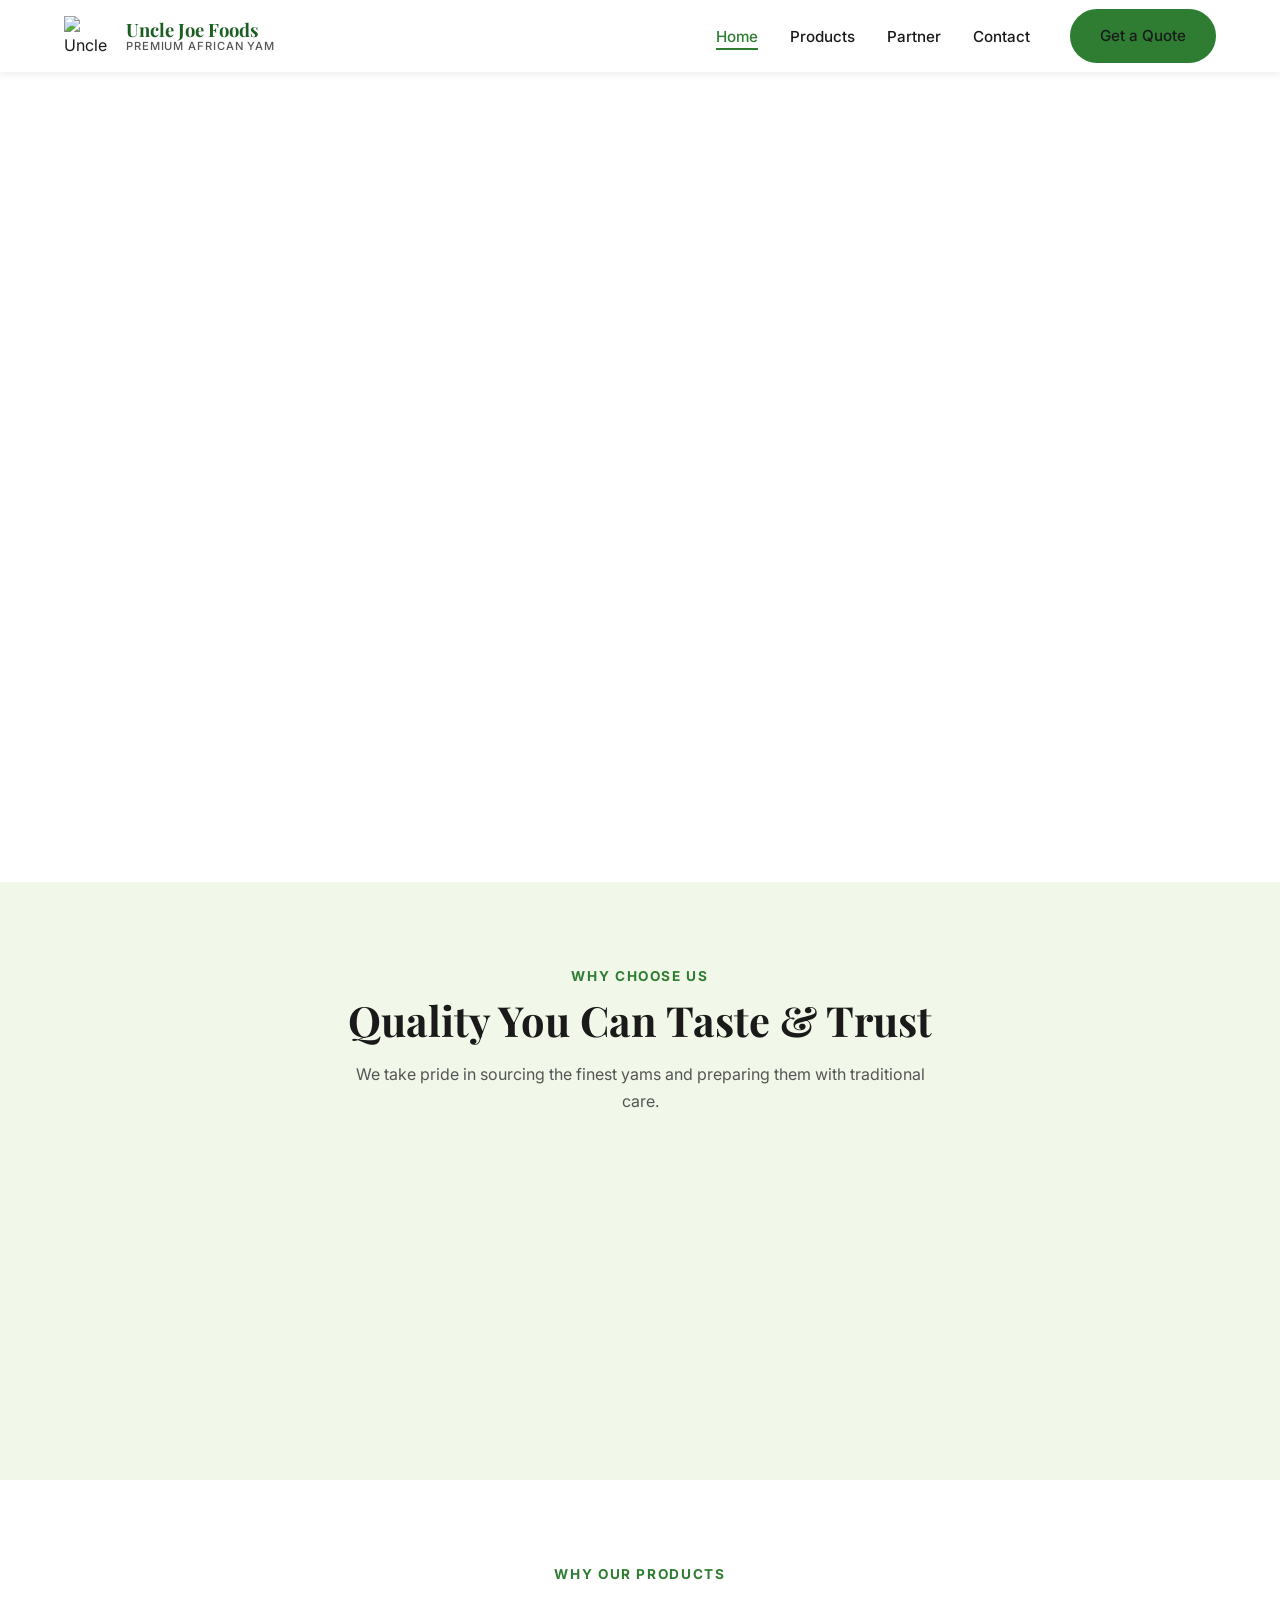
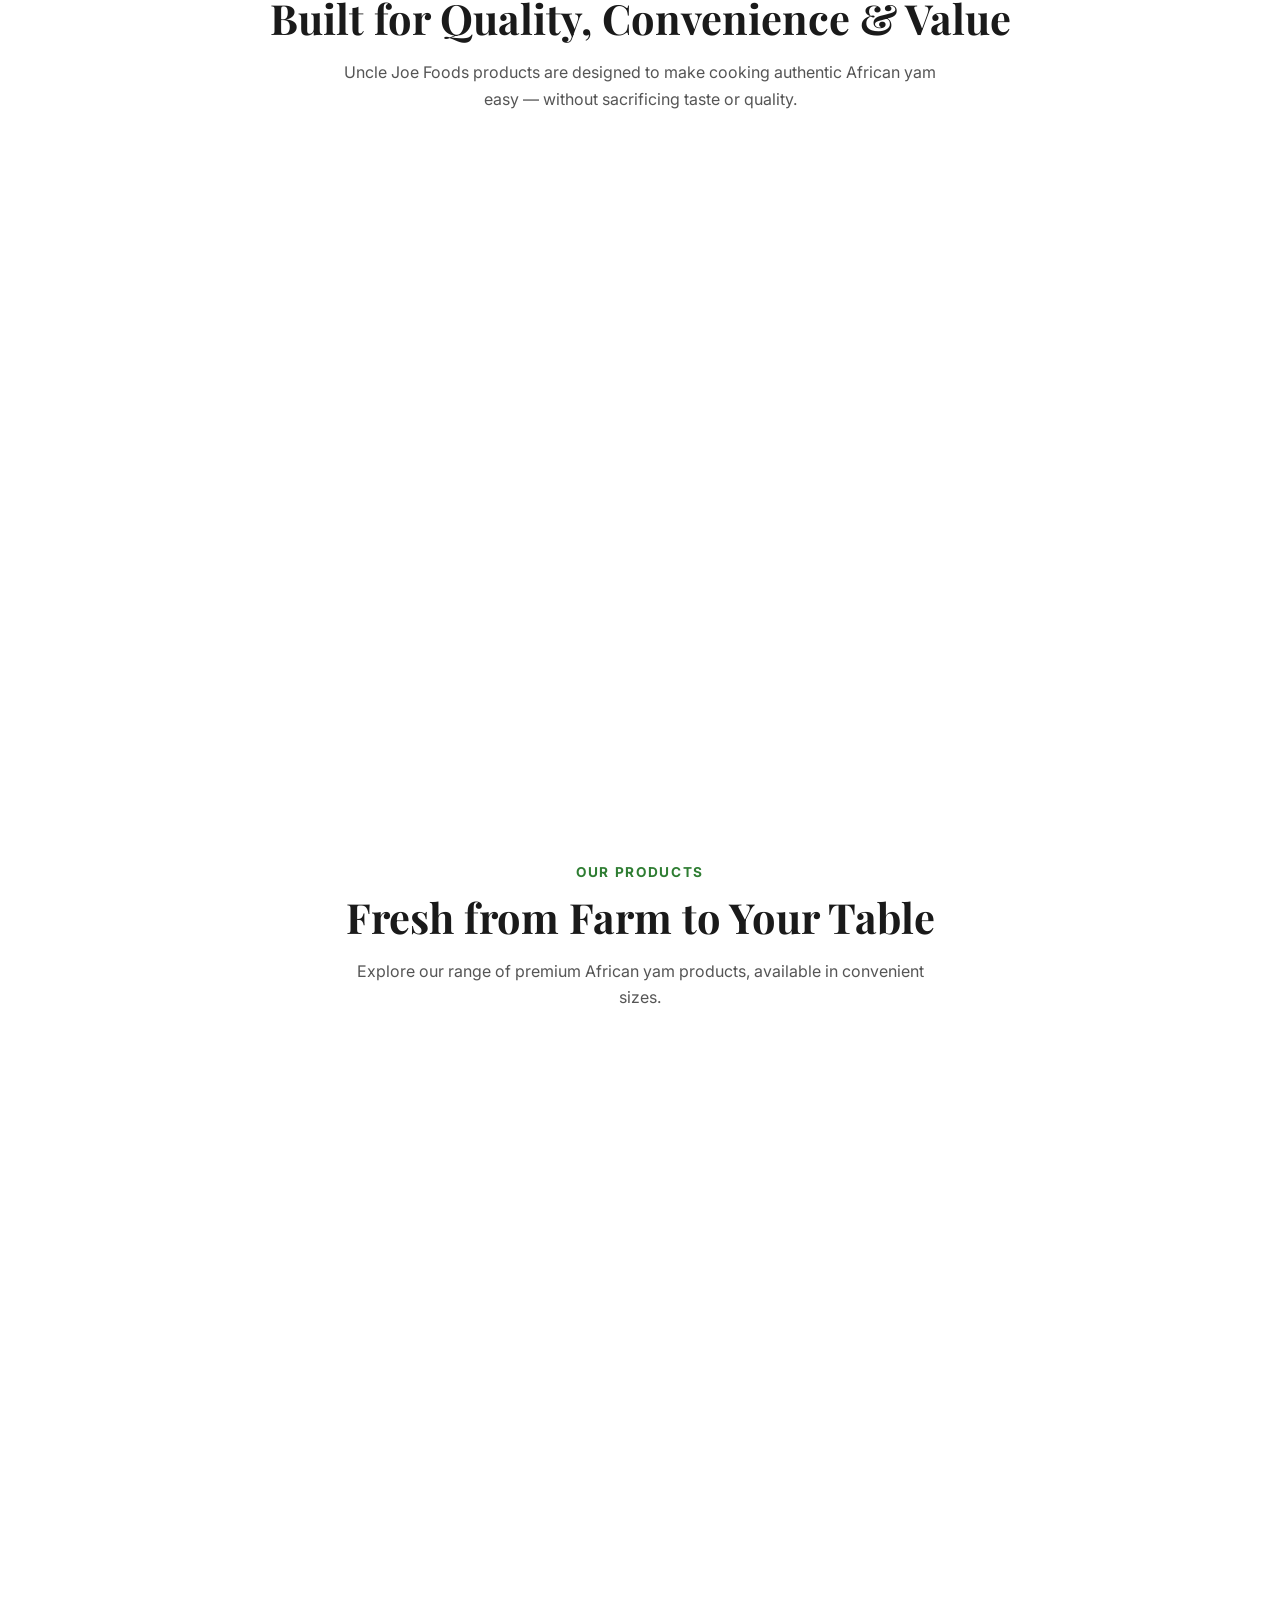
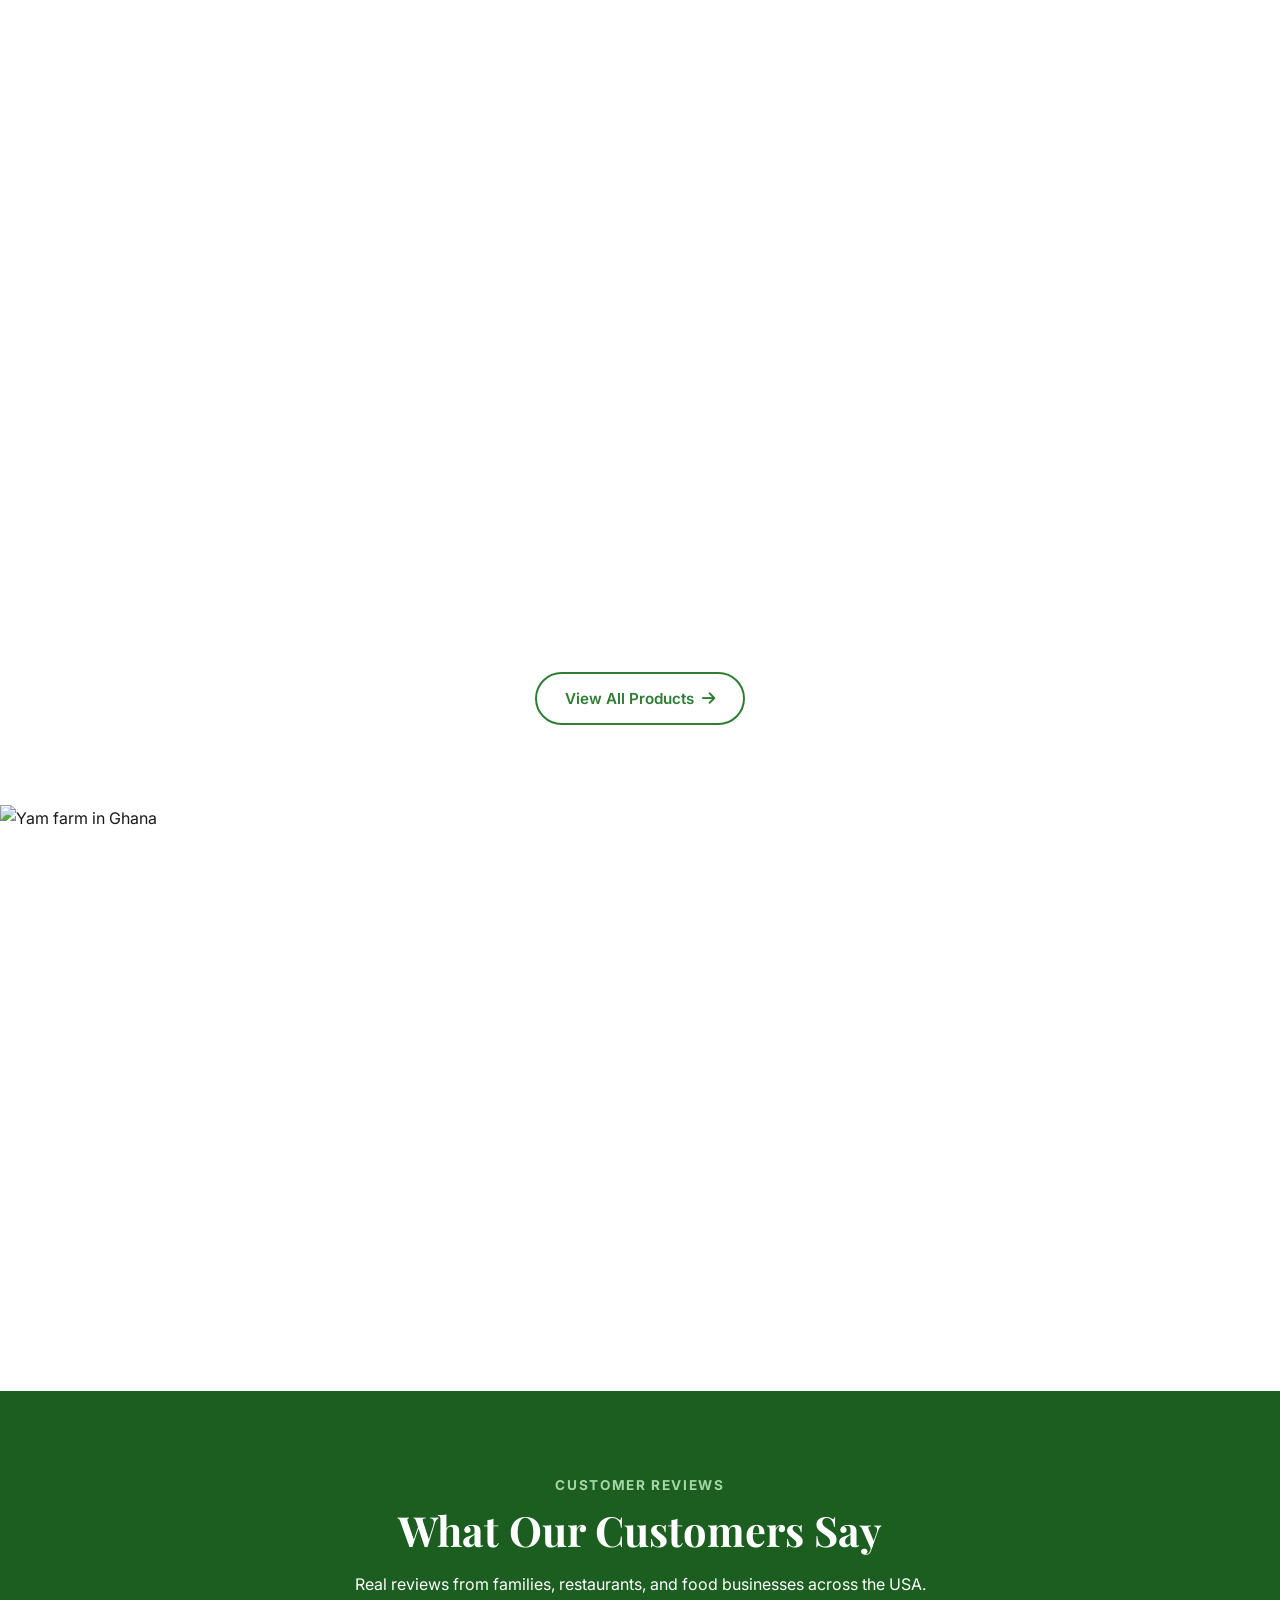
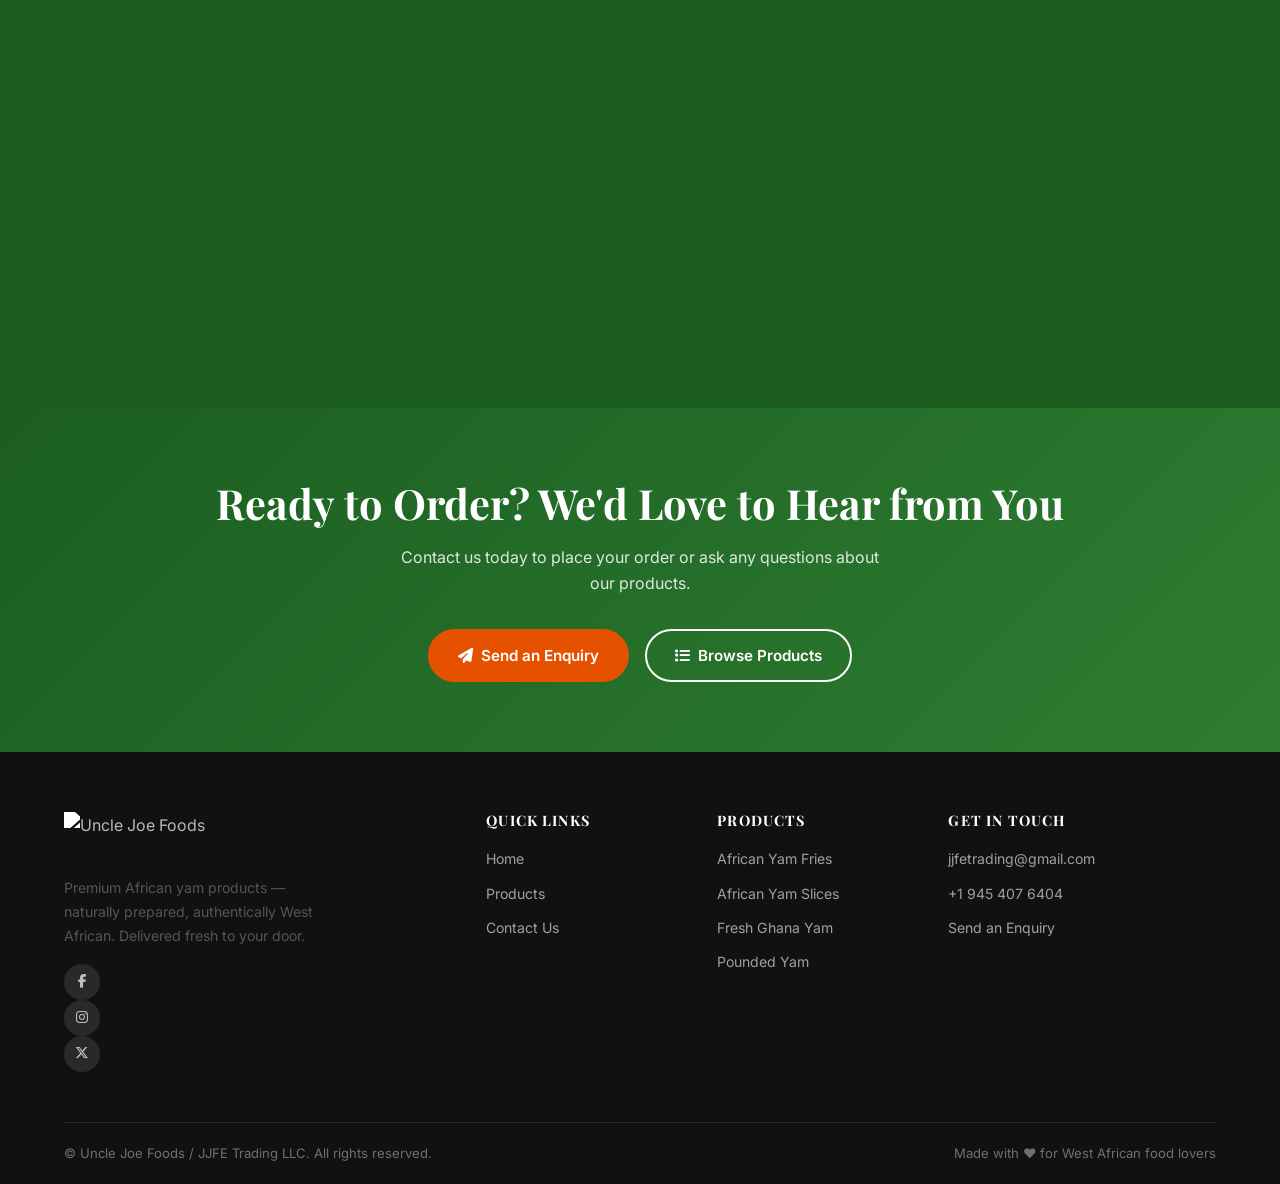
==== index.html @ cf3fa521 "Fix: crop YAM CHIPS from logo using object-fit cover; cache-bust CSS" ====
<!DOCTYPE html>
<html lang="en">
<head>
  <meta charset="UTF-8" />
  <meta name="viewport" content="width=device-width, initial-scale=1.0" />
  <title>Uncle Joe Foods — Premium African Yam Products</title>
  <meta name="description" content="Uncle Joe Foods delivers premium African yam products — African Yam Fries, Yam Slices, Fresh Ghana Yam and Pounded Yam — straight to your door." />

  <!-- Google Fonts -->
  <link rel="preconnect" href="https://fonts.googleapis.com" />
  <link rel="preconnect" href="https://fonts.gstatic.com" crossorigin />
  <link href="https://fonts.googleapis.com/css2?family=Inter:wght@400;500;600;700&family=Playfair+Display:wght@600;700&display=swap" rel="stylesheet" />

  <!-- Font Awesome (icons) -->
  <link rel="stylesheet" href="https://cdnjs.cloudflare.com/ajax/libs/font-awesome/6.5.0/css/all.min.css" />

  <link rel="stylesheet" href="css/style.css?v=2" />
</head>
<body>

  <!-- ════════════════════ HEADER ════════════════════ -->
  <header class="site-header">
    <div class="container nav-inner">

      <a href="index.html" class="nav-logo" aria-label="Uncle Joe Foods Home">
        <img src="images/logo.jpg" alt="Uncle Joe Foods Logo" />
        <span class="nav-logo-text">Uncle Joe Foods<span>Premium African Yam</span></span>
      </a>

      <nav aria-label="Main navigation">
        <ul class="nav-links" id="navLinks">
          <li><a href="index.html" class="active">Home</a></li>
          <li><a href="products.html">Products</a></li>
          <li><a href="partner.html">Partner</a></li>
          <li><a href="contact.html">Contact</a></li>
          <li><a href="contact.html" class="btn btn-primary">Get a Quote</a></li>
        </ul>
      </nav>

      <button class="nav-toggle" id="navToggle" aria-label="Toggle navigation" aria-expanded="false">
        <span></span><span></span><span></span>
      </button>

    </div>
  </header>


  <!-- ════════════════════ HERO SLIDER ════════════════════ -->
  <section class="hero" id="hero" aria-label="Hero banner">

    <div class="hero-bg" id="heroBg"
         style="background-image: url('images/banner-hero.jpg');"
         role="img" aria-label="Fresh African yam products"></div>

    <div class="container">
      <div class="hero-content reveal">
        <span class="eyebrow">✦ 100% Natural &amp; Authentic</span>
        <h1>Premium African Yam Products Delivered Fresh</h1>
        <p>
          From the heart of West Africa to your table — Uncle Joe Foods brings you
          authentically prepared yam fries, slices, and more, packed with flavour and
          goodness.
        </p>
        <div class="hero-actions">
          <a href="products.html" class="btn btn-primary">
            <i class="fas fa-shopping-basket"></i> Shop Now
          </a>
          <a href="contact.html" class="btn btn-outline-white">
            <i class="fas fa-envelope"></i> Get in Touch
          </a>
        </div>
      </div>
    </div>

    <!-- Slide indicators -->
    <div class="hero-dots" role="group" aria-label="Hero slides">
      <button class="active" data-slide="0" aria-label="Slide 1"></button>
      <button data-slide="1" aria-label="Slide 2"></button>
    </div>

  </section>


  <!-- ════════════════════ FEATURES ════════════════════ -->
  <section class="section section--light" aria-labelledby="features-heading">
    <div class="container">

      <div class="section-header">
        <span class="eyebrow">Why Choose Us</span>
        <h2 id="features-heading">Quality You Can Taste &amp; Trust</h2>
        <p>We take pride in sourcing the finest yams and preparing them with traditional care.</p>
      </div>

      <div class="features-grid">

        <div class="feature-card reveal">
          <div class="feature-card__icon">🌿</div>
          <h3>100% Natural</h3>
          <p>No artificial preservatives. Just pure, wholesome African yam as nature intended.</p>
        </div>

        <div class="feature-card reveal">
          <div class="feature-card__icon">🚚</div>
          <h3>Fast Delivery</h3>
          <p>Frozen and packed to preserve freshness, delivered quickly to your door.</p>
        </div>

        <div class="feature-card reveal">
          <div class="feature-card__icon">🌍</div>
          <h3>Authentic West African</h3>
          <p>Sourced directly from Ghana — real yams with real flavour, every time.</p>
        </div>

        <div class="feature-card reveal">
          <div class="feature-card__icon">🏆</div>
          <h3>Premium Quality</h3>
          <p>Every batch is carefully inspected and prepared to the highest food-safety standards.</p>
        </div>

      </div>
    </div>
  </section>


  <!-- ════════════════════ PRODUCT OFFERINGS & BENEFITS ════════════════════ -->
  <section class="section" aria-labelledby="benefits-heading">
    <div class="container">

      <div class="section-header">
        <span class="eyebrow">Why Our Products</span>
        <h2 id="benefits-heading">Built for Quality, Convenience &amp; Value</h2>
        <p>Uncle Joe Foods products are designed to make cooking authentic African yam easy — without sacrificing taste or quality.</p>
      </div>

      <div class="benefits-grid">

        <div class="benefit-card reveal">
          <div class="benefit-card__icon">🍟</div>
          <h3>Product Offerings</h3>
          <p>Yam Fries &amp; Yam Slices — two of West Africa's most loved yam preparations, perfectly processed and ready for your kitchen.</p>
        </div>

        <div class="benefit-card reveal">
          <div class="benefit-card__icon">📦</div>
          <h3>Reliable Supply</h3>
          <p>Consistent availability across all seasons. Our cold-chain supply ensures you always have premium African yam in stock, year-round.</p>
        </div>

        <div class="benefit-card reveal">
          <div class="benefit-card__icon">✅</div>
          <h3>Consistency</h3>
          <p>More dependable quality with every order — portion control means no waste and predictable yields for your kitchen or business.</p>
        </div>

        <div class="benefit-card reveal">
          <div class="benefit-card__icon">⏱️</div>
          <h3>Less Prep Time</h3>
          <p>Pre-peeled, pre-cut, and quickly frozen at source. Skip the hours of prep — our products go straight from freezer to cooker.</p>
        </div>

        <div class="benefit-card reveal">
          <div class="benefit-card__icon">❄️</div>
          <h3>Long Shelf Life</h3>
          <p>Frozen packaging extends shelf life significantly, reducing spoilage, cutting food costs, and giving you flexibility with your inventory.</p>
        </div>

      </div>
    </div>
  </section>


  <!-- ════════════════════ FEATURED PRODUCTS ════════════════════ -->
  <section class="section" aria-labelledby="products-heading">
    <div class="container">

      <div class="section-header">
        <span class="eyebrow">Our Products</span>
        <h2 id="products-heading">Fresh from Farm to Your Table</h2>
        <p>Explore our range of premium African yam products, available in convenient sizes.</p>
      </div>

      <div class="products-grid">

        <!-- Product 1 -->
        <article class="product-card reveal">
          <div class="product-card__img">
            <img src="images/yam-fries-styled.jpg" alt="African Yam Fries 1kg" loading="lazy" />
            <span class="product-card__badge">Bestseller</span>
          </div>
          <div class="product-card__body">
            <p class="product-card__category">Yam Fries</p>
            <h3 class="product-card__name">African Yam Fries</h3>
            <p class="product-card__desc">Crispy, golden yam fries made from premium Ghana yam — the perfect side dish or snack.</p>
            <div class="product-card__footer">
              <span class="product-card__weight">1kg &amp; 2.5kg</span>
              <a href="contact.html" class="product-card__inquiry">Enquire →</a>
            </div>
          </div>
        </article>

        <!-- Product 2 -->
        <article class="product-card reveal">
          <div class="product-card__img">
            <img src="images/yam-slices-styled.jpg" alt="African Yam Slices 1kg" loading="lazy" />
            <span class="product-card__badge">Popular</span>
          </div>
          <div class="product-card__body">
            <p class="product-card__category">Yam Slices</p>
            <h3 class="product-card__name">African Yam Slices</h3>
            <p class="product-card__desc">Premium sliced African yam, ready to cook in your favourite style — fried, boiled or roasted.</p>
            <div class="product-card__footer">
              <span class="product-card__weight">1kg &amp; 2.5kg</span>
              <a href="contact.html" class="product-card__inquiry">Enquire →</a>
            </div>
          </div>
        </article>

        <!-- Product 3 -->
        <article class="product-card reveal">
          <div class="product-card__img">
            <img src="images/fresh-ghana-yam.jpg" alt="Fresh Ghana Yam" loading="lazy" />
          </div>
          <div class="product-card__body">
            <p class="product-card__category">Fresh Yam</p>
            <h3 class="product-card__name">Fresh Ghana Yam</h3>
            <p class="product-card__desc">Whole fresh Ghana yam imported directly — full of nutrients and authentic West African flavour.</p>
            <div class="product-card__footer">
              <span class="product-card__weight">Varies</span>
              <a href="contact.html" class="product-card__inquiry">Enquire →</a>
            </div>
          </div>
        </article>

        <!-- Product 4 -->
        <article class="product-card reveal">
          <div class="product-card__img">
            <img src="images/pounded-yam.jpg" alt="Pounded Yam" loading="lazy" />
          </div>
          <div class="product-card__body">
            <p class="product-card__category">Pounded Yam</p>
            <h3 class="product-card__name">Pounded Yam</h3>
            <p class="product-card__desc">Smooth, fluffy pounded yam — a West African staple, made easy. Just heat and serve with your favourite soup.</p>
            <div class="product-card__footer">
              <span class="product-card__weight">Various sizes</span>
              <a href="contact.html" class="product-card__inquiry">Enquire →</a>
            </div>
          </div>
        </article>

      </div>

      <div style="text-align:center; margin-top: 40px;">
        <a href="products.html" class="btn btn-outline">
          View All Products <i class="fas fa-arrow-right"></i>
        </a>
      </div>

    </div>
  </section>


  <!-- ════════════════════ ABOUT STRIP ════════════════════ -->
  <div class="about-strip" aria-label="About Uncle Joe Foods">

    <div class="about-strip__img">
      <img src="images/farm-photo-1.jpg" alt="Yam farm in Ghana" loading="lazy" />
    </div>

    <div class="about-strip__content reveal">
      <p style="color:#a5d6a7; font-size:.85rem; font-weight:700; text-transform:uppercase; letter-spacing:.1em;">Our Story</p>
      <h2>Bringing West Africa's Best to Your Kitchen</h2>
      <p>
        Uncle Joe Foods was founded with a simple mission — to make authentic West African
        yam products accessible to everyone. We work directly with trusted farmers in Ghana
        to source the finest yams, then prepare and pack them with care.
      </p>
      <p>
        Whether you are missing a taste of home or discovering African cuisine for the first
        time, Uncle Joe Foods is here for you.
      </p>
      <a href="contact.html" class="btn btn-outline-white" style="margin-top:.5rem;">
        Contact Us <i class="fas fa-arrow-right"></i>
      </a>
    </div>

  </div>


  <!-- ════════════════════ CUSTOMER REVIEWS ════════════════════ -->
  <section class="section section--dark" aria-labelledby="reviews-heading">
    <div class="container">

      <div class="section-header">
        <span class="eyebrow">Customer Reviews</span>
        <h2 id="reviews-heading">What Our Customers Say</h2>
        <p>Real reviews from families, restaurants, and food businesses across the USA.</p>
      </div>

      <div class="reviews-grid">

        <div class="review-card reveal" style="background:rgba(255,255,255,.08); border-color:rgba(255,255,255,.12);">
          <div class="review-card__header">
            <span class="review-card__product" style="background:rgba(255,255,255,.15); color:#a5d6a7;">Yam Fries 1kg</span>
            <span class="review-card__stars">★★★★★</span>
          </div>
          <p class="review-card__text">"The yam fries taste just like home — crispy on the outside, soft inside. My whole family loves them. Will be ordering every month!"</p>
          <div class="review-card__author">
            <div class="review-card__avatar" style="background:rgba(255,255,255,.15); color:#fff;">A</div>
            <div>
              <p class="review-card__name" style="color:#fff;">Abena K.</p>
              <p class="review-card__verified" style="color:#a5d6a7;">✓ Verified Customer — Dallas, TX</p>
            </div>
          </div>
        </div>

        <div class="review-card reveal" style="background:rgba(255,255,255,.08); border-color:rgba(255,255,255,.12);">
          <div class="review-card__header">
            <span class="review-card__product" style="background:rgba(255,255,255,.15); color:#a5d6a7;">Yam Slices 2.5kg</span>
            <span class="review-card__stars">★★★★★</span>
          </div>
          <p class="review-card__text">"Finally found a supplier that delivers real Ghanaian yam consistently. The quality is excellent and delivery was fast. Highly recommend for restaurants!"</p>
          <div class="review-card__author">
            <div class="review-card__avatar" style="background:rgba(255,255,255,.15); color:#fff;">K</div>
            <div>
              <p class="review-card__name" style="color:#fff;">Kwame O.</p>
              <p class="review-card__verified" style="color:#a5d6a7;">✓ Verified Customer — Houston, TX</p>
            </div>
          </div>
        </div>

        <div class="review-card reveal" style="background:rgba(255,255,255,.08); border-color:rgba(255,255,255,.12);">
          <div class="review-card__header">
            <span class="review-card__product" style="background:rgba(255,255,255,.15); color:#a5d6a7;">Pounded Yam</span>
            <span class="review-card__stars">★★★★★</span>
          </div>
          <p class="review-card__text">"The pounded yam is smooth and authentic. It saves so much time — no pounding required! Uncle Joe Foods is now my go-to for all African food staples."</p>
          <div class="review-card__author">
            <div class="review-card__avatar" style="background:rgba(255,255,255,.15); color:#fff;">F</div>
            <div>
              <p class="review-card__name" style="color:#fff;">Fatima D.</p>
              <p class="review-card__verified" style="color:#a5d6a7;">✓ Verified Customer — Atlanta, GA</p>
            </div>
          </div>
        </div>

      </div>
    </div>
  </section>


  <!-- ════════════════════ CTA BANNER ════════════════════ -->
  <section class="cta-banner" aria-label="Call to action">
    <div class="container">
      <h2>Ready to Order? We'd Love to Hear from You</h2>
      <p>Contact us today to place your order or ask any questions about our products.</p>
      <div class="cta-banner__actions">
        <a href="contact.html" class="btn btn-accent">
          <i class="fas fa-paper-plane"></i> Send an Enquiry
        </a>
        <a href="products.html" class="btn btn-outline-white">
          <i class="fas fa-list"></i> Browse Products
        </a>
      </div>
    </div>
  </section>


  <!-- ════════════════════ FOOTER ════════════════════ -->
  <footer class="site-footer" aria-label="Site footer">
    <div class="container">
      <div class="footer-grid">

        <!-- Brand -->
        <div class="footer-brand">
          <img src="images/logo.jpg" alt="Uncle Joe Foods" />
          <p>Premium African yam products — naturally prepared, authentically West African. Delivered fresh to your door.</p>
          <div class="social-links" style="margin-top:16px;">
            <a href="#" class="social-link" aria-label="Facebook"><i class="fab fa-facebook-f"></i></a>
            <a href="#" class="social-link" aria-label="Instagram"><i class="fab fa-instagram"></i></a>
            <a href="#" class="social-link" aria-label="Twitter"><i class="fab fa-x-twitter"></i></a>
          </div>
        </div>

        <!-- Quick Links -->
        <div class="footer-col">
          <h4>Quick Links</h4>
          <ul>
            <li><a href="index.html">Home</a></li>
            <li><a href="products.html">Products</a></li>
            <li><a href="contact.html">Contact Us</a></li>
          </ul>
        </div>

        <!-- Products -->
        <div class="footer-col">
          <h4>Products</h4>
          <ul>
            <li><a href="products.html">African Yam Fries</a></li>
            <li><a href="products.html">African Yam Slices</a></li>
            <li><a href="products.html">Fresh Ghana Yam</a></li>
            <li><a href="products.html">Pounded Yam</a></li>
          </ul>
        </div>

        <!-- Contact -->
        <div class="footer-col">
          <h4>Get in Touch</h4>
          <ul>
            <li><a href="mailto:jjfetrading@gmail.com">jjfetrading@gmail.com</a></li>
            <li><a href="tel:+19454076404">+1 945 407 6404</a></li>
            <li><a href="contact.html">Send an Enquiry</a></li>
          </ul>
        </div>

      </div>

      <div class="footer-bottom">
        <span>© <span id="year"></span> Uncle Joe Foods / JJFE Trading LLC. All rights reserved.</span>
        <span>Made with ♥ for West African food lovers</span>
      </div>
    </div>
  </footer>

  <script src="js/main.js"></script>
</body>
</html>
---- css/style.css ----
/* ============================================================
   Uncle Joe Foods — Global Stylesheet
   ============================================================ */

/* ── Custom Properties ───────────────────────────────────── */
:root {
  --clr-primary:    #2e7d32;   /* forest green  */
  --clr-primary-dk: #1b5e20;   /* dark green    */
  --clr-primary-lt: #4caf50;   /* light green   */
  --clr-accent:     #e65100;   /* burnt orange  */
  --clr-accent-lt:  #ff6d00;
  --clr-text:       #1a1a1a;
  --clr-text-muted: #555;
  --clr-bg:         #ffffff;
  --clr-bg-light:   #f1f8e9;
  --clr-bg-dark:    #1b5e20;
  --clr-border:     #dcedc8;

  --font-heading: 'Playfair Display', Georgia, serif;
  --font-body:    'Inter', 'Segoe UI', Arial, sans-serif;

  --shadow-sm: 0 2px 8px rgba(0,0,0,.08);
  --shadow-md: 0 6px 24px rgba(0,0,0,.12);
  --shadow-lg: 0 12px 40px rgba(0,0,0,.16);

  --radius:    8px;
  --radius-lg: 16px;
  --max-w:     1200px;
  --transition: .25s ease;
}

/* ── Reset / Base ────────────────────────────────────────── */
*, *::before, *::after { box-sizing: border-box; margin: 0; padding: 0; }

html { scroll-behavior: smooth; }

body {
  font-family: var(--font-body);
  color: var(--clr-text);
  background: var(--clr-bg);
  line-height: 1.65;
  font-size: 16px;
}

img { max-width: 100%; height: auto; display: block; }
a  { color: inherit; text-decoration: none; }
ul { list-style: none; }

/* ── Typography ──────────────────────────────────────────── */
h1, h2, h3, h4 {
  font-family: var(--font-heading);
  line-height: 1.2;
  color: var(--clr-text);
}
h1 { font-size: clamp(2rem, 5vw, 3.5rem); }
h2 { font-size: clamp(1.6rem, 3.5vw, 2.6rem); }
h3 { font-size: clamp(1.2rem, 2.5vw, 1.8rem); }
h4 { font-size: 1.1rem; }

p { margin-bottom: 1rem; color: var(--clr-text-muted); }
p:last-child { margin-bottom: 0; }

/* ── Utility ─────────────────────────────────────────────── */
.container {
  width: 90%;
  max-width: var(--max-w);
  margin-inline: auto;
}

.section { padding: 80px 0; }
.section--dark {
  background: var(--clr-bg-dark);
  color: #fff;
}
.section--dark h2,
.section--dark h3,
.section--dark p { color: #fff; }
.section--light { background: var(--clr-bg-light); }

.section-header {
  text-align: center;
  margin-bottom: 50px;
}
.section-header .eyebrow {
  display: inline-block;
  font-size: .85rem;
  font-weight: 700;
  letter-spacing: .12em;
  text-transform: uppercase;
  color: var(--clr-primary);
  margin-bottom: .5rem;
}
.section--dark .section-header .eyebrow { color: #a5d6a7; }

.section-header h2 { margin-bottom: 1rem; }
.section-header p  { max-width: 600px; margin-inline: auto; }

/* ── Buttons ─────────────────────────────────────────────── */
.btn {
  display: inline-flex;
  align-items: center;
  gap: .5rem;
  padding: .75rem 1.75rem;
  border-radius: 50px;
  font-weight: 600;
  font-size: .95rem;
  cursor: pointer;
  border: 2px solid transparent;
  transition: background var(--transition), color var(--transition),
              border-color var(--transition), transform var(--transition);
}
.btn:hover  { transform: translateY(-2px); }
.btn-primary {
  background: var(--clr-primary);
  color: #fff;
  border-color: var(--clr-primary);
}
.btn-primary:hover {
  background: var(--clr-primary-dk);
  border-color: var(--clr-primary-dk);
}
.btn-outline {
  background: transparent;
  color: var(--clr-primary);
  border-color: var(--clr-primary);
}
.btn-outline:hover {
  background: var(--clr-primary);
  color: #fff;
}
.btn-outline-white {
  background: transparent;
  color: #fff;
  border-color: #fff;
}
.btn-outline-white:hover {
  background: #fff;
  color: var(--clr-primary-dk);
}
.btn-accent {
  background: var(--clr-accent);
  color: #fff;
  border-color: var(--clr-accent);
}
.btn-accent:hover {
  background: var(--clr-accent-lt);
  border-color: var(--clr-accent-lt);
}

/* ── Header / Nav ────────────────────────────────────────── */
.site-header {
  position: sticky;
  top: 0;
  z-index: 999;
  background: #fff;
  box-shadow: var(--shadow-sm);
}

.nav-inner {
  display: flex;
  align-items: center;
  justify-content: space-between;
  height: 72px;
}

.nav-logo img {
  /* Force a wider-than-natural aspect ratio so object-fit:cover
     crops from the bottom, hiding the baked-in "YAM CHIPS" text.
     Original image is ~252×300 (0.84 ratio). At 52×40 container
     (ratio 1.3) the image scales to 52×61.9px, showing only the
     top 40px (≈65%) — character + "UNCLE JOE" visible, "YAM CHIPS"
     at 78–100% of image height is fully outside the container. */
  width: 52px;
  height: 40px;
  object-fit: cover;
  object-position: top center;
  flex-shrink: 0;
}

.nav-links {
  display: flex;
  align-items: center;
  gap: 2rem;
}
.nav-links a {
  font-weight: 500;
  font-size: .95rem;
  color: var(--clr-text);
  position: relative;
  transition: color var(--transition);
}
.nav-links a::after {
  content: '';
  position: absolute;
  bottom: -4px; left: 0;
  width: 0; height: 2px;
  background: var(--clr-primary);
  transition: width var(--transition);
}
.nav-links a:hover,
.nav-links a.active { color: var(--clr-primary); }
.nav-links a:hover::after,
.nav-links a.active::after { width: 100%; }
.nav-links .btn { margin-left: .5rem; }

.nav-toggle {
  display: none;
  flex-direction: column;
  gap: 5px;
  cursor: pointer;
  padding: 6px;
  border: none;
  background: none;
}
.nav-toggle span {
  display: block;
  width: 26px; height: 2px;
  background: var(--clr-text);
  transition: transform var(--transition), opacity var(--transition);
}
.nav-toggle.open span:nth-child(1) { transform: translateY(7px) rotate(45deg); }
.nav-toggle.open span:nth-child(2) { opacity: 0; }
.nav-toggle.open span:nth-child(3) { transform: translateY(-7px) rotate(-45deg); }

/* ── Hero ────────────────────────────────────────────────── */
.hero {
  position: relative;
  min-height: 90vh;
  display: flex;
  align-items: center;
  overflow: hidden;
}
.hero-bg {
  position: absolute;
  inset: 0;
  background-size: cover;
  background-position: center;
  filter: brightness(.55);
}
.hero-content {
  position: relative;
  z-index: 1;
  color: #fff;
  max-width: 680px;
}
.hero-content .eyebrow {
  display: inline-block;
  background: rgba(255,255,255,.15);
  border: 1px solid rgba(255,255,255,.35);
  color: #fff;
  font-size: .8rem;
  font-weight: 700;
  letter-spacing: .12em;
  text-transform: uppercase;
  padding: .3rem .9rem;
  border-radius: 50px;
  margin-bottom: 1.2rem;
}
.hero-content h1 { color: #fff; margin-bottom: 1.2rem; }
.hero-content p   { color: rgba(255,255,255,.88); font-size: 1.1rem; margin-bottom: 2rem; }
.hero-actions { display: flex; gap: 1rem; flex-wrap: wrap; }

/* Slider dots */
.hero-dots {
  position: absolute;
  bottom: 28px;
  left: 50%;
  transform: translateX(-50%);
  display: flex;
  gap: 8px;
  z-index: 2;
}
.hero-dots button {
  width: 10px; height: 10px;
  border-radius: 50%;
  border: 2px solid #fff;
  background: transparent;
  cursor: pointer;
  transition: background var(--transition);
}
.hero-dots button.active { background: #fff; }

/* ── Products Grid ───────────────────────────────────────── */
.products-grid {
  display: grid;
  grid-template-columns: repeat(auto-fill, minmax(280px, 1fr));
  gap: 28px;
}

.product-card {
  background: #fff;
  border-radius: var(--radius-lg);
  overflow: hidden;
  box-shadow: var(--shadow-sm);
  transition: box-shadow var(--transition), transform var(--transition);
  display: flex;
  flex-direction: column;
  border: 1px solid var(--clr-border);
}
.product-card:hover {
  box-shadow: var(--shadow-md);
  transform: translateY(-4px);
}
.product-card__img {
  position: relative;
  overflow: hidden;
  aspect-ratio: 1 / 1;
  background: #f5f5f5;
}
.product-card__img img {
  width: 100%;
  height: 100%;
  object-fit: cover;
  transition: transform .4s ease;
}
.product-card:hover .product-card__img img { transform: scale(1.06); }

.product-card__badge {
  position: absolute;
  top: 12px; left: 12px;
  background: var(--clr-primary);
  color: #fff;
  font-size: .72rem;
  font-weight: 700;
  letter-spacing: .06em;
  text-transform: uppercase;
  padding: .25rem .7rem;
  border-radius: 50px;
}

.product-card__body {
  padding: 20px 22px 24px;
  display: flex;
  flex-direction: column;
  flex: 1;
}
.product-card__category {
  font-size: .78rem;
  font-weight: 600;
  letter-spacing: .08em;
  text-transform: uppercase;
  color: var(--clr-primary);
  margin-bottom: .4rem;
}
.product-card__name {
  font-family: var(--font-heading);
  font-size: 1.15rem;
  margin-bottom: .6rem;
  color: var(--clr-text);
}
.product-card__desc {
  font-size: .88rem;
  color: var(--clr-text-muted);
  margin-bottom: 1rem;
  flex: 1;
}
.product-card__footer {
  display: flex;
  align-items: center;
  justify-content: space-between;
  gap: .5rem;
}
.product-card__weight {
  font-size: .82rem;
  background: var(--clr-bg-light);
  color: var(--clr-primary-dk);
  padding: .25rem .75rem;
  border-radius: 50px;
  font-weight: 600;
}
.product-card__inquiry {
  font-size: .85rem;
  font-weight: 600;
  color: var(--clr-primary);
  text-decoration: underline;
  text-underline-offset: 3px;
  transition: color var(--transition);
}
.product-card__inquiry:hover { color: var(--clr-accent); }

/* ── Filter Tabs ─────────────────────────────────────────── */
.filter-tabs {
  display: flex;
  gap: 10px;
  flex-wrap: wrap;
  justify-content: center;
  margin-bottom: 40px;
}
.filter-tab {
  padding: .5rem 1.4rem;
  border-radius: 50px;
  border: 2px solid var(--clr-border);
  background: #fff;
  color: var(--clr-text-muted);
  font-size: .9rem;
  font-weight: 600;
  cursor: pointer;
  transition: border-color var(--transition), background var(--transition), color var(--transition);
}
.filter-tab.active,
.filter-tab:hover {
  border-color: var(--clr-primary);
  background: var(--clr-primary);
  color: #fff;
}

/* ── Why Choose Us / Features ────────────────────────────── */
.features-grid {
  display: grid;
  grid-template-columns: repeat(auto-fill, minmax(220px, 1fr));
  gap: 30px;
}
.feature-card {
  text-align: center;
  padding: 32px 24px;
  border-radius: var(--radius-lg);
  background: #fff;
  box-shadow: var(--shadow-sm);
  border: 1px solid var(--clr-border);
  transition: box-shadow var(--transition), transform var(--transition);
}
.feature-card:hover {
  box-shadow: var(--shadow-md);
  transform: translateY(-3px);
}
.feature-card__icon {
  width: 56px; height: 56px;
  border-radius: 50%;
  background: var(--clr-bg-light);
  display: flex;
  align-items: center;
  justify-content: center;
  margin: 0 auto 16px;
  font-size: 1.6rem;
}
.feature-card h3 { font-size: 1.05rem; margin-bottom: .5rem; color: var(--clr-text); }
.feature-card p  { font-size: .88rem; }

/* ── About Strip ─────────────────────────────────────────── */
.about-strip {
  display: grid;
  grid-template-columns: 1fr 1fr;
  gap: 0;
  min-height: 480px;
}
.about-strip__img {
  overflow: hidden;
}
.about-strip__img img {
  width: 100%;
  height: 100%;
  object-fit: cover;
}
.about-strip__content {
  background: var(--clr-bg-dark);
  color: #fff;
  padding: 60px 5%;
  display: flex;
  flex-direction: column;
  justify-content: center;
  gap: 1.2rem;
}
.about-strip__content h2 { color: #fff; }
.about-strip__content p  { color: rgba(255,255,255,.82); }

/* ── Testimonials ────────────────────────────────────────── */
.testimonials-grid {
  display: grid;
  grid-template-columns: repeat(auto-fill, minmax(280px, 1fr));
  gap: 24px;
}
.testimonial-card {
  background: rgba(255,255,255,.08);
  border: 1px solid rgba(255,255,255,.15);
  border-radius: var(--radius-lg);
  padding: 28px 24px;
}
.testimonial-card__stars { color: #fdd835; font-size: 1rem; margin-bottom: 12px; }
.testimonial-card__text  { font-size: .95rem; color: rgba(255,255,255,.88); margin-bottom: 16px; font-style: italic; }
.testimonial-card__author { display: flex; align-items: center; gap: 10px; }
.testimonial-card__avatar {
  width: 40px; height: 40px;
  border-radius: 50%;
  background: rgba(255,255,255,.2);
  display: flex; align-items: center; justify-content: center;
  font-weight: 700; color: #fff; font-size: .9rem;
}
.testimonial-card__name   { font-weight: 700; color: #fff; font-size: .9rem; }
.testimonial-card__loc    { font-size: .8rem; color: rgba(255,255,255,.6); }

/* ── CTA Banner ──────────────────────────────────────────── */
.cta-banner {
  background: linear-gradient(135deg, var(--clr-primary-dk) 0%, var(--clr-primary) 100%);
  padding: 70px 0;
  text-align: center;
  color: #fff;
}
.cta-banner h2 { color: #fff; margin-bottom: 1rem; }
.cta-banner p  { color: rgba(255,255,255,.85); max-width: 500px; margin-inline: auto; margin-bottom: 2rem; }
.cta-banner__actions { display: flex; gap: 1rem; justify-content: center; flex-wrap: wrap; }

/* ── Page Hero (inner pages) ─────────────────────────────── */
.page-hero {
  background: linear-gradient(160deg, var(--clr-primary-dk) 0%, var(--clr-primary) 100%);
  padding: 80px 0 70px;
  text-align: center;
  color: #fff;
}
.page-hero h1 { color: #fff; margin-bottom: .8rem; }
.page-hero p  { color: rgba(255,255,255,.82); font-size: 1.1rem; }
.breadcrumb {
  display: flex;
  align-items: center;
  justify-content: center;
  gap: .5rem;
  font-size: .85rem;
  color: rgba(255,255,255,.65);
  margin-bottom: 1rem;
}
.breadcrumb a { color: rgba(255,255,255,.75); }
.breadcrumb a:hover { color: #fff; }
.breadcrumb .sep { opacity: .5; }

/* ── Contact Page ────────────────────────────────────────── */
.contact-grid {
  display: grid;
  grid-template-columns: 1fr 1.4fr;
  gap: 50px;
  align-items: start;
}
.contact-info h3 { margin-bottom: 1.2rem; }
.contact-item {
  display: flex;
  gap: 14px;
  margin-bottom: 1.6rem;
}
.contact-item__icon {
  flex-shrink: 0;
  width: 44px; height: 44px;
  border-radius: 50%;
  background: var(--clr-bg-light);
  display: flex; align-items: center; justify-content: center;
  font-size: 1.1rem;
  color: var(--clr-primary);
}
.contact-item__label { font-size: .78rem; font-weight: 700; text-transform: uppercase; letter-spacing: .06em; color: var(--clr-primary); margin-bottom: 2px; }
.contact-item__value { font-size: .95rem; color: var(--clr-text-muted); }

.contact-form {
  background: #fff;
  border-radius: var(--radius-lg);
  padding: 40px;
  box-shadow: var(--shadow-md);
  border: 1px solid var(--clr-border);
}
.form-group { margin-bottom: 20px; }
.form-group label {
  display: block;
  font-size: .88rem;
  font-weight: 600;
  margin-bottom: 6px;
  color: var(--clr-text);
}
.form-group input,
.form-group select,
.form-group textarea {
  width: 100%;
  padding: .75rem 1rem;
  border: 1.5px solid var(--clr-border);
  border-radius: var(--radius);
  font-family: var(--font-body);
  font-size: .95rem;
  color: var(--clr-text);
  background: #fafafa;
  transition: border-color var(--transition);
  outline: none;
}
.form-group input:focus,
.form-group select:focus,
.form-group textarea:focus { border-color: var(--clr-primary); background: #fff; }
.form-group textarea { resize: vertical; min-height: 120px; }
.form-row { display: grid; grid-template-columns: 1fr 1fr; gap: 16px; }

/* ── Footer ──────────────────────────────────────────────── */
.site-footer {
  background: #111;
  color: rgba(255,255,255,.7);
  padding: 60px 0 0;
}
.footer-grid {
  display: grid;
  grid-template-columns: 2fr 1fr 1fr 1.4fr;
  gap: 40px;
  padding-bottom: 50px;
  border-bottom: 1px solid rgba(255,255,255,.1);
}
.footer-brand img { height: 48px; margin-bottom: 16px; filter: brightness(0) invert(1); }
.footer-brand p   { font-size: .88rem; line-height: 1.7; max-width: 280px; }
.footer-col h4    { color: #fff; font-size: .9rem; font-weight: 700; text-transform: uppercase; letter-spacing: .08em; margin-bottom: 16px; }
.footer-col ul    { display: flex; flex-direction: column; gap: 8px; }
.footer-col ul a  { font-size: .88rem; color: rgba(255,255,255,.6); transition: color var(--transition); }
.footer-col ul a:hover { color: #fff; }
.footer-col .social-links { display: flex; gap: 10px; margin-top: 4px; }
.social-link {
  width: 36px; height: 36px;
  border-radius: 50%;
  background: rgba(255,255,255,.1);
  display: flex; align-items: center; justify-content: center;
  font-size: .85rem;
  color: rgba(255,255,255,.7);
  transition: background var(--transition), color var(--transition);
}
.social-link:hover { background: var(--clr-primary); color: #fff; }

.footer-bottom {
  padding: 20px 0;
  display: flex;
  align-items: center;
  justify-content: space-between;
  font-size: .82rem;
  color: rgba(255,255,255,.4);
  flex-wrap: wrap;
  gap: 8px;
}

/* ── Nav logo text label ─────────────────────────────────── */
.nav-logo {
  display: flex;
  align-items: center;
  gap: 10px;
  text-decoration: none;
}

.nav-logo-text {
  font-family: var(--font-heading);
  font-size: 1.15rem;
  font-weight: 700;
  color: var(--clr-primary-dk);
  line-height: 1.15;
  white-space: nowrap;
}
.nav-logo-text span {
  display: block;
  font-size: .7rem;
  font-weight: 500;
  letter-spacing: .08em;
  text-transform: uppercase;
  color: var(--clr-text-muted);
  font-family: var(--font-body);
}

/* ── Benefits / Offerings Grid ───────────────────────────── */
.benefits-grid {
  display: grid;
  grid-template-columns: repeat(auto-fill, minmax(220px, 1fr));
  gap: 24px;
}
.benefit-card {
  border-radius: var(--radius-lg);
  padding: 28px 24px;
  background: #fff;
  border-left: 4px solid var(--clr-primary);
  box-shadow: var(--shadow-sm);
  transition: box-shadow var(--transition), transform var(--transition);
}
.benefit-card:hover {
  box-shadow: var(--shadow-md);
  transform: translateY(-3px);
}
.benefit-card__icon { font-size: 1.7rem; margin-bottom: 12px; }
.benefit-card h3 { font-size: 1rem; margin-bottom: .5rem; color: var(--clr-primary-dk); }
.benefit-card p  { font-size: .88rem; margin-bottom: 0; }

/* ── Review cards ────────────────────────────────────────── */
.reviews-grid {
  display: grid;
  grid-template-columns: repeat(auto-fill, minmax(280px, 1fr));
  gap: 24px;
}
.review-card {
  background: #fff;
  border-radius: var(--radius-lg);
  padding: 26px 24px;
  box-shadow: var(--shadow-sm);
  border: 1px solid var(--clr-border);
  transition: box-shadow var(--transition), transform var(--transition);
  display: flex;
  flex-direction: column;
  gap: 14px;
}
.review-card:hover { box-shadow: var(--shadow-md); transform: translateY(-3px); }
.review-card__header { display: flex; justify-content: space-between; align-items: flex-start; gap: 10px; }
.review-card__product { font-size: .78rem; font-weight: 700; text-transform: uppercase; letter-spacing: .07em; color: var(--clr-primary); background: var(--clr-bg-light); padding: .2rem .7rem; border-radius: 50px; }
.review-card__stars { color: #f9a825; font-size: .95rem; white-space: nowrap; }
.review-card__text { font-size: .92rem; color: var(--clr-text-muted); font-style: italic; line-height: 1.65; }
.review-card__author { display: flex; align-items: center; gap: 10px; margin-top: auto; }
.review-card__avatar { width: 38px; height: 38px; border-radius: 50%; background: var(--clr-bg-light); display: flex; align-items: center; justify-content: center; font-weight: 700; font-size: .85rem; color: var(--clr-primary-dk); flex-shrink: 0; }
.review-card__name { font-weight: 700; font-size: .88rem; color: var(--clr-text); }
.review-card__verified { font-size: .75rem; color: var(--clr-primary); }

/* ── Partner page ────────────────────────────────────────── */
.partner-types-grid {
  display: grid;
  grid-template-columns: repeat(auto-fill, minmax(260px, 1fr));
  gap: 24px;
}
.partner-type-card {
  background: #fff;
  border-radius: var(--radius-lg);
  padding: 32px 28px;
  box-shadow: var(--shadow-sm);
  border: 1px solid var(--clr-border);
  text-align: center;
  transition: box-shadow var(--transition), transform var(--transition);
}
.partner-type-card:hover { box-shadow: var(--shadow-md); transform: translateY(-3px); }
.partner-type-card__icon { font-size: 2.5rem; margin-bottom: 14px; }
.partner-type-card h3 { margin-bottom: .6rem; }
.partner-type-card p  { font-size: .9rem; }
.partner-type-card .btn { margin-top: 1.2rem; }

.steps-grid {
  display: grid;
  grid-template-columns: repeat(3, 1fr);
  gap: 0;
  position: relative;
}
.steps-grid::before {
  content: '';
  position: absolute;
  top: 28px;
  left: calc(16.66% + 20px);
  right: calc(16.66% + 20px);
  height: 2px;
  background: var(--clr-border);
  z-index: 0;
}
.step-card {
  text-align: center;
  padding: 0 20px;
  position: relative;
  z-index: 1;
}
.step-card__number {
  width: 56px; height: 56px;
  border-radius: 50%;
  background: var(--clr-primary);
  color: #fff;
  font-size: 1.2rem;
  font-weight: 700;
  display: flex;
  align-items: center;
  justify-content: center;
  margin: 0 auto 16px;
  box-shadow: 0 4px 14px rgba(46,125,50,.35);
}
.step-card h3 { font-size: 1.05rem; margin-bottom: .5rem; }
.step-card p  { font-size: .88rem; }

@media (max-width: 640px) {
  .steps-grid { grid-template-columns: 1fr; gap: 24px; }
  .steps-grid::before { display: none; }
}

/* ── Scroll-reveal fade ──────────────────────────────────── */
.reveal {
  opacity: 0;
  transform: translateY(28px);
  transition: opacity .6s ease, transform .6s ease;
}
.reveal.visible { opacity: 1; transform: none; }

/* ── Responsive ──────────────────────────────────────────── */
@media (max-width: 1024px) {
  .footer-grid { grid-template-columns: 1fr 1fr; }
  .about-strip { grid-template-columns: 1fr; }
  .about-strip__img { height: 320px; }
  .contact-grid { grid-template-columns: 1fr; }
}

@media (max-width: 768px) {
  .section { padding: 56px 0; }
  .nav-links { display: none; flex-direction: column; gap: 0; position: absolute; top: 72px; left: 0; right: 0; background: #fff; box-shadow: var(--shadow-md); padding: 1rem 0; }
  .nav-links.open { display: flex; }
  .nav-links a { padding: .75rem 5%; border-bottom: 1px solid #f0f0f0; }
  .nav-links a::after { display: none; }
  .nav-links .btn { margin: 1rem 5%; display: inline-flex; }
  .nav-toggle { display: flex; }
  .footer-grid { grid-template-columns: 1fr 1fr; }
  .hero { min-height: 70vh; }
  .products-grid { grid-template-columns: repeat(auto-fill, minmax(240px, 1fr)); gap: 20px; }
  .contact-form { padding: 28px 20px; }
  .form-row { grid-template-columns: 1fr; }
}

@media (max-width: 480px) {
  .footer-grid { grid-template-columns: 1fr; }
  .hero-actions { flex-direction: column; align-items: flex-start; }
  .about-strip__content { padding: 40px 5%; }
}
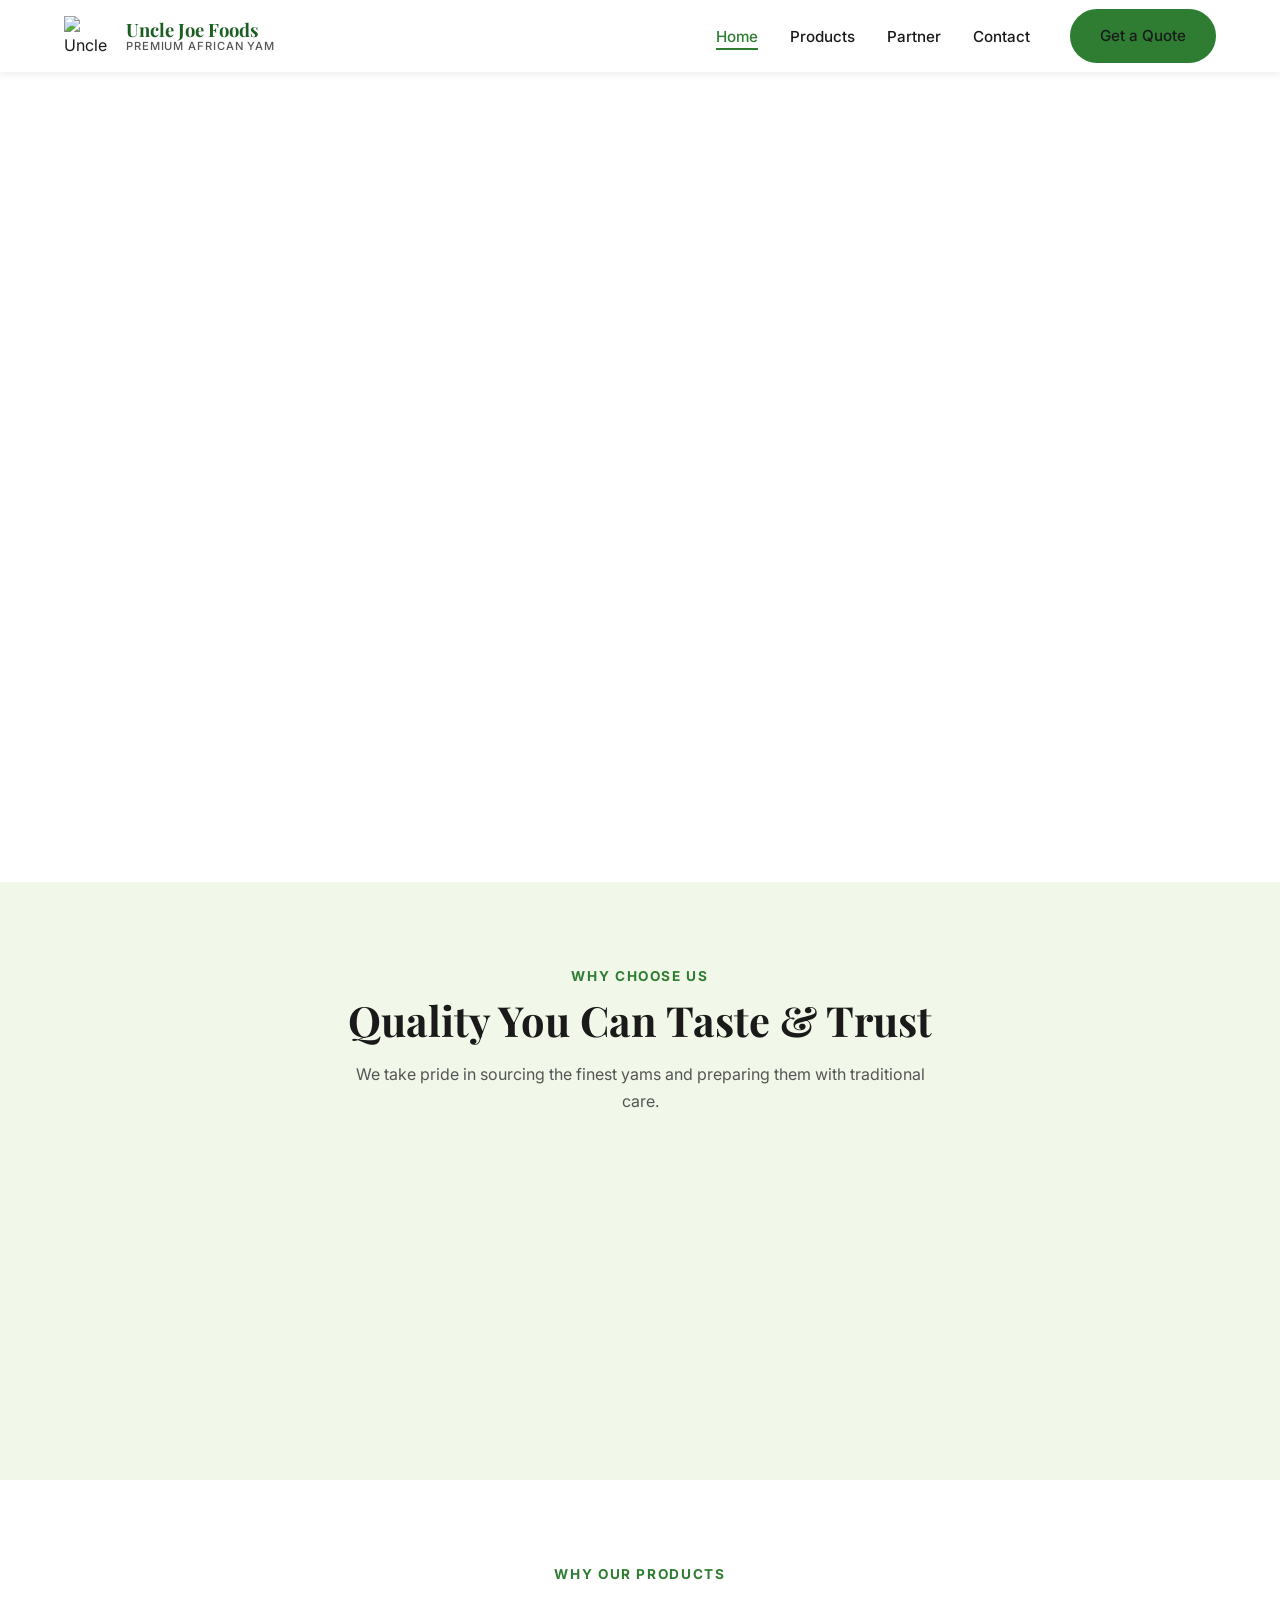
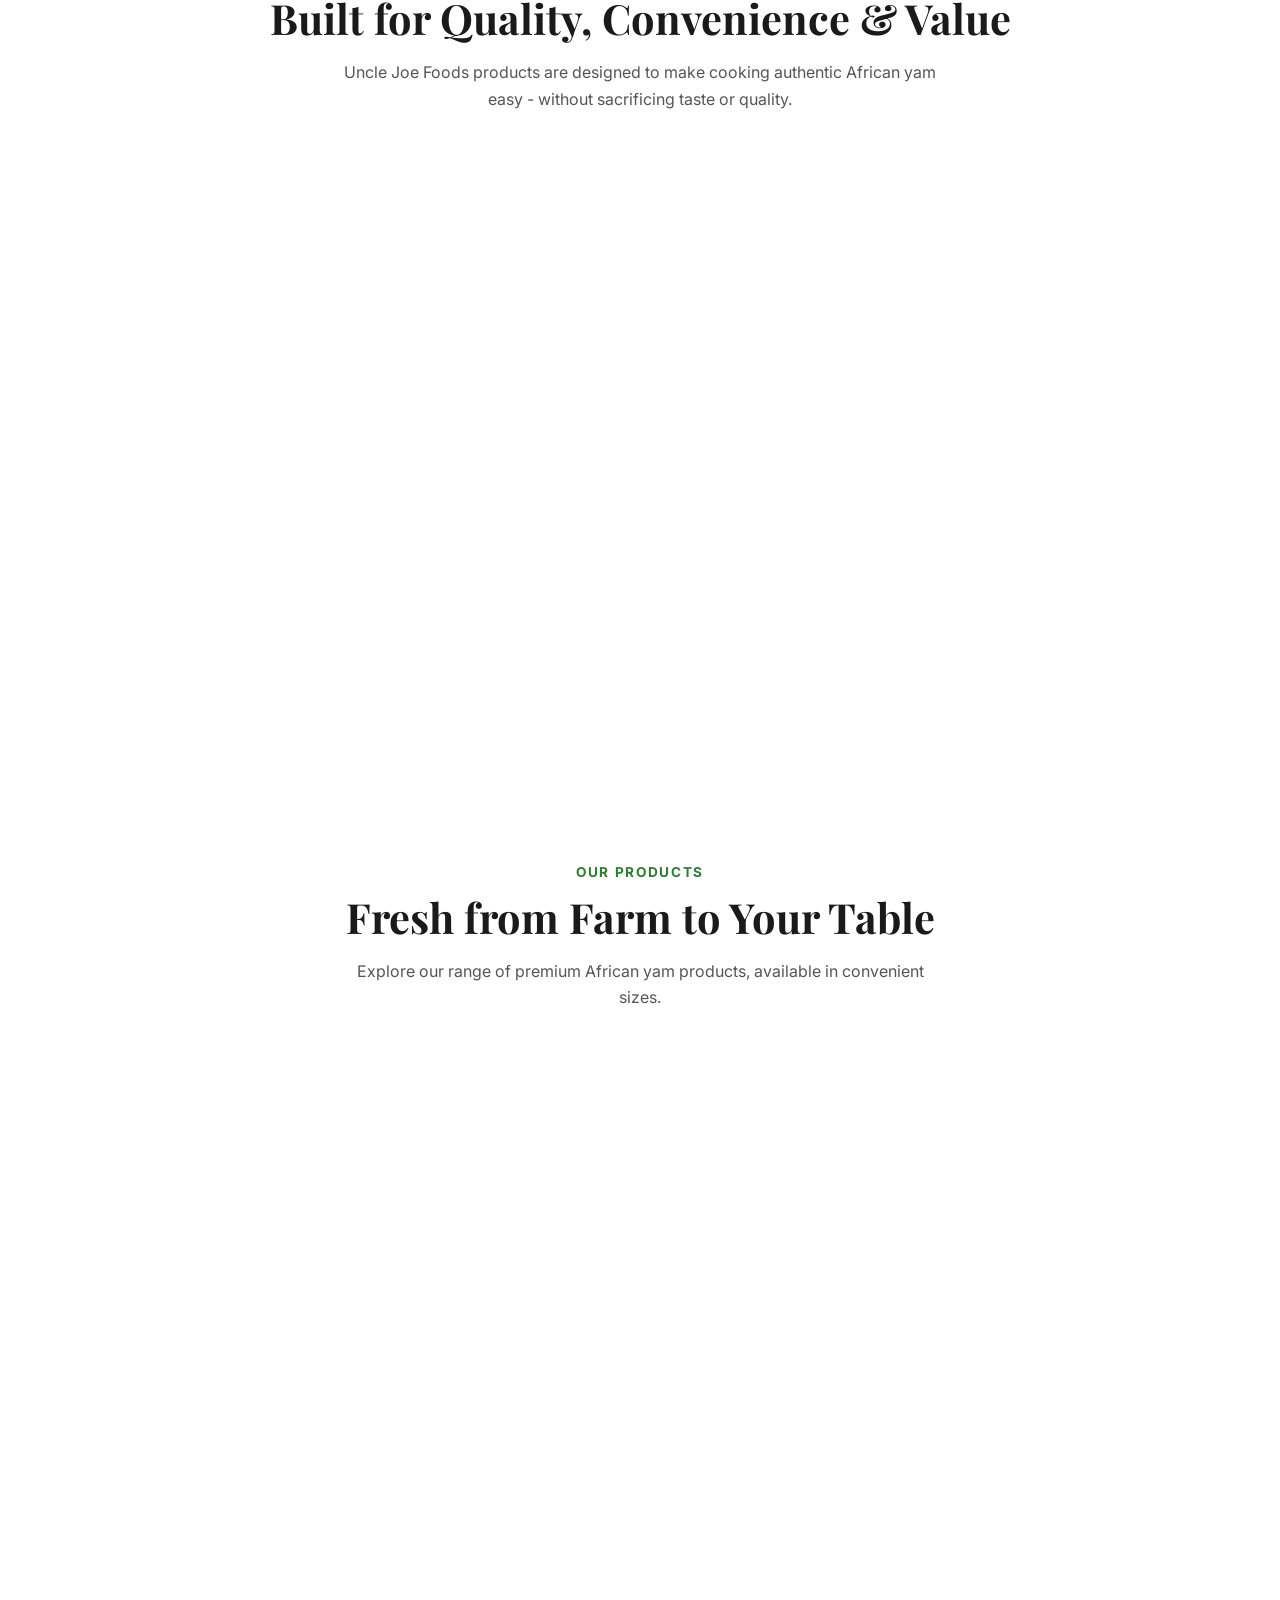
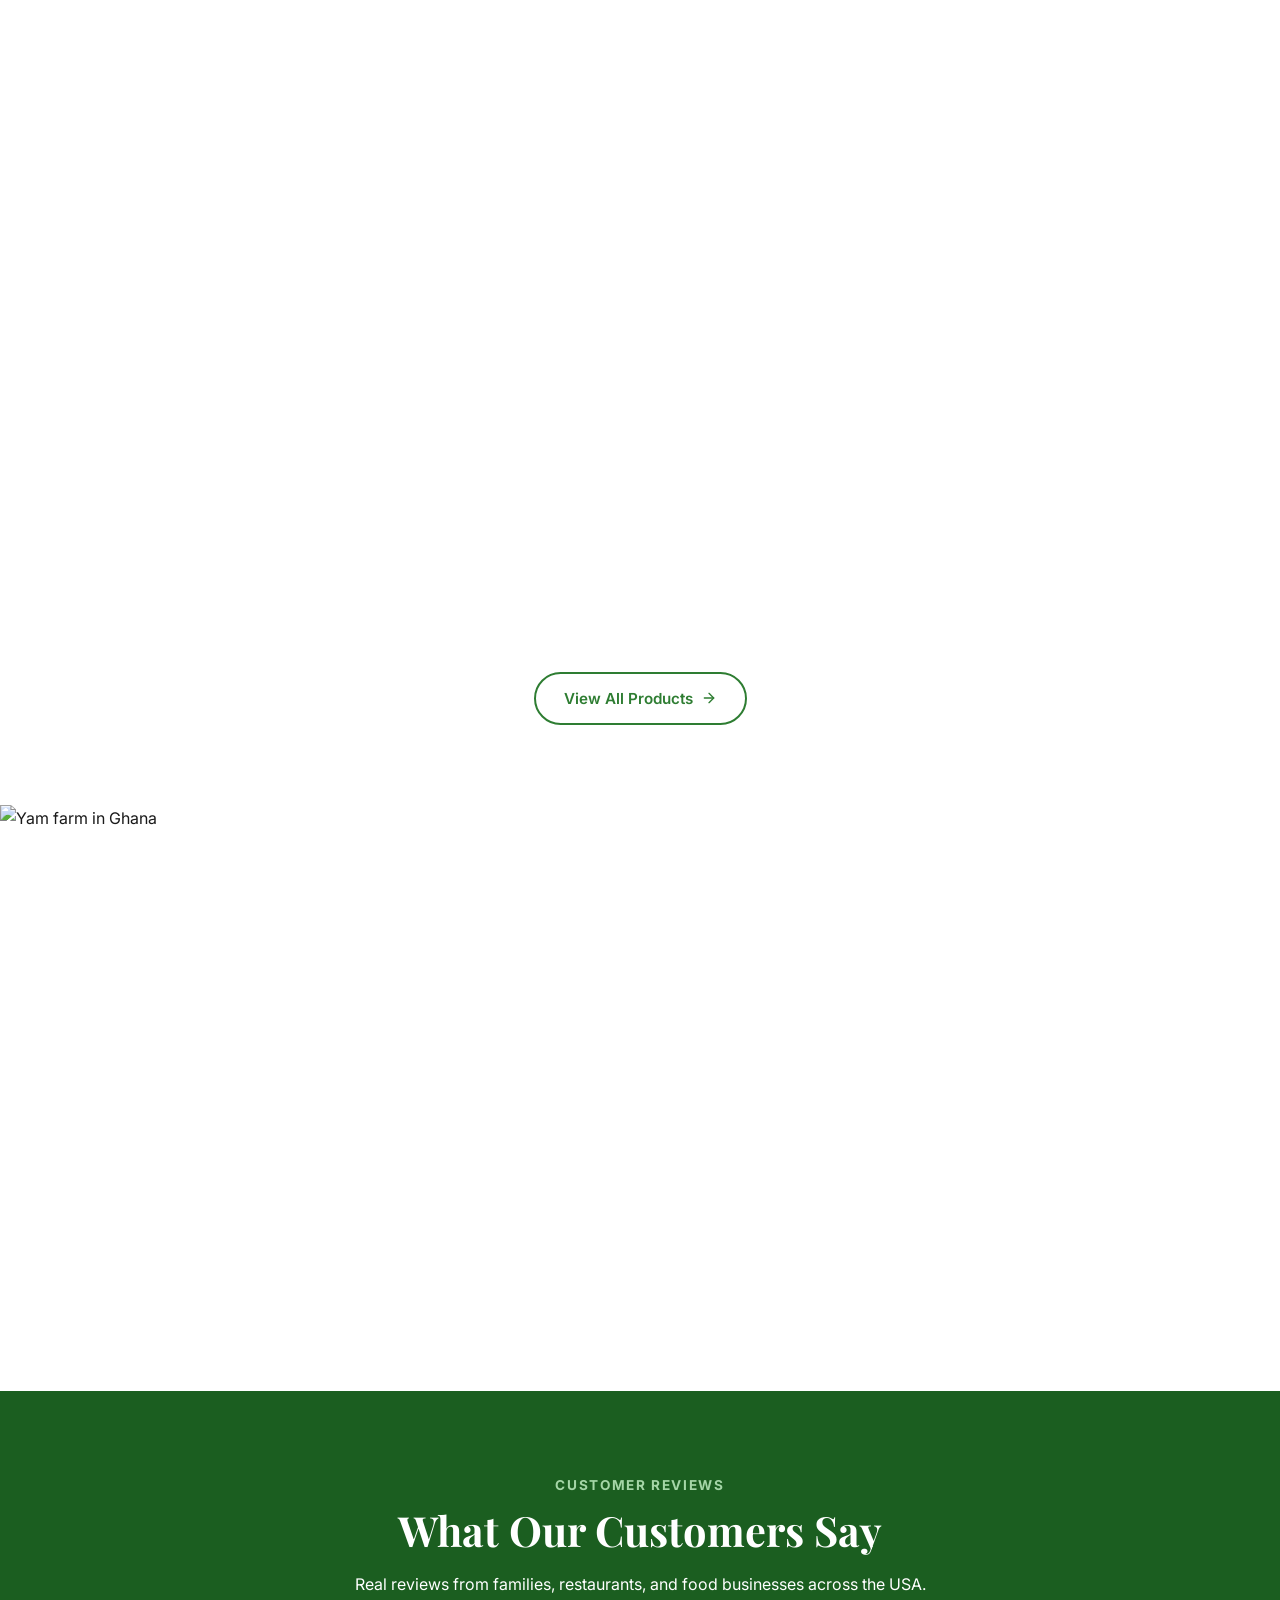
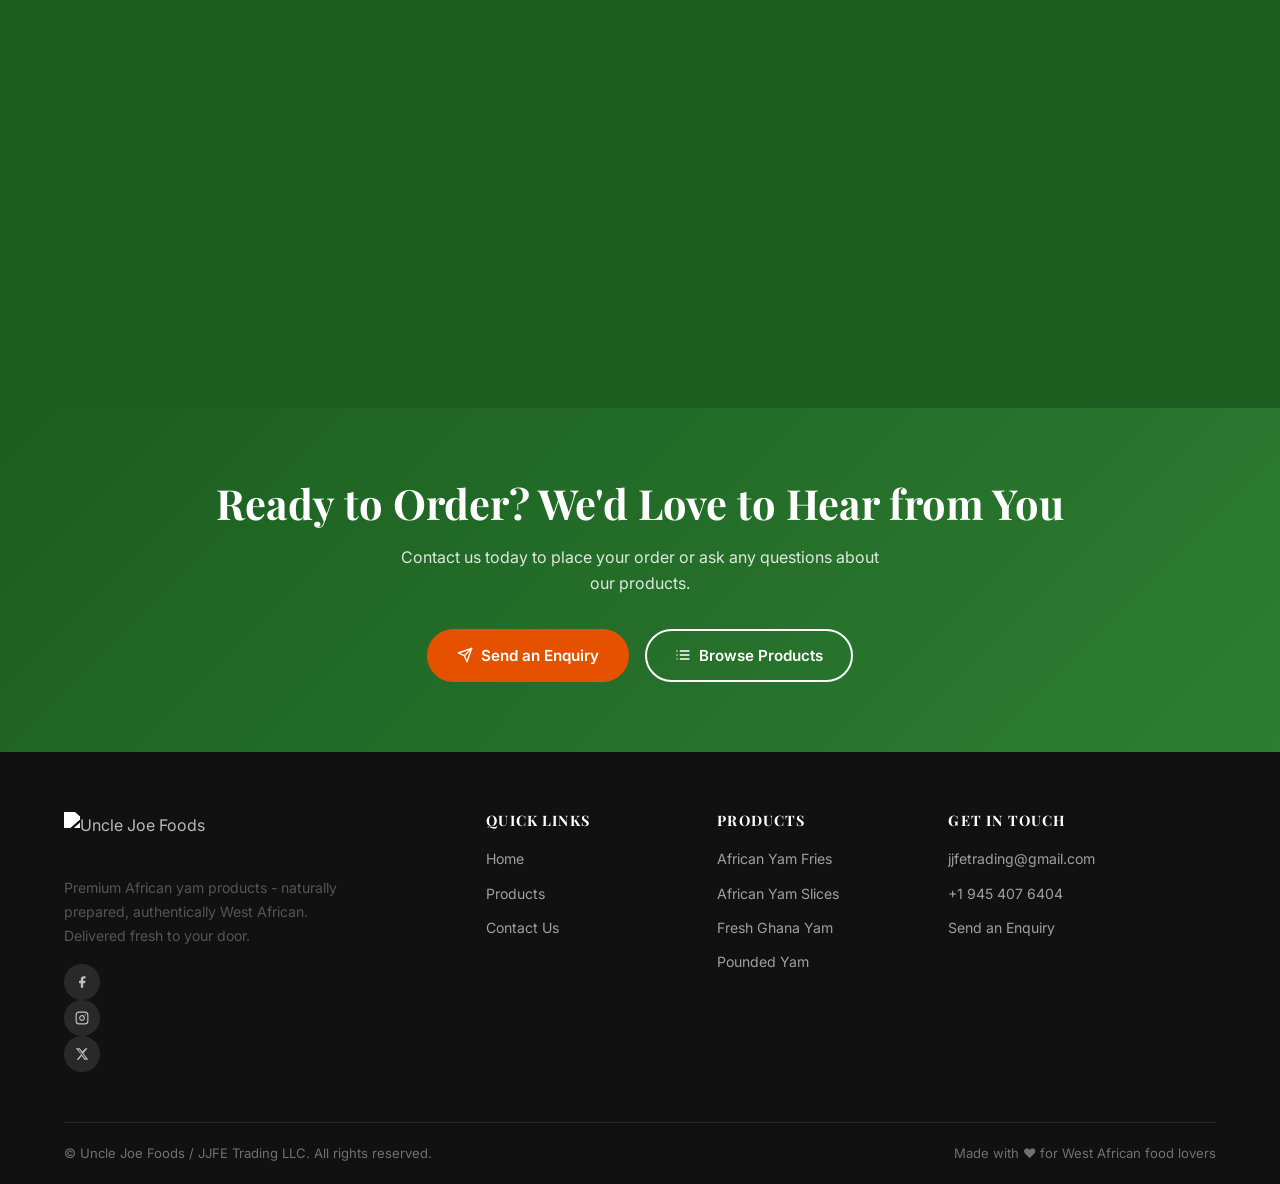
==== commit 22a7a7d1: "Replace em dashes and Font Awesome icons with inline SVGs" ====
--- a/index.html
+++ b/index.html
@@ -1,10 +1,10 @@
-<!DOCTYPE html>
+﻿<!DOCTYPE html>
 <html lang="en">
 <head>
   <meta charset="UTF-8" />
   <meta name="viewport" content="width=device-width, initial-scale=1.0" />
-  <title>Uncle Joe Foods — Premium African Yam Products</title>
-  <meta name="description" content="Uncle Joe Foods delivers premium African yam products — African Yam Fries, Yam Slices, Fresh Ghana Yam and Pounded Yam — straight to your door." />
+  <title>Uncle Joe Foods  |  Premium African Yam Products</title>
+  <meta name="description" content="Uncle Joe Foods delivers premium African yam products  -  African Yam Fries, Yam Slices, Fresh Ghana Yam and Pounded Yam  -  straight to your door." />
 
   <!-- Google Fonts -->
   <link rel="preconnect" href="https://fonts.googleapis.com" />
@@ -12,7 +12,7 @@
   <link href="https://fonts.googleapis.com/css2?family=Inter:wght@400;500;600;700&family=Playfair+Display:wght@600;700&display=swap" rel="stylesheet" />
 
   <!-- Font Awesome (icons) -->
-  <link rel="stylesheet" href="https://cdnjs.cloudflare.com/ajax/libs/font-awesome/6.5.0/css/all.min.css" />
+
 
   <link rel="stylesheet" href="css/style.css?v=2" />
 </head>
@@ -57,16 +57,16 @@
         <span class="eyebrow">✦ 100% Natural &amp; Authentic</span>
         <h1>Premium African Yam Products Delivered Fresh</h1>
         <p>
-          From the heart of West Africa to your table — Uncle Joe Foods brings you
+          From the heart of West Africa to your table  -  Uncle Joe Foods brings you
           authentically prepared yam fries, slices, and more, packed with flavour and
           goodness.
         </p>
         <div class="hero-actions">
           <a href="products.html" class="btn btn-primary">
-            <i class="fas fa-shopping-basket"></i> Shop Now
+            <svg xmlns="http://www.w3.org/2000/svg" width="16" height="16" viewBox="0 0 24 24" fill="none" stroke="currentColor" stroke-width="2" stroke-linecap="round" stroke-linejoin="round" aria-hidden="true"><circle cx="8" cy="21" r="1"/><circle cx="19" cy="21" r="1"/><path d="M2.05 2.05h2l2.66 12.42a2 2 0 0 0 2 1.58h9.78a2 2 0 0 0 1.95-1.57l1.65-7.43H5.12"/></svg> Shop Now
           </a>
           <a href="contact.html" class="btn btn-outline-white">
-            <i class="fas fa-envelope"></i> Get in Touch
+            <svg xmlns="http://www.w3.org/2000/svg" width="16" height="16" viewBox="0 0 24 24" fill="none" stroke="currentColor" stroke-width="2" stroke-linecap="round" stroke-linejoin="round" aria-hidden="true"><rect width="20" height="16" x="2" y="4" rx="2"/><path d="m22 7-8.97 5.7a1.94 1.94 0 0 1-2.06 0L2 7"/></svg> Get in Touch
           </a>
         </div>
       </div>
@@ -108,7 +108,7 @@
         <div class="feature-card reveal">
           <div class="feature-card__icon">🌍</div>
           <h3>Authentic West African</h3>
-          <p>Sourced directly from Ghana — real yams with real flavour, every time.</p>
+          <p>Sourced directly from Ghana  -  real yams with real flavour, every time.</p>
         </div>
 
         <div class="feature-card reveal">
@@ -129,7 +129,7 @@
       <div class="section-header">
         <span class="eyebrow">Why Our Products</span>
         <h2 id="benefits-heading">Built for Quality, Convenience &amp; Value</h2>
-        <p>Uncle Joe Foods products are designed to make cooking authentic African yam easy — without sacrificing taste or quality.</p>
+        <p>Uncle Joe Foods products are designed to make cooking authentic African yam easy  -  without sacrificing taste or quality.</p>
       </div>
 
       <div class="benefits-grid">
@@ -137,7 +137,7 @@
         <div class="benefit-card reveal">
           <div class="benefit-card__icon">🍟</div>
           <h3>Product Offerings</h3>
-          <p>Yam Fries &amp; Yam Slices — two of West Africa's most loved yam preparations, perfectly processed and ready for your kitchen.</p>
+          <p>Yam Fries &amp; Yam Slices  -  two of West Africa's most loved yam preparations, perfectly processed and ready for your kitchen.</p>
         </div>
 
         <div class="benefit-card reveal">
@@ -149,13 +149,13 @@
         <div class="benefit-card reveal">
           <div class="benefit-card__icon">✅</div>
           <h3>Consistency</h3>
-          <p>More dependable quality with every order — portion control means no waste and predictable yields for your kitchen or business.</p>
+          <p>More dependable quality with every order  -  portion control means no waste and predictable yields for your kitchen or business.</p>
         </div>
 
         <div class="benefit-card reveal">
           <div class="benefit-card__icon">⏱️</div>
           <h3>Less Prep Time</h3>
-          <p>Pre-peeled, pre-cut, and quickly frozen at source. Skip the hours of prep — our products go straight from freezer to cooker.</p>
+          <p>Pre-peeled, pre-cut, and quickly frozen at source. Skip the hours of prep  -  our products go straight from freezer to cooker.</p>
         </div>
 
         <div class="benefit-card reveal">
@@ -190,7 +190,7 @@
           <div class="product-card__body">
             <p class="product-card__category">Yam Fries</p>
             <h3 class="product-card__name">African Yam Fries</h3>
-            <p class="product-card__desc">Crispy, golden yam fries made from premium Ghana yam — the perfect side dish or snack.</p>
+            <p class="product-card__desc">Crispy, golden yam fries made from premium Ghana yam  -  the perfect side dish or snack.</p>
             <div class="product-card__footer">
               <span class="product-card__weight">1kg &amp; 2.5kg</span>
               <a href="contact.html" class="product-card__inquiry">Enquire →</a>
@@ -207,7 +207,7 @@
           <div class="product-card__body">
             <p class="product-card__category">Yam Slices</p>
             <h3 class="product-card__name">African Yam Slices</h3>
-            <p class="product-card__desc">Premium sliced African yam, ready to cook in your favourite style — fried, boiled or roasted.</p>
+            <p class="product-card__desc">Premium sliced African yam, ready to cook in your favourite style  -  fried, boiled or roasted.</p>
             <div class="product-card__footer">
               <span class="product-card__weight">1kg &amp; 2.5kg</span>
               <a href="contact.html" class="product-card__inquiry">Enquire →</a>
@@ -223,7 +223,7 @@
           <div class="product-card__body">
             <p class="product-card__category">Fresh Yam</p>
             <h3 class="product-card__name">Fresh Ghana Yam</h3>
-            <p class="product-card__desc">Whole fresh Ghana yam imported directly — full of nutrients and authentic West African flavour.</p>
+            <p class="product-card__desc">Whole fresh Ghana yam imported directly  -  full of nutrients and authentic West African flavour.</p>
             <div class="product-card__footer">
               <span class="product-card__weight">Varies</span>
               <a href="contact.html" class="product-card__inquiry">Enquire →</a>
@@ -239,7 +239,7 @@
           <div class="product-card__body">
             <p class="product-card__category">Pounded Yam</p>
             <h3 class="product-card__name">Pounded Yam</h3>
-            <p class="product-card__desc">Smooth, fluffy pounded yam — a West African staple, made easy. Just heat and serve with your favourite soup.</p>
+            <p class="product-card__desc">Smooth, fluffy pounded yam  -  a West African staple, made easy. Just heat and serve with your favourite soup.</p>
             <div class="product-card__footer">
               <span class="product-card__weight">Various sizes</span>
               <a href="contact.html" class="product-card__inquiry">Enquire →</a>
@@ -251,7 +251,7 @@
 
       <div style="text-align:center; margin-top: 40px;">
         <a href="products.html" class="btn btn-outline">
-          View All Products <i class="fas fa-arrow-right"></i>
+          View All Products <svg xmlns="http://www.w3.org/2000/svg" width="16" height="16" viewBox="0 0 24 24" fill="none" stroke="currentColor" stroke-width="2" stroke-linecap="round" stroke-linejoin="round" aria-hidden="true"><path d="M5 12h14"/><path d="m12 5 7 7-7 7"/></svg>
         </a>
       </div>
 
@@ -270,7 +270,7 @@
       <p style="color:#a5d6a7; font-size:.85rem; font-weight:700; text-transform:uppercase; letter-spacing:.1em;">Our Story</p>
       <h2>Bringing West Africa's Best to Your Kitchen</h2>
       <p>
-        Uncle Joe Foods was founded with a simple mission — to make authentic West African
+        Uncle Joe Foods was founded with a simple mission  -  to make authentic West African
         yam products accessible to everyone. We work directly with trusted farmers in Ghana
         to source the finest yams, then prepare and pack them with care.
       </p>
@@ -279,7 +279,7 @@
         time, Uncle Joe Foods is here for you.
       </p>
       <a href="contact.html" class="btn btn-outline-white" style="margin-top:.5rem;">
-        Contact Us <i class="fas fa-arrow-right"></i>
+        Contact Us <svg xmlns="http://www.w3.org/2000/svg" width="16" height="16" viewBox="0 0 24 24" fill="none" stroke="currentColor" stroke-width="2" stroke-linecap="round" stroke-linejoin="round" aria-hidden="true"><path d="M5 12h14"/><path d="m12 5 7 7-7 7"/></svg>
       </a>
     </div>
 
@@ -303,12 +303,12 @@
             <span class="review-card__product" style="background:rgba(255,255,255,.15); color:#a5d6a7;">Yam Fries 1kg</span>
             <span class="review-card__stars">★★★★★</span>
           </div>
-          <p class="review-card__text">"The yam fries taste just like home — crispy on the outside, soft inside. My whole family loves them. Will be ordering every month!"</p>
+          <p class="review-card__text">"The yam fries taste just like home  -  crispy on the outside, soft inside. My whole family loves them. Will be ordering every month!"</p>
           <div class="review-card__author">
             <div class="review-card__avatar" style="background:rgba(255,255,255,.15); color:#fff;">A</div>
             <div>
               <p class="review-card__name" style="color:#fff;">Abena K.</p>
-              <p class="review-card__verified" style="color:#a5d6a7;">✓ Verified Customer — Dallas, TX</p>
+              <p class="review-card__verified" style="color:#a5d6a7;">✓ Verified Customer, Dallas, TX</p>
             </div>
           </div>
         </div>
@@ -323,7 +323,7 @@
             <div class="review-card__avatar" style="background:rgba(255,255,255,.15); color:#fff;">K</div>
             <div>
               <p class="review-card__name" style="color:#fff;">Kwame O.</p>
-              <p class="review-card__verified" style="color:#a5d6a7;">✓ Verified Customer — Houston, TX</p>
+              <p class="review-card__verified" style="color:#a5d6a7;">✓ Verified Customer, Houston, TX</p>
             </div>
           </div>
         </div>
@@ -333,12 +333,12 @@
             <span class="review-card__product" style="background:rgba(255,255,255,.15); color:#a5d6a7;">Pounded Yam</span>
             <span class="review-card__stars">★★★★★</span>
           </div>
-          <p class="review-card__text">"The pounded yam is smooth and authentic. It saves so much time — no pounding required! Uncle Joe Foods is now my go-to for all African food staples."</p>
+          <p class="review-card__text">"The pounded yam is smooth and authentic. It saves so much time  -  no pounding required! Uncle Joe Foods is now my go-to for all African food staples."</p>
           <div class="review-card__author">
             <div class="review-card__avatar" style="background:rgba(255,255,255,.15); color:#fff;">F</div>
             <div>
               <p class="review-card__name" style="color:#fff;">Fatima D.</p>
-              <p class="review-card__verified" style="color:#a5d6a7;">✓ Verified Customer — Atlanta, GA</p>
+              <p class="review-card__verified" style="color:#a5d6a7;">✓ Verified Customer, Atlanta, GA</p>
             </div>
           </div>
         </div>
@@ -355,10 +355,10 @@
       <p>Contact us today to place your order or ask any questions about our products.</p>
       <div class="cta-banner__actions">
         <a href="contact.html" class="btn btn-accent">
-          <i class="fas fa-paper-plane"></i> Send an Enquiry
+          <svg xmlns="http://www.w3.org/2000/svg" width="16" height="16" viewBox="0 0 24 24" fill="none" stroke="currentColor" stroke-width="2" stroke-linecap="round" stroke-linejoin="round" aria-hidden="true"><path d="m22 2-7 20-4-9-9-4Z"/><path d="M22 2 11 13"/></svg> Send an Enquiry
         </a>
         <a href="products.html" class="btn btn-outline-white">
-          <i class="fas fa-list"></i> Browse Products
+          <svg xmlns="http://www.w3.org/2000/svg" width="16" height="16" viewBox="0 0 24 24" fill="none" stroke="currentColor" stroke-width="2" stroke-linecap="round" stroke-linejoin="round" aria-hidden="true"><line x1="8" x2="21" y1="6" y2="6"/><line x1="8" x2="21" y1="12" y2="12"/><line x1="8" x2="21" y1="18" y2="18"/><line x1="3" x2="3.01" y1="6" y2="6"/><line x1="3" x2="3.01" y1="12" y2="12"/><line x1="3" x2="3.01" y1="18" y2="18"/></svg> Browse Products
         </a>
       </div>
     </div>
@@ -373,11 +373,11 @@
         <!-- Brand -->
         <div class="footer-brand">
           <img src="images/logo.jpg" alt="Uncle Joe Foods" />
-          <p>Premium African yam products — naturally prepared, authentically West African. Delivered fresh to your door.</p>
+          <p>Premium African yam products  -  naturally prepared, authentically West African. Delivered fresh to your door.</p>
           <div class="social-links" style="margin-top:16px;">
-            <a href="#" class="social-link" aria-label="Facebook"><i class="fab fa-facebook-f"></i></a>
-            <a href="#" class="social-link" aria-label="Instagram"><i class="fab fa-instagram"></i></a>
-            <a href="#" class="social-link" aria-label="Twitter"><i class="fab fa-x-twitter"></i></a>
+            <a href="#" class="social-link" aria-label="Facebook"><svg xmlns="http://www.w3.org/2000/svg" width="14" height="14" viewBox="0 0 24 24" fill="currentColor" aria-hidden="true"><path d="M18 2h-3a5 5 0 0 0-5 5v3H7v4h3v8h4v-8h3l1-4h-4V7a1 1 0 0 1 1-1h3z"/></svg></a>
+            <a href="#" class="social-link" aria-label="Instagram"><svg xmlns="http://www.w3.org/2000/svg" width="14" height="14" viewBox="0 0 24 24" fill="none" stroke="currentColor" stroke-width="2" stroke-linecap="round" stroke-linejoin="round" aria-hidden="true"><rect width="20" height="20" x="2" y="2" rx="5" ry="5"/><path d="M16 11.37A4 4 0 1 1 12.63 8 4 4 0 0 1 16 11.37z"/><line x1="17.5" x2="17.51" y1="6.5" y2="6.5"/></svg></a>
+            <a href="#" class="social-link" aria-label="Twitter"><svg xmlns="http://www.w3.org/2000/svg" width="14" height="14" viewBox="0 0 24 24" fill="currentColor" aria-hidden="true"><path d="M18.244 2.25h3.308l-7.227 8.26 8.502 11.24H16.17l-4.714-6.231-5.401 6.231H2.746l7.73-8.835L1.254 2.25H8.08l4.258 5.63 5.906-5.63Zm-1.161 17.52h1.833L7.084 4.126H5.117z"/></svg></a>
           </div>
         </div>
 
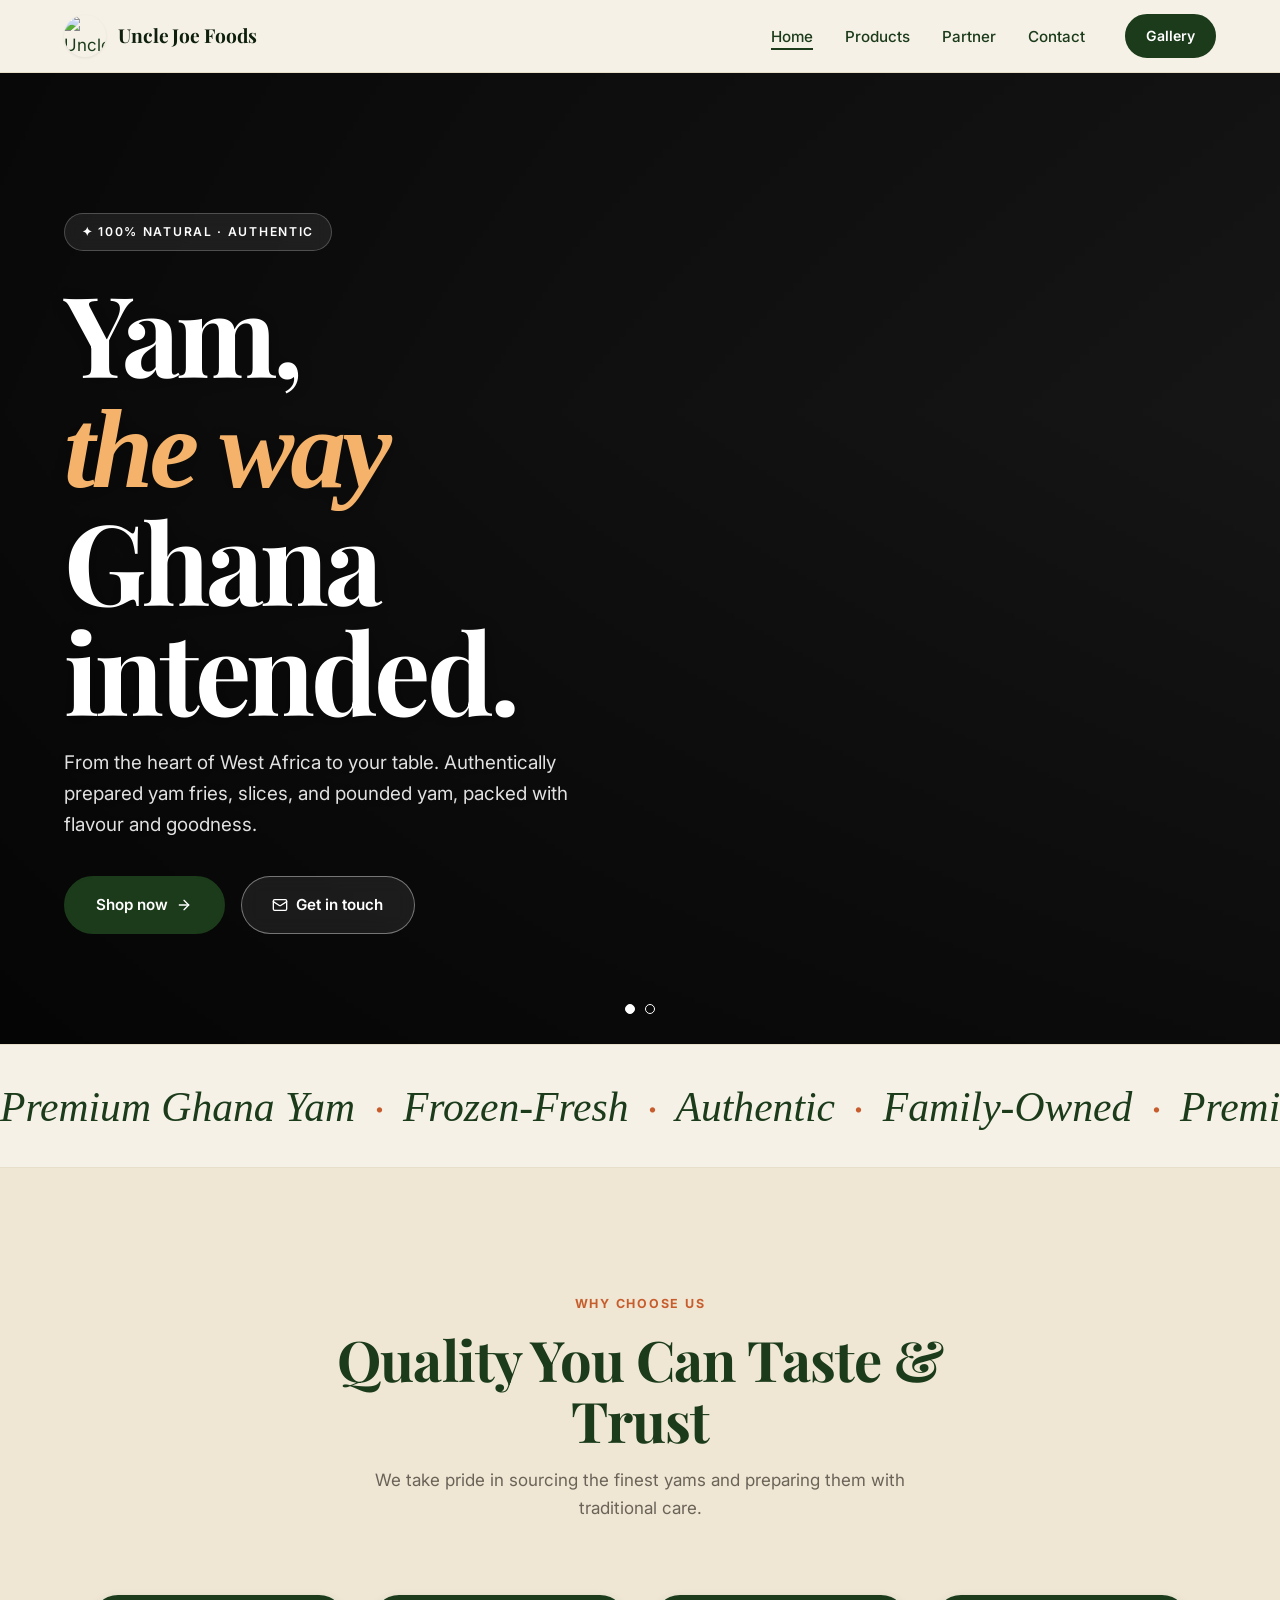
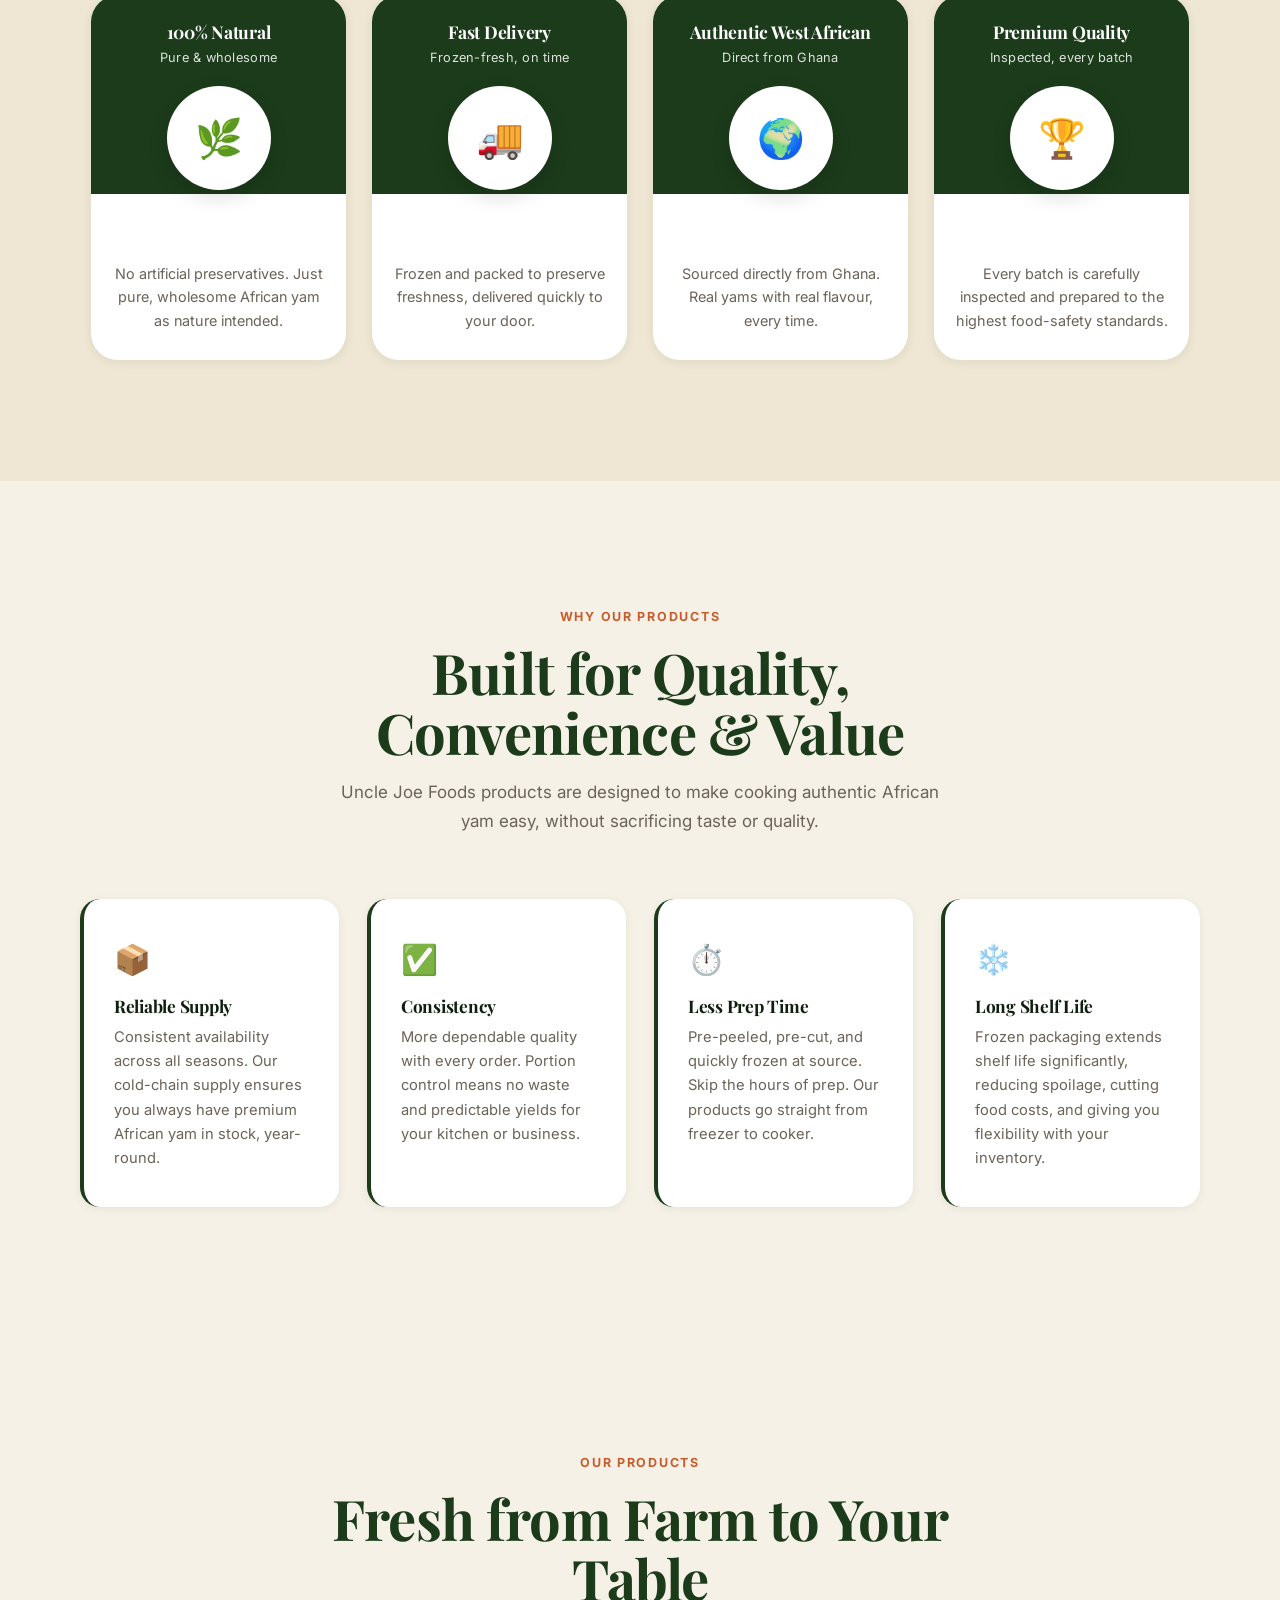
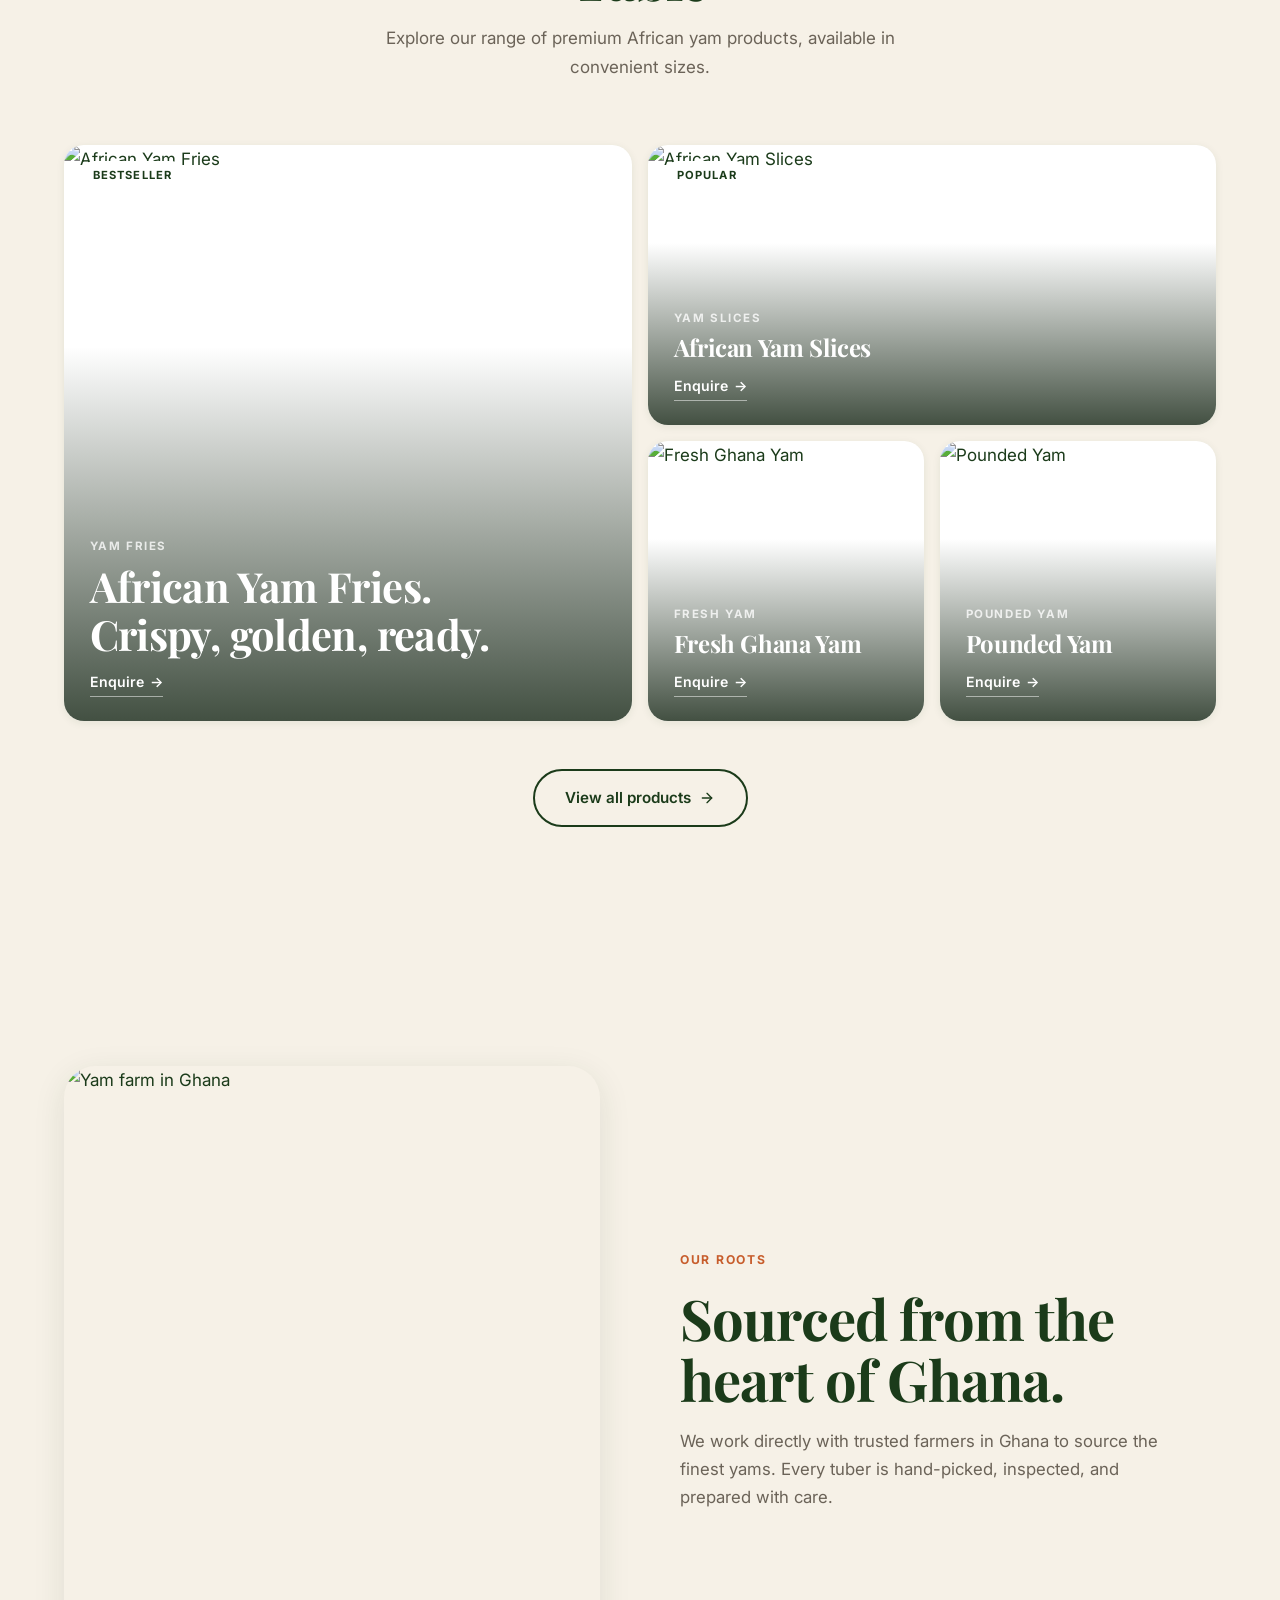
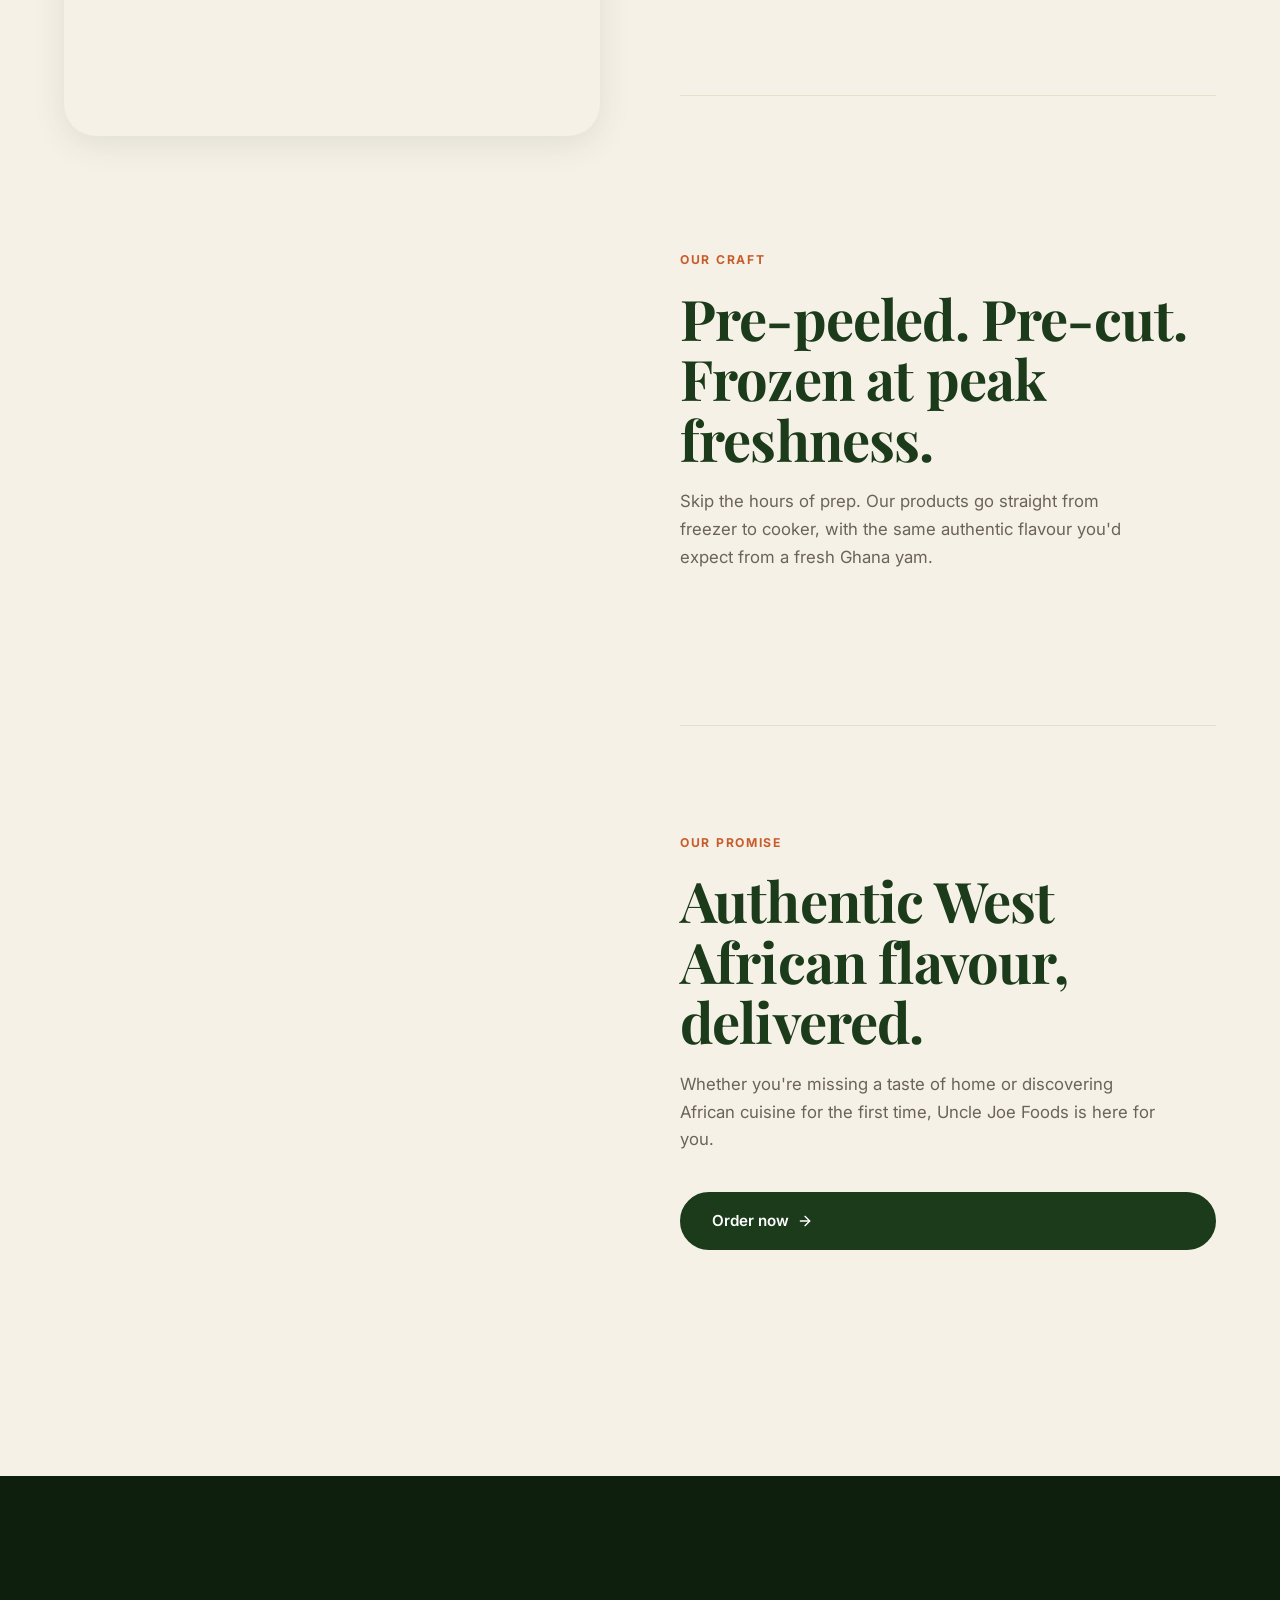
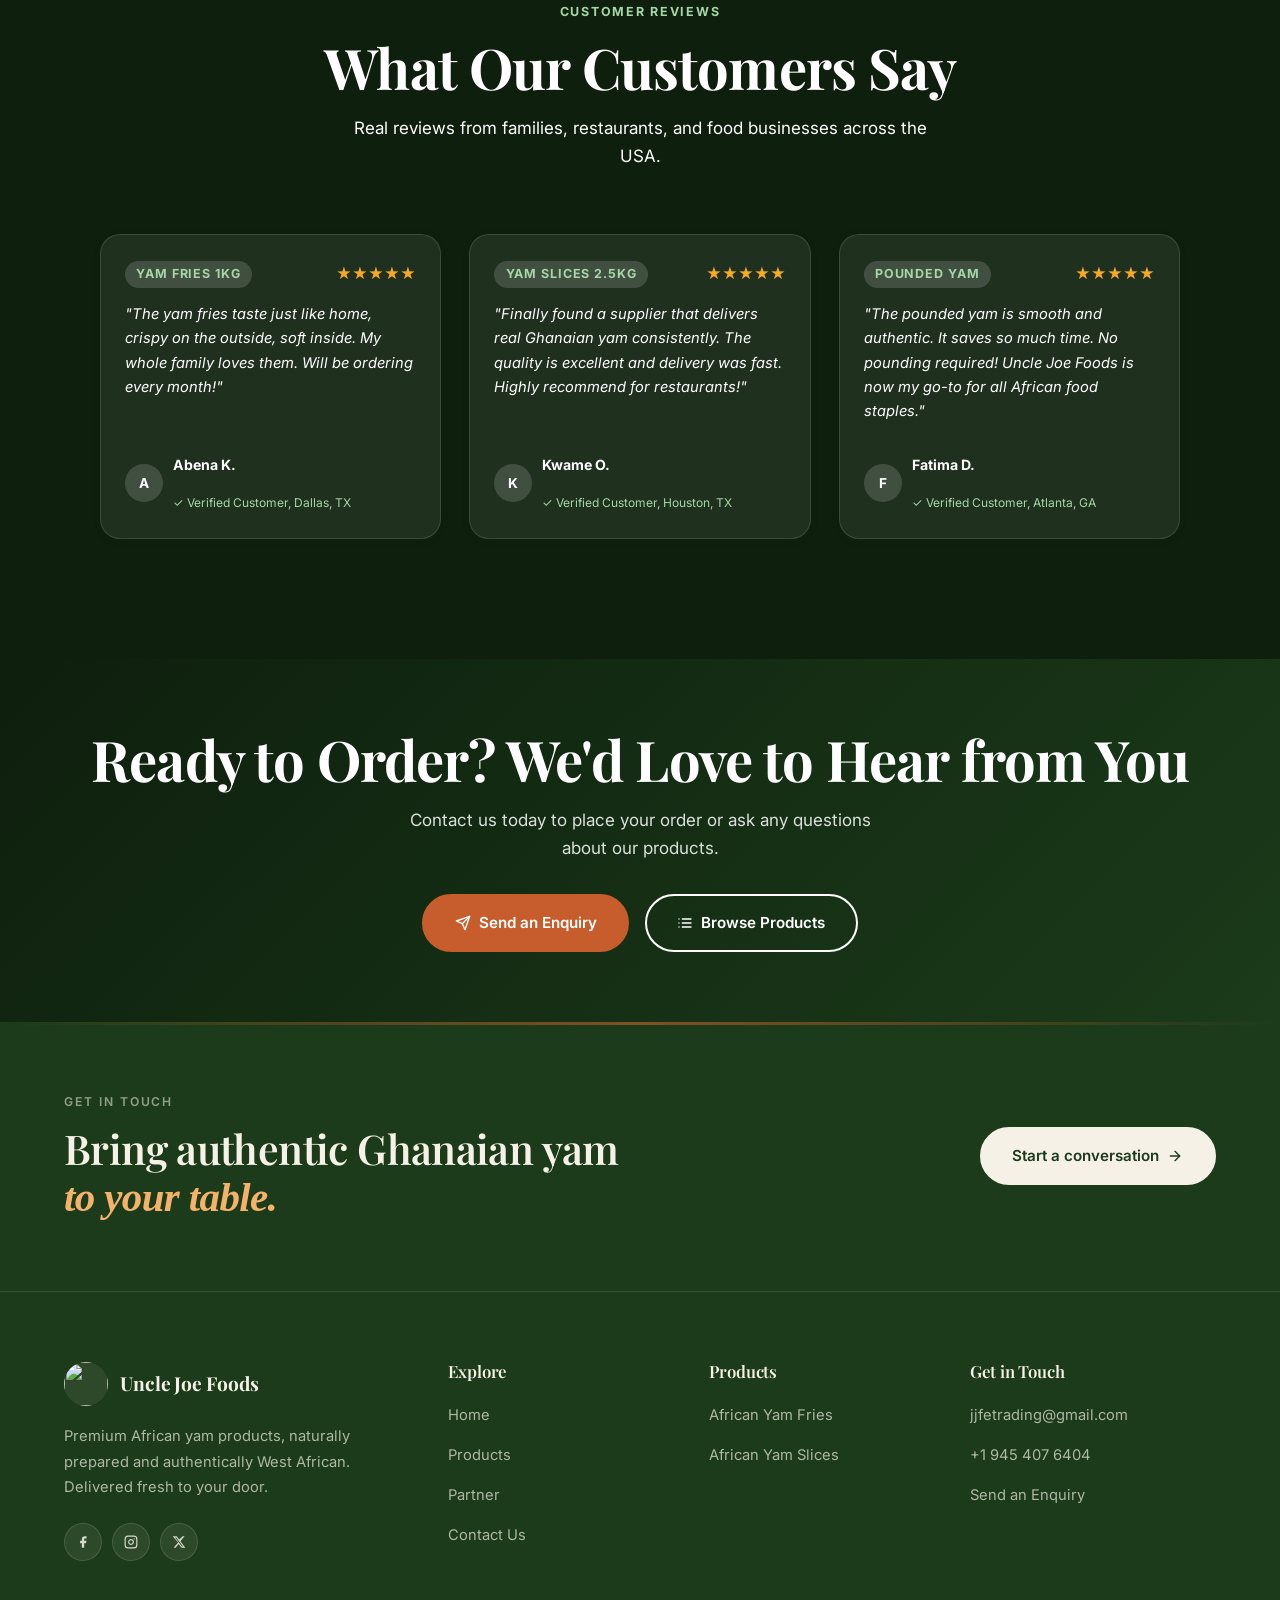
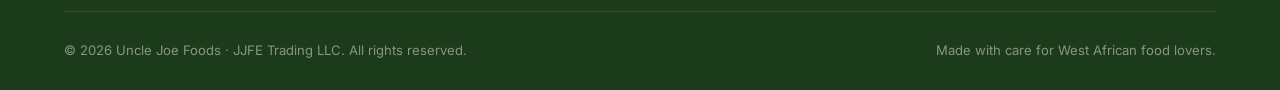
==== commit 5aa803ec: "Restore original hero design: full-bleed background with carousel - Reverted split-layout design bac" ====
--- a/index.html
+++ b/index.html
@@ -4,7 +4,23 @@
   <meta charset="UTF-8" />
   <meta name="viewport" content="width=device-width, initial-scale=1.0" />
   <title>Uncle Joe Foods  |  Premium African Yam Products</title>
-  <meta name="description" content="Uncle Joe Foods delivers premium African yam products  -  African Yam Fries, Yam Slices, Fresh Ghana Yam and Pounded Yam  -  straight to your door." />
+  <meta name="description" content="Uncle Joe Foods delivers premium African yam products (African Yam Fries and Yam Slices) straight to your door." />
+
+  <!-- Favicon -->
+  <link rel="icon" type="image/webp" href="images/logo-nav.webp" />
+  <link rel="alternate icon" type="image/jpeg" href="images/logo-nav.jpg" />
+  <link rel="apple-touch-icon" href="images/logo.jpg" />
+
+  <!-- Preload hero image (above-the-fold) -->
+  <link rel="preload" as="image" href="images/banner-hero.webp" type="image/webp" fetchpriority="high" />
+
+  <!-- Open Graph / social sharing -->
+  <meta property="og:type" content="website" />
+  <meta property="og:title" content="Uncle Joe Foods | Premium African Yam Products" />
+  <meta property="og:description" content="Premium African yam products delivered fresh. Yam Fries and Yam Slices." />
+  <meta property="og:image" content="images/banner-hero.jpg" />
+  <meta name="twitter:card" content="summary_large_image" />
+  <meta name="theme-color" content="#2e7d32" />
 
   <!-- Google Fonts -->
   <link rel="preconnect" href="https://fonts.googleapis.com" />
@@ -23,8 +39,11 @@
     <div class="container nav-inner">
 
       <a href="index.html" class="nav-logo" aria-label="Uncle Joe Foods Home">
-        <img src="images/logo.jpg" alt="Uncle Joe Foods Logo" />
-        <span class="nav-logo-text">Uncle Joe Foods<span>Premium African Yam</span></span>
+        <picture>
+          <source srcset="images/logo-nav.webp" type="image/webp" />
+          <img src="images/logo-nav.jpg" alt="Uncle Joe Foods Logo" width="80" height="96" decoding="async" />
+        </picture>
+        <span class="nav-logo-text">Uncle Joe Foods</span>
       </a>
 
       <nav aria-label="Main navigation">
@@ -33,7 +52,7 @@
           <li><a href="products.html">Products</a></li>
           <li><a href="partner.html">Partner</a></li>
           <li><a href="contact.html">Contact</a></li>
-          <li><a href="contact.html" class="btn btn-primary">Get a Quote</a></li>
+          <li><a href="gallery.html" class="btn btn-primary">Gallery</a></li>
         </ul>
       </nav>
 
@@ -45,40 +64,53 @@
   </header>
 
 
-  <!-- ════════════════════ HERO SLIDER ════════════════════ -->
+  <!-- ════════════════════ HERO (full-bleed editorial) ════════════════════ -->
   <section class="hero" id="hero" aria-label="Hero banner">
 
-    <div class="hero-bg" id="heroBg"
-         style="background-image: url('images/banner-hero.jpg');"
-         role="img" aria-label="Fresh African yam products"></div>
-
-    <div class="container">
-      <div class="hero-content reveal">
-        <span class="eyebrow">✦ 100% Natural &amp; Authentic</span>
-        <h1>Premium African Yam Products Delivered Fresh</h1>
+    <div class="hero-bg-stack" id="heroVisual" aria-hidden="true">
+      <div class="hero-bg hero-bg--a is-active"
+           style="background-image: url('images/banner-hero.jpg'); background-image: image-set(url('images/banner-hero.webp') type('image/webp'), url('images/banner-hero.jpg') type('image/jpeg'));"></div>
+      <div class="hero-bg hero-bg--b"
+           style="background-image: url('images/banner-hero-2.jpg'); background-image: image-set(url('images/banner-hero-2.webp') type('image/webp'), url('images/banner-hero-2.jpg') type('image/jpeg'));"></div>
+    </div>
+    <div class="hero-scrim" aria-hidden="true"></div>
+
+    <div class="container">
+      <div class="hero-content">
+        <span class="eyebrow">✦ 100% Natural · Authentic</span>
+        <h1 class="display-1">Yam,<br/><em>the way</em><br/>Ghana intended.</h1>
         <p>
-          From the heart of West Africa to your table  -  Uncle Joe Foods brings you
-          authentically prepared yam fries, slices, and more, packed with flavour and
-          goodness.
+          From the heart of West Africa to your table. Authentically prepared
+          yam fries, slices, and pounded yam, packed with flavour and goodness.
         </p>
         <div class="hero-actions">
-          <a href="products.html" class="btn btn-primary">
-            <svg xmlns="http://www.w3.org/2000/svg" width="16" height="16" viewBox="0 0 24 24" fill="none" stroke="currentColor" stroke-width="2" stroke-linecap="round" stroke-linejoin="round" aria-hidden="true"><circle cx="8" cy="21" r="1"/><circle cx="19" cy="21" r="1"/><path d="M2.05 2.05h2l2.66 12.42a2 2 0 0 0 2 1.58h9.78a2 2 0 0 0 1.95-1.57l1.65-7.43H5.12"/></svg> Shop Now
+          <a href="products.html" class="btn btn-primary btn-magnetic">
+            Shop now
+            <svg xmlns="http://www.w3.org/2000/svg" width="16" height="16" viewBox="0 0 24 24" fill="none" stroke="currentColor" stroke-width="2" stroke-linecap="round" stroke-linejoin="round" aria-hidden="true"><path d="M5 12h14"/><path d="m12 5 7 7-7 7"/></svg>
           </a>
-          <a href="contact.html" class="btn btn-outline-white">
-            <svg xmlns="http://www.w3.org/2000/svg" width="16" height="16" viewBox="0 0 24 24" fill="none" stroke="currentColor" stroke-width="2" stroke-linecap="round" stroke-linejoin="round" aria-hidden="true"><rect width="20" height="16" x="2" y="4" rx="2"/><path d="m22 7-8.97 5.7a1.94 1.94 0 0 1-2.06 0L2 7"/></svg> Get in Touch
+          <a href="contact.html" class="btn btn-ghost btn-magnetic">
+            <svg xmlns="http://www.w3.org/2000/svg" width="16" height="16" viewBox="0 0 24 24" fill="none" stroke="currentColor" stroke-width="2" stroke-linecap="round" stroke-linejoin="round" aria-hidden="true"><rect width="20" height="16" x="2" y="4" rx="2"/><path d="m22 7-8.97 5.7a1.94 1.94 0 0 1-2.06 0L2 7"/></svg>
+            Get in touch
           </a>
         </div>
       </div>
     </div>
 
-    <!-- Slide indicators -->
     <div class="hero-dots" role="group" aria-label="Hero slides">
       <button class="active" data-slide="0" aria-label="Slide 1"></button>
       <button data-slide="1" aria-label="Slide 2"></button>
     </div>
 
   </section>
+
+
+  <!-- ════════════════════ MARQUEE ════════════════════ -->
+  <div class="marquee" aria-hidden="true">
+    <div class="marquee__track">
+      <span>Premium Ghana Yam <span class="dot">·</span> Frozen-Fresh <span class="dot">·</span> Authentic <span class="dot">·</span> Family-Owned <span class="dot">·</span> Premium Ghana Yam <span class="dot">·</span> Frozen-Fresh <span class="dot">·</span> Authentic <span class="dot">·</span> Family-Owned <span class="dot">·</span>&nbsp;</span>
+      <span>Premium Ghana Yam <span class="dot">·</span> Frozen-Fresh <span class="dot">·</span> Authentic <span class="dot">·</span> Family-Owned <span class="dot">·</span> Premium Ghana Yam <span class="dot">·</span> Frozen-Fresh <span class="dot">·</span> Authentic <span class="dot">·</span> Family-Owned <span class="dot">·</span>&nbsp;</span>
+    </div>
+  </div>
 
 
   <!-- ════════════════════ FEATURES ════════════════════ -->
@@ -93,29 +125,49 @@
 
       <div class="features-grid">
 
-        <div class="feature-card reveal">
-          <div class="feature-card__icon">🌿</div>
-          <h3>100% Natural</h3>
-          <p>No artificial preservatives. Just pure, wholesome African yam as nature intended.</p>
-        </div>
-
-        <div class="feature-card reveal">
-          <div class="feature-card__icon">🚚</div>
-          <h3>Fast Delivery</h3>
-          <p>Frozen and packed to preserve freshness, delivered quickly to your door.</p>
-        </div>
-
-        <div class="feature-card reveal">
-          <div class="feature-card__icon">🌍</div>
-          <h3>Authentic West African</h3>
-          <p>Sourced directly from Ghana  -  real yams with real flavour, every time.</p>
-        </div>
-
-        <div class="feature-card reveal">
-          <div class="feature-card__icon">🏆</div>
-          <h3>Premium Quality</h3>
-          <p>Every batch is carefully inspected and prepared to the highest food-safety standards.</p>
-        </div>
+        <article class="feature-card feature-card--green reveal">
+          <div class="feature-card__top">
+            <h3>100% Natural</h3>
+            <span class="feature-card__sub">Pure &amp; wholesome</span>
+            <div class="feature-card__icon"><span aria-hidden="true">🌿</span></div>
+          </div>
+          <div class="feature-card__body">
+            <p>No artificial preservatives. Just pure, wholesome African yam as nature intended.</p>
+          </div>
+        </article>
+
+        <article class="feature-card feature-card--terra reveal">
+          <div class="feature-card__top">
+            <h3>Fast Delivery</h3>
+            <span class="feature-card__sub">Frozen-fresh, on time</span>
+            <div class="feature-card__icon"><span aria-hidden="true">🚚</span></div>
+          </div>
+          <div class="feature-card__body">
+            <p>Frozen and packed to preserve freshness, delivered quickly to your door.</p>
+          </div>
+        </article>
+
+        <article class="feature-card feature-card--gold reveal">
+          <div class="feature-card__top">
+            <h3>Authentic West African</h3>
+            <span class="feature-card__sub">Direct from Ghana</span>
+            <div class="feature-card__icon"><span aria-hidden="true">🌍</span></div>
+          </div>
+          <div class="feature-card__body">
+            <p>Sourced directly from Ghana. Real yams with real flavour, every time.</p>
+          </div>
+        </article>
+
+        <article class="feature-card feature-card--forest reveal">
+          <div class="feature-card__top">
+            <h3>Premium Quality</h3>
+            <span class="feature-card__sub">Inspected, every batch</span>
+            <div class="feature-card__icon"><span aria-hidden="true">🏆</span></div>
+          </div>
+          <div class="feature-card__body">
+            <p>Every batch is carefully inspected and prepared to the highest food-safety standards.</p>
+          </div>
+        </article>
 
       </div>
     </div>
@@ -129,16 +181,10 @@
       <div class="section-header">
         <span class="eyebrow">Why Our Products</span>
         <h2 id="benefits-heading">Built for Quality, Convenience &amp; Value</h2>
-        <p>Uncle Joe Foods products are designed to make cooking authentic African yam easy  -  without sacrificing taste or quality.</p>
+        <p>Uncle Joe Foods products are designed to make cooking authentic African yam easy, without sacrificing taste or quality.</p>
       </div>
 
       <div class="benefits-grid">
-
-        <div class="benefit-card reveal">
-          <div class="benefit-card__icon">🍟</div>
-          <h3>Product Offerings</h3>
-          <p>Yam Fries &amp; Yam Slices  -  two of West Africa's most loved yam preparations, perfectly processed and ready for your kitchen.</p>
-        </div>
 
         <div class="benefit-card reveal">
           <div class="benefit-card__icon">📦</div>
@@ -149,13 +195,13 @@
         <div class="benefit-card reveal">
           <div class="benefit-card__icon">✅</div>
           <h3>Consistency</h3>
-          <p>More dependable quality with every order  -  portion control means no waste and predictable yields for your kitchen or business.</p>
+          <p>More dependable quality with every order. Portion control means no waste and predictable yields for your kitchen or business.</p>
         </div>
 
         <div class="benefit-card reveal">
           <div class="benefit-card__icon">⏱️</div>
           <h3>Less Prep Time</h3>
-          <p>Pre-peeled, pre-cut, and quickly frozen at source. Skip the hours of prep  -  our products go straight from freezer to cooker.</p>
+          <p>Pre-peeled, pre-cut, and quickly frozen at source. Skip the hours of prep. Our products go straight from freezer to cooker.</p>
         </div>
 
         <div class="benefit-card reveal">
@@ -179,111 +225,115 @@
         <p>Explore our range of premium African yam products, available in convenient sizes.</p>
       </div>
 
-      <div class="products-grid">
-
-        <!-- Product 1 -->
-        <article class="product-card reveal">
-          <div class="product-card__img">
-            <img src="images/yam-fries-styled.jpg" alt="African Yam Fries 1kg" loading="lazy" />
-            <span class="product-card__badge">Bestseller</span>
-          </div>
-          <div class="product-card__body">
-            <p class="product-card__category">Yam Fries</p>
-            <h3 class="product-card__name">African Yam Fries</h3>
-            <p class="product-card__desc">Crispy, golden yam fries made from premium Ghana yam  -  the perfect side dish or snack.</p>
-            <div class="product-card__footer">
-              <span class="product-card__weight">1kg &amp; 2.5kg</span>
-              <a href="contact.html" class="product-card__inquiry">Enquire →</a>
-            </div>
-          </div>
-        </article>
-
-        <!-- Product 2 -->
-        <article class="product-card reveal">
-          <div class="product-card__img">
-            <img src="images/yam-slices-styled.jpg" alt="African Yam Slices 1kg" loading="lazy" />
-            <span class="product-card__badge">Popular</span>
-          </div>
-          <div class="product-card__body">
-            <p class="product-card__category">Yam Slices</p>
-            <h3 class="product-card__name">African Yam Slices</h3>
-            <p class="product-card__desc">Premium sliced African yam, ready to cook in your favourite style  -  fried, boiled or roasted.</p>
-            <div class="product-card__footer">
-              <span class="product-card__weight">1kg &amp; 2.5kg</span>
-              <a href="contact.html" class="product-card__inquiry">Enquire →</a>
-            </div>
-          </div>
-        </article>
-
-        <!-- Product 3 -->
-        <article class="product-card reveal">
-          <div class="product-card__img">
-            <img src="images/fresh-ghana-yam.jpg" alt="Fresh Ghana Yam" loading="lazy" />
-          </div>
-          <div class="product-card__body">
-            <p class="product-card__category">Fresh Yam</p>
-            <h3 class="product-card__name">Fresh Ghana Yam</h3>
-            <p class="product-card__desc">Whole fresh Ghana yam imported directly  -  full of nutrients and authentic West African flavour.</p>
-            <div class="product-card__footer">
-              <span class="product-card__weight">Varies</span>
-              <a href="contact.html" class="product-card__inquiry">Enquire →</a>
-            </div>
-          </div>
-        </article>
-
-        <!-- Product 4 -->
-        <article class="product-card reveal">
-          <div class="product-card__img">
-            <img src="images/pounded-yam.jpg" alt="Pounded Yam" loading="lazy" />
-          </div>
-          <div class="product-card__body">
-            <p class="product-card__category">Pounded Yam</p>
-            <h3 class="product-card__name">Pounded Yam</h3>
-            <p class="product-card__desc">Smooth, fluffy pounded yam  -  a West African staple, made easy. Just heat and serve with your favourite soup.</p>
-            <div class="product-card__footer">
-              <span class="product-card__weight">Various sizes</span>
-              <a href="contact.html" class="product-card__inquiry">Enquire →</a>
-            </div>
-          </div>
-        </article>
-
-      </div>
-
-      <div style="text-align:center; margin-top: 40px;">
-        <a href="products.html" class="btn btn-outline">
-          View All Products <svg xmlns="http://www.w3.org/2000/svg" width="16" height="16" viewBox="0 0 24 24" fill="none" stroke="currentColor" stroke-width="2" stroke-linecap="round" stroke-linejoin="round" aria-hidden="true"><path d="M5 12h14"/><path d="m12 5 7 7-7 7"/></svg>
-        </a>
-      </div>
-
-    </div>
-  </section>
-
-
-  <!-- ════════════════════ ABOUT STRIP ════════════════════ -->
-  <div class="about-strip" aria-label="About Uncle Joe Foods">
-
-    <div class="about-strip__img">
-      <img src="images/farm-photo-1.jpg" alt="Yam farm in Ghana" loading="lazy" />
-    </div>
-
-    <div class="about-strip__content reveal">
-      <p style="color:#a5d6a7; font-size:.85rem; font-weight:700; text-transform:uppercase; letter-spacing:.1em;">Our Story</p>
-      <h2>Bringing West Africa's Best to Your Kitchen</h2>
-      <p>
-        Uncle Joe Foods was founded with a simple mission  -  to make authentic West African
-        yam products accessible to everyone. We work directly with trusted farmers in Ghana
-        to source the finest yams, then prepare and pack them with care.
-      </p>
-      <p>
-        Whether you are missing a taste of home or discovering African cuisine for the first
-        time, Uncle Joe Foods is here for you.
-      </p>
-      <a href="contact.html" class="btn btn-outline-white" style="margin-top:.5rem;">
-        Contact Us <svg xmlns="http://www.w3.org/2000/svg" width="16" height="16" viewBox="0 0 24 24" fill="none" stroke="currentColor" stroke-width="2" stroke-linecap="round" stroke-linejoin="round" aria-hidden="true"><path d="M5 12h14"/><path d="m12 5 7 7-7 7"/></svg>
-      </a>
-    </div>
-
-  </div>
+      <div class="bento-grid">
+
+        <!-- Bento 1 (large) -->
+        <a href="contact.html" class="bento-card bento-card--lg reveal">
+          <picture>
+            <source srcset="images/yam-fries-styled.webp" type="image/webp" />
+            <img src="images/yam-fries-styled.jpg" alt="African Yam Fries" width="1600" height="1077" loading="lazy" decoding="async" />
+          </picture>
+          <span class="bento-card__badge">Bestseller</span>
+          <div class="bento-card__body">
+            <p class="bento-card__category">Yam Fries</p>
+            <h3>African Yam Fries.<br/>Crispy, golden, ready.</h3>
+            <span class="bento-card__cta">Enquire <span aria-hidden="true">→</span></span>
+          </div>
+        </a>
+
+        <!-- Bento 2 (wide) -->
+        <a href="contact.html" class="bento-card reveal">
+          <picture>
+            <source srcset="images/yam-slices-styled.webp" type="image/webp" />
+            <img src="images/yam-slices-styled.jpg" alt="African Yam Slices" width="1600" height="1046" loading="lazy" decoding="async" />
+          </picture>
+          <span class="bento-card__badge">Popular</span>
+          <div class="bento-card__body">
+            <p class="bento-card__category">Yam Slices</p>
+            <h3>African Yam Slices</h3>
+            <span class="bento-card__cta">Enquire <span aria-hidden="true">→</span></span>
+          </div>
+        </a>
+
+        <!-- Bento 3 -->
+        <a href="contact.html" class="bento-card reveal">
+          <picture>
+            <source srcset="images/fresh-ghana-yam.webp" type="image/webp" />
+            <img src="images/fresh-ghana-yam.jpg" alt="Fresh Ghana Yam" width="1200" height="675" loading="lazy" decoding="async" />
+          </picture>
+          <div class="bento-card__body">
+            <p class="bento-card__category">Fresh Yam</p>
+            <h3>Fresh Ghana Yam</h3>
+            <span class="bento-card__cta">Enquire <span aria-hidden="true">→</span></span>
+          </div>
+        </a>
+
+        <!-- Bento 4 -->
+        <a href="contact.html" class="bento-card reveal">
+          <picture>
+            <source srcset="images/pounded-yam.webp" type="image/webp" />
+            <img src="images/pounded-yam.jpg" alt="Pounded Yam" width="800" height="800" loading="lazy" decoding="async" />
+          </picture>
+          <div class="bento-card__body">
+            <p class="bento-card__category">Pounded Yam</p>
+            <h3>Pounded Yam</h3>
+            <span class="bento-card__cta">Enquire <span aria-hidden="true">→</span></span>
+          </div>
+        </a>
+
+      </div>
+
+      <div style="text-align:center; margin-top: 48px;">
+        <a href="products.html" class="btn btn-outline btn-magnetic">
+          View all products <svg xmlns="http://www.w3.org/2000/svg" width="16" height="16" viewBox="0 0 24 24" fill="none" stroke="currentColor" stroke-width="2" stroke-linecap="round" stroke-linejoin="round" aria-hidden="true"><path d="M5 12h14"/><path d="m12 5 7 7-7 7"/></svg>
+        </a>
+      </div>
+
+    </div>
+  </section>
+
+
+  <!-- ════════════════════ STICKY STORY ════════════════════ -->
+  <section class="section sticky-story" aria-labelledby="story-heading">
+    <div class="container">
+      <div class="sticky-story__grid">
+
+        <div class="sticky-story__visual">
+          <picture>
+            <source srcset="images/farm-photo-1.webp" type="image/webp" />
+            <img src="images/farm-photo-1.jpg" alt="Yam farm in Ghana" width="1400" height="1050" loading="lazy" decoding="async" />
+          </picture>
+        </div>
+
+        <div class="sticky-story__text">
+
+          <article class="reveal">
+            <span class="eyebrow">Our roots</span>
+            <h2 id="story-heading">Sourced from the heart of Ghana.</h2>
+            <p>We work directly with trusted farmers in Ghana to source the finest yams. Every tuber is hand-picked, inspected, and prepared with care.</p>
+          </article>
+
+          <article class="reveal">
+            <span class="eyebrow">Our craft</span>
+            <h2>Pre-peeled. Pre-cut. Frozen at peak freshness.</h2>
+            <p>Skip the hours of prep. Our products go straight from freezer to cooker, with the same authentic flavour you'd expect from a fresh Ghana yam.</p>
+          </article>
+
+          <article class="reveal">
+            <span class="eyebrow">Our promise</span>
+            <h2>Authentic West African flavour, delivered.</h2>
+            <p>Whether you're missing a taste of home or discovering African cuisine for the first time, Uncle Joe Foods is here for you.</p>
+            <a href="contact.html" class="btn btn-primary btn-magnetic" style="margin-top:1.4rem;">
+              Order now
+              <svg xmlns="http://www.w3.org/2000/svg" width="16" height="16" viewBox="0 0 24 24" fill="none" stroke="currentColor" stroke-width="2" stroke-linecap="round" stroke-linejoin="round" aria-hidden="true"><path d="M5 12h14"/><path d="m12 5 7 7-7 7"/></svg>
+            </a>
+          </article>
+
+        </div>
+
+      </div>
+    </div>
+  </section>
 
 
   <!-- ════════════════════ CUSTOMER REVIEWS ════════════════════ -->
@@ -303,7 +353,7 @@
             <span class="review-card__product" style="background:rgba(255,255,255,.15); color:#a5d6a7;">Yam Fries 1kg</span>
             <span class="review-card__stars">★★★★★</span>
           </div>
-          <p class="review-card__text">"The yam fries taste just like home  -  crispy on the outside, soft inside. My whole family loves them. Will be ordering every month!"</p>
+          <p class="review-card__text">"The yam fries taste just like home, crispy on the outside, soft inside. My whole family loves them. Will be ordering every month!"</p>
           <div class="review-card__author">
             <div class="review-card__avatar" style="background:rgba(255,255,255,.15); color:#fff;">A</div>
             <div>
@@ -333,7 +383,7 @@
             <span class="review-card__product" style="background:rgba(255,255,255,.15); color:#a5d6a7;">Pounded Yam</span>
             <span class="review-card__stars">★★★★★</span>
           </div>
-          <p class="review-card__text">"The pounded yam is smooth and authentic. It saves so much time  -  no pounding required! Uncle Joe Foods is now my go-to for all African food staples."</p>
+          <p class="review-card__text">"The pounded yam is smooth and authentic. It saves so much time. No pounding required! Uncle Joe Foods is now my go-to for all African food staples."</p>
           <div class="review-card__author">
             <div class="review-card__avatar" style="background:rgba(255,255,255,.15); color:#fff;">F</div>
             <div>
@@ -367,14 +417,35 @@
 
   <!-- ════════════════════ FOOTER ════════════════════ -->
   <footer class="site-footer" aria-label="Site footer">
+
+    <!-- CTA strip -->
+    <div class="footer-cta">
+      <div class="container footer-cta__inner">
+        <div>
+          <p class="footer-cta__eyebrow">Get in touch</p>
+          <h2 class="footer-cta__title">Bring authentic Ghanaian yam<br/><em>to your table.</em></h2>
+        </div>
+        <a href="contact.html" class="btn btn-primary btn-magnetic">
+          Start a conversation
+          <svg xmlns="http://www.w3.org/2000/svg" width="16" height="16" viewBox="0 0 24 24" fill="none" stroke="currentColor" stroke-width="2" stroke-linecap="round" stroke-linejoin="round" aria-hidden="true"><path d="M5 12h14"/><path d="m12 5 7 7-7 7"/></svg>
+        </a>
+      </div>
+    </div>
+
     <div class="container">
       <div class="footer-grid">
 
         <!-- Brand -->
         <div class="footer-brand">
-          <img src="images/logo.jpg" alt="Uncle Joe Foods" />
-          <p>Premium African yam products  -  naturally prepared, authentically West African. Delivered fresh to your door.</p>
-          <div class="social-links" style="margin-top:16px;">
+          <a href="index.html" class="footer-logo" aria-label="Uncle Joe Foods Home">
+            <picture>
+              <source srcset="images/logo-nav.webp" type="image/webp" />
+              <img src="images/logo-nav.jpg" alt="" width="80" height="96" loading="lazy" decoding="async" />
+            </picture>
+            <span>Uncle Joe Foods</span>
+          </a>
+          <p>Premium African yam products, naturally prepared and authentically West African. Delivered fresh to your door.</p>
+          <div class="social-links">
             <a href="#" class="social-link" aria-label="Facebook"><svg xmlns="http://www.w3.org/2000/svg" width="14" height="14" viewBox="0 0 24 24" fill="currentColor" aria-hidden="true"><path d="M18 2h-3a5 5 0 0 0-5 5v3H7v4h3v8h4v-8h3l1-4h-4V7a1 1 0 0 1 1-1h3z"/></svg></a>
             <a href="#" class="social-link" aria-label="Instagram"><svg xmlns="http://www.w3.org/2000/svg" width="14" height="14" viewBox="0 0 24 24" fill="none" stroke="currentColor" stroke-width="2" stroke-linecap="round" stroke-linejoin="round" aria-hidden="true"><rect width="20" height="20" x="2" y="2" rx="5" ry="5"/><path d="M16 11.37A4 4 0 1 1 12.63 8 4 4 0 0 1 16 11.37z"/><line x1="17.5" x2="17.51" y1="6.5" y2="6.5"/></svg></a>
             <a href="#" class="social-link" aria-label="Twitter"><svg xmlns="http://www.w3.org/2000/svg" width="14" height="14" viewBox="0 0 24 24" fill="currentColor" aria-hidden="true"><path d="M18.244 2.25h3.308l-7.227 8.26 8.502 11.24H16.17l-4.714-6.231-5.401 6.231H2.746l7.73-8.835L1.254 2.25H8.08l4.258 5.63 5.906-5.63Zm-1.161 17.52h1.833L7.084 4.126H5.117z"/></svg></a>
@@ -383,10 +454,11 @@
 
         <!-- Quick Links -->
         <div class="footer-col">
-          <h4>Quick Links</h4>
+          <h4>Explore</h4>
           <ul>
             <li><a href="index.html">Home</a></li>
             <li><a href="products.html">Products</a></li>
+            <li><a href="partner.html">Partner</a></li>
             <li><a href="contact.html">Contact Us</a></li>
           </ul>
         </div>
@@ -397,8 +469,6 @@
           <ul>
             <li><a href="products.html">African Yam Fries</a></li>
             <li><a href="products.html">African Yam Slices</a></li>
-            <li><a href="products.html">Fresh Ghana Yam</a></li>
-            <li><a href="products.html">Pounded Yam</a></li>
           </ul>
         </div>
 
@@ -415,12 +485,12 @@
       </div>
 
       <div class="footer-bottom">
-        <span>© <span id="year"></span> Uncle Joe Foods / JJFE Trading LLC. All rights reserved.</span>
-        <span>Made with ♥ for West African food lovers</span>
+        <span>© <span id="year"></span> Uncle Joe Foods · JJFE Trading LLC. All rights reserved.</span>
+        <span>Made with care for West African food lovers.</span>
       </div>
     </div>
   </footer>
 
-  <script src="js/main.js"></script>
+  <script src="js/main.js" defer></script>
 </body>
 </html>
--- a/css/style.css
+++ b/css/style.css
@@ -4,29 +4,58 @@
 
 /* ── Custom Properties ───────────────────────────────────── */
 :root {
-  --clr-primary:    #2e7d32;   /* forest green  */
-  --clr-primary-dk: #1b5e20;   /* dark green    */
-  --clr-primary-lt: #4caf50;   /* light green   */
-  --clr-accent:     #e65100;   /* burnt orange  */
-  --clr-accent-lt:  #ff6d00;
-  --clr-text:       #1a1a1a;
-  --clr-text-muted: #555;
-  --clr-bg:         #ffffff;
-  --clr-bg-light:   #f1f8e9;
-  --clr-bg-dark:    #1b5e20;
-  --clr-border:     #dcedc8;
+  /* Editorial palette: cream + deep forest + terracotta */
+  --clr-cream:        #F6F1E7;
+  --clr-cream-dk:     #EFE7D4;
+  --clr-paper:        #FFFFFF;
+  --clr-forest:       #1B3B1A;
+  --clr-forest-dk:    #0E1F0D;
+  --clr-forest-lt:    #2E7D32;
+  --clr-terracotta:   #C75D2C;
+  --clr-terracotta-lt:#E37A47;
+
+  --clr-primary:    var(--clr-forest);
+  --clr-primary-dk: var(--clr-forest-dk);
+  --clr-primary-lt: var(--clr-forest-lt);
+  --clr-accent:     var(--clr-terracotta);
+  --clr-accent-lt:  var(--clr-terracotta-lt);
+
+  --clr-text:       var(--clr-forest);
+  --clr-text-muted: #6B6358;
+  --clr-bg:         var(--clr-cream);
+  --clr-bg-light:   var(--clr-cream-dk);
+  --clr-bg-dark:    var(--clr-forest-dk);
+  --clr-border:     #E8DFCB;
 
   --font-heading: 'Playfair Display', Georgia, serif;
   --font-body:    'Inter', 'Segoe UI', Arial, sans-serif;
 
-  --shadow-sm: 0 2px 8px rgba(0,0,0,.08);
-  --shadow-md: 0 6px 24px rgba(0,0,0,.12);
-  --shadow-lg: 0 12px 40px rgba(0,0,0,.16);
-
-  --radius:    8px;
-  --radius-lg: 16px;
-  --max-w:     1200px;
-  --transition: .25s ease;
+  --shadow-sm: 0 2px 8px rgba(27,59,26,.08);
+  --shadow-md: 0 8px 32px rgba(27,59,26,.10);
+  --shadow-lg: 0 20px 60px rgba(27,59,26,.16);
+
+  --radius:    10px;
+  --radius-lg: 20px;
+  --radius-xl: 32px;
+  --max-w:     1240px;
+
+  --ease-out-expo: cubic-bezier(0.16, 1, 0.3, 1);
+  --ease-apple:    cubic-bezier(0.25, 0.1, 0.25, 1);
+  --transition: .35s var(--ease-apple);
+}
+
+/* ── View Transitions API (cross-page fades, Chromium) ──── */
+@view-transition { navigation: auto; }
+::view-transition-old(root),
+::view-transition-new(root) {
+  animation-duration: .35s;
+  animation-timing-function: cubic-bezier(0.25, 0.1, 0.25, 1);
+}
+
+/* ── Initial page-load fade ─────────────────────────────── */
+@keyframes ujfPageFadeIn {
+  from { opacity: 0; }
+  to   { opacity: 1; }
 }
 
 /* ── Reset / Base ────────────────────────────────────────── */
@@ -39,23 +68,43 @@
   color: var(--clr-text);
   background: var(--clr-bg);
   line-height: 1.65;
-  font-size: 16px;
+  font-size: 17px;
+  -webkit-font-smoothing: antialiased;
+  -moz-osx-font-smoothing: grayscale;
+  animation: ujfPageFadeIn .5s var(--ease-out-expo) both;
 }
 
 img { max-width: 100%; height: auto; display: block; }
 a  { color: inherit; text-decoration: none; }
 ul { list-style: none; }
 
+::selection { background: var(--clr-accent); color: #fff; }
+
 /* ── Typography ──────────────────────────────────────────── */
 h1, h2, h3, h4 {
   font-family: var(--font-heading);
-  line-height: 1.2;
+  line-height: 1.08;
   color: var(--clr-text);
-}
-h1 { font-size: clamp(2rem, 5vw, 3.5rem); }
-h2 { font-size: clamp(1.6rem, 3.5vw, 2.6rem); }
-h3 { font-size: clamp(1.2rem, 2.5vw, 1.8rem); }
-h4 { font-size: 1.1rem; }
+  letter-spacing: -.015em;
+}
+h1 { font-size: clamp(2.5rem, 7vw, 5.25rem); letter-spacing: -.025em; }
+h2 { font-size: clamp(1.85rem, 4.5vw, 3.5rem); }
+h3 { font-size: clamp(1.2rem, 2.4vw, 1.7rem); }
+h4 { font-size: 1.05rem; }
+
+.display-1 {
+  font-family: var(--font-heading);
+  font-size: clamp(3rem, 9.5vw, 7rem);
+  line-height: .98;
+  letter-spacing: -.035em;
+  font-weight: 700;
+  color: var(--clr-text);
+}
+.display-1 em {
+  font-style: italic;
+  color: var(--clr-accent);
+  font-weight: 600;
+}
 
 p { margin-bottom: 1rem; color: var(--clr-text-muted); }
 p:last-child { margin-bottom: 0; }
@@ -67,7 +116,7 @@
   margin-inline: auto;
 }
 
-.section { padding: 80px 0; }
+.section { padding: 120px 0; }
 .section--dark {
   background: var(--clr-bg-dark);
   color: #fff;
@@ -79,16 +128,18 @@
 
 .section-header {
   text-align: center;
-  margin-bottom: 50px;
+  margin-bottom: 64px;
+  max-width: 720px;
+  margin-inline: auto;
 }
 .section-header .eyebrow {
   display: inline-block;
-  font-size: .85rem;
+  font-size: .78rem;
   font-weight: 700;
-  letter-spacing: .12em;
+  letter-spacing: .14em;
   text-transform: uppercase;
-  color: var(--clr-primary);
-  margin-bottom: .5rem;
+  color: var(--clr-accent);
+  margin-bottom: .9rem;
 }
 .section--dark .section-header .eyebrow { color: #a5d6a7; }
 
@@ -152,8 +203,10 @@
   position: sticky;
   top: 0;
   z-index: 999;
-  background: #fff;
-  box-shadow: var(--shadow-sm);
+  background: rgba(246, 241, 231, .85);
+  backdrop-filter: saturate(180%) blur(14px);
+  -webkit-backdrop-filter: saturate(180%) blur(14px);
+  border-bottom: 1px solid var(--clr-border);
 }
 
 .nav-inner {
@@ -164,17 +217,15 @@
 }
 
 .nav-logo img {
-  /* Force a wider-than-natural aspect ratio so object-fit:cover
-     crops from the bottom, hiding the baked-in "YAM CHIPS" text.
-     Original image is ~252×300 (0.84 ratio). At 52×40 container
-     (ratio 1.3) the image scales to 52×61.9px, showing only the
-     top 40px (≈65%) — character + "UNCLE JOE" visible, "YAM CHIPS"
-     at 78–100% of image height is fully outside the container. */
-  width: 52px;
-  height: 40px;
+  /* Round badge icon — crop to top portion to show character art,
+     hiding "YAM CHIPS" baked-in text from the lower part of the source. */
+  width: 42px;
+  height: 42px;
+  border-radius: 50%;
   object-fit: cover;
-  object-position: top center;
+  object-position: center 30%;
   flex-shrink: 0;
+  box-shadow: 0 1px 3px rgba(0,0,0,.08);
 }
 
 .nav-links {
@@ -182,14 +233,14 @@
   align-items: center;
   gap: 2rem;
 }
-.nav-links a {
+.nav-links a:not(.btn) {
   font-weight: 500;
   font-size: .95rem;
   color: var(--clr-text);
   position: relative;
   transition: color var(--transition);
 }
-.nav-links a::after {
+.nav-links a:not(.btn)::after {
   content: '';
   position: absolute;
   bottom: -4px; left: 0;
@@ -197,11 +248,15 @@
   background: var(--clr-primary);
   transition: width var(--transition);
 }
-.nav-links a:hover,
-.nav-links a.active { color: var(--clr-primary); }
-.nav-links a:hover::after,
-.nav-links a.active::after { width: 100%; }
-.nav-links .btn { margin-left: .5rem; }
+.nav-links a:not(.btn):hover,
+.nav-links a:not(.btn).active { color: var(--clr-primary); }
+.nav-links a:not(.btn):hover::after,
+.nav-links a:not(.btn).active::after { width: 100%; }
+.nav-links .btn {
+  margin-left: .5rem;
+  padding: .55rem 1.2rem;
+  font-size: .88rem;
+}
 
 .nav-toggle {
   display: none;
@@ -222,63 +277,135 @@
 .nav-toggle.open span:nth-child(2) { opacity: 0; }
 .nav-toggle.open span:nth-child(3) { transform: translateY(-7px) rotate(-45deg); }
 
-/* ── Hero ────────────────────────────────────────────────── */
+/* ── Hero (full-bleed editorial with text overlay) ───────── */
 .hero {
   position: relative;
-  min-height: 90vh;
+  background: #1a1a1a;
+  min-height: clamp(620px, 92vh, 880px);
+  padding: 140px 0 110px;
+  overflow: hidden;
+  isolation: isolate;
   display: flex;
   align-items: center;
-  overflow: hidden;
+}
+.hero-bg-stack {
+  position: absolute;
+  inset: 0;
+  z-index: 0;
+  will-change: transform;
 }
 .hero-bg {
   position: absolute;
   inset: 0;
   background-size: cover;
-  background-position: center;
-  filter: brightness(.55);
-}
+  background-position: center 60%;
+  background-repeat: no-repeat;
+  opacity: 0;
+  transition: opacity 1.2s ease-in-out;
+  will-change: opacity;
+}
+.hero-bg.is-active { opacity: 1; }
+
+/* Readability scrim — vertical + left-side darken */
+.hero-scrim {
+  position: absolute;
+  inset: 0;
+  z-index: 1;
+  background:
+    linear-gradient(90deg, rgba(0,0,0,.62) 0%, rgba(0,0,0,.38) 45%, rgba(0,0,0,.15) 100%),
+    linear-gradient(180deg, rgba(0,0,0,.15) 0%, rgba(0,0,0,0) 35%, rgba(0,0,0,.45) 100%);
+  pointer-events: none;
+}
+
 .hero-content {
   position: relative;
-  z-index: 1;
-  color: #fff;
-  max-width: 680px;
+  z-index: 2;
+  max-width: 720px;
+  color: #fff;
 }
 .hero-content .eyebrow {
-  display: inline-block;
-  background: rgba(255,255,255,.15);
-  border: 1px solid rgba(255,255,255,.35);
-  color: #fff;
-  font-size: .8rem;
-  font-weight: 700;
-  letter-spacing: .12em;
+  display: inline-flex;
+  align-items: center;
+  gap: .5rem;
+  background: rgba(255,255,255,.08);
+  backdrop-filter: blur(8px);
+  -webkit-backdrop-filter: blur(8px);
+  border: 1px solid rgba(255,255,255,.22);
+  color: #fff;
+  font-size: .76rem;
+  font-weight: 600;
+  letter-spacing: .14em;
   text-transform: uppercase;
-  padding: .3rem .9rem;
+  padding: .5rem 1.05rem;
   border-radius: 50px;
-  margin-bottom: 1.2rem;
-}
-.hero-content h1 { color: #fff; margin-bottom: 1.2rem; }
-.hero-content p   { color: rgba(255,255,255,.88); font-size: 1.1rem; margin-bottom: 2rem; }
+  margin-bottom: 1.6rem;
+}
+.hero-content h1,
+.hero-content .display-1 {
+  color: #fff;
+  margin-bottom: 1.4rem;
+  text-shadow: 0 2px 20px rgba(0,0,0,.35);
+}
+.hero-content .display-1 em {
+  color: #F4B26A; /* lighter terracotta-gold for legibility on photo */
+  font-style: italic;
+}
+.hero-content p {
+  color: rgba(255,255,255,.88);
+  font-size: 1.18rem;
+  max-width: 540px;
+  margin-bottom: 2.2rem;
+  text-shadow: 0 1px 12px rgba(0,0,0,.4);
+}
 .hero-actions { display: flex; gap: 1rem; flex-wrap: wrap; }
+
+/* Ghost button — for image overlays */
+.btn-ghost {
+  background: rgba(255,255,255,.08);
+  backdrop-filter: blur(10px);
+  -webkit-backdrop-filter: blur(10px);
+  border: 1px solid rgba(255,255,255,.4);
+  color: #fff;
+}
+.btn-ghost:hover {
+  background: rgba(255,255,255,.18);
+  border-color: rgba(255,255,255,.7);
+  color: #fff;
+}
+
+.visually-hidden {
+  position: absolute;
+  width: 1px; height: 1px;
+  padding: 0; margin: -1px;
+  overflow: hidden; clip: rect(0,0,0,0);
+  white-space: nowrap; border: 0;
+}
 
 /* Slider dots */
 .hero-dots {
   position: absolute;
-  bottom: 28px;
+  bottom: 30px;
   left: 50%;
   transform: translateX(-50%);
   display: flex;
-  gap: 8px;
-  z-index: 2;
+  gap: 10px;
+  z-index: 3;
 }
 .hero-dots button {
   width: 10px; height: 10px;
   border-radius: 50%;
-  border: 2px solid #fff;
+  border: 1.5px solid #fff;
   background: transparent;
   cursor: pointer;
-  transition: background var(--transition);
-}
+  transition: background var(--transition), transform var(--transition);
+}
+.hero-dots button:hover { transform: scale(1.2); }
 .hero-dots button.active { background: #fff; }
+
+@media (max-width: 900px) {
+  .hero { min-height: 78vh; padding: 110px 0 80px; }
+  .hero-content p { font-size: 1.05rem; }
+}
 
 /* ── Products Grid ───────────────────────────────────────── */
 .products-grid {
@@ -404,37 +531,91 @@
   color: #fff;
 }
 
-/* ── Why Choose Us / Features ────────────────────────────── */
+/* ── Why Choose Us / Features (color-block cards) ──────── */
 .features-grid {
   display: grid;
-  grid-template-columns: repeat(auto-fill, minmax(220px, 1fr));
-  gap: 30px;
+  grid-template-columns: repeat(4, minmax(0, 1fr));
+  gap: 24px;
+  max-width: 1100px;
+  margin-inline: auto;
+  padding-top: 8px;
 }
 .feature-card {
-  text-align: center;
-  padding: 32px 24px;
-  border-radius: var(--radius-lg);
   background: #fff;
+  border-radius: 28px;
+  overflow: hidden;
   box-shadow: var(--shadow-sm);
   border: 1px solid var(--clr-border);
+  display: flex;
+  flex-direction: column;
+  text-align: center;
   transition: box-shadow var(--transition), transform var(--transition);
 }
 .feature-card:hover {
   box-shadow: var(--shadow-md);
-  transform: translateY(-3px);
+  transform: translateY(-4px);
+}
+.feature-card__top {
+  position: relative;
+  padding: 26px 20px 56px;
+  color: #fff;
+}
+.feature-card__top h3 {
+  color: #fff;
+  font-size: 1.1rem;
+  line-height: 1.25;
+  margin: 0 0 4px;
+}
+.feature-card__sub {
+  display: block;
+  font-size: .8rem;
+  color: rgba(255, 255, 255, .85);
+  letter-spacing: .02em;
+  margin-bottom: 18px;
+  font-family: var(--font-body);
 }
 .feature-card__icon {
-  width: 56px; height: 56px;
+  width: 104px;
+  height: 104px;
   border-radius: 50%;
-  background: var(--clr-bg-light);
+  background: #fff;
+  margin: 0 auto -52px;
   display: flex;
   align-items: center;
   justify-content: center;
-  margin: 0 auto 16px;
-  font-size: 1.6rem;
-}
-.feature-card h3 { font-size: 1.05rem; margin-bottom: .5rem; color: var(--clr-text); }
-.feature-card p  { font-size: .88rem; }
+  font-size: 2.4rem;
+  border: 5px solid rgba(255, 255, 255, .55);
+  box-shadow: 0 8px 20px rgba(0, 0, 0, .12);
+}
+.feature-card__body {
+  padding: 68px 20px 28px;
+  color: var(--clr-text-muted);
+}
+.feature-card__body p {
+  font-size: .9rem;
+  line-height: 1.6;
+  margin: 0;
+}
+
+/* Color variants */
+.feature-card--green  .feature-card__top { background: var(--clr-primary); }
+.feature-card--terra  .feature-card__top { background: var(--clr-primary); }
+.feature-card--gold   .feature-card__top { background: var(--clr-primary); }
+.feature-card--forest .feature-card__top { background: var(--clr-primary); }
+
+@media (max-width: 900px) {
+  .features-grid {
+    grid-template-columns: repeat(2, minmax(0, 1fr));
+    max-width: 620px;
+    gap: 20px;
+  }
+}
+@media (max-width: 480px) {
+  .features-grid {
+    grid-template-columns: minmax(0, 320px);
+    justify-content: center;
+  }
+}
 
 /* ── About Strip ─────────────────────────────────────────── */
 .about-strip {
@@ -502,12 +683,12 @@
 /* ── Page Hero (inner pages) ─────────────────────────────── */
 .page-hero {
   background: linear-gradient(160deg, var(--clr-primary-dk) 0%, var(--clr-primary) 100%);
-  padding: 80px 0 70px;
+  padding: 120px 0 100px;
   text-align: center;
   color: #fff;
 }
 .page-hero h1 { color: #fff; margin-bottom: .8rem; }
-.page-hero p  { color: rgba(255,255,255,.82); font-size: 1.1rem; }
+.page-hero p  { color: rgba(255,255,255,.82); font-size: 1.15rem; max-width: 600px; margin-inline: auto; }
 .breadcrumb {
   display: flex;
   align-items: center;
@@ -583,81 +764,184 @@
 
 /* ── Footer ──────────────────────────────────────────────── */
 .site-footer {
-  background: #111;
-  color: rgba(255,255,255,.7);
-  padding: 60px 0 0;
-}
+  background: var(--clr-primary);   /* forest green — on-brand */
+  color: rgba(246, 241, 231, .72);  /* warm cream-tinted body */
+  position: relative;
+  overflow: hidden;
+}
+.site-footer::before {
+  /* subtle terracotta accent line at the very top */
+  content: '';
+  position: absolute;
+  top: 0; left: 0; right: 0;
+  height: 3px;
+  background: linear-gradient(90deg, transparent 0%, var(--clr-accent, #C75D2C) 50%, transparent 100%);
+  opacity: .6;
+}
+
+/* CTA strip */
+.footer-cta {
+  border-bottom: 1px solid rgba(246, 241, 231, .12);
+}
+.footer-cta__inner {
+  display: flex;
+  align-items: center;
+  justify-content: space-between;
+  gap: 2rem;
+  padding: 70px 0;
+  flex-wrap: wrap;
+}
+.footer-cta__eyebrow {
+  font-size: .76rem;
+  font-weight: 600;
+  letter-spacing: .16em;
+  text-transform: uppercase;
+  color: rgba(246, 241, 231, .55);
+  margin: 0 0 .9rem;
+}
+.footer-cta__title {
+  font-family: var(--font-heading);
+  font-size: clamp(1.8rem, 3.2vw, 2.6rem);
+  font-weight: 600;
+  line-height: 1.12;
+  letter-spacing: -.015em;
+  color: var(--clr-bg);
+  margin: 0;
+}
+.footer-cta__title em {
+  font-style: italic;
+  color: #F4B26A; /* warm gold accent */
+  font-weight: 600;
+}
+.footer-cta .btn-primary {
+  background: var(--clr-bg);
+  color: var(--clr-primary);
+  border-color: var(--clr-bg);
+}
+.footer-cta .btn-primary:hover {
+  background: #fff;
+  color: var(--clr-primary-dk);
+  border-color: #fff;
+}
+
 .footer-grid {
   display: grid;
-  grid-template-columns: 2fr 1fr 1fr 1.4fr;
-  gap: 40px;
-  padding-bottom: 50px;
-  border-bottom: 1px solid rgba(255,255,255,.1);
-}
-.footer-brand img { height: 48px; margin-bottom: 16px; filter: brightness(0) invert(1); }
-.footer-brand p   { font-size: .88rem; line-height: 1.7; max-width: 280px; }
-.footer-col h4    { color: #fff; font-size: .9rem; font-weight: 700; text-transform: uppercase; letter-spacing: .08em; margin-bottom: 16px; }
-.footer-col ul    { display: flex; flex-direction: column; gap: 8px; }
-.footer-col ul a  { font-size: .88rem; color: rgba(255,255,255,.6); transition: color var(--transition); }
-.footer-col ul a:hover { color: #fff; }
-.footer-col .social-links { display: flex; gap: 10px; margin-top: 4px; }
+  grid-template-columns: 1.6fr 1fr 1fr 1.2fr;
+  gap: 56px;
+  padding: 70px 0 50px;
+  border-bottom: 1px solid rgba(246, 241, 231, .12);
+}
+
+/* Footer brand: round badge + wordmark, matching nav */
+.footer-logo {
+  display: inline-flex;
+  align-items: center;
+  gap: 12px;
+  text-decoration: none;
+  margin-bottom: 18px;
+}
+.footer-logo img {
+  width: 44px;
+  height: 44px;
+  border-radius: 50%;
+  object-fit: cover;
+  object-position: center 30%;
+  background: rgba(246, 241, 231, .08);
+}
+.footer-logo span {
+  font-family: var(--font-heading);
+  font-size: 1.2rem;
+  font-weight: 700;
+  color: var(--clr-bg);
+  white-space: nowrap;
+  letter-spacing: -.005em;
+}
+
+.footer-brand p {
+  font-size: .92rem;
+  line-height: 1.75;
+  max-width: 320px;
+  color: rgba(246, 241, 231, .68);
+}
+
+.footer-col h4 {
+  color: var(--clr-bg);
+  font-family: var(--font-heading);
+  font-size: 1.05rem;
+  font-weight: 600;
+  letter-spacing: -.005em;
+  text-transform: none;
+  margin-bottom: 20px;
+}
+.footer-col ul    { display: flex; flex-direction: column; gap: 12px; }
+.footer-col ul a  {
+  font-size: .92rem;
+  color: rgba(246, 241, 231, .68);
+  transition: color var(--transition), padding-left var(--transition);
+  position: relative;
+}
+.footer-col ul a:hover {
+  color: var(--clr-bg);
+  padding-left: 6px;
+}
+
+.social-links { display: flex; gap: 10px; margin-top: 22px; }
 .social-link {
-  width: 36px; height: 36px;
+  width: 38px; height: 38px;
   border-radius: 50%;
-  background: rgba(255,255,255,.1);
-  display: flex; align-items: center; justify-content: center;
-  font-size: .85rem;
-  color: rgba(255,255,255,.7);
-  transition: background var(--transition), color var(--transition);
-}
-.social-link:hover { background: var(--clr-primary); color: #fff; }
+  background: rgba(246, 241, 231, .08);
+  border: 1px solid rgba(246, 241, 231, .14);
+  display: inline-flex; align-items: center; justify-content: center;
+  color: rgba(246, 241, 231, .85);
+  transition: background var(--transition), color var(--transition), border-color var(--transition), transform var(--transition);
+}
+.social-link:hover {
+  background: var(--clr-bg);
+  color: var(--clr-primary);
+  border-color: var(--clr-bg);
+  transform: translateY(-2px);
+}
 
 .footer-bottom {
-  padding: 20px 0;
+  padding: 28px 0;
   display: flex;
   align-items: center;
   justify-content: space-between;
   font-size: .82rem;
-  color: rgba(255,255,255,.4);
+  color: rgba(246, 241, 231, .5);
   flex-wrap: wrap;
   gap: 8px;
 }
 
-/* ── Nav logo text label ─────────────────────────────────── */
+/* ── Nav logo wordmark ───────────────────────────────────── */
 .nav-logo {
-  display: flex;
+  display: inline-flex;
   align-items: center;
-  gap: 10px;
+  gap: 12px;
   text-decoration: none;
 }
 
 .nav-logo-text {
   font-family: var(--font-heading);
-  font-size: 1.15rem;
+  font-size: 1.2rem;
   font-weight: 700;
   color: var(--clr-primary-dk);
-  line-height: 1.15;
+  line-height: 1;
+  letter-spacing: -.005em;
   white-space: nowrap;
 }
-.nav-logo-text span {
-  display: block;
-  font-size: .7rem;
-  font-weight: 500;
-  letter-spacing: .08em;
-  text-transform: uppercase;
-  color: var(--clr-text-muted);
-  font-family: var(--font-body);
-}
-
-/* ── Benefits / Offerings Grid ───────────────────────────── */
+
+/* ── Benefits / Offerings Grid (4-up, centered) ──────────── */
 .benefits-grid {
   display: grid;
-  grid-template-columns: repeat(auto-fill, minmax(220px, 1fr));
-  gap: 24px;
+  grid-template-columns: repeat(4, minmax(0, 1fr));
+  gap: 28px;
+  max-width: 1120px;
+  margin-inline: auto;
 }
 .benefit-card {
   border-radius: var(--radius-lg);
-  padding: 28px 24px;
+  padding: 36px 30px;
   background: #fff;
   border-left: 4px solid var(--clr-primary);
   box-shadow: var(--shadow-sm);
@@ -667,15 +951,29 @@
   box-shadow: var(--shadow-md);
   transform: translateY(-3px);
 }
-.benefit-card__icon { font-size: 1.7rem; margin-bottom: 12px; }
-.benefit-card h3 { font-size: 1rem; margin-bottom: .5rem; color: var(--clr-primary-dk); }
-.benefit-card p  { font-size: .88rem; margin-bottom: 0; }
-
-/* ── Review cards ────────────────────────────────────────── */
+.benefit-card__icon { font-size: 1.85rem; margin-bottom: 14px; }
+.benefit-card h3 { font-size: 1.08rem; margin-bottom: .55rem; color: var(--clr-primary-dk); }
+.benefit-card p  { font-size: .92rem; line-height: 1.65; margin-bottom: 0; }
+@media (max-width: 1100px) {
+  .benefits-grid { grid-template-columns: repeat(2, minmax(0, 1fr)); max-width: 720px; }
+}
+@media (max-width: 600px) {
+  .benefits-grid { grid-template-columns: minmax(0, 1fr); max-width: 420px; }
+}
+
+/* ── Review cards (centered 3-up) ────────────────────────── */
 .reviews-grid {
   display: grid;
-  grid-template-columns: repeat(auto-fill, minmax(280px, 1fr));
-  gap: 24px;
+  grid-template-columns: repeat(3, minmax(0, 1fr));
+  gap: 28px;
+  max-width: 1080px;
+  margin-inline: auto;
+}
+@media (max-width: 1000px) {
+  .reviews-grid { grid-template-columns: repeat(2, minmax(0, 1fr)); max-width: 720px; }
+}
+@media (max-width: 640px) {
+  .reviews-grid { grid-template-columns: minmax(0, 1fr); max-width: 420px; }
 }
 .review-card {
   background: #fff;
@@ -701,8 +999,9 @@
 /* ── Partner page ────────────────────────────────────────── */
 .partner-types-grid {
   display: grid;
-  grid-template-columns: repeat(auto-fill, minmax(260px, 1fr));
+  grid-template-columns: repeat(auto-fit, minmax(260px, 340px));
   gap: 24px;
+  justify-content: center;
 }
 .partner-type-card {
   background: #fff;
@@ -725,12 +1024,17 @@
   gap: 0;
   position: relative;
 }
+/* Connector line aligned to the centres of the 3 step circles.
+   Each card occupies 33.33% of the grid; centre of the first card
+   sits at 16.66%, centre of the last sits at 83.33%. The line
+   stretches from one centre to the other, sitting behind the
+   step circles (z-index 0 vs the circles' implicit z-index 1). */
 .steps-grid::before {
   content: '';
   position: absolute;
-  top: 28px;
-  left: calc(16.66% + 20px);
-  right: calc(16.66% + 20px);
+  top: 28px;            /* aligns with vertical centre of 56px step circle */
+  left: 16.66%;
+  right: 16.66%;
   height: 2px;
   background: var(--clr-border);
   z-index: 0;
@@ -766,9 +1070,211 @@
 .reveal {
   opacity: 0;
   transform: translateY(28px);
-  transition: opacity .6s ease, transform .6s ease;
+  transition: opacity .8s var(--ease-out-expo), transform .8s var(--ease-out-expo);
 }
 .reveal.visible { opacity: 1; transform: none; }
+
+/* ── Marquee ────────────────────────────────────────────── */
+.marquee {
+  background: var(--clr-bg);
+  overflow: hidden;
+  border-top: 1px solid var(--clr-border);
+  border-bottom: 1px solid var(--clr-border);
+  padding: 1.6rem 0;
+}
+.marquee__track {
+  display: flex;
+  width: max-content;
+  animation: ujfMarquee 40s linear infinite;
+  font-family: var(--font-heading);
+  font-size: clamp(1.4rem, 3.5vw, 2.6rem);
+  color: var(--clr-primary);
+  white-space: nowrap;
+  font-style: italic;
+}
+.marquee__track > span { padding-right: 2rem; }
+.marquee__track > span > span.dot {
+  color: var(--clr-accent);
+  margin: 0 .5rem;
+  font-style: normal;
+}
+@keyframes ujfMarquee {
+  from { transform: translateX(0); }
+  to   { transform: translateX(-50%); }
+}
+
+/* ── Bento product grid (home) ──────────────────────────── */
+.bento-grid {
+  display: grid;
+  grid-template-columns: repeat(4, 1fr);
+  grid-auto-rows: 280px;
+  gap: 1rem;
+}
+.bento-grid > .bento-card:nth-child(1) { grid-column: span 2; grid-row: span 2; }
+.bento-grid > .bento-card:nth-child(2) { grid-column: span 2; grid-row: span 1; }
+.bento-grid > .bento-card:nth-child(3) { grid-column: span 1; grid-row: span 1; }
+.bento-grid > .bento-card:nth-child(4) { grid-column: span 1; grid-row: span 1; }
+
+.bento-card {
+  position: relative;
+  border-radius: var(--radius-lg);
+  overflow: hidden;
+  background: var(--clr-paper);
+  box-shadow: var(--shadow-sm);
+  transition: box-shadow var(--transition), transform var(--transition);
+  isolation: isolate;
+  display: block;
+}
+.bento-card:hover { box-shadow: var(--shadow-lg); transform: translateY(-4px); }
+.bento-card > img {
+  position: absolute; inset: 0;
+  width: 100%; height: 100%;
+  object-fit: cover;
+  transition: transform 1s var(--ease-out-expo);
+  z-index: -2;
+}
+.bento-card:hover > img { transform: scale(1.05); }
+.bento-card::after {
+  content: '';
+  position: absolute; inset: 0;
+  background: linear-gradient(180deg, rgba(0,0,0,0) 35%, rgba(14,31,13,.78) 100%);
+  z-index: -1;
+}
+.bento-card__badge {
+  position: absolute; top: 16px; left: 16px;
+  background: var(--clr-paper);
+  color: var(--clr-primary);
+  font-size: .7rem;
+  font-weight: 700;
+  letter-spacing: .1em;
+  text-transform: uppercase;
+  padding: .35rem .8rem;
+  border-radius: 50px;
+  z-index: 1;
+}
+.bento-card__body {
+  position: absolute;
+  inset: auto 0 0 0;
+  padding: 1.6rem 1.6rem 1.5rem;
+  color: #fff;
+}
+.bento-card__category {
+  font-size: .72rem;
+  font-weight: 700;
+  letter-spacing: .14em;
+  text-transform: uppercase;
+  color: rgba(255,255,255,.78);
+  margin-bottom: .4rem;
+}
+.bento-card h3 {
+  font-family: var(--font-heading);
+  font-size: clamp(1.1rem, 2vw, 1.5rem);
+  color: #fff;
+  margin-bottom: .6rem;
+  line-height: 1.15;
+}
+.bento-card--lg h3 { font-size: clamp(1.7rem, 3.5vw, 2.6rem); }
+.bento-card__cta {
+  display: inline-flex;
+  align-items: center;
+  gap: .4rem;
+  color: #fff;
+  font-weight: 600;
+  font-size: .88rem;
+  border-bottom: 1px solid rgba(255,255,255,.5);
+  padding-bottom: 2px;
+  transition: gap var(--transition), border-color var(--transition);
+}
+.bento-card__cta:hover { gap: .7rem; border-color: #fff; }
+
+@media (max-width: 900px) {
+  .bento-grid { grid-template-columns: repeat(2, 1fr); grid-auto-rows: 240px; }
+  .bento-grid > .bento-card:nth-child(1) { grid-column: span 2; grid-row: span 1; }
+  .bento-grid > .bento-card:nth-child(2) { grid-column: span 2; }
+  .bento-grid > .bento-card:nth-child(3) { grid-column: span 1; }
+  .bento-grid > .bento-card:nth-child(4) { grid-column: span 1; }
+}
+@media (max-width: 560px) {
+  .bento-grid { grid-template-columns: 1fr; grid-auto-rows: 220px; }
+  .bento-grid > .bento-card { grid-column: span 1 !important; grid-row: span 1 !important; }
+}
+
+/* ── Sticky-scroll storytelling ─────────────────────────── */
+.sticky-story__grid {
+  display: grid;
+  grid-template-columns: 1fr 1fr;
+  gap: 5rem;
+  align-items: start;
+}
+.sticky-story__visual {
+  position: sticky;
+  top: 100px;
+  aspect-ratio: 4 / 5;
+  border-radius: var(--radius-xl);
+  overflow: hidden;
+  box-shadow: var(--shadow-md);
+}
+.sticky-story__visual img {
+  width: 100%; height: 100%;
+  object-fit: cover;
+}
+.sticky-story__text > article {
+  min-height: 70vh;
+  padding: 3rem 0;
+  display: flex;
+  flex-direction: column;
+  justify-content: center;
+  border-bottom: 1px solid var(--clr-border);
+}
+.sticky-story__text > article:last-child { border-bottom: none; }
+.sticky-story__text h2 { margin-bottom: 1.2rem; }
+.sticky-story__text p { font-size: 1.05rem; max-width: 480px; }
+.sticky-story__text .eyebrow {
+  display: inline-block;
+  font-size: .76rem;
+  font-weight: 700;
+  letter-spacing: .14em;
+  text-transform: uppercase;
+  color: var(--clr-accent);
+  margin-bottom: 1.1rem;
+}
+@media (max-width: 900px) {
+  .sticky-story__grid { grid-template-columns: 1fr; gap: 2.5rem; }
+  .sticky-story__visual { position: relative; top: 0; aspect-ratio: 1 / 1; }
+  .sticky-story__text > article { min-height: auto; padding: 2rem 0; }
+}
+
+/* ── Magnetic CTA ───────────────────────────────────────── */
+.btn-magnetic {
+  will-change: transform;
+  transition: transform .35s var(--ease-out-expo),
+              background var(--transition),
+              border-color var(--transition),
+              color var(--transition);
+}
+.btn-magnetic:hover { transform: none; }
+
+/* Buttons: refine for new palette */
+.btn { padding: .9rem 1.9rem; font-size: .95rem; }
+.btn-outline { background: transparent; color: var(--clr-primary); border-color: var(--clr-primary); }
+.btn-outline:hover { background: var(--clr-primary); color: var(--clr-bg); }
+
+/* ── Reduced-motion ─────────────────────────────────────── */
+@media (prefers-reduced-motion: reduce) {
+  *,
+  *::before,
+  *::after {
+    animation-duration: .001ms !important;
+    animation-iteration-count: 1 !important;
+    transition-duration: .001ms !important;
+    scroll-behavior: auto !important;
+  }
+  html { scroll-behavior: auto; }
+  .reveal { opacity: 1; transform: none; }
+  .hero-bg { transition: none; }
+  .marquee__track { animation: none; }
+  body { animation: none; }
+}
 
 /* ── Responsive ──────────────────────────────────────────── */
 @media (max-width: 1024px) {
@@ -779,15 +1285,15 @@
 }
 
 @media (max-width: 768px) {
-  .section { padding: 56px 0; }
-  .nav-links { display: none; flex-direction: column; gap: 0; position: absolute; top: 72px; left: 0; right: 0; background: #fff; box-shadow: var(--shadow-md); padding: 1rem 0; }
+  .section { padding: 72px 0; }
+  .nav-links { display: none; flex-direction: column; gap: 0; position: absolute; top: 72px; left: 0; right: 0; background: var(--clr-bg); backdrop-filter: saturate(180%) blur(14px); -webkit-backdrop-filter: saturate(180%) blur(14px); box-shadow: var(--shadow-md); padding: 1rem 0; border-bottom: 1px solid var(--clr-border); }
   .nav-links.open { display: flex; }
-  .nav-links a { padding: .75rem 5%; border-bottom: 1px solid #f0f0f0; }
+  .nav-links a { padding: .75rem 5%; border-bottom: 1px solid var(--clr-border); }
   .nav-links a::after { display: none; }
   .nav-links .btn { margin: 1rem 5%; display: inline-flex; }
   .nav-toggle { display: flex; }
   .footer-grid { grid-template-columns: 1fr 1fr; }
-  .hero { min-height: 70vh; }
+  .hero { min-height: auto; }
   .products-grid { grid-template-columns: repeat(auto-fill, minmax(240px, 1fr)); gap: 20px; }
   .contact-form { padding: 28px 20px; }
   .form-row { grid-template-columns: 1fr; }
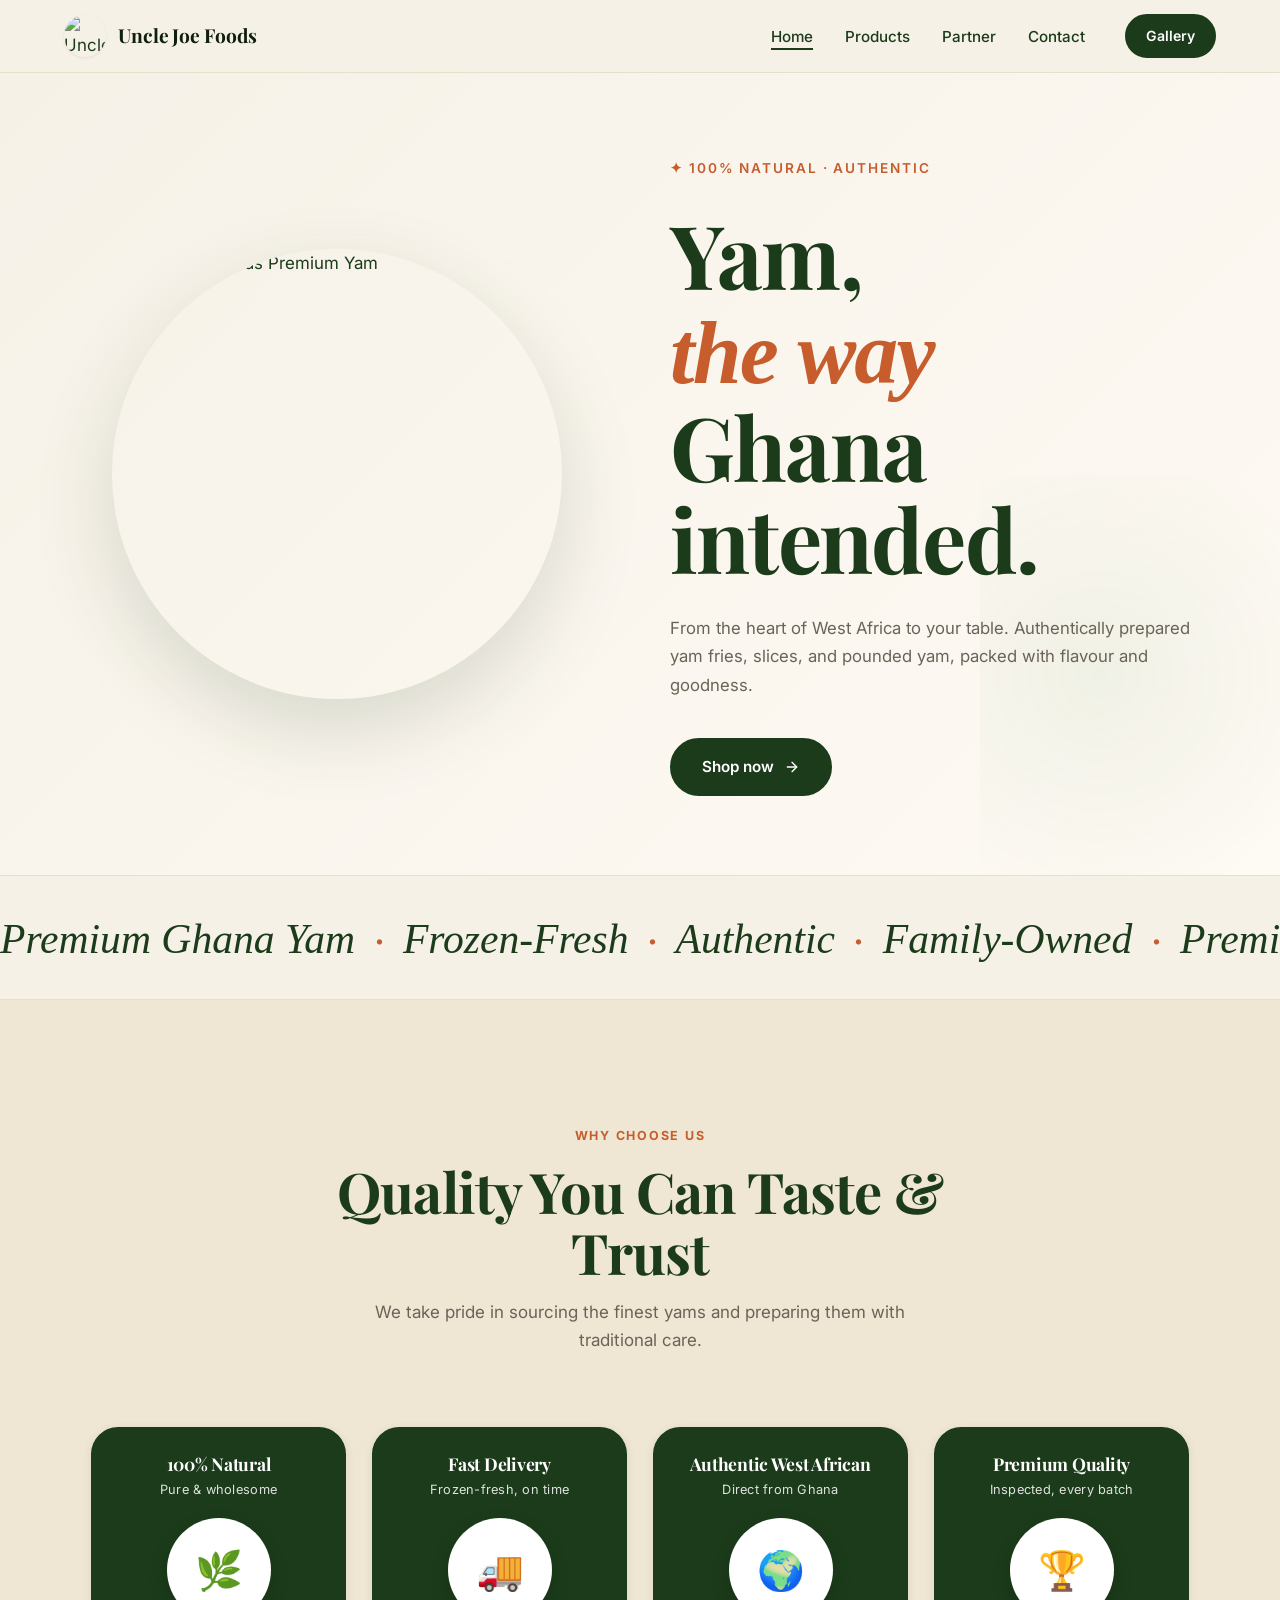
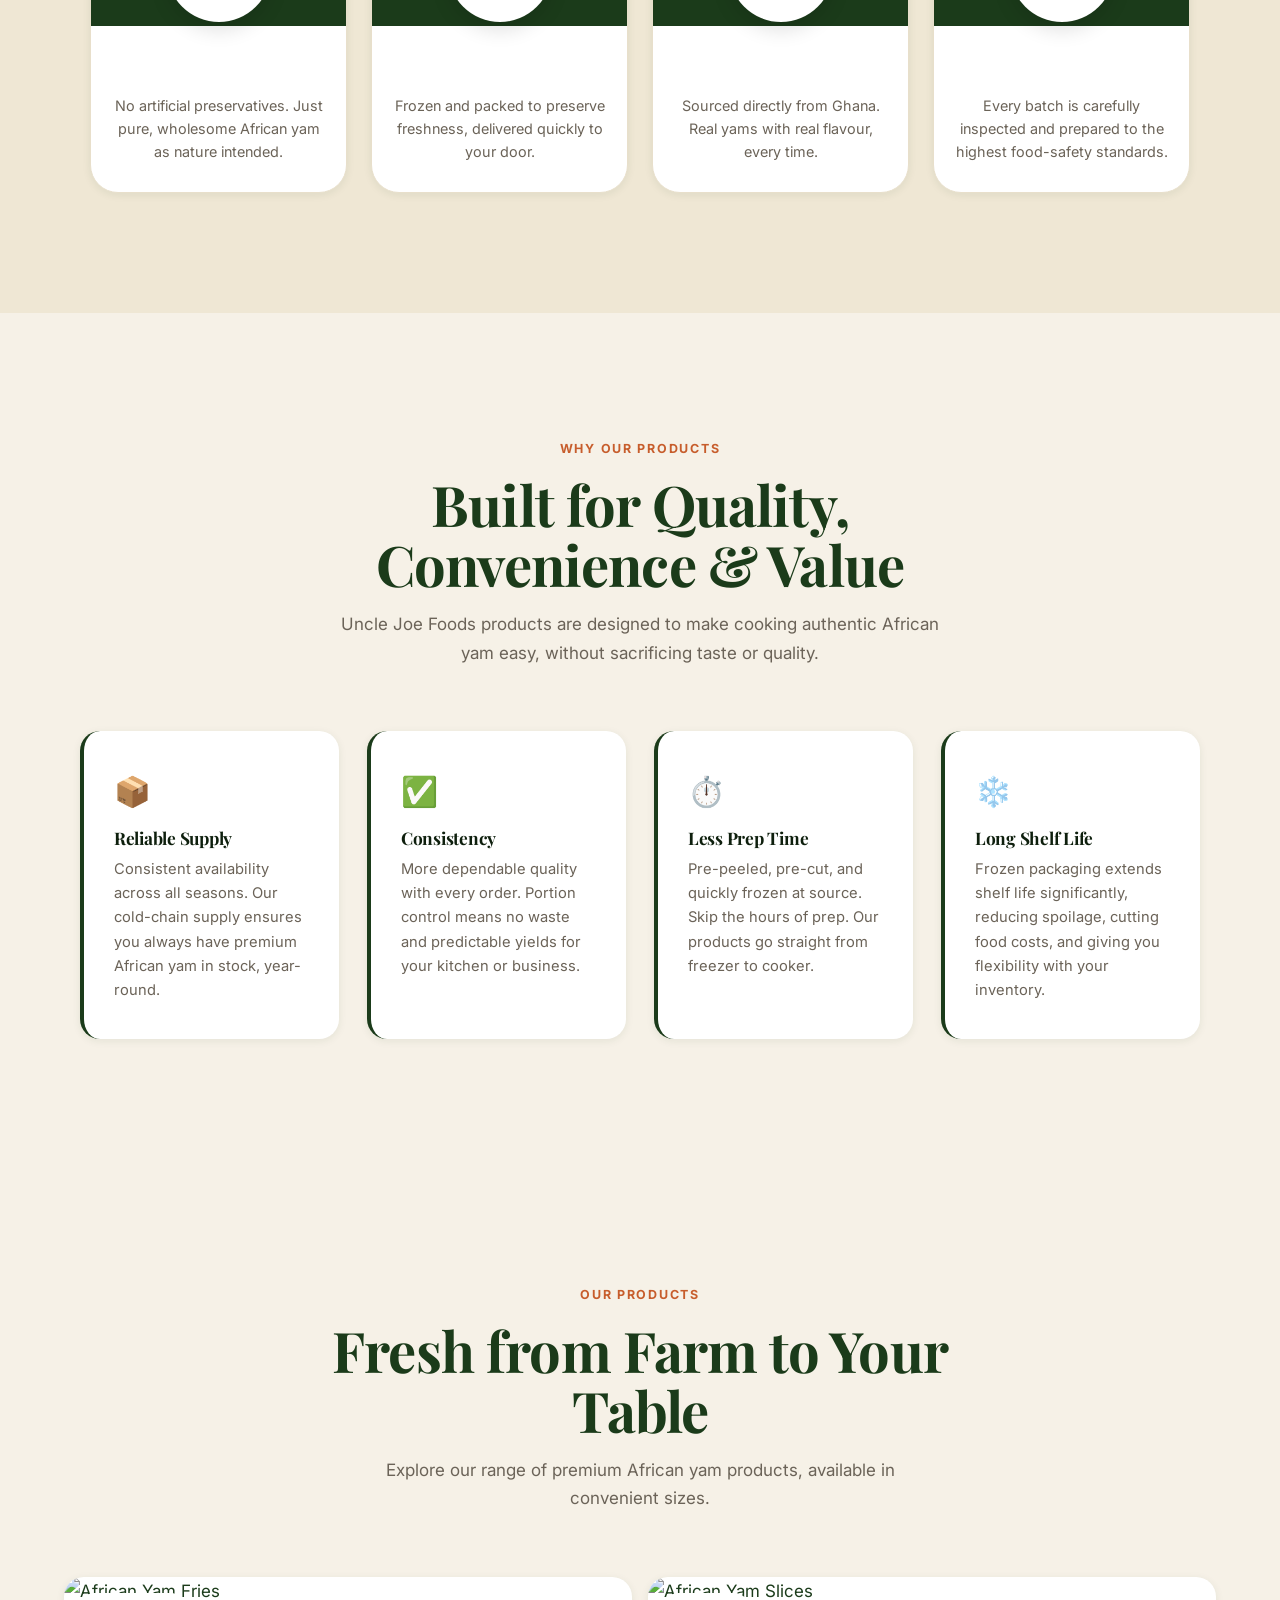
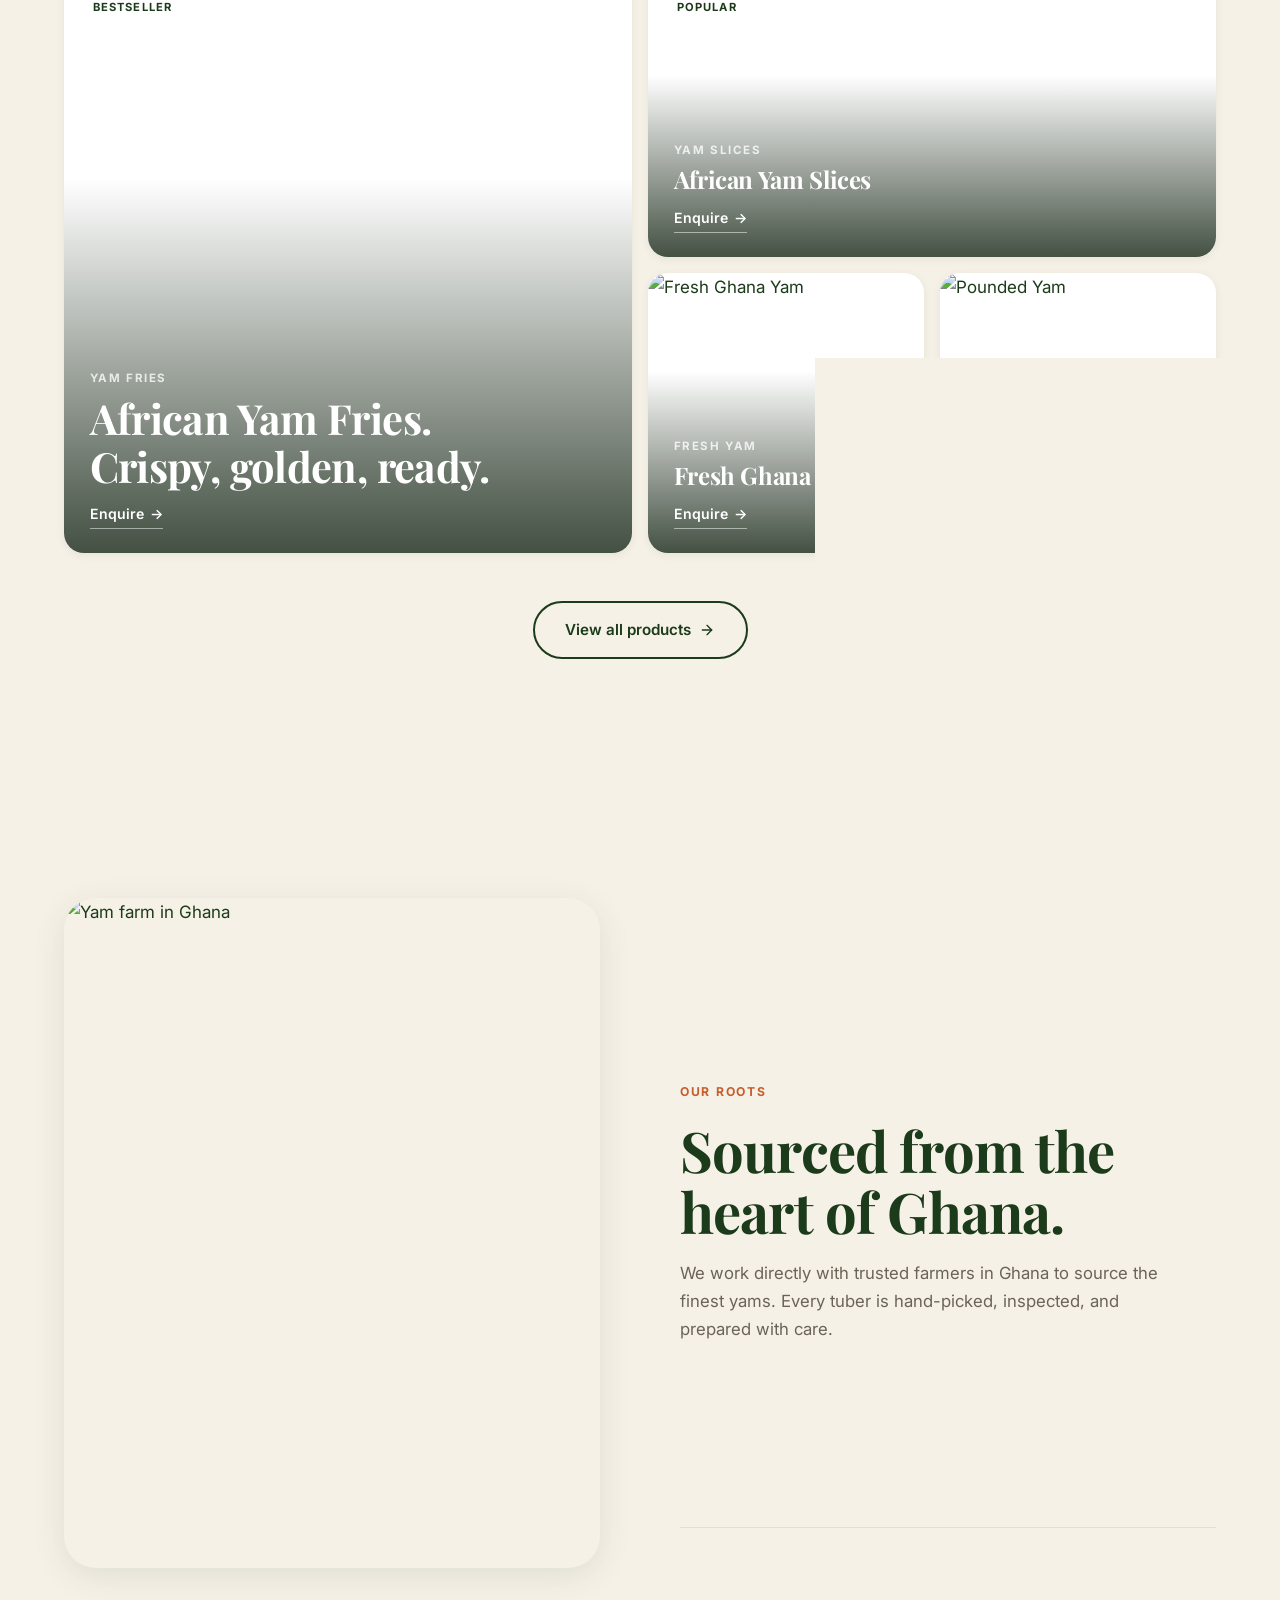
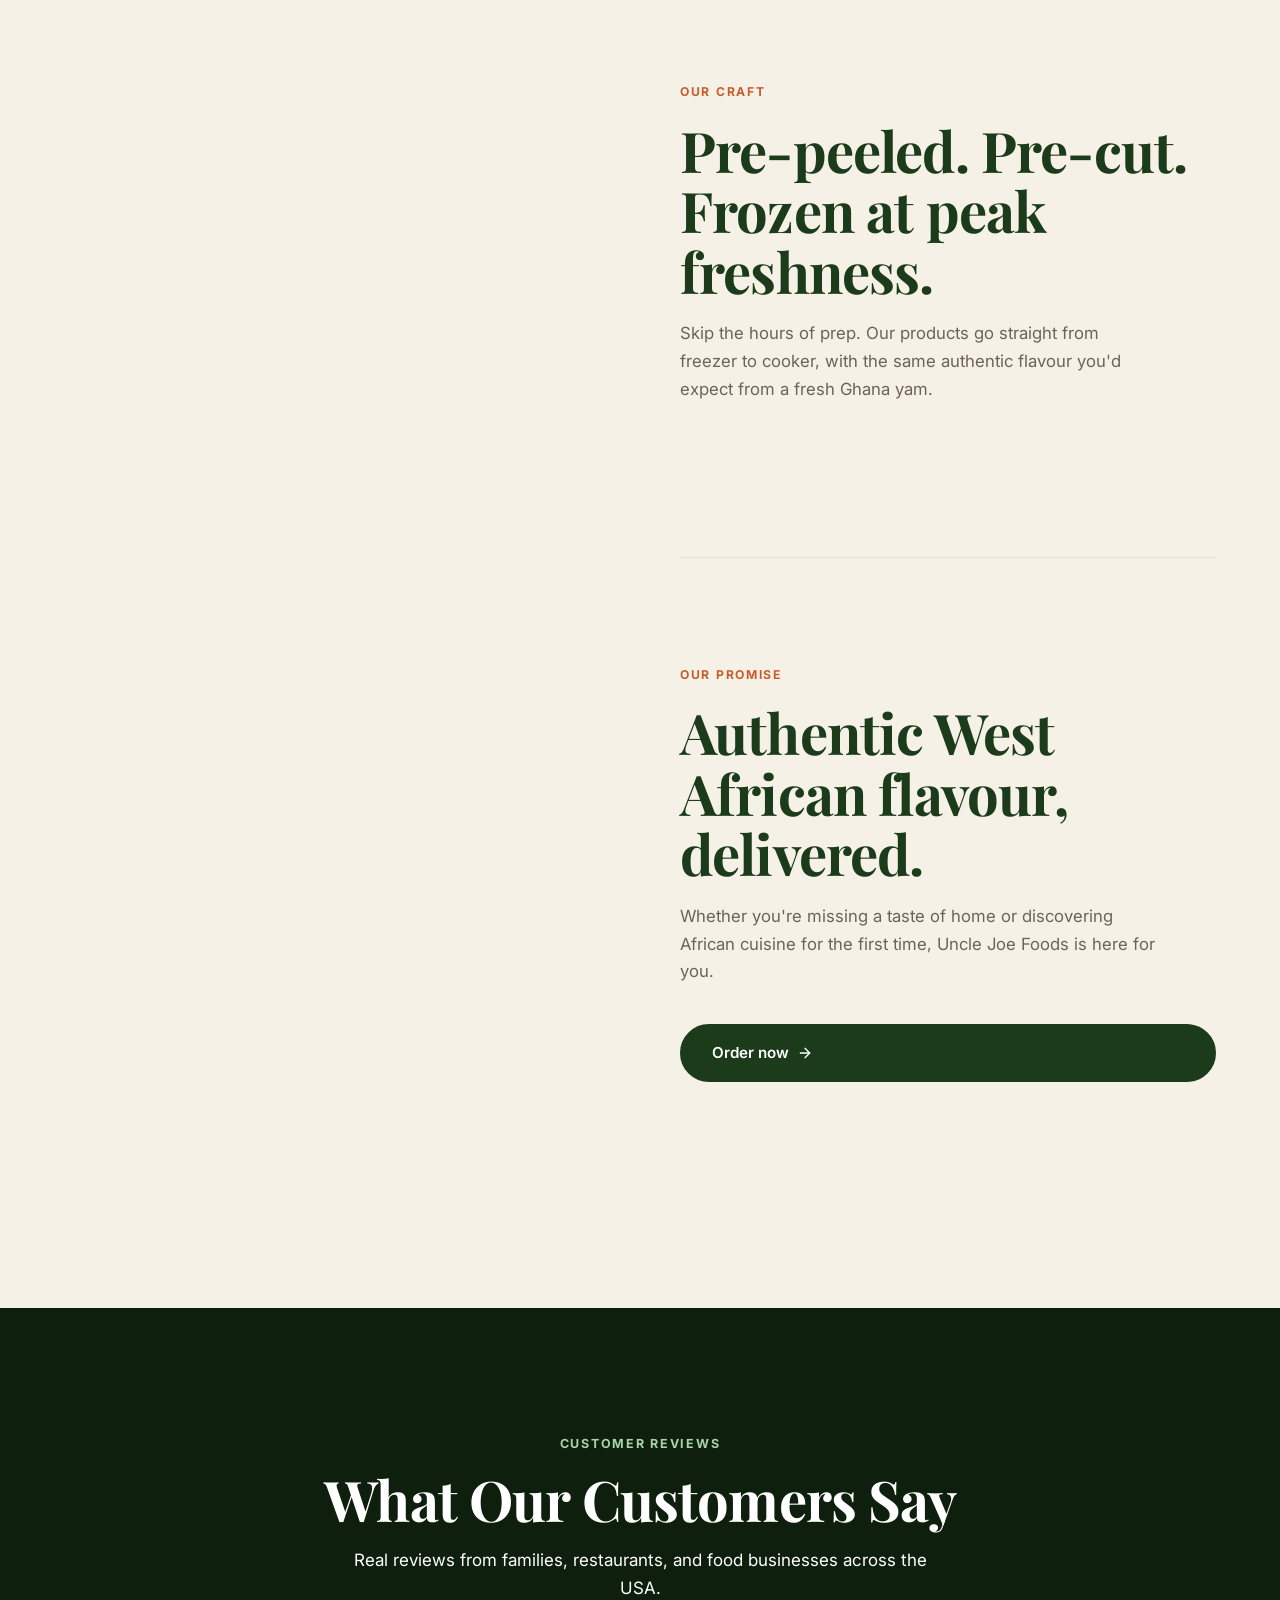
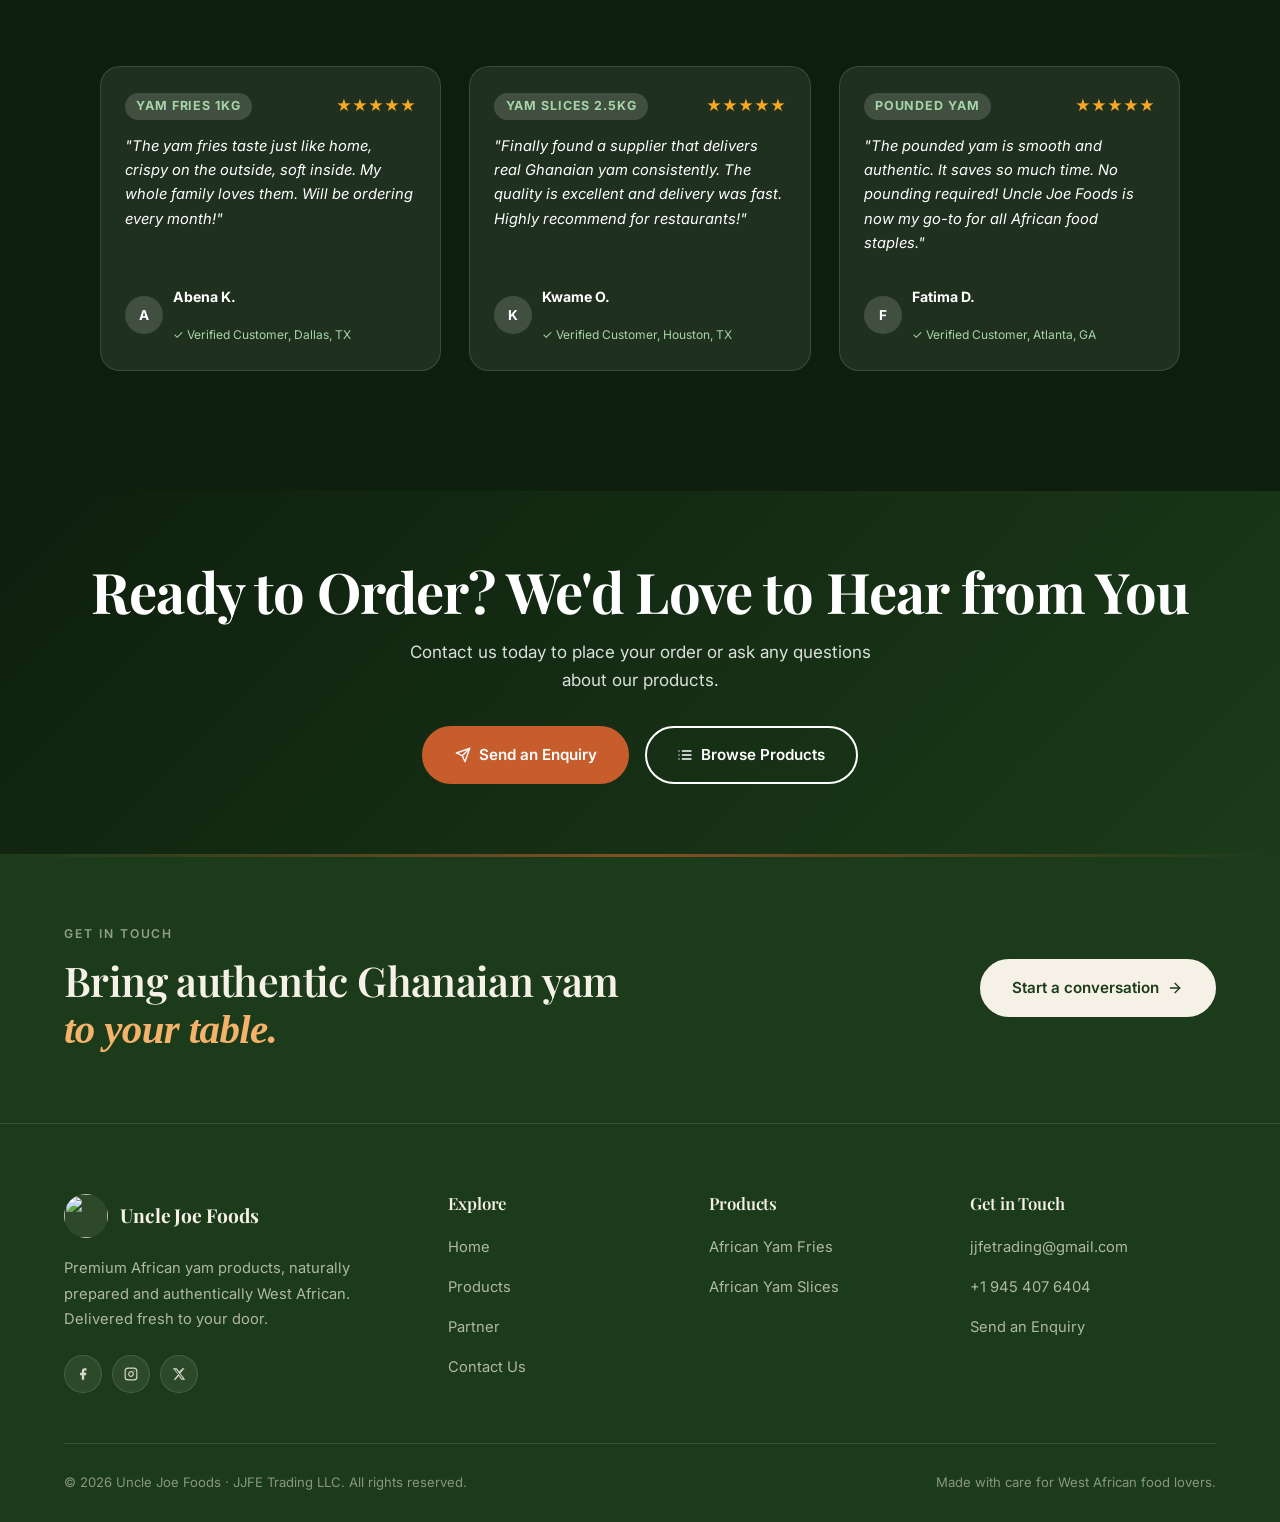
==== commit dc3b95ae: "Redesign hero: split layout with large bold headline and original text - Created modern split-layout" ====
--- a/index.html
+++ b/index.html
@@ -64,43 +64,36 @@
   </header>
 
 
-  <!-- ════════════════════ HERO (full-bleed editorial) ════════════════════ -->
+  <!-- ════════════════════ HERO (split layout with bold headline) ════════════════════ -->
   <section class="hero" id="hero" aria-label="Hero banner">
-
-    <div class="hero-bg-stack" id="heroVisual" aria-hidden="true">
-      <div class="hero-bg hero-bg--a is-active"
-           style="background-image: url('images/banner-hero.jpg'); background-image: image-set(url('images/banner-hero.webp') type('image/webp'), url('images/banner-hero.jpg') type('image/jpeg'));"></div>
-      <div class="hero-bg hero-bg--b"
-           style="background-image: url('images/banner-hero-2.jpg'); background-image: image-set(url('images/banner-hero-2.webp') type('image/webp'), url('images/banner-hero-2.jpg') type('image/jpeg'));"></div>
-    </div>
-    <div class="hero-scrim" aria-hidden="true"></div>
-
-    <div class="container">
+    <div class="container hero-grid">
+      
+      <!-- Left: Product Visual -->
+      <div class="hero-visual" id="heroVisual" aria-hidden="true">
+        <div class="hero-visual-inner">
+          <picture>
+            <source srcset="images/banner-hero.webp" type="image/webp" />
+            <img src="images/banner-hero.jpg" alt="Uncle Joe Foods Premium Yam" width="500" height="500" decoding="async" />
+          </picture>
+        </div>
+      </div>
+
+      <!-- Right: Content -->
       <div class="hero-content">
         <span class="eyebrow">✦ 100% Natural · Authentic</span>
-        <h1 class="display-1">Yam,<br/><em>the way</em><br/>Ghana intended.</h1>
-        <p>
-          From the heart of West Africa to your table. Authentically prepared
-          yam fries, slices, and pounded yam, packed with flavour and goodness.
+        <h1 class="hero-headline">Yam,<br/><em>the way</em><br/>Ghana<br/>intended.</h1>
+        <p class="hero-tagline">
+          From the heart of West Africa to your table. Authentically prepared yam fries, slices, and pounded yam, packed with flavour and goodness.
         </p>
         <div class="hero-actions">
           <a href="products.html" class="btn btn-primary btn-magnetic">
             Shop now
             <svg xmlns="http://www.w3.org/2000/svg" width="16" height="16" viewBox="0 0 24 24" fill="none" stroke="currentColor" stroke-width="2" stroke-linecap="round" stroke-linejoin="round" aria-hidden="true"><path d="M5 12h14"/><path d="m12 5 7 7-7 7"/></svg>
           </a>
-          <a href="contact.html" class="btn btn-ghost btn-magnetic">
-            <svg xmlns="http://www.w3.org/2000/svg" width="16" height="16" viewBox="0 0 24 24" fill="none" stroke="currentColor" stroke-width="2" stroke-linecap="round" stroke-linejoin="round" aria-hidden="true"><rect width="20" height="16" x="2" y="4" rx="2"/><path d="m22 7-8.97 5.7a1.94 1.94 0 0 1-2.06 0L2 7"/></svg>
-            Get in touch
-          </a>
-        </div>
-      </div>
-    </div>
-
-    <div class="hero-dots" role="group" aria-label="Hero slides">
-      <button class="active" data-slide="0" aria-label="Slide 1"></button>
-      <button data-slide="1" aria-label="Slide 2"></button>
-    </div>
-
+        </div>
+      </div>
+
+    </div>
   </section>
 
 
--- a/css/style.css
+++ b/css/style.css
@@ -277,87 +277,198 @@
 .nav-toggle.open span:nth-child(2) { opacity: 0; }
 .nav-toggle.open span:nth-child(3) { transform: translateY(-7px) rotate(-45deg); }
 
-/* ── Hero (full-bleed editorial with text overlay) ───────── */
+/* ── Hero (split layout: image left, content right) ───── */
 .hero {
   position: relative;
-  background: #1a1a1a;
-  min-height: clamp(620px, 92vh, 880px);
-  padding: 140px 0 110px;
+  background: linear-gradient(135deg, #F6F1E7 0%, #FEFAF4 100%);
+  min-height: 85vh;
+  padding: 80px 0;
   overflow: hidden;
-  isolation: isolate;
-  display: flex;
-  align-items: center;
-}
-.hero-bg-stack {
-  position: absolute;
-  inset: 0;
-  z-index: 0;
-  will-change: transform;
-}
-.hero-bg {
-  position: absolute;
-  inset: 0;
-  background-size: cover;
-  background-position: center 60%;
-  background-repeat: no-repeat;
-  opacity: 0;
-  transition: opacity 1.2s ease-in-out;
-  will-change: opacity;
-}
-.hero-bg.is-active { opacity: 1; }
-
-/* Readability scrim — vertical + left-side darken */
-.hero-scrim {
-  position: absolute;
-  inset: 0;
-  z-index: 1;
-  background:
-    linear-gradient(90deg, rgba(0,0,0,.62) 0%, rgba(0,0,0,.38) 45%, rgba(0,0,0,.15) 100%),
-    linear-gradient(180deg, rgba(0,0,0,.15) 0%, rgba(0,0,0,0) 35%, rgba(0,0,0,.45) 100%);
-  pointer-events: none;
-}
-
+  display: flex;
+  align-items: center;
+}
+
+.hero-grid {
+  display: grid;
+  grid-template-columns: 1fr 1fr;
+  gap: 60px;
+  align-items: center;
+}
+
+/* Left: Hero Visual */
+.hero-visual {
+  position: relative;
+  display: flex;
+  justify-content: center;
+  align-items: center;
+  order: -1;
+}
+
+.hero-visual-inner {
+  position: relative;
+  width: 100%;
+  max-width: 450px;
+  aspect-ratio: 1;
+  border-radius: 50%;
+  overflow: hidden;
+  box-shadow: 0 30px 80px rgba(27, 59, 26, 0.15);
+  animation: heroVisualFloat 4s ease-in-out infinite;
+}
+
+@keyframes heroVisualFloat {
+  0%, 100% { transform: translateY(0px); }
+  50% { transform: translateY(-15px); }
+}
+
+.hero-visual-inner img {
+  width: 100%;
+  height: 100%;
+  object-fit: cover;
+  object-position: center;
+}
+
+/* Right: Content */
 .hero-content {
   position: relative;
   z-index: 2;
-  max-width: 720px;
-  color: #fff;
-}
+  max-width: 600px;
+}
+
 .hero-content .eyebrow {
   display: inline-flex;
   align-items: center;
-  gap: .5rem;
-  background: rgba(255,255,255,.08);
-  backdrop-filter: blur(8px);
-  -webkit-backdrop-filter: blur(8px);
-  border: 1px solid rgba(255,255,255,.22);
-  color: #fff;
-  font-size: .76rem;
+  gap: 0.5rem;
+  font-size: 0.85rem;
   font-weight: 600;
-  letter-spacing: .14em;
+  letter-spacing: 0.14em;
   text-transform: uppercase;
-  padding: .5rem 1.05rem;
-  border-radius: 50px;
-  margin-bottom: 1.6rem;
-}
-.hero-content h1,
-.hero-content .display-1 {
-  color: #fff;
-  margin-bottom: 1.4rem;
-  text-shadow: 0 2px 20px rgba(0,0,0,.35);
-}
-.hero-content .display-1 em {
-  color: #F4B26A; /* lighter terracotta-gold for legibility on photo */
+  color: var(--clr-accent);
+  margin-bottom: 1.8rem;
+}
+
+.hero-headline {
+  font-family: var(--font-heading);
+  font-size: clamp(3.5rem, 8.5vw, 5.5rem);
+  line-height: 1.05;
+  margin-bottom: 1.8rem;
+  color: var(--clr-text);
+  letter-spacing: -0.02em;
+  font-weight: 700;
+}
+
+.hero-headline em {
   font-style: italic;
-}
-.hero-content p {
-  color: rgba(255,255,255,.88);
-  font-size: 1.18rem;
+  color: var(--clr-accent);
+  font-weight: 600;
+}
+
+.hero-tagline {
+  font-size: 1.05rem;
+  line-height: 1.7;
+  color: var(--clr-text-muted);
+  margin-bottom: 2.4rem;
   max-width: 540px;
-  margin-bottom: 2.2rem;
-  text-shadow: 0 1px 12px rgba(0,0,0,.4);
-}
-.hero-actions { display: flex; gap: 1rem; flex-wrap: wrap; }
+}
+
+.hero-actions {
+  display: flex;
+  gap: 1rem;
+  align-items: center;
+}
+
+.hero-actions .btn {
+  display: inline-flex;
+  align-items: center;
+  gap: 0.6rem;
+}
+
+/* Decorative flourish */
+.hero::after {
+  content: '';
+  position: absolute;
+  bottom: 0;
+  right: -100px;
+  width: 400px;
+  height: 400px;
+  background: radial-gradient(circle at 30% 50%, rgba(46, 125, 50, 0.06) 0%, transparent 70%);
+  pointer-events: none;
+  z-index: 1;
+}
+
+/* Responsive: stack vertically on tablet/mobile */
+@media (max-width: 900px) {
+  .hero {
+    min-height: auto;
+    padding: 80px 0;
+  }
+
+  .hero-grid {
+    grid-template-columns: 1fr;
+    gap: 40px;
+  }
+
+  .hero-visual {
+    order: -1;
+  }
+
+  .hero-visual-inner {
+    max-width: 350px;
+  }
+
+  .hero-headline {
+    font-size: clamp(2.5rem, 6vw, 3.5rem);
+  }
+
+  .hero-tagline {
+    font-size: 1rem;
+  }
+
+  .hero::after {
+    width: 250px;
+    height: 250px;
+    right: -80px;
+    bottom: -50px;
+  }
+}
+
+@media (max-width: 600px) {
+  .hero {
+    padding: 60px 0;
+  }
+
+  .hero-grid {
+    gap: 30px;
+  }
+
+  .hero-visual-inner {
+    max-width: 280px;
+  }
+
+  .hero-headline {
+    font-size: clamp(2rem, 5vw, 2.5rem);
+  }
+
+  .hero-content .eyebrow {
+    font-size: 0.75rem;
+  }
+
+  .hero-tagline {
+    font-size: 0.95rem;
+    margin-bottom: 1.8rem;
+  }
+
+  .hero::after {
+    display: none;
+  }
+}
+
+/* Remove old hero-related classes no longer used */
+.hero-bg-stack,
+.hero-bg,
+.hero-scrim,
+.hero-dots {
+  display: none !important;
+}
 
 /* Ghost button — for image overlays */
 .btn-ghost {
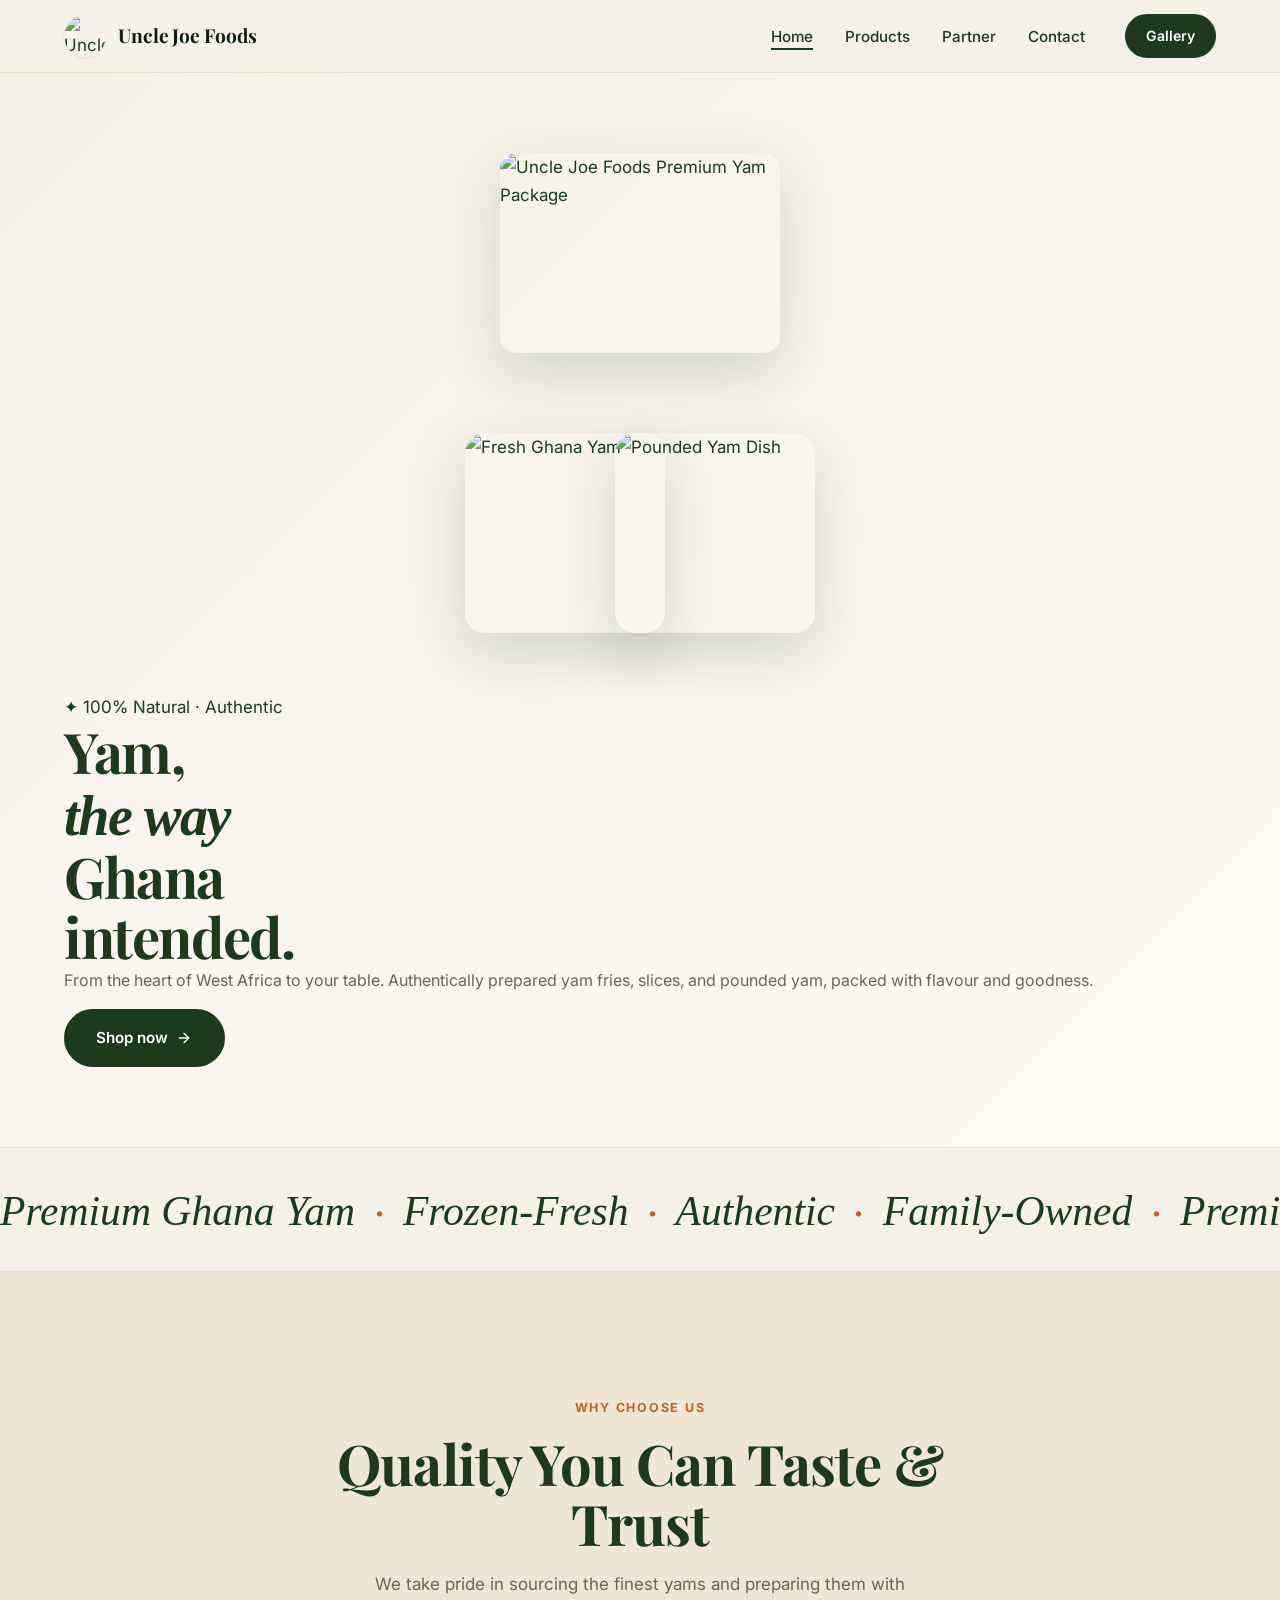
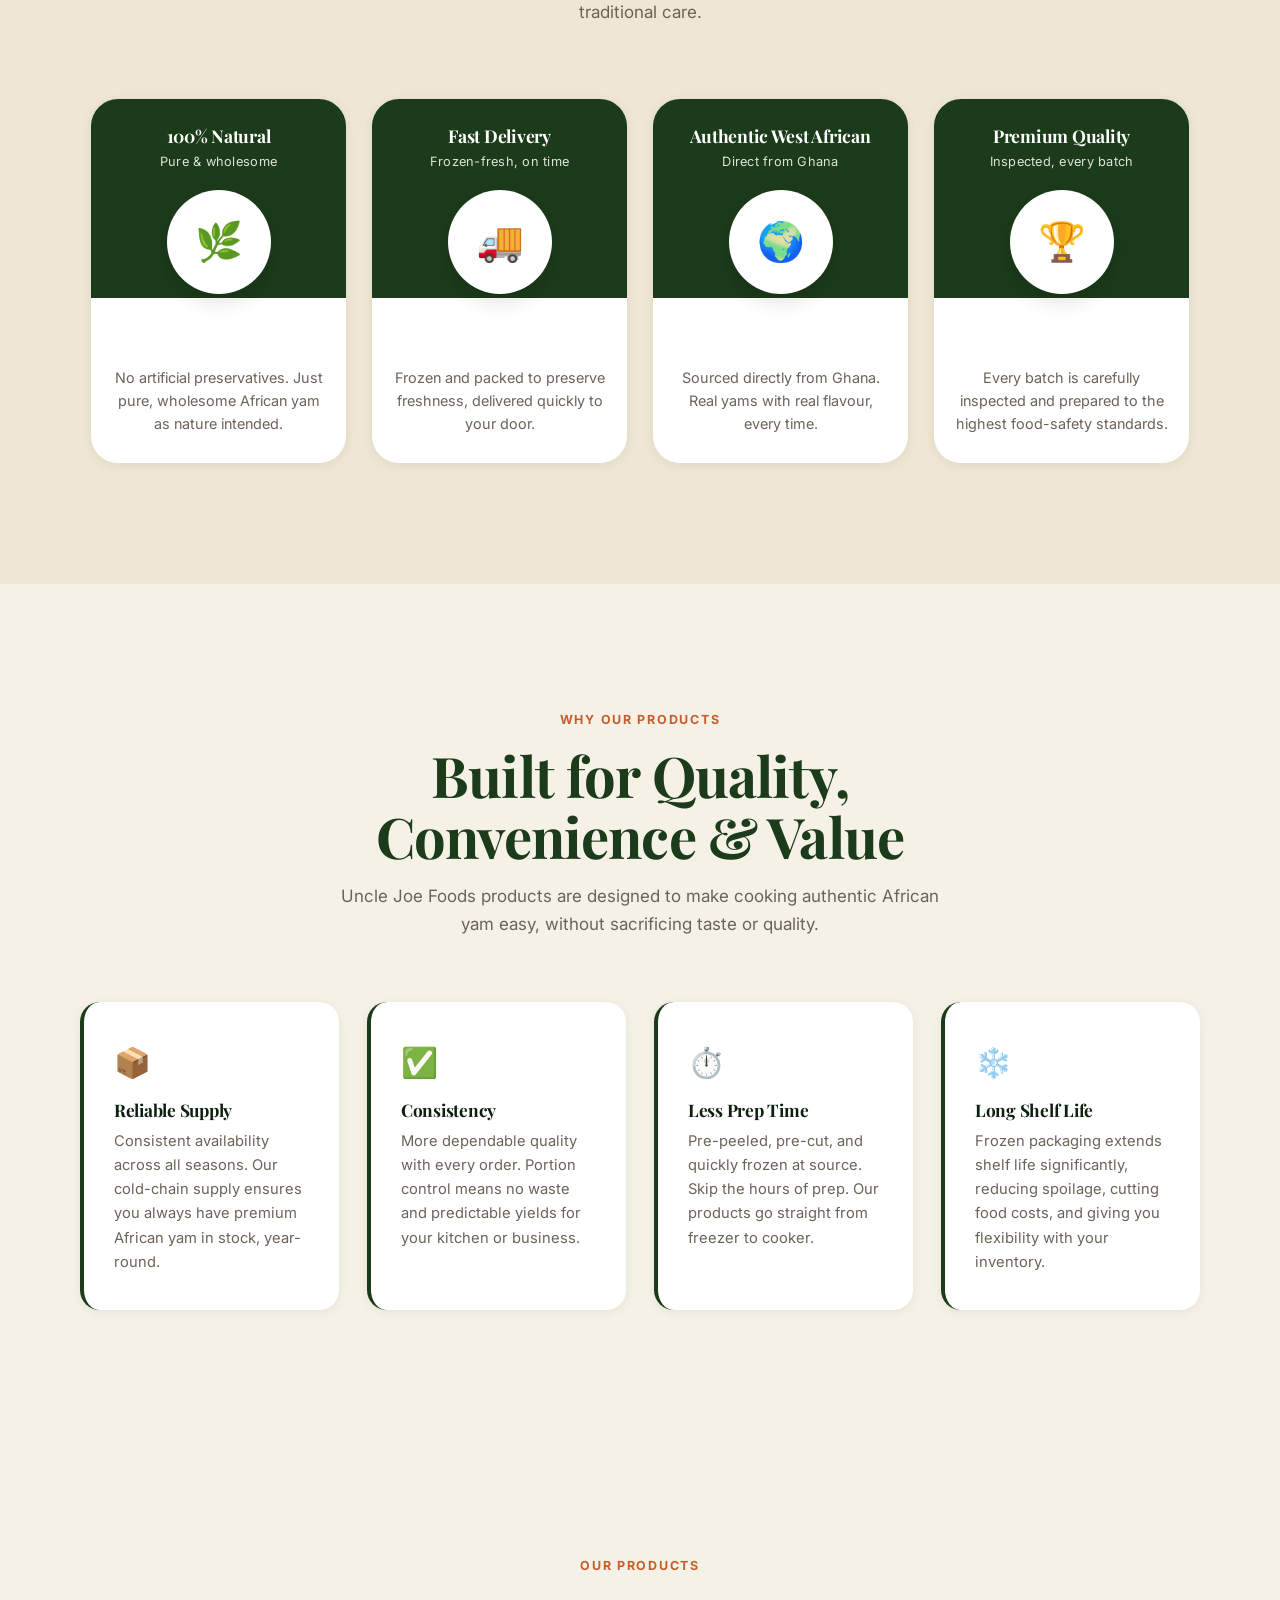
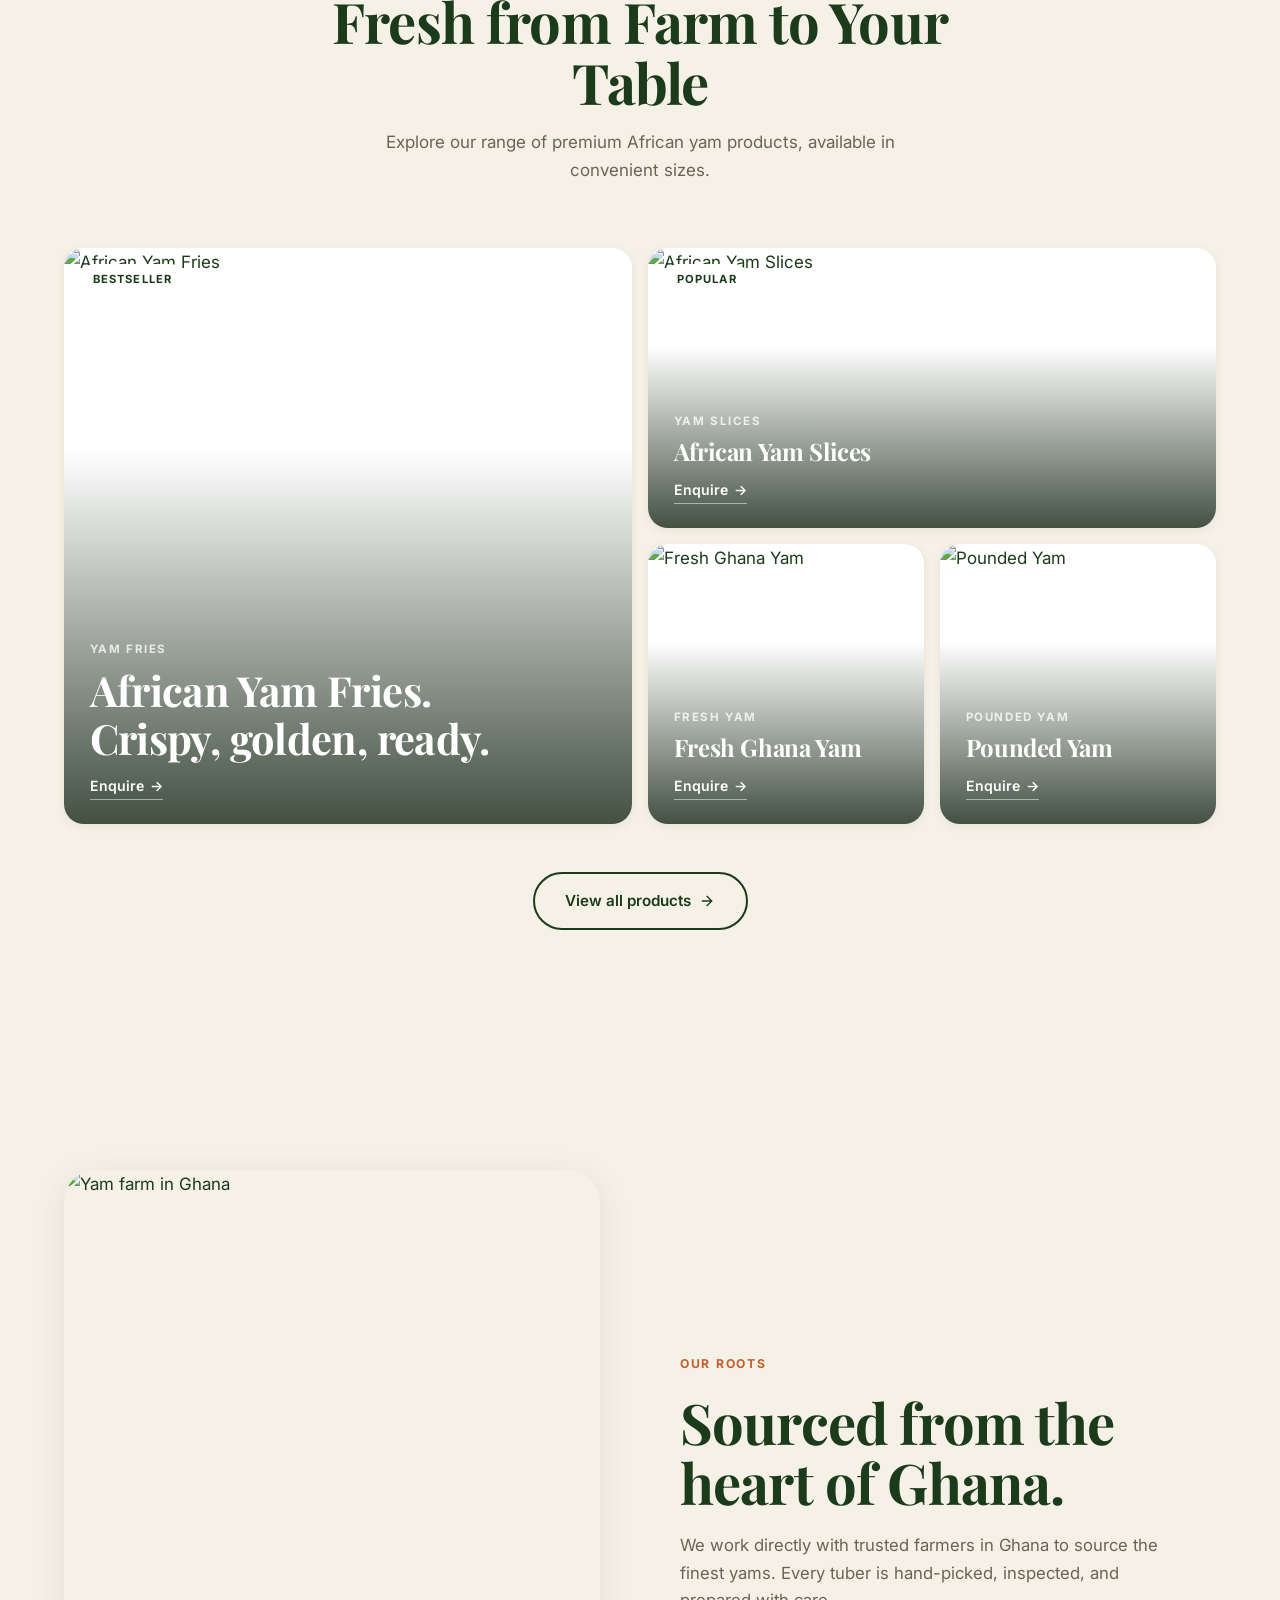
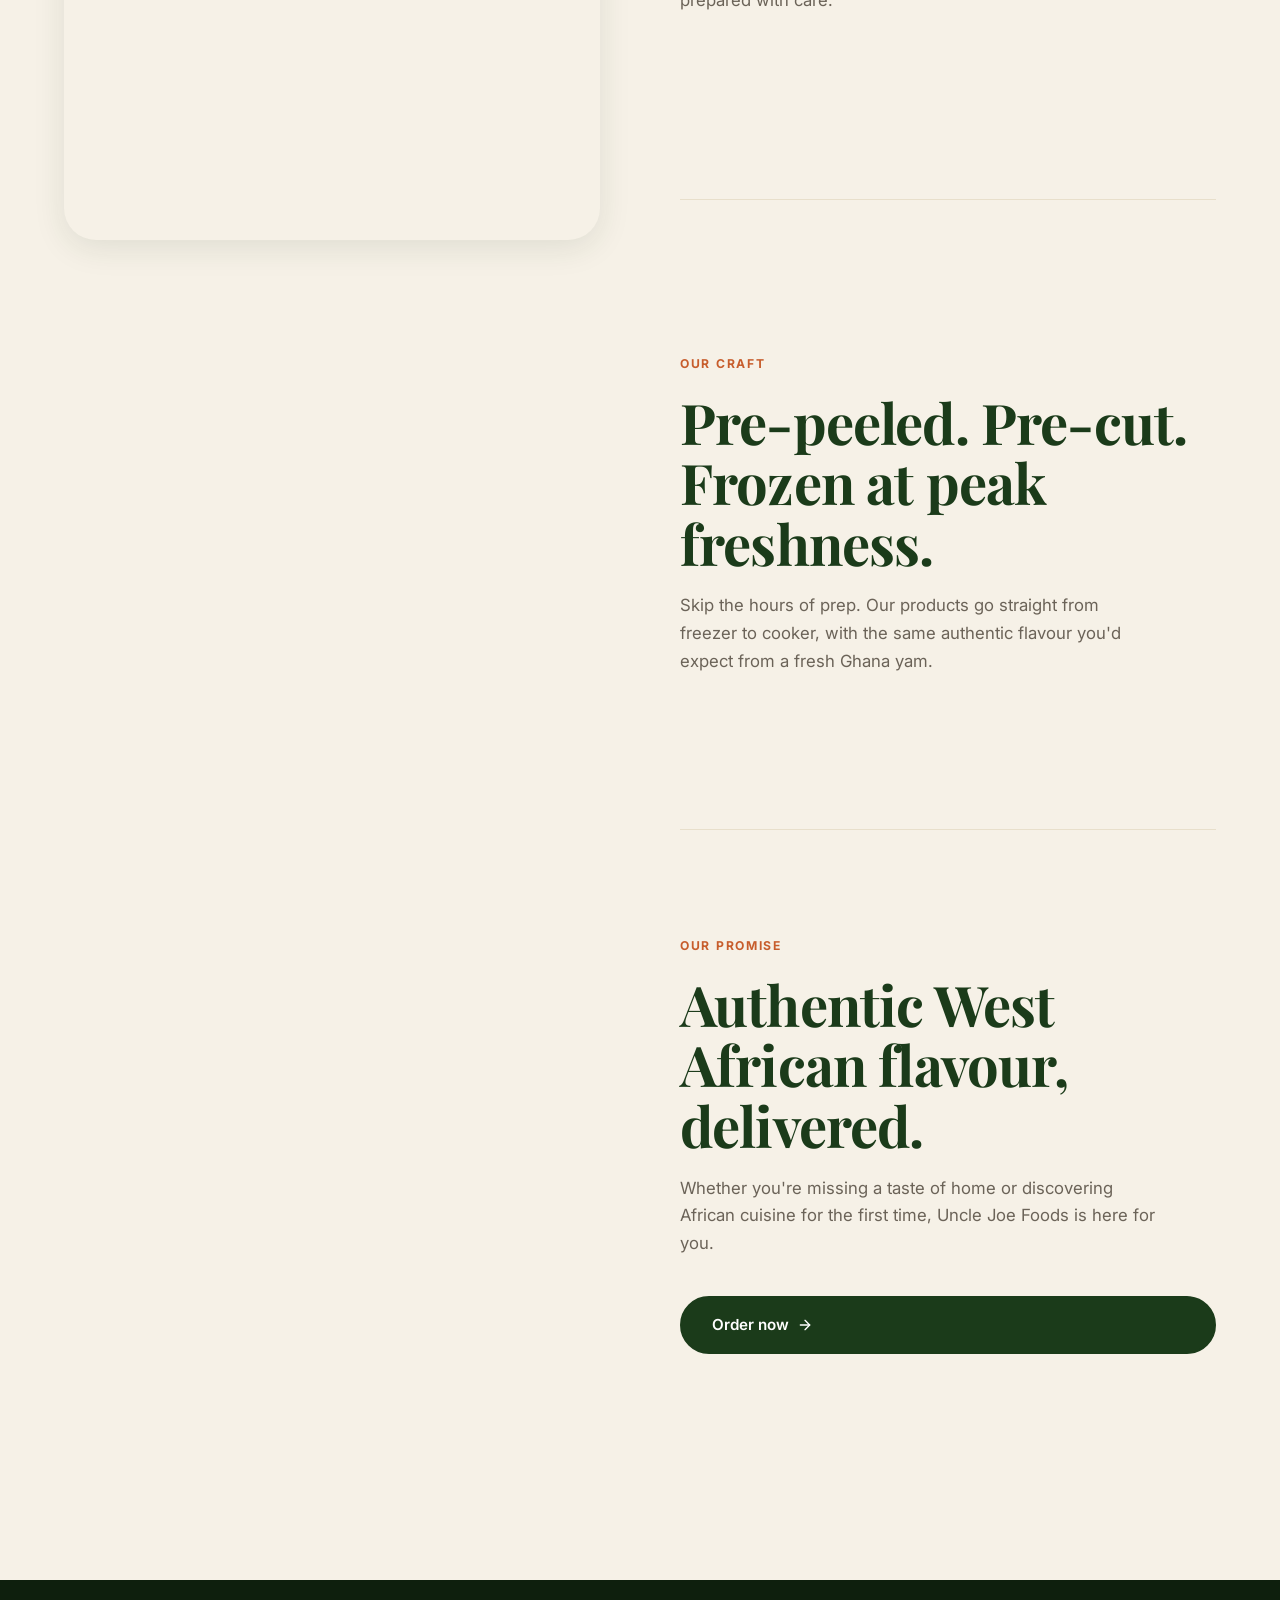
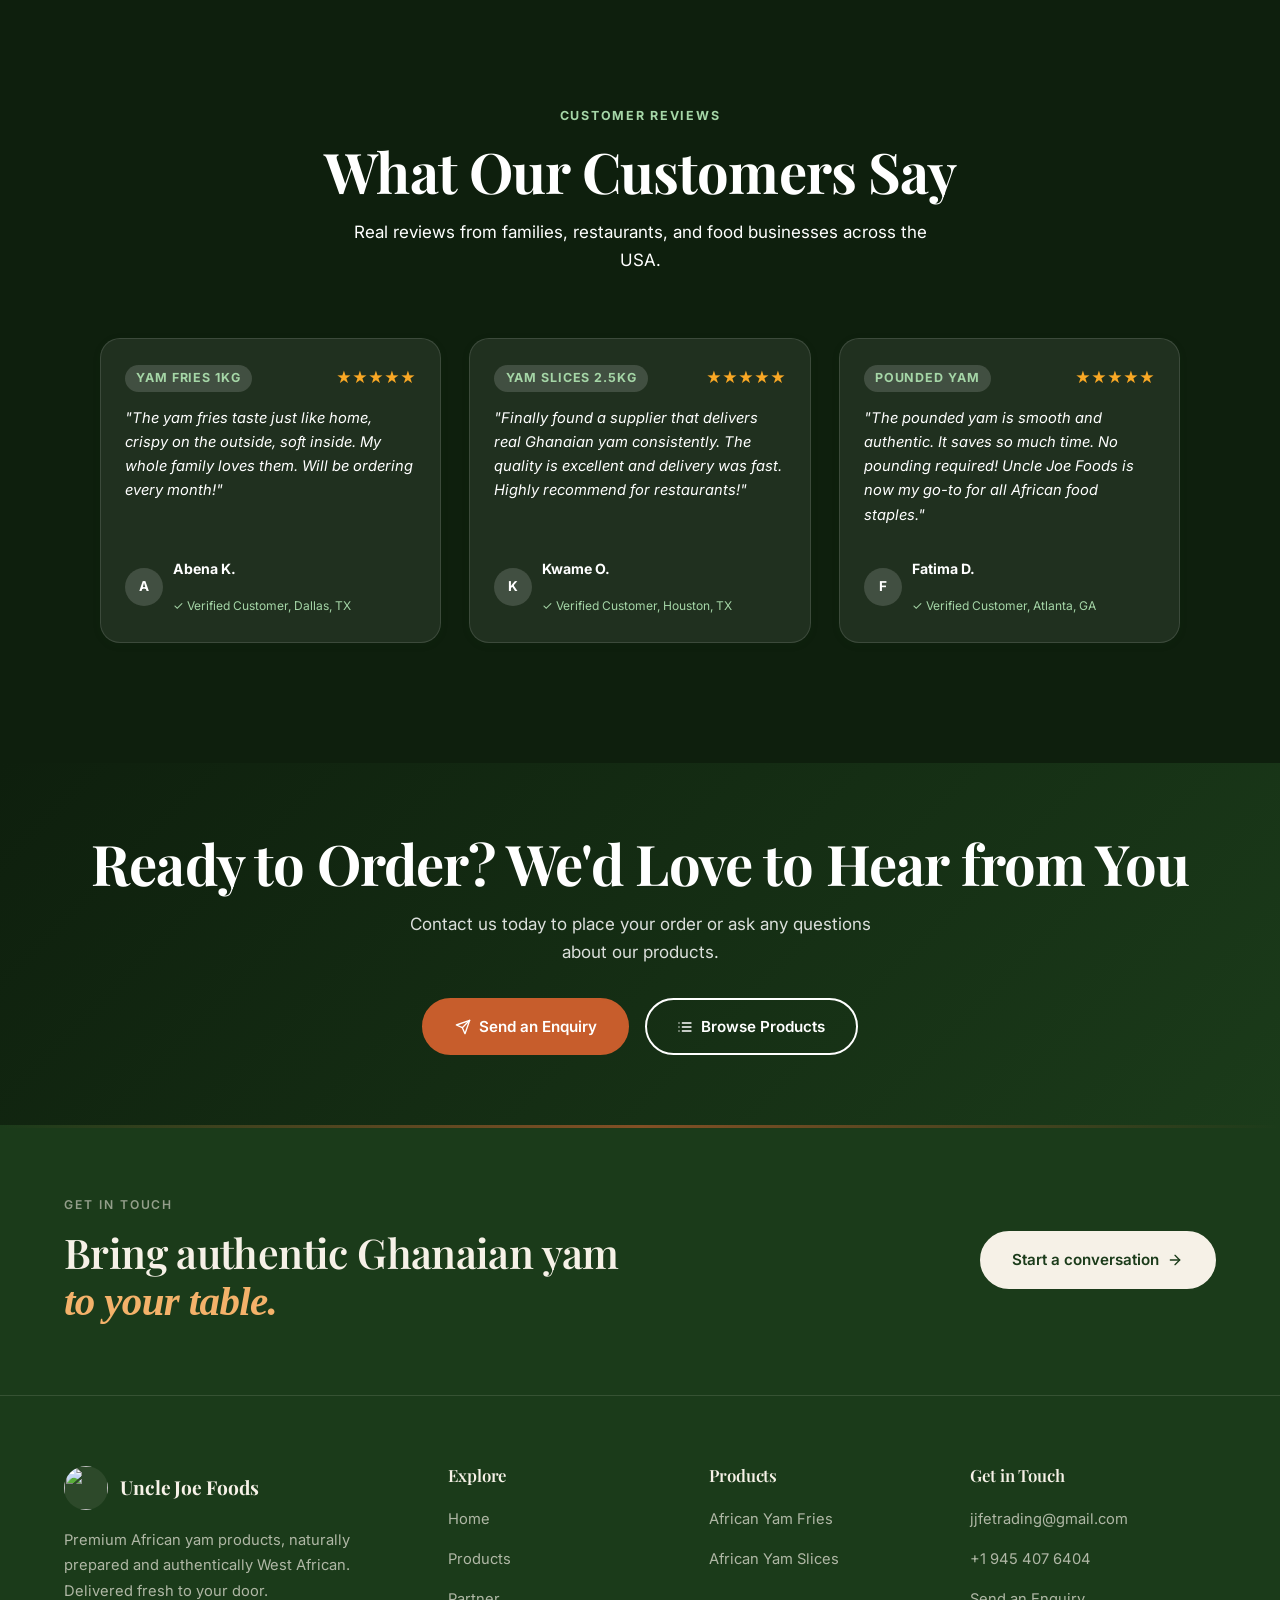
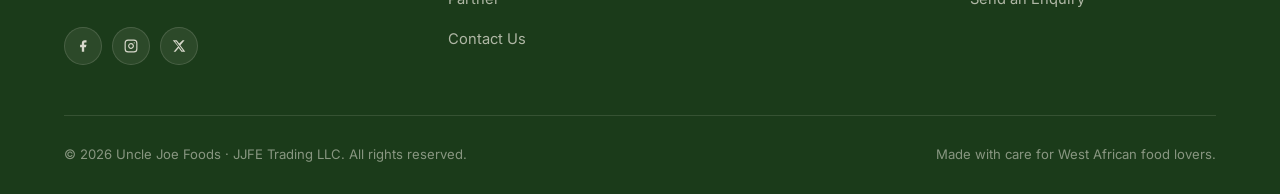
==== commit e61b8834: "Add overlapping product images to hero section - Added three layered product images creating interse" ====
--- a/index.html
+++ b/index.html
@@ -68,13 +68,32 @@
   <section class="hero" id="hero" aria-label="Hero banner">
     <div class="container hero-grid">
       
-      <!-- Left: Product Visual -->
+      <!-- Left: Product Visual with Overlapping Images -->
       <div class="hero-visual" id="heroVisual" aria-hidden="true">
         <div class="hero-visual-inner">
-          <picture>
-            <source srcset="images/banner-hero.webp" type="image/webp" />
-            <img src="images/banner-hero.jpg" alt="Uncle Joe Foods Premium Yam" width="500" height="500" decoding="async" />
-          </picture>
+          <!-- Top Center: Package -->
+          <div class="hero-visual-item hero-visual--package">
+            <picture>
+              <source srcset="images/banner-hero.webp" type="image/webp" />
+              <img src="images/banner-hero.jpg" alt="Uncle Joe Foods Premium Yam Package" width="450" height="300" decoding="async" />
+            </picture>
+          </div>
+          
+          <!-- Bottom Left: Fresh Yam -->
+          <div class="hero-visual-item hero-visual--fresh">
+            <picture>
+              <source srcset="images/fresh-ghana-yam.webp" type="image/webp" />
+              <img src="images/fresh-ghana-yam.jpg" alt="Fresh Ghana Yam" width="380" height="320" decoding="async" />
+            </picture>
+          </div>
+          
+          <!-- Bottom Right: Pounded Yam -->
+          <div class="hero-visual-item hero-visual--pounded">
+            <picture>
+              <source srcset="images/pounded-yam.webp" type="image/webp" />
+              <img src="images/pounded-yam.jpg" alt="Pounded Yam Dish" width="340" height="340" decoding="async" />
+            </picture>
+          </div>
         </div>
       </div>
 
--- a/css/style.css
+++ b/css/style.css
@@ -320,87 +320,146 @@
   50% { transform: translateY(-15px); }
 }
 
-.hero-visual-inner img {
+/* Overlapping product images */
+.hero-visual-item {
+  position: absolute;
+  border-radius: 12px;
+  overflow: hidden;
+  box-shadow: 0 20px 60px rgba(27, 59, 26, 0.18);
+}
+
+.hero-visual-item picture {
+  display: block;
+  width: 100%;
+  height: 100%;
+}
+
+.hero-visual-item img {
   width: 100%;
   height: 100%;
   object-fit: cover;
   object-position: center;
-}
-
-/* Right: Content */
-.hero-content {
+  display: block;
+}
+
+/* Package: Top Center */
+.hero-visual--package {
+  width: 280px;
+  height: 200px;
+  top: 0;
+  left: 50%;
+  transform: translateX(-50%);
+  z-index: 3;
+  border-radius: 16px;
+}
+
+/* Fresh Yam: Bottom Left */
+.hero-visual--fresh {
+  width: 200px;
+  height: 200px;
+  bottom: 20px;
+  left: 0;
+  z-index: 2;
+  border-radius: 20px;
+}
+
+/* Pounded Yam: Bottom Right */
+.hero-visual--pounded {
+  width: 200px;
+  height: 200px;
+  bottom: 20px;
+  right: 0;
+  z-index: 2;
+  border-radius: 20px;
+}
+
+.hero-visual-inner {
   position: relative;
+  width: 100%;
+  max-width: 500px;
+  height: 500px;
+  background: none;
+  border-radius: 0;
+  overflow: visible;
+  box-shadow: none;
+  animation: heroVisualContainerFloat 4s ease-in-out infinite;
+}
+
+@keyframes heroVisualContainerFloat {
+  0%, 100% { transform: translateY(0px); }
+  50% { transform: translateY(-15px); }
+}
+
+@keyframes heroVisualFloat {
+  0%, 100% { transform: translateY(0px); }
+  50% { transform: translateY(-15px); }
+}
+
+/* Overlapping product images */
+.hero-visual-item {
+  position: absolute;
+  border-radius: 12px;
+  overflow: hidden;
+  box-shadow: 0 20px 60px rgba(27, 59, 26, 0.18);
+}
+
+.hero-visual-item picture {
+  display: block;
+  width: 100%;
+  height: 100%;
+}
+
+.hero-visual-item img {
+  width: 100%;
+  height: 100%;
+  object-fit: cover;
+  object-position: center;
+  display: block;
+}
+
+/* Package: Top Center */
+.hero-visual--package {
+  width: 280px;
+  height: 200px;
+  top: 0;
+  left: 50%;
+  transform: translateX(-50%);
+  z-index: 3;
+  border-radius: 16px;
+}
+
+/* Fresh Yam: Bottom Left */
+.hero-visual--fresh {
+  width: 200px;
+  height: 200px;
+  bottom: 20px;
+  left: 0;
   z-index: 2;
-  max-width: 600px;
-}
-
-.hero-content .eyebrow {
-  display: inline-flex;
-  align-items: center;
-  gap: 0.5rem;
-  font-size: 0.85rem;
-  font-weight: 600;
-  letter-spacing: 0.14em;
-  text-transform: uppercase;
-  color: var(--clr-accent);
-  margin-bottom: 1.8rem;
-}
-
-.hero-headline {
-  font-family: var(--font-heading);
-  font-size: clamp(3.5rem, 8.5vw, 5.5rem);
-  line-height: 1.05;
-  margin-bottom: 1.8rem;
-  color: var(--clr-text);
-  letter-spacing: -0.02em;
-  font-weight: 700;
-}
-
-.hero-headline em {
-  font-style: italic;
-  color: var(--clr-accent);
-  font-weight: 600;
-}
-
-.hero-tagline {
-  font-size: 1.05rem;
-  line-height: 1.7;
-  color: var(--clr-text-muted);
-  margin-bottom: 2.4rem;
-  max-width: 540px;
-}
-
-.hero-actions {
-  display: flex;
-  gap: 1rem;
-  align-items: center;
-}
-
-.hero-actions .btn {
-  display: inline-flex;
-  align-items: center;
-  gap: 0.6rem;
-}
-
-/* Decorative flourish */
-.hero::after {
-  content: '';
-  position: absolute;
-  bottom: 0;
-  right: -100px;
-  width: 400px;
-  height: 400px;
-  background: radial-gradient(circle at 30% 50%, rgba(46, 125, 50, 0.06) 0%, transparent 70%);
-  pointer-events: none;
-  z-index: 1;
-}
-
-/* Responsive: stack vertically on tablet/mobile */
-@media (max-width: 900px) {
-  .hero {
-    min-height: auto;
-    padding: 80px 0;
-  }
+  border-radius: 20px;
+}
+
+/* Pounded Yam: Bottom Right */
+.hero-visual--pounded {
+  width: 200px;
+  height: 200px;
+  bottom: 20px;
+  right: 0;
+  z-index: 2;
+  border-radius: 20px;
+}
+
+/* Hero visual container for overlapping images */
+.hero-visual-inner {
+  position: relative;
+  width: 100%;
+  max-width: 500px;
+  height: 500px;
+  background: none;
+  border-radius: 0;
+  overflow: visible;
+  box-shadow: none;
+  animation: heroVisualFloat 4s ease-in-out infinite;
+}
 
   .hero-grid {
     grid-template-columns: 1fr;
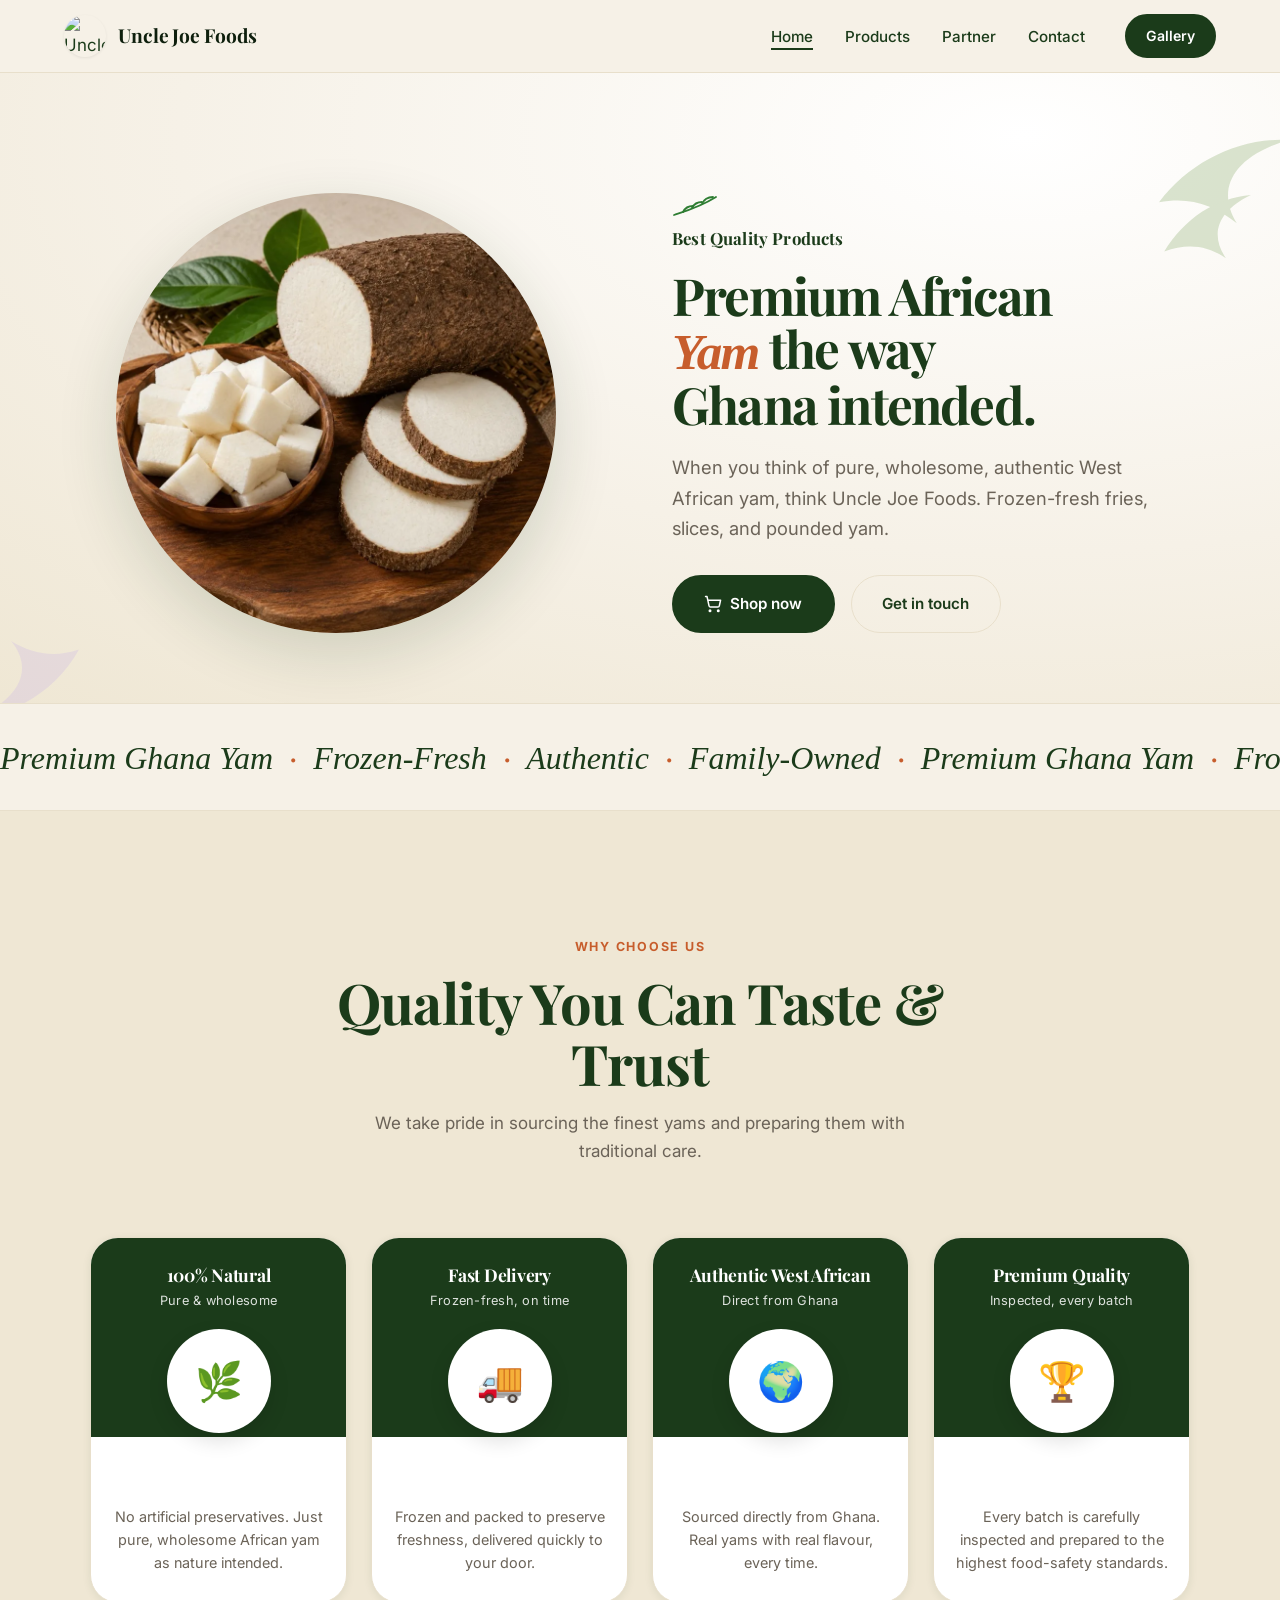
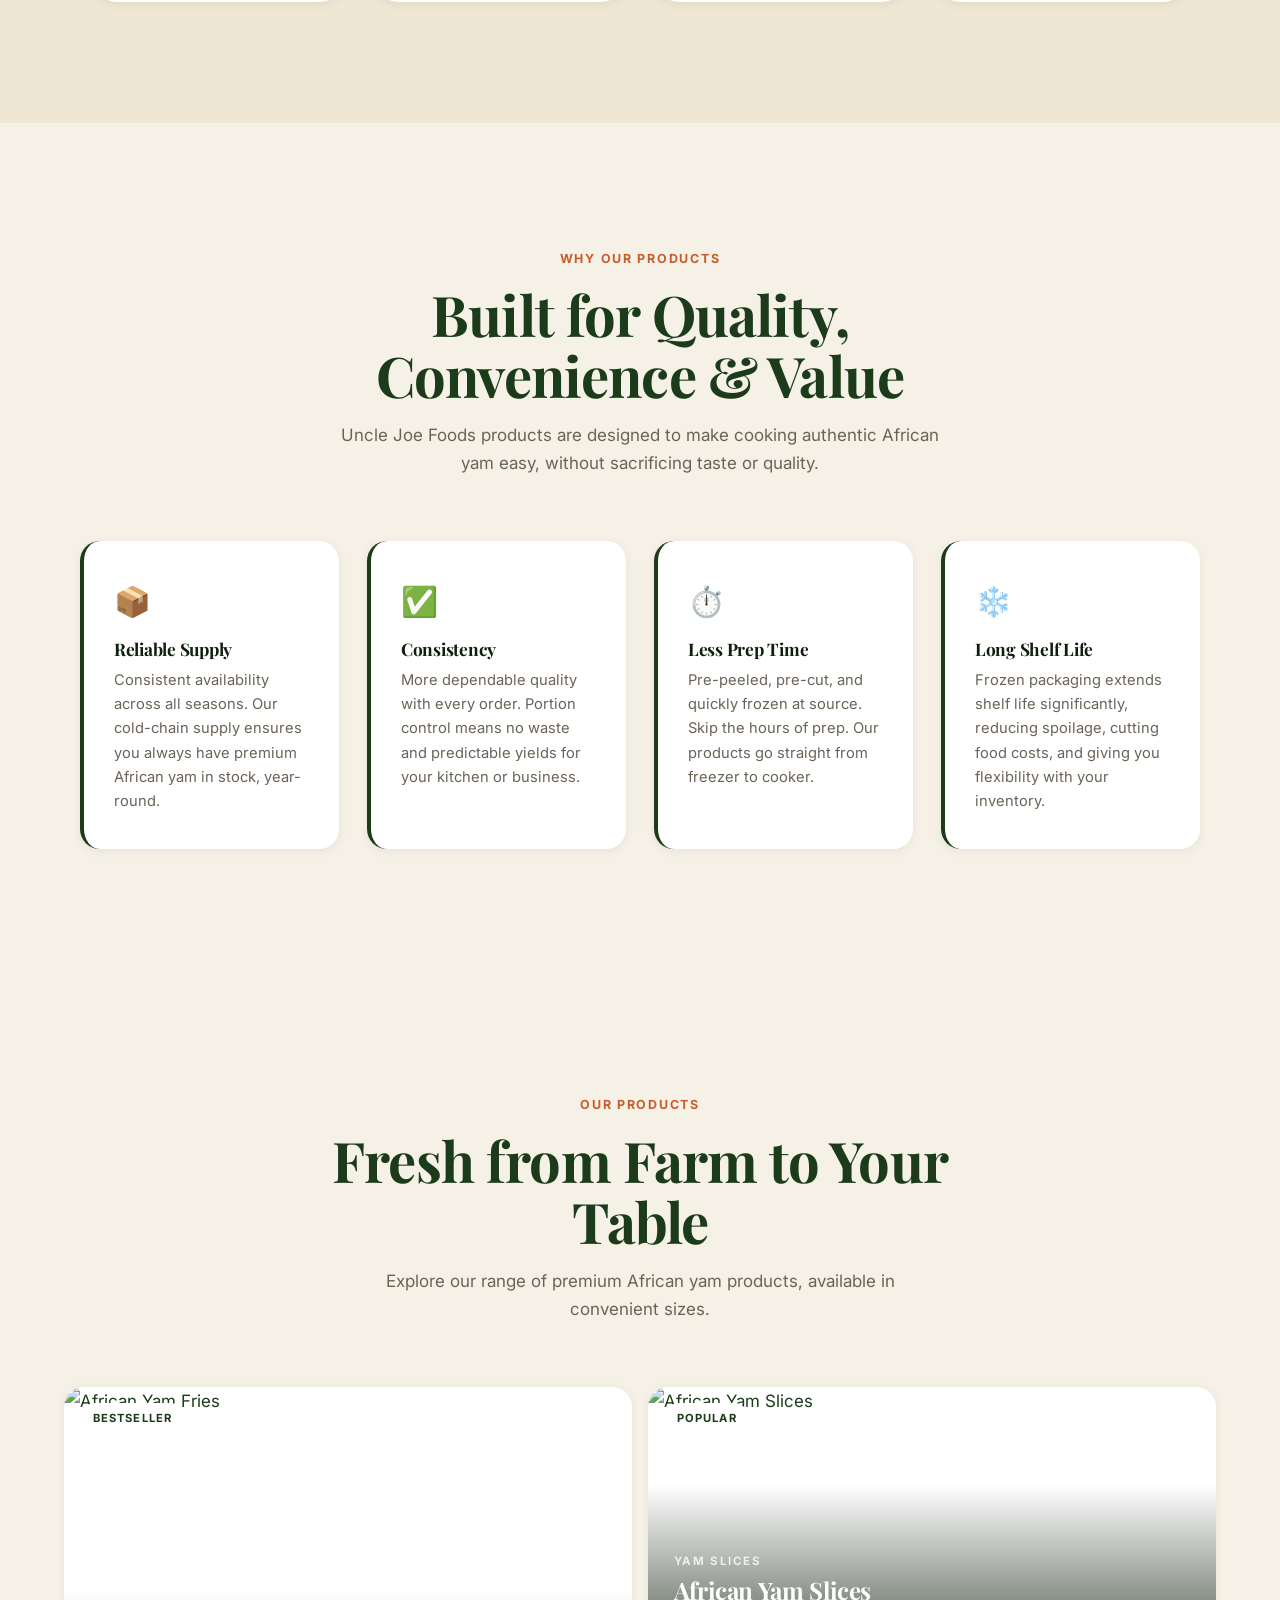
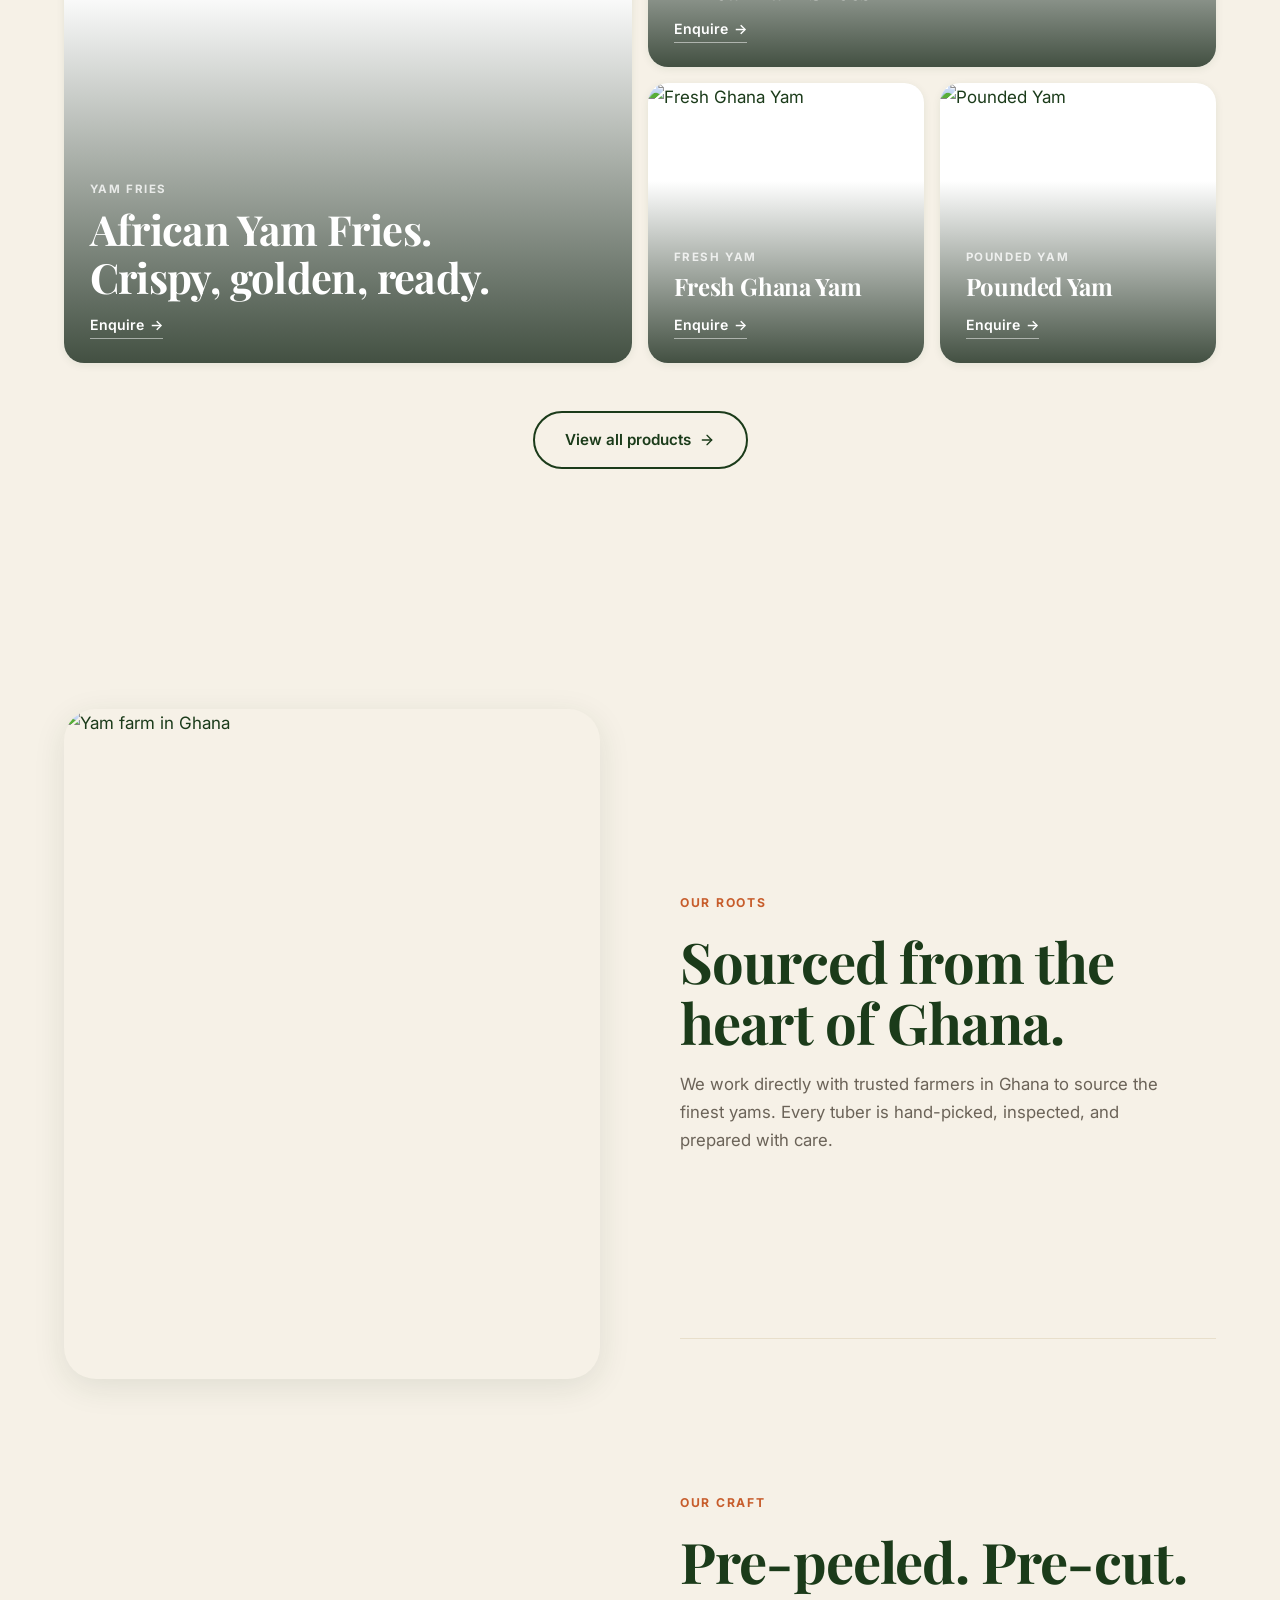
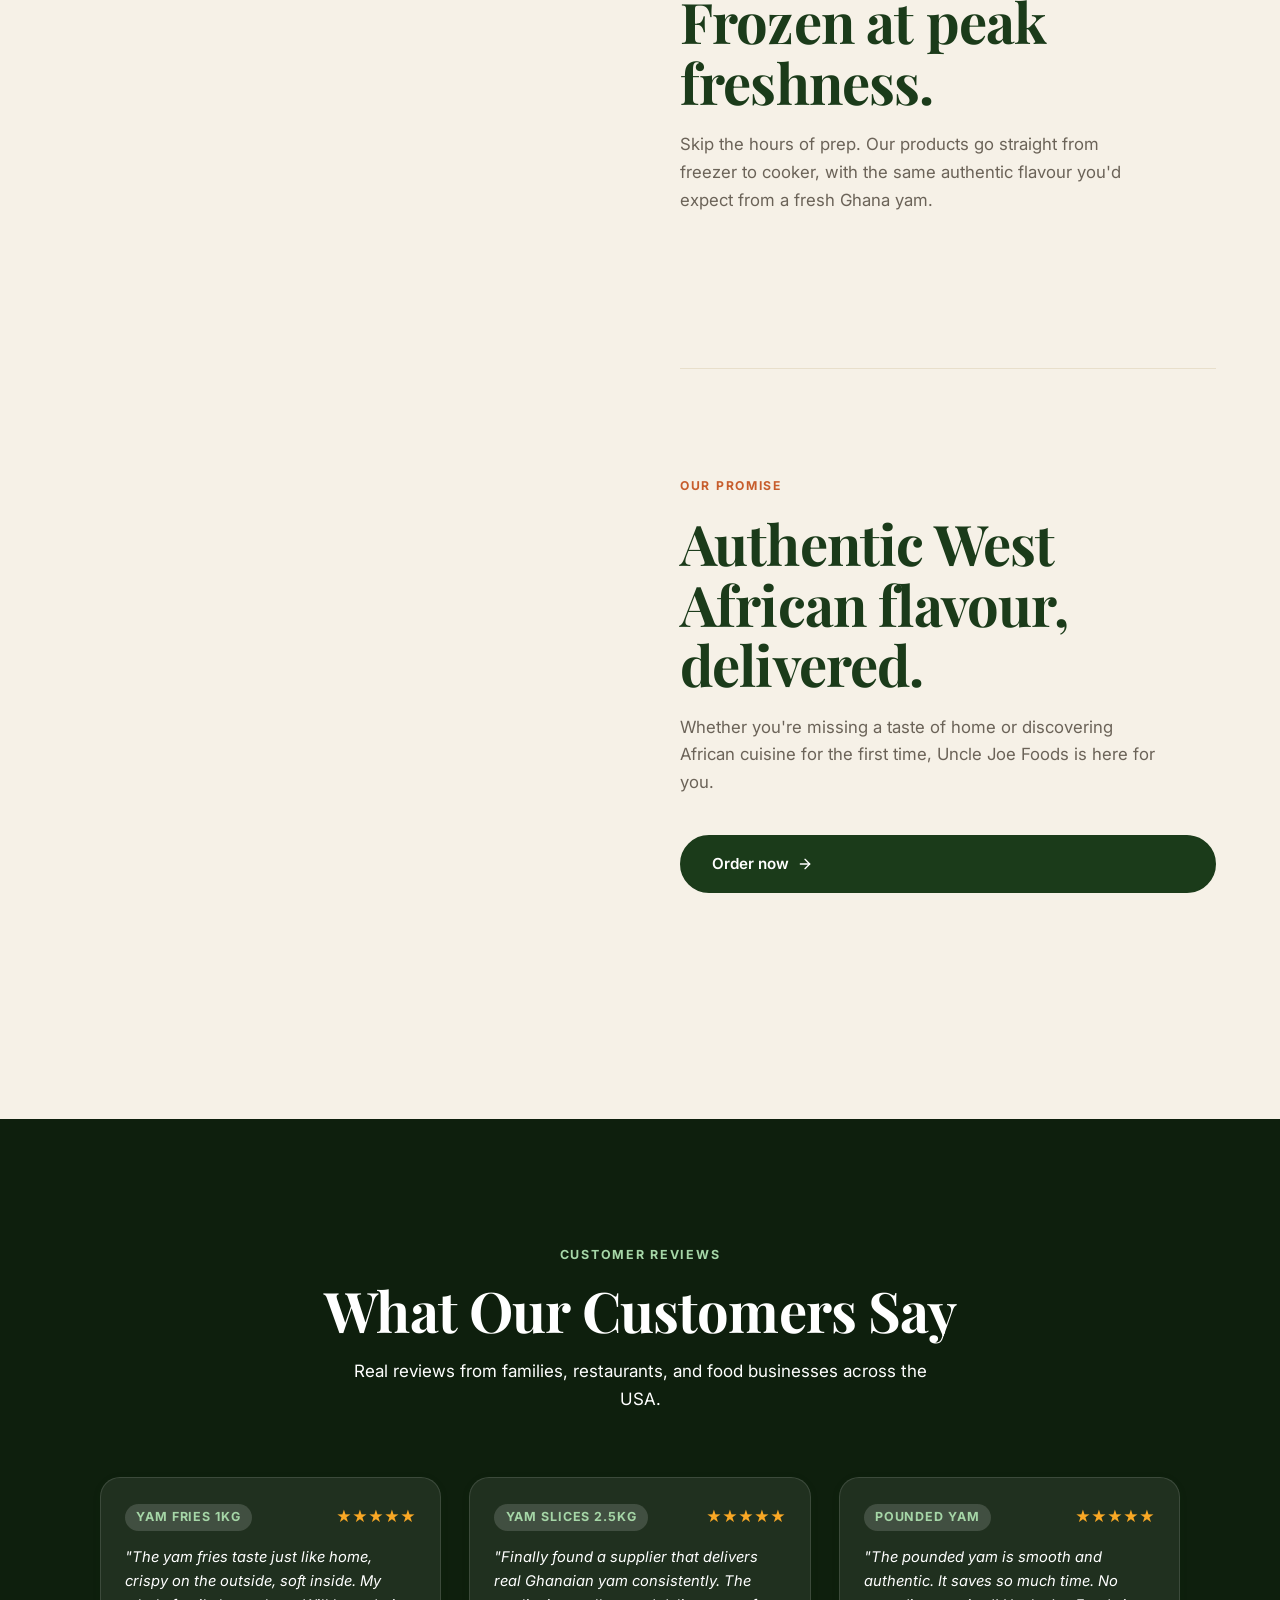
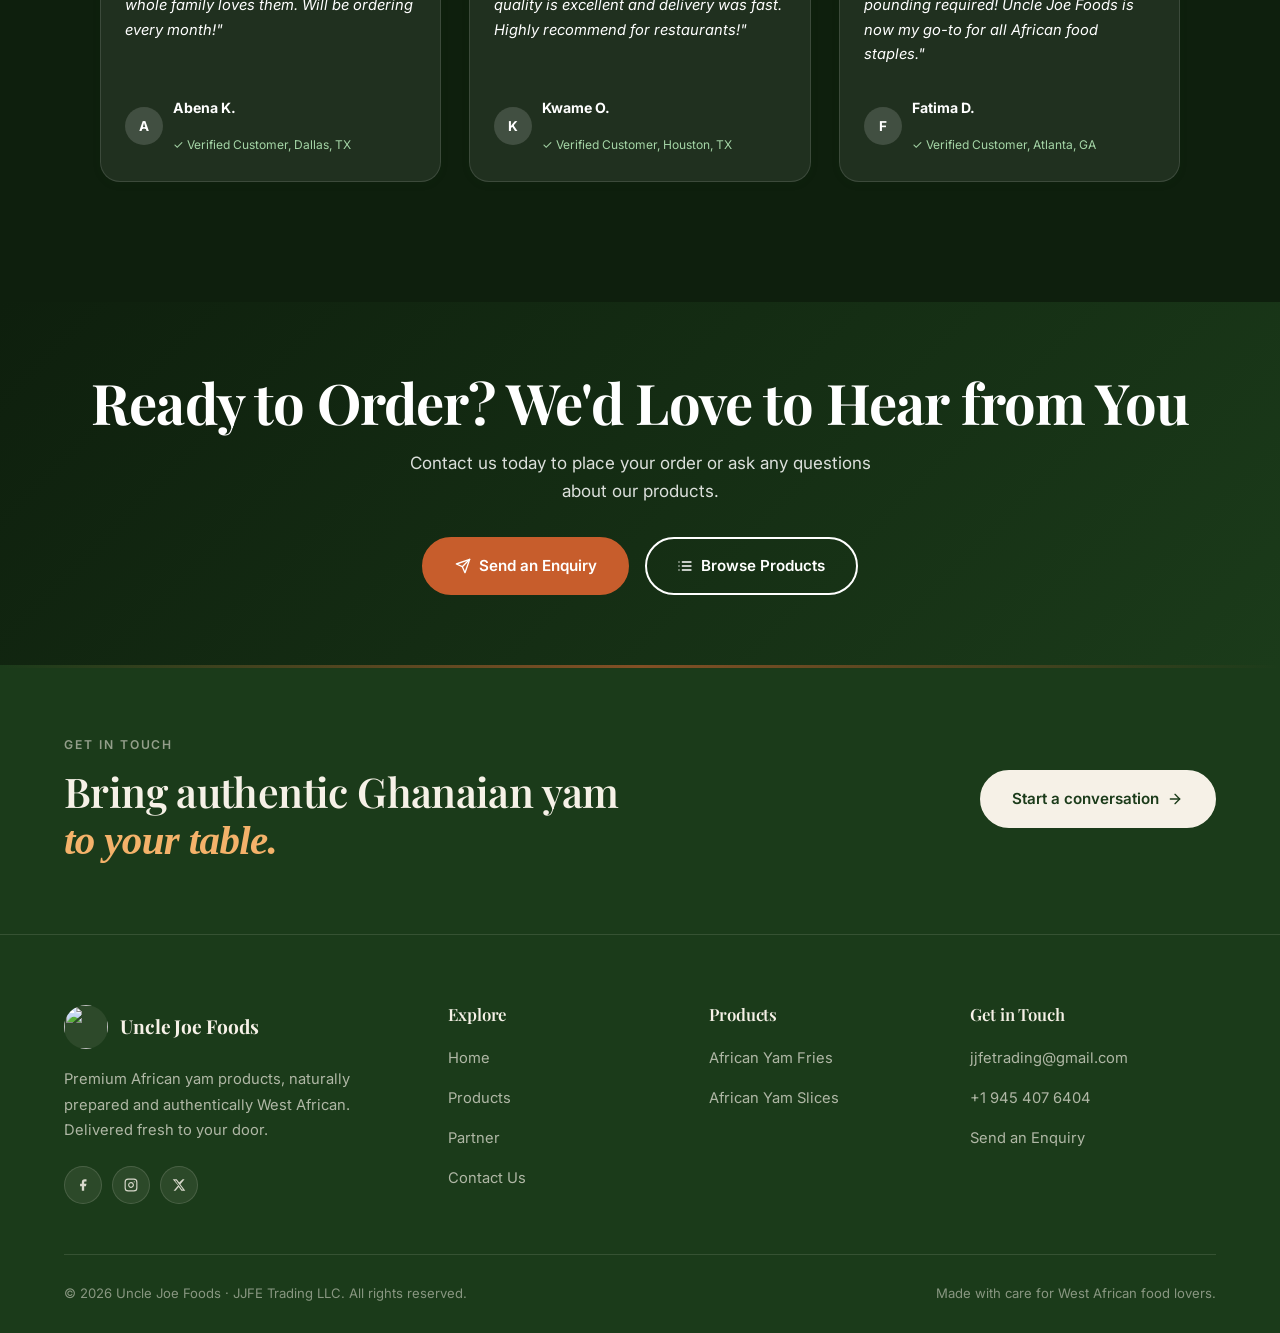
==== commit e288002e: "Redesign hero: split layout with floating yam image, larger headline, refined marquee" ====
--- a/index.html
+++ b/index.html
@@ -12,7 +12,7 @@
   <link rel="apple-touch-icon" href="images/logo.jpg" />
 
   <!-- Preload hero image (above-the-fold) -->
-  <link rel="preload" as="image" href="images/banner-hero.webp" type="image/webp" fetchpriority="high" />
+  <link rel="preload" as="image" href="images/hero-yam.webp" type="image/webp" fetchpriority="high" />
 
   <!-- Open Graph / social sharing -->
   <meta property="og:type" content="website" />
@@ -64,55 +64,54 @@
   </header>
 
 
-  <!-- ════════════════════ HERO (split layout with bold headline) ════════════════════ -->
+  <!-- ════════════════════ HERO (split — product + copy) ════════════════════ -->
   <section class="hero" id="hero" aria-label="Hero banner">
-    <div class="container hero-grid">
-      
-      <!-- Left: Product Visual with Overlapping Images -->
-      <div class="hero-visual" id="heroVisual" aria-hidden="true">
-        <div class="hero-visual-inner">
-          <!-- Top Center: Package -->
-          <div class="hero-visual-item hero-visual--package">
-            <picture>
-              <source srcset="images/banner-hero.webp" type="image/webp" />
-              <img src="images/banner-hero.jpg" alt="Uncle Joe Foods Premium Yam Package" width="450" height="300" decoding="async" />
-            </picture>
-          </div>
-          
-          <!-- Bottom Left: Fresh Yam -->
-          <div class="hero-visual-item hero-visual--fresh">
-            <picture>
-              <source srcset="images/fresh-ghana-yam.webp" type="image/webp" />
-              <img src="images/fresh-ghana-yam.jpg" alt="Fresh Ghana Yam" width="380" height="320" decoding="async" />
-            </picture>
-          </div>
-          
-          <!-- Bottom Right: Pounded Yam -->
-          <div class="hero-visual-item hero-visual--pounded">
-            <picture>
-              <source srcset="images/pounded-yam.webp" type="image/webp" />
-              <img src="images/pounded-yam.jpg" alt="Pounded Yam Dish" width="340" height="340" decoding="async" />
-            </picture>
-          </div>
-        </div>
-      </div>
-
-      <!-- Right: Content -->
-      <div class="hero-content">
-        <span class="eyebrow">✦ 100% Natural · Authentic</span>
-        <h1 class="hero-headline">Yam,<br/><em>the way</em><br/>Ghana<br/>intended.</h1>
-        <p class="hero-tagline">
-          From the heart of West Africa to your table. Authentically prepared yam fries, slices, and pounded yam, packed with flavour and goodness.
-        </p>
-        <div class="hero-actions">
-          <a href="products.html" class="btn btn-primary btn-magnetic">
-            Shop now
-            <svg xmlns="http://www.w3.org/2000/svg" width="16" height="16" viewBox="0 0 24 24" fill="none" stroke="currentColor" stroke-width="2" stroke-linecap="round" stroke-linejoin="round" aria-hidden="true"><path d="M5 12h14"/><path d="m12 5 7 7-7 7"/></svg>
-          </a>
-        </div>
-      </div>
-
-    </div>
+
+    <span class="hero-leaf hero-leaf--tr" aria-hidden="true"></span>
+    <span class="hero-leaf hero-leaf--bl" aria-hidden="true"></span>
+
+    <div class="container">
+      <div class="hero-grid">
+
+        <div class="hero-figure reveal" id="heroVisual">
+          <div class="hero-figure-ring" aria-hidden="true"></div>
+          <picture>
+            <source srcset="images/hero-yam.webp" type="image/webp" />
+            <img src="images/hero-yam.jpg"
+                 alt="Fresh Ghanaian yam — whole tuber, slices, and diced cubes on a wooden board"
+                 width="560" height="560" decoding="async" fetchpriority="high" />
+          </picture>
+        </div>
+
+        <div class="hero-content reveal">
+          <span class="hero-sprig" aria-hidden="true">
+            <svg xmlns="http://www.w3.org/2000/svg" width="48" height="24" viewBox="0 0 48 24" fill="none" stroke="currentColor" stroke-width="1.8" stroke-linecap="round" stroke-linejoin="round">
+              <path d="M2 22 C 14 18, 28 14, 44 4"/>
+              <path d="M30 11 q 3 -7 11 -7"/>
+              <path d="M20 15 q 3 -6 10 -6"/>
+              <path d="M11 19 q 3 -6 10 -6"/>
+            </svg>
+          </span>
+          <span class="eyebrow">Best Quality Products</span>
+          <h1 class="display-1">Premium African<br/><em>Yam</em>&nbsp;the way<br/>Ghana intended.</h1>
+          <p>
+            When you think of pure, wholesome, authentic West African yam,
+            think Uncle Joe Foods. Frozen-fresh fries, slices, and pounded yam.
+          </p>
+          <div class="hero-actions">
+            <a href="products.html" class="btn btn-primary btn-magnetic">
+              <svg xmlns="http://www.w3.org/2000/svg" width="18" height="18" viewBox="0 0 24 24" fill="none" stroke="currentColor" stroke-width="2" stroke-linecap="round" stroke-linejoin="round" aria-hidden="true"><circle cx="8" cy="21" r="1"/><circle cx="19" cy="21" r="1"/><path d="M2.05 2.05h2l2.66 12.42a2 2 0 0 0 2 1.58h9.78a2 2 0 0 0 1.95-1.57l1.65-7.43H5.12"/></svg>
+              Shop now
+            </a>
+            <a href="contact.html" class="btn btn-ghost btn-magnetic">
+              Get in touch
+            </a>
+          </div>
+        </div>
+
+      </div>
+    </div>
+
   </section>
 
 
--- a/css/style.css
+++ b/css/style.css
@@ -277,270 +277,134 @@
 .nav-toggle.open span:nth-child(2) { opacity: 0; }
 .nav-toggle.open span:nth-child(3) { transform: translateY(-7px) rotate(-45deg); }
 
-/* ── Hero (split layout: image left, content right) ───── */
+/* ── Hero (full-bleed editorial with text overlay) ───────── */
 .hero {
   position: relative;
-  background: linear-gradient(135deg, #F6F1E7 0%, #FEFAF4 100%);
-  min-height: 85vh;
-  padding: 80px 0;
+  background:
+    radial-gradient(120% 120% at 80% 10%, var(--clr-paper) 0%, var(--clr-cream) 55%, var(--clr-cream-dk) 100%);
+  padding: 120px 0 70px;
   overflow: hidden;
+  isolation: isolate;
   display: flex;
   align-items: center;
 }
 
+/* Decorative leaf accents in the corners */
+.hero-leaf {
+  position: absolute;
+  z-index: 0;
+  pointer-events: none;
+  background-repeat: no-repeat;
+  background-size: contain;
+  opacity: .5;
+}
+.hero-leaf--tr {
+  top: 4%;
+  right: -20px;
+  width: 200px;
+  height: 200px;
+  background-image: url("data:image/svg+xml,%3Csvg xmlns='http://www.w3.org/2000/svg' viewBox='0 0 200 200'%3E%3Cg fill='%23B7CBA3'%3E%3Cpath d='M180 30c-50 5-95 35-120 80 30-10 55-5 80 10-25-30-15-65 40-90z'/%3E%3Cpath d='M150 90c-35 8-62 32-78 68 22-12 42-12 62-2-20-22-14-46 16-66z'/%3E%3C/g%3E%3C/svg%3E");
+  transform: rotate(8deg);
+}
+.hero-leaf--bl {
+  bottom: -40px;
+  left: -40px;
+  width: 170px;
+  height: 170px;
+  background-image: url("data:image/svg+xml,%3Csvg xmlns='http://www.w3.org/2000/svg' viewBox='0 0 200 200'%3E%3Cg fill='%23CDB9E6'%3E%3Cpath d='M20 170c50-5 95-35 120-80-30 10-55 5-80-10 25 30 15 65-40 90z'/%3E%3C/g%3E%3C/svg%3E");
+  opacity: .3;
+}
+
 .hero-grid {
+  position: relative;
+  z-index: 2;
   display: grid;
   grid-template-columns: 1fr 1fr;
-  gap: 60px;
   align-items: center;
-}
-
-/* Left: Hero Visual */
-.hero-visual {
+  gap: clamp(2rem, 5vw, 5rem);
+}
+
+/* Circular product visual */
+.hero-figure {
   position: relative;
-  display: flex;
-  justify-content: center;
-  align-items: center;
-  order: -1;
-}
-
-.hero-visual-inner {
+  justify-self: center;
+  width: min(100%, 440px);
+  aspect-ratio: 1;
+  animation: heroFloat 5.5s ease-in-out infinite;
+  will-change: transform;
+}
+@keyframes heroFloat {
+  0%, 100% { transform: translateY(0); }
+  50%      { transform: translateY(-18px); }
+}
+.hero-figure-ring {
+  position: absolute;
+  inset: 0;
+  border-radius: 50%;
+  background:
+    radial-gradient(circle at 50% 45%, var(--clr-paper) 0%, var(--clr-cream) 70%, var(--clr-cream-dk) 100%);
+  box-shadow: var(--shadow-lg), inset 0 0 0 1px rgba(27,59,26,.04);
+}
+.hero-figure picture,
+.hero-figure img {
   position: relative;
-  width: 100%;
-  max-width: 450px;
-  aspect-ratio: 1;
-  border-radius: 50%;
-  overflow: hidden;
-  box-shadow: 0 30px 80px rgba(27, 59, 26, 0.15);
-  animation: heroVisualFloat 4s ease-in-out infinite;
-}
-
-@keyframes heroVisualFloat {
-  0%, 100% { transform: translateY(0px); }
-  50% { transform: translateY(-15px); }
-}
-
-/* Overlapping product images */
-.hero-visual-item {
-  position: absolute;
-  border-radius: 12px;
-  overflow: hidden;
-  box-shadow: 0 20px 60px rgba(27, 59, 26, 0.18);
-}
-
-.hero-visual-item picture {
-  display: block;
-  width: 100%;
-  height: 100%;
-}
-
-.hero-visual-item img {
+  z-index: 1;
   width: 100%;
   height: 100%;
   object-fit: cover;
-  object-position: center;
+  border-radius: 50%;
   display: block;
 }
 
-/* Package: Top Center */
-.hero-visual--package {
-  width: 280px;
-  height: 200px;
-  top: 0;
-  left: 50%;
-  transform: translateX(-50%);
-  z-index: 3;
-  border-radius: 16px;
-}
-
-/* Fresh Yam: Bottom Left */
-.hero-visual--fresh {
-  width: 200px;
-  height: 200px;
-  bottom: 20px;
-  left: 0;
+.hero-content {
+  position: relative;
   z-index: 2;
-  border-radius: 20px;
-}
-
-/* Pounded Yam: Bottom Right */
-.hero-visual--pounded {
-  width: 200px;
-  height: 200px;
-  bottom: 20px;
-  right: 0;
-  z-index: 2;
-  border-radius: 20px;
-}
-
-.hero-visual-inner {
-  position: relative;
-  width: 100%;
-  max-width: 500px;
-  height: 500px;
-  background: none;
-  border-radius: 0;
-  overflow: visible;
-  box-shadow: none;
-  animation: heroVisualContainerFloat 4s ease-in-out infinite;
-}
-
-@keyframes heroVisualContainerFloat {
-  0%, 100% { transform: translateY(0px); }
-  50% { transform: translateY(-15px); }
-}
-
-@keyframes heroVisualFloat {
-  0%, 100% { transform: translateY(0px); }
-  50% { transform: translateY(-15px); }
-}
-
-/* Overlapping product images */
-.hero-visual-item {
-  position: absolute;
-  border-radius: 12px;
-  overflow: hidden;
-  box-shadow: 0 20px 60px rgba(27, 59, 26, 0.18);
-}
-
-.hero-visual-item picture {
+  max-width: 560px;
+}
+.hero-sprig {
+  display: inline-flex;
+  color: var(--clr-forest-lt);
+  margin-bottom: .5rem;
+}
+.hero-content .eyebrow {
   display: block;
-  width: 100%;
-  height: 100%;
-}
-
-.hero-visual-item img {
-  width: 100%;
-  height: 100%;
-  object-fit: cover;
-  object-position: center;
-  display: block;
-}
-
-/* Package: Top Center */
-.hero-visual--package {
-  width: 280px;
-  height: 200px;
-  top: 0;
-  left: 50%;
-  transform: translateX(-50%);
-  z-index: 3;
-  border-radius: 16px;
-}
-
-/* Fresh Yam: Bottom Left */
-.hero-visual--fresh {
-  width: 200px;
-  height: 200px;
-  bottom: 20px;
-  left: 0;
-  z-index: 2;
-  border-radius: 20px;
-}
-
-/* Pounded Yam: Bottom Right */
-.hero-visual--pounded {
-  width: 200px;
-  height: 200px;
-  bottom: 20px;
-  right: 0;
-  z-index: 2;
-  border-radius: 20px;
-}
-
-/* Hero visual container for overlapping images */
-.hero-visual-inner {
-  position: relative;
-  width: 100%;
-  max-width: 500px;
-  height: 500px;
-  background: none;
-  border-radius: 0;
-  overflow: visible;
-  box-shadow: none;
-  animation: heroVisualFloat 4s ease-in-out infinite;
-}
-
-  .hero-grid {
-    grid-template-columns: 1fr;
-    gap: 40px;
-  }
-
-  .hero-visual {
-    order: -1;
-  }
-
-  .hero-visual-inner {
-    max-width: 350px;
-  }
-
-  .hero-headline {
-    font-size: clamp(2.5rem, 6vw, 3.5rem);
-  }
-
-  .hero-tagline {
-    font-size: 1rem;
-  }
-
-  .hero::after {
-    width: 250px;
-    height: 250px;
-    right: -80px;
-    bottom: -50px;
-  }
-}
-
-@media (max-width: 600px) {
-  .hero {
-    padding: 60px 0;
-  }
-
-  .hero-grid {
-    gap: 30px;
-  }
-
-  .hero-visual-inner {
-    max-width: 280px;
-  }
-
-  .hero-headline {
-    font-size: clamp(2rem, 5vw, 2.5rem);
-  }
-
-  .hero-content .eyebrow {
-    font-size: 0.75rem;
-  }
-
-  .hero-tagline {
-    font-size: 0.95rem;
-    margin-bottom: 1.8rem;
-  }
-
-  .hero::after {
-    display: none;
-  }
-}
-
-/* Remove old hero-related classes no longer used */
-.hero-bg-stack,
-.hero-bg,
-.hero-scrim,
-.hero-dots {
-  display: none !important;
-}
-
-/* Ghost button — for image overlays */
+  color: var(--clr-text);
+  font-family: var(--font-heading);
+  font-weight: 700;
+  font-size: 1.05rem;
+  letter-spacing: .01em;
+  margin-bottom: 1rem;
+}
+.hero-content h1,
+.hero-content .display-1 {
+  color: var(--clr-forest);
+  font-size: clamp(2.7rem, 4vw, 4rem);
+  line-height: 1.04;
+  white-space: nowrap;
+  margin-bottom: 1.3rem;
+}
+.hero-content .display-1 em {
+  color: var(--clr-terracotta);
+  font-style: italic;
+}
+.hero-content p {
+  color: var(--clr-text-muted);
+  font-size: 1.15rem;
+  max-width: 480px;
+  margin-bottom: 2rem;
+}
+.hero-actions { display: flex; gap: 1rem; flex-wrap: wrap; }
+
+/* Ghost button — on the light hero */
 .btn-ghost {
-  background: rgba(255,255,255,.08);
-  backdrop-filter: blur(10px);
-  -webkit-backdrop-filter: blur(10px);
-  border: 1px solid rgba(255,255,255,.4);
-  color: #fff;
+  background: transparent;
+  border: 1.5px solid var(--clr-border);
+  color: var(--clr-forest);
 }
 .btn-ghost:hover {
-  background: rgba(255,255,255,.18);
-  border-color: rgba(255,255,255,.7);
-  color: #fff;
+  background: var(--clr-cream-dk);
+  border-color: var(--clr-forest);
+  color: var(--clr-forest);
 }
 
 .visually-hidden {
@@ -551,30 +415,21 @@
   white-space: nowrap; border: 0;
 }
 
-/* Slider dots */
-.hero-dots {
-  position: absolute;
-  bottom: 30px;
-  left: 50%;
-  transform: translateX(-50%);
-  display: flex;
-  gap: 10px;
-  z-index: 3;
-}
-.hero-dots button {
-  width: 10px; height: 10px;
-  border-radius: 50%;
-  border: 1.5px solid #fff;
-  background: transparent;
-  cursor: pointer;
-  transition: background var(--transition), transform var(--transition);
-}
-.hero-dots button:hover { transform: scale(1.2); }
-.hero-dots button.active { background: #fff; }
-
 @media (max-width: 900px) {
-  .hero { min-height: 78vh; padding: 110px 0 80px; }
-  .hero-content p { font-size: 1.05rem; }
+  .hero { padding: 120px 0 70px; }
+  .hero-grid {
+    grid-template-columns: 1fr;
+    gap: 2.5rem;
+    text-align: center;
+  }
+  .hero-figure { width: min(78%, 380px); order: -1; }
+  .hero-content { max-width: 100%; margin-inline: auto; }
+  .hero-content .display-1 { white-space: normal; font-size: clamp(2.2rem, 8vw, 3rem); }
+  .hero-sprig { display: none; }
+  .hero-content p { font-size: 1.05rem; margin-inline: auto; }
+  .hero-actions { justify-content: center; }
+  .hero-leaf--tr { width: 180px; height: 180px; }
+  .hero-leaf--bl { display: none; }
 }
 
 /* ── Products Grid ───────────────────────────────────────── */
@@ -1257,7 +1112,7 @@
   width: max-content;
   animation: ujfMarquee 40s linear infinite;
   font-family: var(--font-heading);
-  font-size: clamp(1.4rem, 3.5vw, 2.6rem);
+  font-size: clamp(1.15rem, 2.8vw, 2rem);
   color: var(--clr-primary);
   white-space: nowrap;
   font-style: italic;
@@ -1471,6 +1326,6 @@
 
 @media (max-width: 480px) {
   .footer-grid { grid-template-columns: 1fr; }
-  .hero-actions { flex-direction: column; align-items: flex-start; }
+  .hero-actions { flex-direction: column; align-items: stretch; }
   .about-strip__content { padding: 40px 5%; }
 }
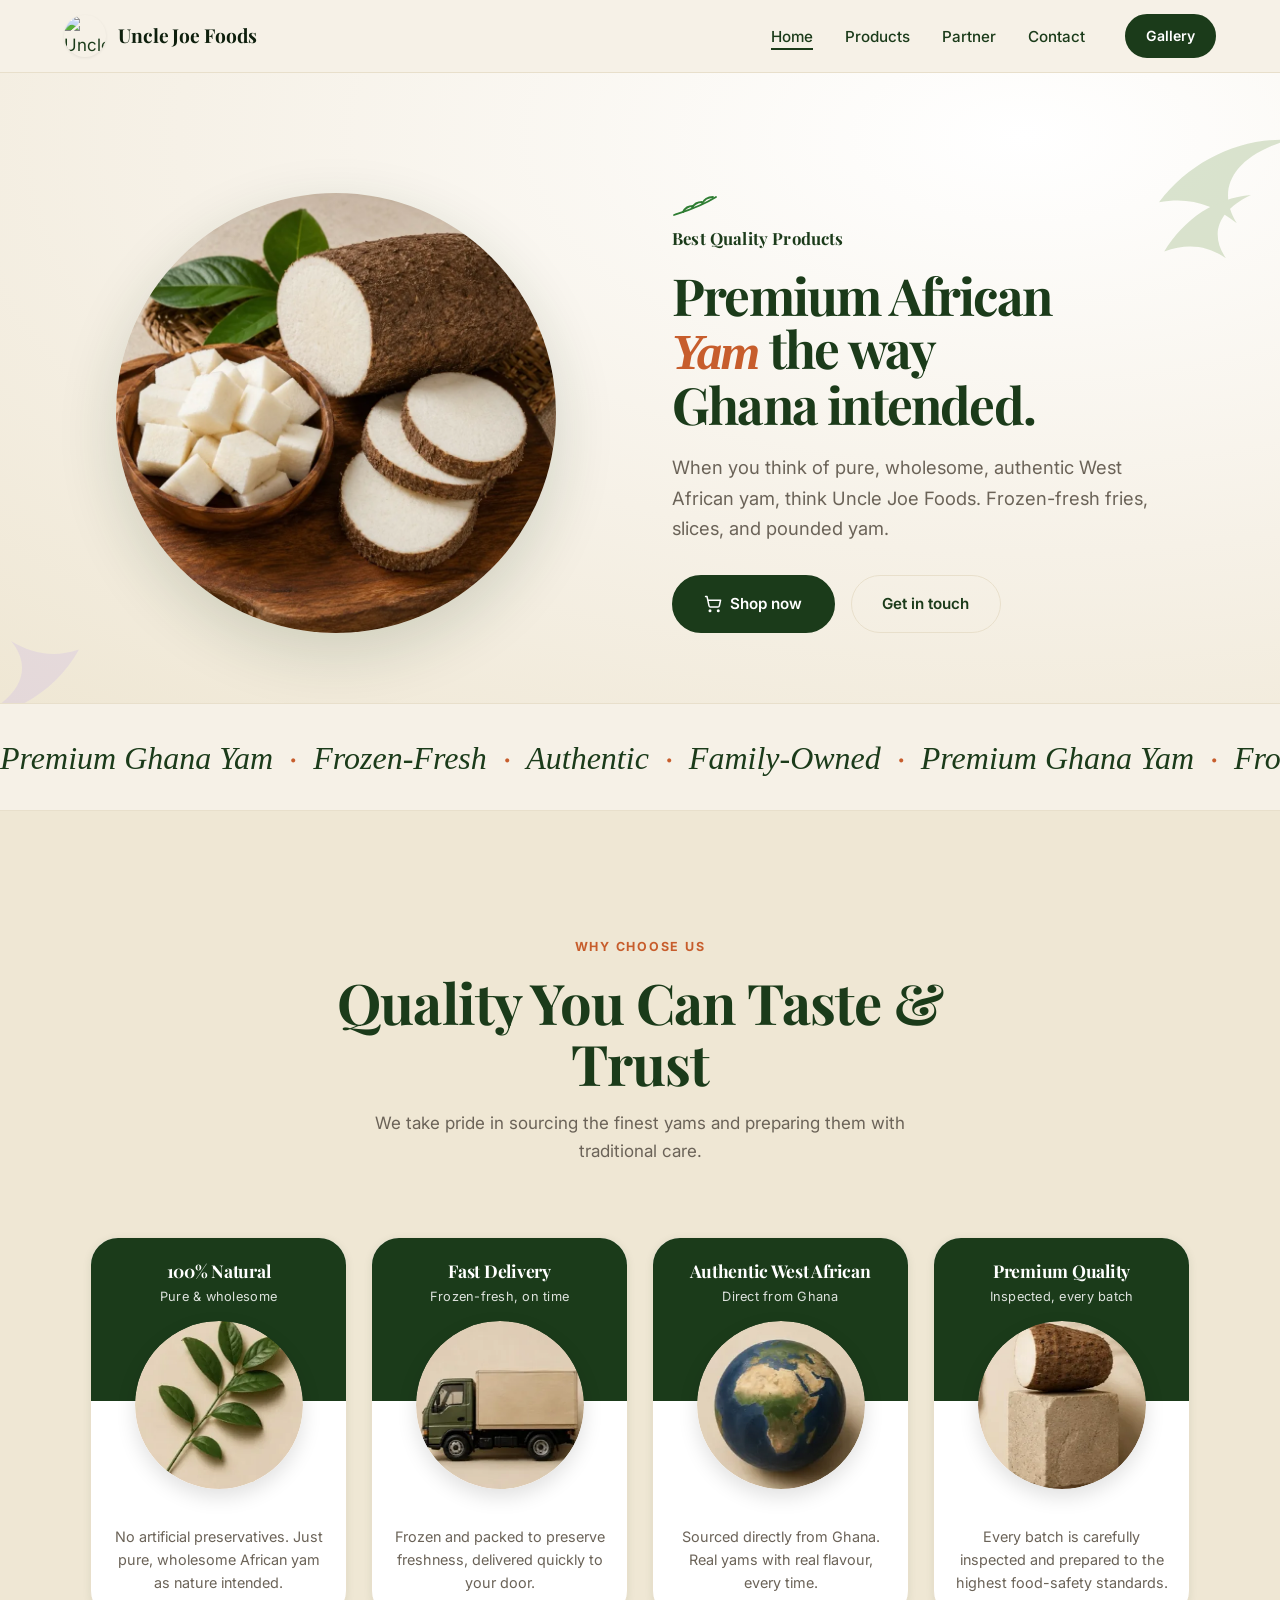
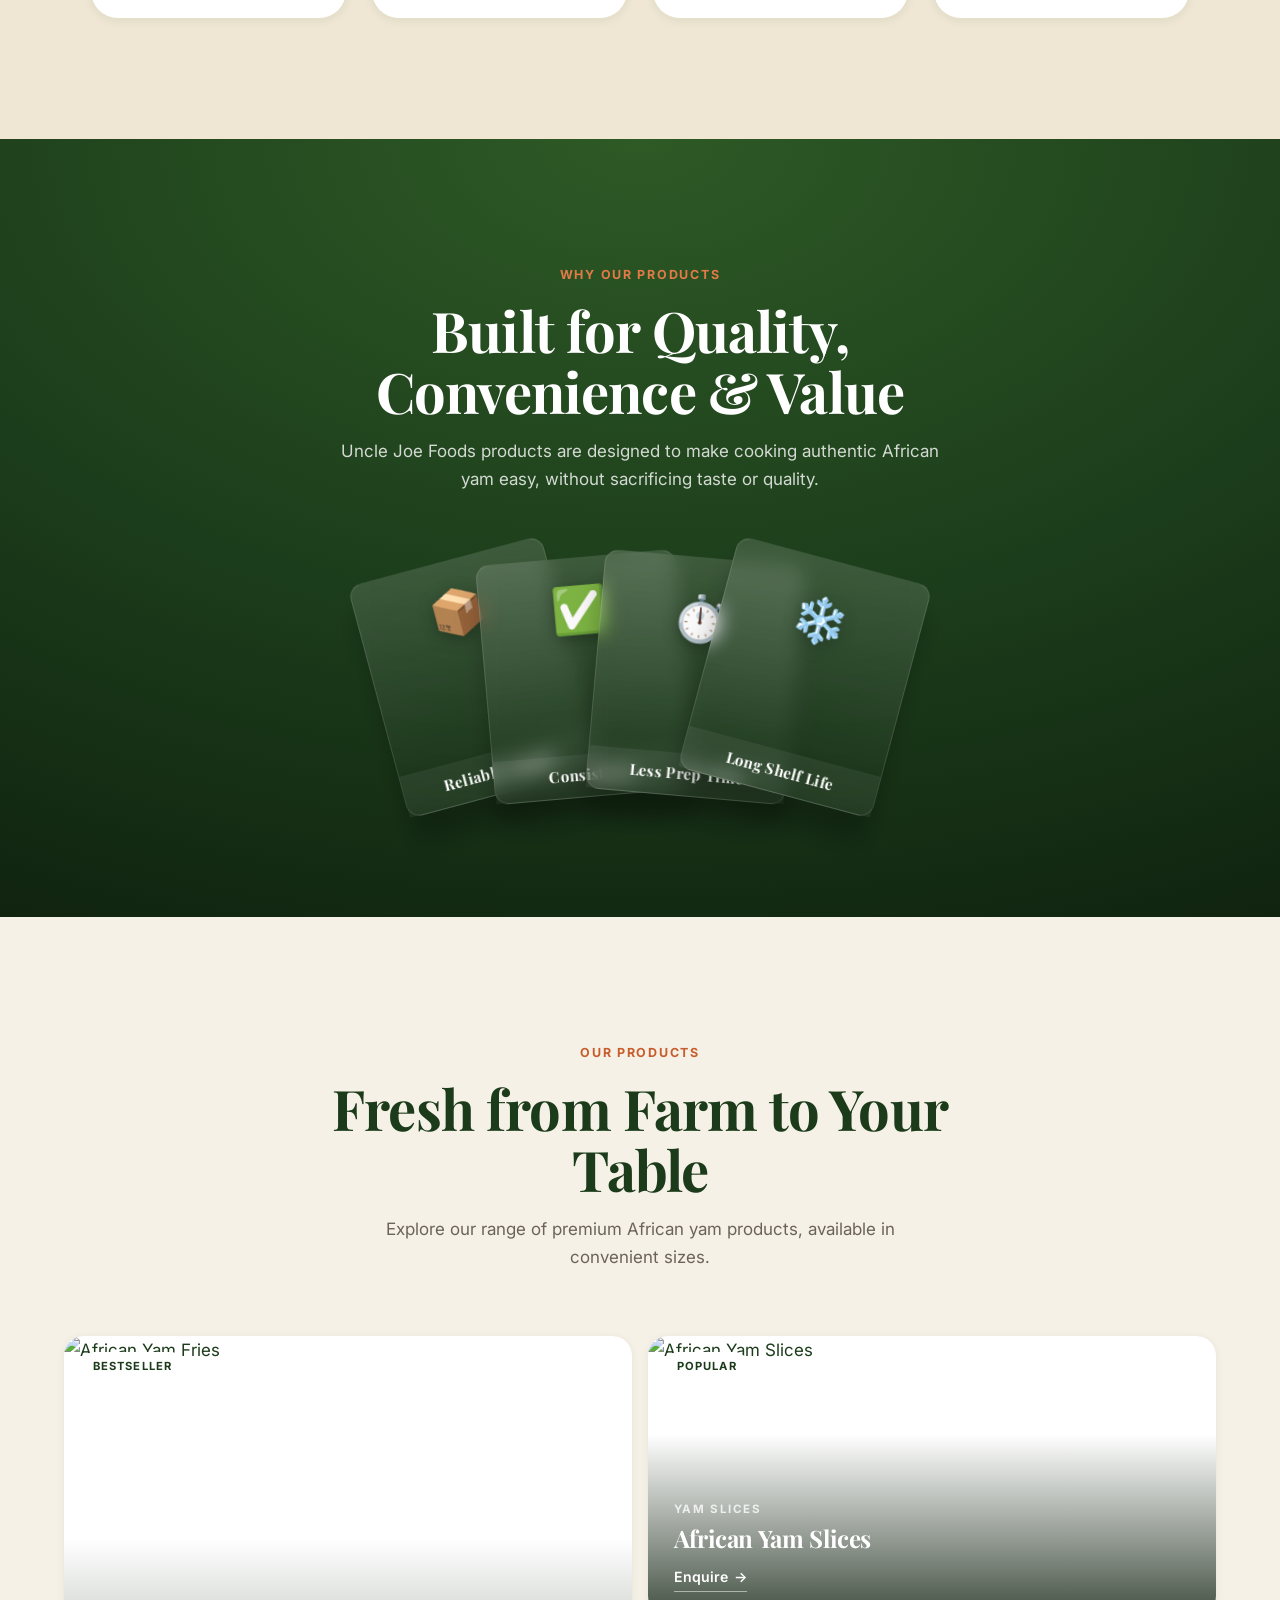
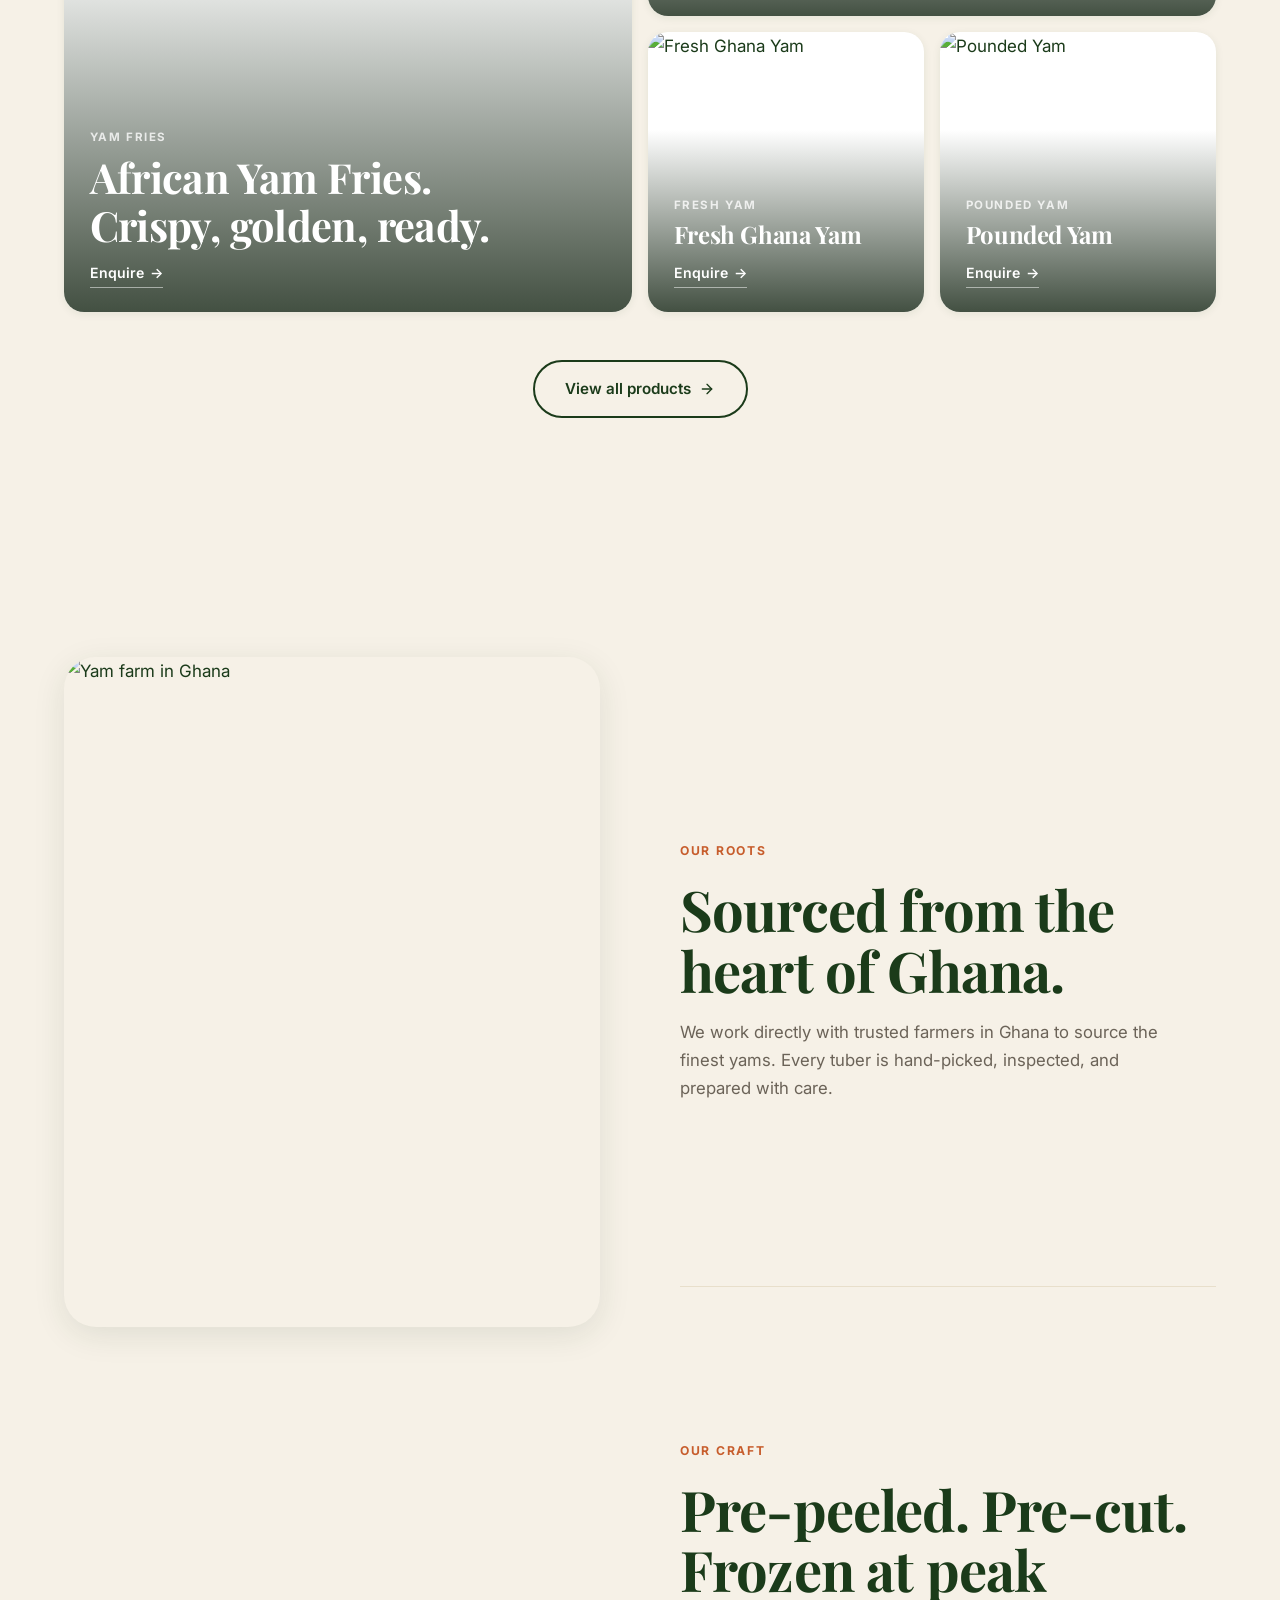
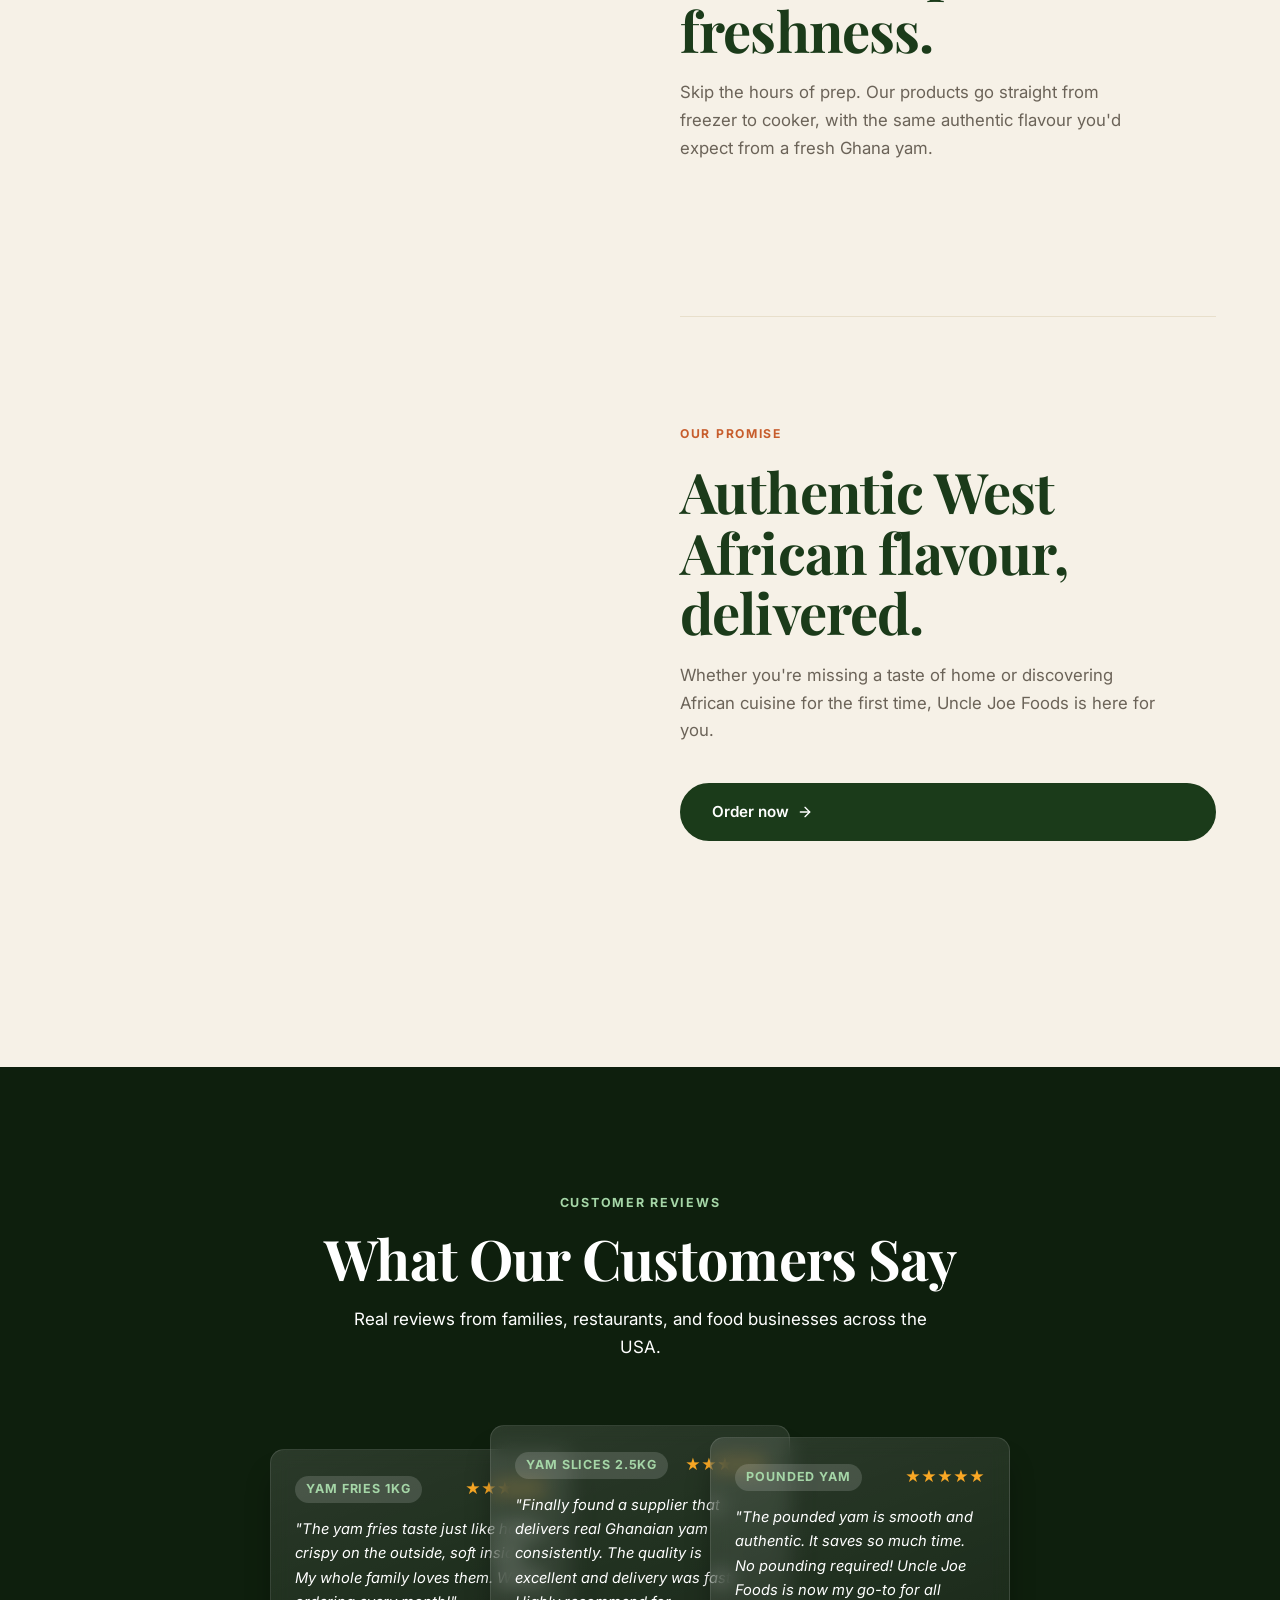
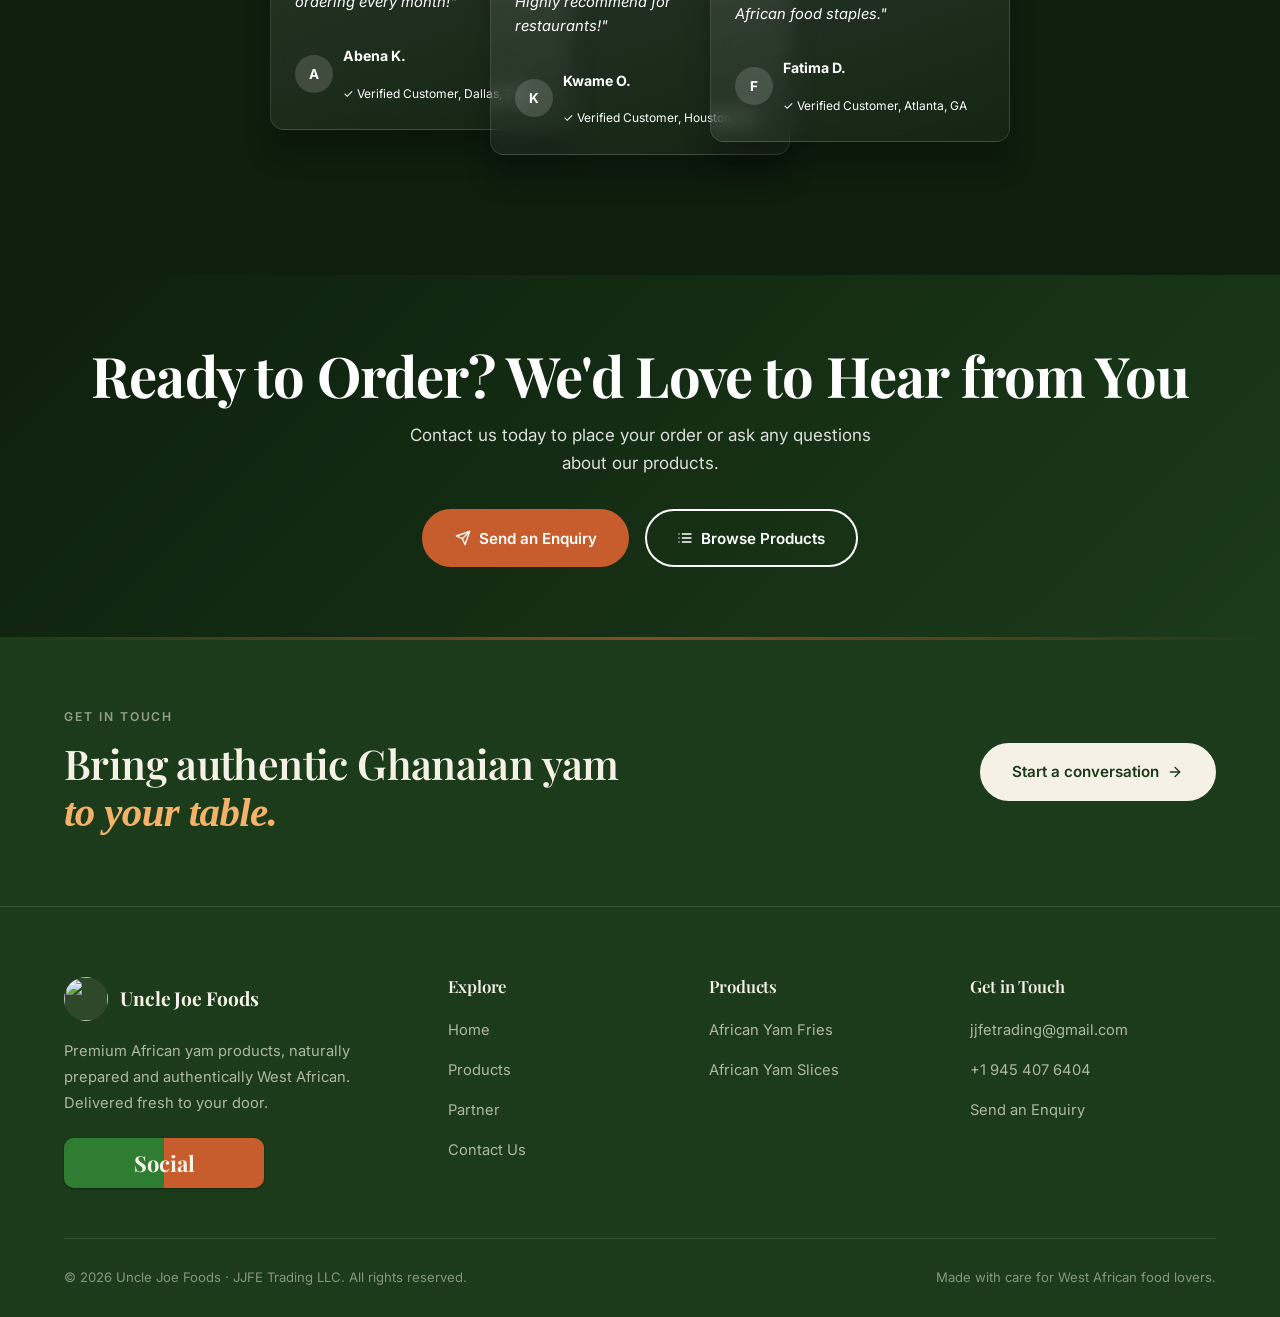
==== commit 5787e395: "Fix calculation bug in user checkoutcards" ====
--- a/index.html
+++ b/index.html
@@ -140,7 +140,12 @@
           <div class="feature-card__top">
             <h3>100% Natural</h3>
             <span class="feature-card__sub">Pure &amp; wholesome</span>
-            <div class="feature-card__icon"><span aria-hidden="true">🌿</span></div>
+            <div class="feature-card__icon">
+              <picture>
+                <source srcset="images/icon-natural.webp" type="image/webp" />
+                <img src="images/icon-natural.jpg" alt="Fresh green leaf" width="104" height="104" loading="lazy" decoding="async" />
+              </picture>
+            </div>
           </div>
           <div class="feature-card__body">
             <p>No artificial preservatives. Just pure, wholesome African yam as nature intended.</p>
@@ -151,7 +156,12 @@
           <div class="feature-card__top">
             <h3>Fast Delivery</h3>
             <span class="feature-card__sub">Frozen-fresh, on time</span>
-            <div class="feature-card__icon"><span aria-hidden="true">🚚</span></div>
+            <div class="feature-card__icon">
+              <picture>
+                <source srcset="images/icon-delivery.webp" type="image/webp" />
+                <img src="images/icon-delivery.jpg" alt="Delivery truck" width="104" height="104" loading="lazy" decoding="async" />
+              </picture>
+            </div>
           </div>
           <div class="feature-card__body">
             <p>Frozen and packed to preserve freshness, delivered quickly to your door.</p>
@@ -162,7 +172,12 @@
           <div class="feature-card__top">
             <h3>Authentic West African</h3>
             <span class="feature-card__sub">Direct from Ghana</span>
-            <div class="feature-card__icon"><span aria-hidden="true">🌍</span></div>
+            <div class="feature-card__icon">
+              <picture>
+                <source srcset="images/icon-authentic.webp" type="image/webp" />
+                <img src="images/icon-authentic.jpg" alt="Globe showing Africa" width="104" height="104" loading="lazy" decoding="async" />
+              </picture>
+            </div>
           </div>
           <div class="feature-card__body">
             <p>Sourced directly from Ghana. Real yams with real flavour, every time.</p>
@@ -173,7 +188,12 @@
           <div class="feature-card__top">
             <h3>Premium Quality</h3>
             <span class="feature-card__sub">Inspected, every batch</span>
-            <div class="feature-card__icon"><span aria-hidden="true">🏆</span></div>
+            <div class="feature-card__icon">
+              <picture>
+                <source srcset="images/icon-quality.webp" type="image/webp" />
+                <img src="images/icon-quality.jpg" alt="Premium yam on a stone pedestal" width="104" height="104" loading="lazy" decoding="async" />
+              </picture>
+            </div>
           </div>
           <div class="feature-card__body">
             <p>Every batch is carefully inspected and prepared to the highest food-safety standards.</p>
@@ -186,7 +206,7 @@
 
 
   <!-- ════════════════════ PRODUCT OFFERINGS & BENEFITS ════════════════════ -->
-  <section class="section" aria-labelledby="benefits-heading">
+  <section class="section section--benefits" aria-labelledby="benefits-heading">
     <div class="container">
 
       <div class="section-header">
@@ -195,30 +215,26 @@
         <p>Uncle Joe Foods products are designed to make cooking authentic African yam easy, without sacrificing taste or quality.</p>
       </div>
 
-      <div class="benefits-grid">
-
-        <div class="benefit-card reveal">
-          <div class="benefit-card__icon">📦</div>
-          <h3>Reliable Supply</h3>
-          <p>Consistent availability across all seasons. Our cold-chain supply ensures you always have premium African yam in stock, year-round.</p>
-        </div>
-
-        <div class="benefit-card reveal">
-          <div class="benefit-card__icon">✅</div>
-          <h3>Consistency</h3>
-          <p>More dependable quality with every order. Portion control means no waste and predictable yields for your kitchen or business.</p>
-        </div>
-
-        <div class="benefit-card reveal">
-          <div class="benefit-card__icon">⏱️</div>
-          <h3>Less Prep Time</h3>
-          <p>Pre-peeled, pre-cut, and quickly frozen at source. Skip the hours of prep. Our products go straight from freezer to cooker.</p>
-        </div>
-
-        <div class="benefit-card reveal">
-          <div class="benefit-card__icon">❄️</div>
-          <h3>Long Shelf Life</h3>
-          <p>Frozen packaging extends shelf life significantly, reducing spoilage, cutting food costs, and giving you flexibility with your inventory.</p>
+      <div class="glass-row">
+
+        <div class="glass" data-text="Reliable Supply" style="--r:-15;">
+          <span class="glass__emoji" aria-hidden="true">📦</span>
+          <p class="glass__desc">Consistent availability across all seasons. Cold-chain supply keeps premium yam in stock year-round.</p>
+        </div>
+
+        <div class="glass" data-text="Consistency" style="--r:-5;">
+          <span class="glass__emoji" aria-hidden="true">✅</span>
+          <p class="glass__desc">Dependable quality every order. Portion control means no waste and predictable yields.</p>
+        </div>
+
+        <div class="glass" data-text="Less Prep Time" style="--r:5;">
+          <span class="glass__emoji" aria-hidden="true">⏱️</span>
+          <p class="glass__desc">Pre-peeled, pre-cut, quickly frozen at source. Straight from freezer to cooker.</p>
+        </div>
+
+        <div class="glass" data-text="Long Shelf Life" style="--r:15;">
+          <span class="glass__emoji" aria-hidden="true">❄️</span>
+          <p class="glass__desc">Frozen packaging extends shelf life, reducing spoilage and cutting food costs.</p>
         </div>
 
       </div>
@@ -359,47 +375,47 @@
 
       <div class="reviews-grid">
 
-        <div class="review-card reveal" style="background:rgba(255,255,255,.08); border-color:rgba(255,255,255,.12);">
+        <div class="review-card reveal" style="--r:-8;">
           <div class="review-card__header">
-            <span class="review-card__product" style="background:rgba(255,255,255,.15); color:#a5d6a7;">Yam Fries 1kg</span>
+            <span class="review-card__product">Yam Fries 1kg</span>
             <span class="review-card__stars">★★★★★</span>
           </div>
           <p class="review-card__text">"The yam fries taste just like home, crispy on the outside, soft inside. My whole family loves them. Will be ordering every month!"</p>
           <div class="review-card__author">
-            <div class="review-card__avatar" style="background:rgba(255,255,255,.15); color:#fff;">A</div>
+            <div class="review-card__avatar">A</div>
             <div>
-              <p class="review-card__name" style="color:#fff;">Abena K.</p>
-              <p class="review-card__verified" style="color:#a5d6a7;">✓ Verified Customer, Dallas, TX</p>
-            </div>
-          </div>
-        </div>
-
-        <div class="review-card reveal" style="background:rgba(255,255,255,.08); border-color:rgba(255,255,255,.12);">
+              <p class="review-card__name">Abena K.</p>
+              <p class="review-card__verified">✓ Verified Customer, Dallas, TX</p>
+            </div>
+          </div>
+        </div>
+
+        <div class="review-card reveal" style="--r:0;">
           <div class="review-card__header">
-            <span class="review-card__product" style="background:rgba(255,255,255,.15); color:#a5d6a7;">Yam Slices 2.5kg</span>
+            <span class="review-card__product">Yam Slices 2.5kg</span>
             <span class="review-card__stars">★★★★★</span>
           </div>
           <p class="review-card__text">"Finally found a supplier that delivers real Ghanaian yam consistently. The quality is excellent and delivery was fast. Highly recommend for restaurants!"</p>
           <div class="review-card__author">
-            <div class="review-card__avatar" style="background:rgba(255,255,255,.15); color:#fff;">K</div>
+            <div class="review-card__avatar">K</div>
             <div>
-              <p class="review-card__name" style="color:#fff;">Kwame O.</p>
-              <p class="review-card__verified" style="color:#a5d6a7;">✓ Verified Customer, Houston, TX</p>
-            </div>
-          </div>
-        </div>
-
-        <div class="review-card reveal" style="background:rgba(255,255,255,.08); border-color:rgba(255,255,255,.12);">
+              <p class="review-card__name">Kwame O.</p>
+              <p class="review-card__verified">✓ Verified Customer, Houston, TX</p>
+            </div>
+          </div>
+        </div>
+
+        <div class="review-card reveal" style="--r:8;">
           <div class="review-card__header">
-            <span class="review-card__product" style="background:rgba(255,255,255,.15); color:#a5d6a7;">Pounded Yam</span>
+            <span class="review-card__product">Pounded Yam</span>
             <span class="review-card__stars">★★★★★</span>
           </div>
           <p class="review-card__text">"The pounded yam is smooth and authentic. It saves so much time. No pounding required! Uncle Joe Foods is now my go-to for all African food staples."</p>
           <div class="review-card__author">
-            <div class="review-card__avatar" style="background:rgba(255,255,255,.15); color:#fff;">F</div>
+            <div class="review-card__avatar">F</div>
             <div>
-              <p class="review-card__name" style="color:#fff;">Fatima D.</p>
-              <p class="review-card__verified" style="color:#a5d6a7;">✓ Verified Customer, Atlanta, GA</p>
+              <p class="review-card__name">Fatima D.</p>
+              <p class="review-card__verified">✓ Verified Customer, Atlanta, GA</p>
             </div>
           </div>
         </div>
@@ -456,11 +472,13 @@
             <span>Uncle Joe Foods</span>
           </a>
           <p>Premium African yam products, naturally prepared and authentically West African. Delivered fresh to your door.</p>
-          <div class="social-links">
+          <div class="social-card">
+            <span>Social</span>
             <a href="#" class="social-link" aria-label="Facebook"><svg xmlns="http://www.w3.org/2000/svg" width="14" height="14" viewBox="0 0 24 24" fill="currentColor" aria-hidden="true"><path d="M18 2h-3a5 5 0 0 0-5 5v3H7v4h3v8h4v-8h3l1-4h-4V7a1 1 0 0 1 1-1h3z"/></svg></a>
             <a href="#" class="social-link" aria-label="Instagram"><svg xmlns="http://www.w3.org/2000/svg" width="14" height="14" viewBox="0 0 24 24" fill="none" stroke="currentColor" stroke-width="2" stroke-linecap="round" stroke-linejoin="round" aria-hidden="true"><rect width="20" height="20" x="2" y="2" rx="5" ry="5"/><path d="M16 11.37A4 4 0 1 1 12.63 8 4 4 0 0 1 16 11.37z"/><line x1="17.5" x2="17.51" y1="6.5" y2="6.5"/></svg></a>
             <a href="#" class="social-link" aria-label="Twitter"><svg xmlns="http://www.w3.org/2000/svg" width="14" height="14" viewBox="0 0 24 24" fill="currentColor" aria-hidden="true"><path d="M18.244 2.25h3.308l-7.227 8.26 8.502 11.24H16.17l-4.714-6.231-5.401 6.231H2.746l7.73-8.835L1.254 2.25H8.08l4.258 5.63 5.906-5.63Zm-1.161 17.52h1.833L7.084 4.126H5.117z"/></svg></a>
           </div>
+
         </div>
 
         <!-- Quick Links -->
--- a/css/style.css
+++ b/css/style.css
@@ -539,20 +539,26 @@
   margin-bottom: 40px;
 }
 .filter-tab {
-  padding: .5rem 1.4rem;
+  padding: .55rem 1.5rem;
   border-radius: 50px;
-  border: 2px solid var(--clr-border);
-  background: #fff;
-  color: var(--clr-text-muted);
+  border: 1px solid rgba(27, 59, 26, .14);
+  background: linear-gradient(160deg, rgba(255,255,255,.7), rgba(255,255,255,.25));
+  box-shadow: 0 8px 18px rgba(27, 59, 26, .08);
+  backdrop-filter: blur(10px);
+  -webkit-backdrop-filter: blur(10px);
+  color: var(--clr-primary-dk);
   font-size: .9rem;
   font-weight: 600;
   cursor: pointer;
-  transition: border-color var(--transition), background var(--transition), color var(--transition);
-}
-.filter-tab.active,
+  transition: border-color var(--transition), background var(--transition), color var(--transition), box-shadow var(--transition);
+}
 .filter-tab:hover {
+  border-color: rgba(27, 59, 26, .3);
+  box-shadow: 0 10px 22px rgba(27, 59, 26, .14);
+}
+.filter-tab.active {
   border-color: var(--clr-primary);
-  background: var(--clr-primary);
+  background: linear-gradient(160deg, var(--clr-forest-lt), var(--clr-primary));
   color: #fff;
 }
 
@@ -582,7 +588,7 @@
 }
 .feature-card__top {
   position: relative;
-  padding: 26px 20px 56px;
+  padding: 22px 20px 22px;
   color: #fff;
 }
 .feature-card__top h3 {
@@ -596,24 +602,31 @@
   font-size: .8rem;
   color: rgba(255, 255, 255, .85);
   letter-spacing: .02em;
-  margin-bottom: 18px;
+  margin-bottom: 0;
   font-family: var(--font-body);
 }
 .feature-card__icon {
-  width: 104px;
-  height: 104px;
+  width: 168px;
+  height: 168px;
   border-radius: 50%;
-  background: #fff;
-  margin: 0 auto -52px;
+  margin: 14px auto -110px;
   display: flex;
   align-items: center;
   justify-content: center;
   font-size: 2.4rem;
-  border: 5px solid rgba(255, 255, 255, .55);
   box-shadow: 0 8px 20px rgba(0, 0, 0, .12);
+  overflow: hidden;
+}
+.feature-card__icon picture,
+.feature-card__icon img {
+  width: 100%;
+  height: 100%;
+  object-fit: cover;
+  border-radius: 50%;
+  display: block;
 }
 .feature-card__body {
-  padding: 68px 20px 28px;
+  padding: 124px 20px 24px;
   color: var(--clr-text-muted);
 }
 .feature-card__body p {
@@ -911,6 +924,105 @@
 }
 
 .social-links { display: flex; gap: 10px; margin-top: 22px; }
+
+/* ── Social card (Uiverse split-reveal) ─────────────────── */
+.social-card {
+  position: relative;
+  display: flex;
+  align-items: center;
+  justify-content: center;
+  margin-top: 22px;
+  background: rgba(246, 241, 231, .08);
+  box-shadow: 0 1px 3px rgba(0, 0, 0, .12), 0 1px 2px rgba(0, 0, 0, .24);
+  transition: all 0.3s cubic-bezier(0.25, 0.8, 0.25, 1);
+  overflow: hidden;
+  height: 50px;
+  width: 200px;
+  border-radius: 10px;
+}
+.social-card::before,
+.social-card::after {
+  content: "";
+  position: absolute;
+  display: flex;
+  align-items: center;
+  width: 50%;
+  height: 100%;
+  transition: 0.25s linear;
+  z-index: 1;
+}
+.social-card::before {
+  left: 0;
+  justify-content: flex-end;
+  background-color: var(--clr-forest-lt);
+}
+.social-card::after {
+  right: 0;
+  justify-content: flex-start;
+  background-color: var(--clr-terracotta);
+}
+.social-card:hover {
+  box-shadow: 0 14px 28px rgba(0, 0, 0, .25), 0 10px 10px rgba(0, 0, 0, .22);
+}
+.social-card:hover span {
+  opacity: 0;
+  z-index: -3;
+}
+.social-card:hover::before {
+  opacity: 0.5;
+  transform: translateY(-100%);
+}
+.social-card:hover::after {
+  opacity: 0.5;
+  transform: translateY(100%);
+}
+.social-card span {
+  position: absolute;
+  display: flex;
+  align-items: center;
+  justify-content: center;
+  width: 100%;
+  height: 100%;
+  color: var(--clr-bg);
+  font-family: var(--font-heading);
+  font-size: 22px;
+  font-weight: 700;
+  opacity: 1;
+  transition: opacity 0.25s;
+  z-index: 2;
+}
+.social-card .social-link {
+  position: relative;
+  display: flex;
+  align-items: center;
+  justify-content: center;
+  flex: 1;
+  height: 100%;
+  width: auto;
+  border: none;
+  border-radius: 0;
+  background: transparent;
+  color: whitesmoke;
+  text-decoration: none;
+  transition: 0.25s;
+}
+.social-card .social-link svg {
+  width: 18px;
+  height: 18px;
+  transform: scale(1);
+}
+.social-card .social-link:hover {
+  background-color: rgba(249, 244, 255, .25);
+  animation: socialBounce 0.4s linear;
+  transform: none;
+}
+@keyframes socialBounce {
+  40% { transform: scale(1.4); }
+  60% { transform: scale(0.8); }
+  80% { transform: scale(1.2); }
+  100% { transform: scale(1); }
+}
+
 .social-link {
   width: 38px; height: 38px;
   border-radius: 50%;
@@ -956,70 +1068,136 @@
   white-space: nowrap;
 }
 
-/* ── Benefits / Offerings Grid (4-up, centered) ──────────── */
-.benefits-grid {
-  display: grid;
-  grid-template-columns: repeat(4, minmax(0, 1fr));
-  gap: 28px;
-  max-width: 1120px;
-  margin-inline: auto;
-}
-.benefit-card {
-  border-radius: var(--radius-lg);
-  padding: 36px 30px;
-  background: #fff;
-  border-left: 4px solid var(--clr-primary);
-  box-shadow: var(--shadow-sm);
-  transition: box-shadow var(--transition), transform var(--transition);
-}
-.benefit-card:hover {
-  box-shadow: var(--shadow-md);
-  transform: translateY(-3px);
-}
-.benefit-card__icon { font-size: 1.85rem; margin-bottom: 14px; }
-.benefit-card h3 { font-size: 1.08rem; margin-bottom: .55rem; color: var(--clr-primary-dk); }
-.benefit-card p  { font-size: .92rem; line-height: 1.65; margin-bottom: 0; }
+/* ── Benefits / Offerings (glassmorphism fan) ───────────── */
+.section--benefits {
+  position: relative;
+  background:
+    radial-gradient(120% 120% at 50% 0%, #2E5A26 0%, var(--clr-forest) 55%, var(--clr-forest-dk) 100%);
+  overflow: hidden;
+}
+.section--benefits .section-header .eyebrow { color: var(--clr-accent-lt); }
+.section--benefits .section-header h2 { color: #fff; }
+.section--benefits .section-header p { color: rgba(255, 255, 255, .8); }
+
+.glass-row {
+  position: relative;
+  display: flex;
+  justify-content: center;
+  align-items: center;
+  flex-wrap: wrap;
+  margin-top: 48px;
+}
+.glass-row .glass {
+  position: relative;
+  width: 200px;
+  height: 240px;
+  background: linear-gradient(#ffffff22, transparent);
+  border: 1px solid rgba(255, 255, 255, 0.12);
+  box-shadow: 0 25px 25px rgba(0, 0, 0, 0.25);
+  display: flex;
+  flex-direction: column;
+  justify-content: center;
+  align-items: center;
+  gap: 14px;
+  padding: 0 18px 48px;
+  transition: 0.5s;
+  border-radius: 14px;
+  margin: 0 -45px;
+  backdrop-filter: blur(10px);
+  -webkit-backdrop-filter: blur(10px);
+  transform: rotate(calc(var(--r) * 1deg));
+}
+.glass-row:hover .glass {
+  transform: rotate(0deg);
+  margin: 0 12px;
+}
+.glass-row .glass::before {
+  content: attr(data-text);
+  position: absolute;
+  bottom: 0;
+  left: 0;
+  width: 100%;
+  height: 42px;
+  background: rgba(255, 255, 255, 0.06);
+  display: flex;
+  justify-content: center;
+  align-items: center;
+  font-family: var(--font-heading);
+  font-weight: 700;
+  font-size: .95rem;
+  letter-spacing: .02em;
+  color: #fff;
+  text-align: center;
+}
+.glass-row .glass__emoji {
+  font-size: 2.8rem;
+  filter: drop-shadow(0 4px 8px rgba(0, 0, 0, .3));
+}
+.glass-row .glass__desc {
+  font-size: .76rem;
+  line-height: 1.5;
+  text-align: center;
+  color: rgba(255, 255, 255, 0);
+  margin: 0;
+  transition: color 0.5s;
+}
+.glass-row:hover .glass__desc {
+  color: rgba(255, 255, 255, .82);
+}
+
 @media (max-width: 1100px) {
-  .benefits-grid { grid-template-columns: repeat(2, minmax(0, 1fr)); max-width: 720px; }
+  .glass-row { gap: 16px; }
+  .glass-row .glass { margin: 8px; transform: rotate(0deg); }
+  .glass-row:hover .glass { margin: 8px; }
+  .glass-row .glass__desc { color: rgba(255, 255, 255, .82); }
 }
 @media (max-width: 600px) {
-  .benefits-grid { grid-template-columns: minmax(0, 1fr); max-width: 420px; }
+  .glass-row .glass { width: 220px; height: 230px; }
 }
 
 /* ── Review cards (centered 3-up) ────────────────────────── */
 .reviews-grid {
-  display: grid;
-  grid-template-columns: repeat(3, minmax(0, 1fr));
-  gap: 28px;
-  max-width: 1080px;
+  position: relative;
+  display: flex;
+  justify-content: center;
+  align-items: center;
+  flex-wrap: nowrap;
   margin-inline: auto;
 }
-@media (max-width: 1000px) {
-  .reviews-grid { grid-template-columns: repeat(2, minmax(0, 1fr)); max-width: 720px; }
-}
-@media (max-width: 640px) {
-  .reviews-grid { grid-template-columns: minmax(0, 1fr); max-width: 420px; }
-}
 .review-card {
-  background: #fff;
-  border-radius: var(--radius-lg);
+  position: relative;
+  width: 300px;
+  background: linear-gradient(160deg, rgba(255,255,255,.12), rgba(255,255,255,.03));
+  border-radius: 14px;
   padding: 26px 24px;
-  box-shadow: var(--shadow-sm);
-  border: 1px solid var(--clr-border);
-  transition: box-shadow var(--transition), transform var(--transition);
+  box-shadow: 0 25px 25px rgba(0, 0, 0, 0.25);
+  border: 1px solid rgba(255, 255, 255, 0.12);
+  backdrop-filter: blur(10px);
+  -webkit-backdrop-filter: blur(10px);
+  transition: 0.5s;
   display: flex;
   flex-direction: column;
   gap: 14px;
-}
-.review-card:hover { box-shadow: var(--shadow-md); transform: translateY(-3px); }
+  margin: 0 -40px;
+  transform: rotate(calc(var(--r) * 1deg));
+}
+.reviews-grid:hover .review-card {
+  transform: rotate(0deg);
+  margin: 0 14px;
+}
+@media (max-width: 1000px) {
+  .reviews-grid { flex-wrap: wrap; gap: 18px; }
+  .review-card,
+  .reviews-grid:hover .review-card { margin: 9px; transform: rotate(0deg); }
+}
 .review-card__header { display: flex; justify-content: space-between; align-items: flex-start; gap: 10px; }
-.review-card__product { font-size: .78rem; font-weight: 700; text-transform: uppercase; letter-spacing: .07em; color: var(--clr-primary); background: var(--clr-bg-light); padding: .2rem .7rem; border-radius: 50px; }
+.review-card__product { font-size: .78rem; font-weight: 700; text-transform: uppercase; letter-spacing: .07em; color: #a5d6a7; background: rgba(255,255,255,.15); padding: .2rem .7rem; border-radius: 50px; }
 .review-card__stars { color: #f9a825; font-size: .95rem; white-space: nowrap; }
-.review-card__text { font-size: .92rem; color: var(--clr-text-muted); font-style: italic; line-height: 1.65; }
+.review-card__text { font-size: .92rem; color: rgba(255,255,255,.85); font-style: italic; line-height: 1.65; }
 .review-card__author { display: flex; align-items: center; gap: 10px; margin-top: auto; }
-.review-card__avatar { width: 38px; height: 38px; border-radius: 50%; background: var(--clr-bg-light); display: flex; align-items: center; justify-content: center; font-weight: 700; font-size: .85rem; color: var(--clr-primary-dk); flex-shrink: 0; }
-.review-card__name { font-weight: 700; font-size: .88rem; color: var(--clr-text); }
-.review-card__verified { font-size: .75rem; color: var(--clr-primary); }
+.review-card__avatar { width: 38px; height: 38px; border-radius: 50%; background: rgba(255,255,255,.15); display: flex; align-items: center; justify-content: center; font-weight: 700; font-size: .85rem; color: #fff; flex-shrink: 0; }
+.review-card__name { font-weight: 700; font-size: .88rem; color: #fff; }
+.review-card__verified { font-size: .75rem; color: #a5d6a7; }
 
 /* ── Partner page ────────────────────────────────────────── */
 .partner-types-grid {
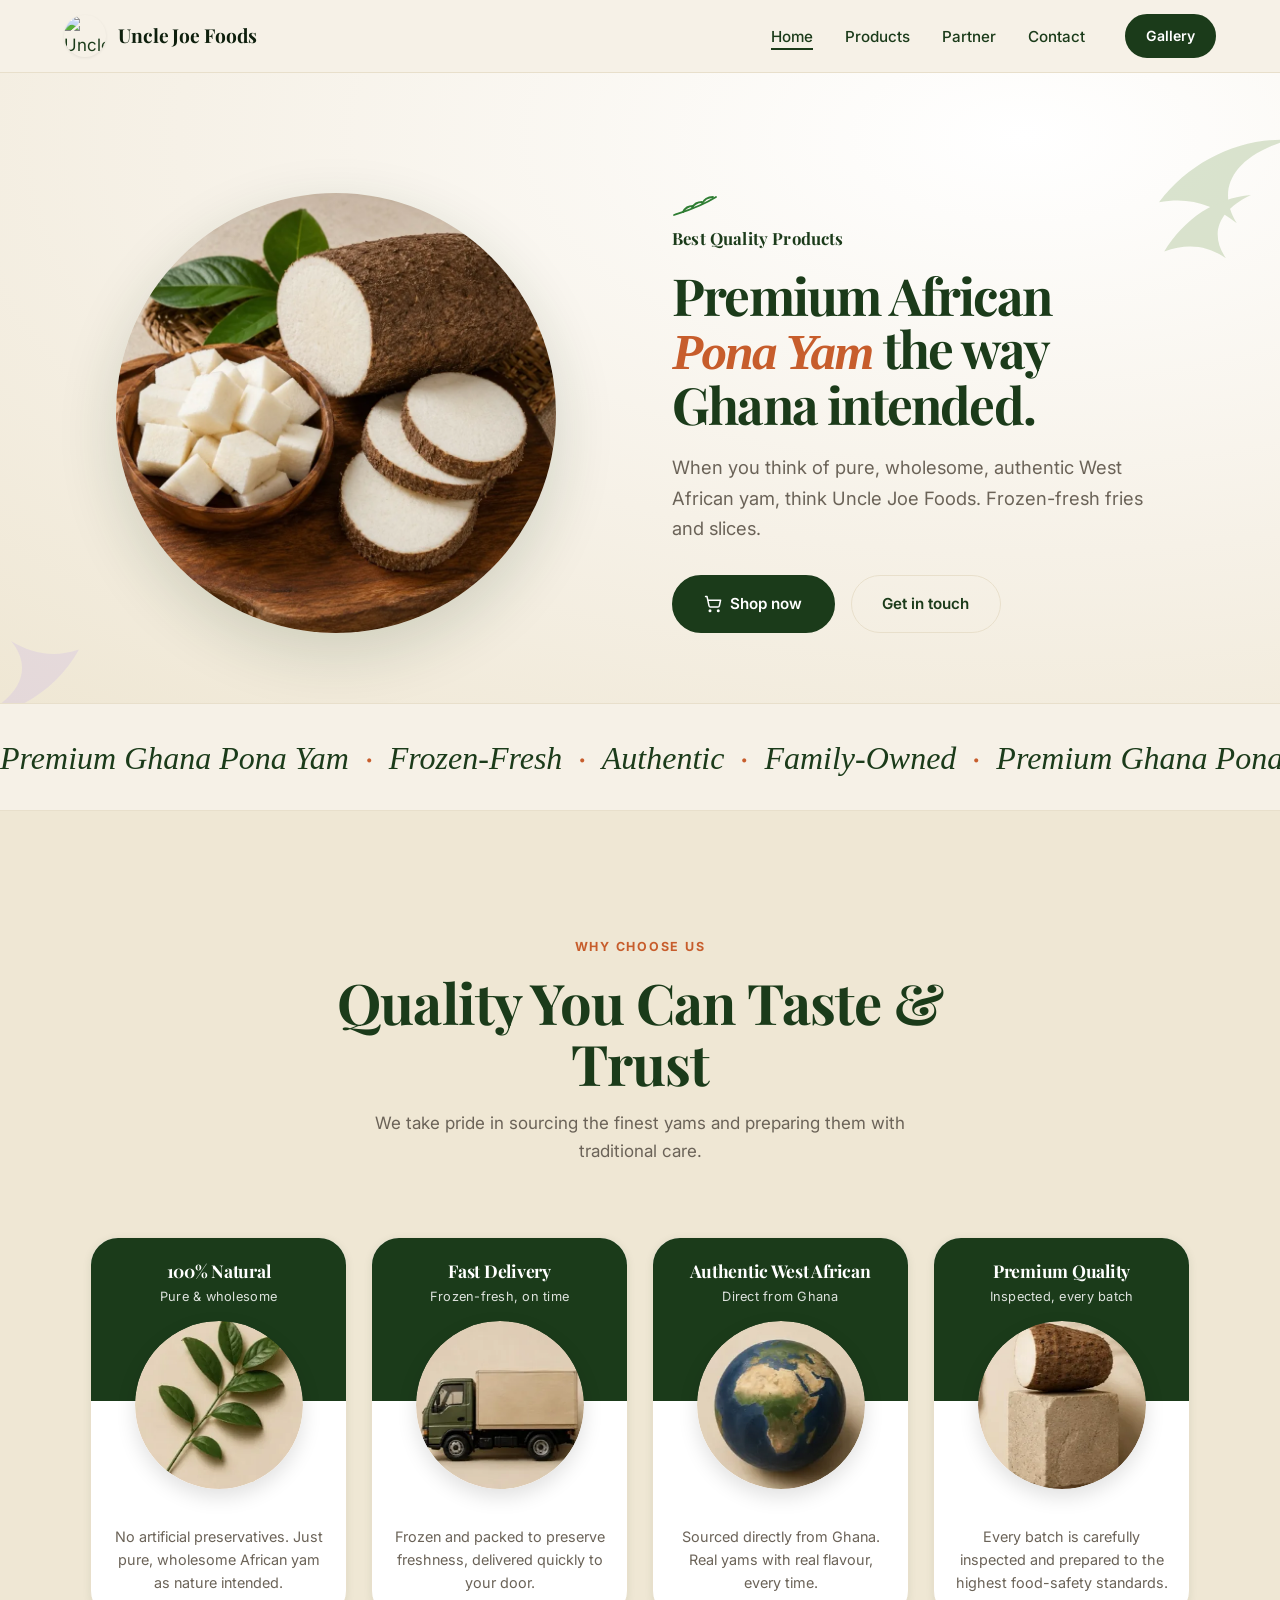
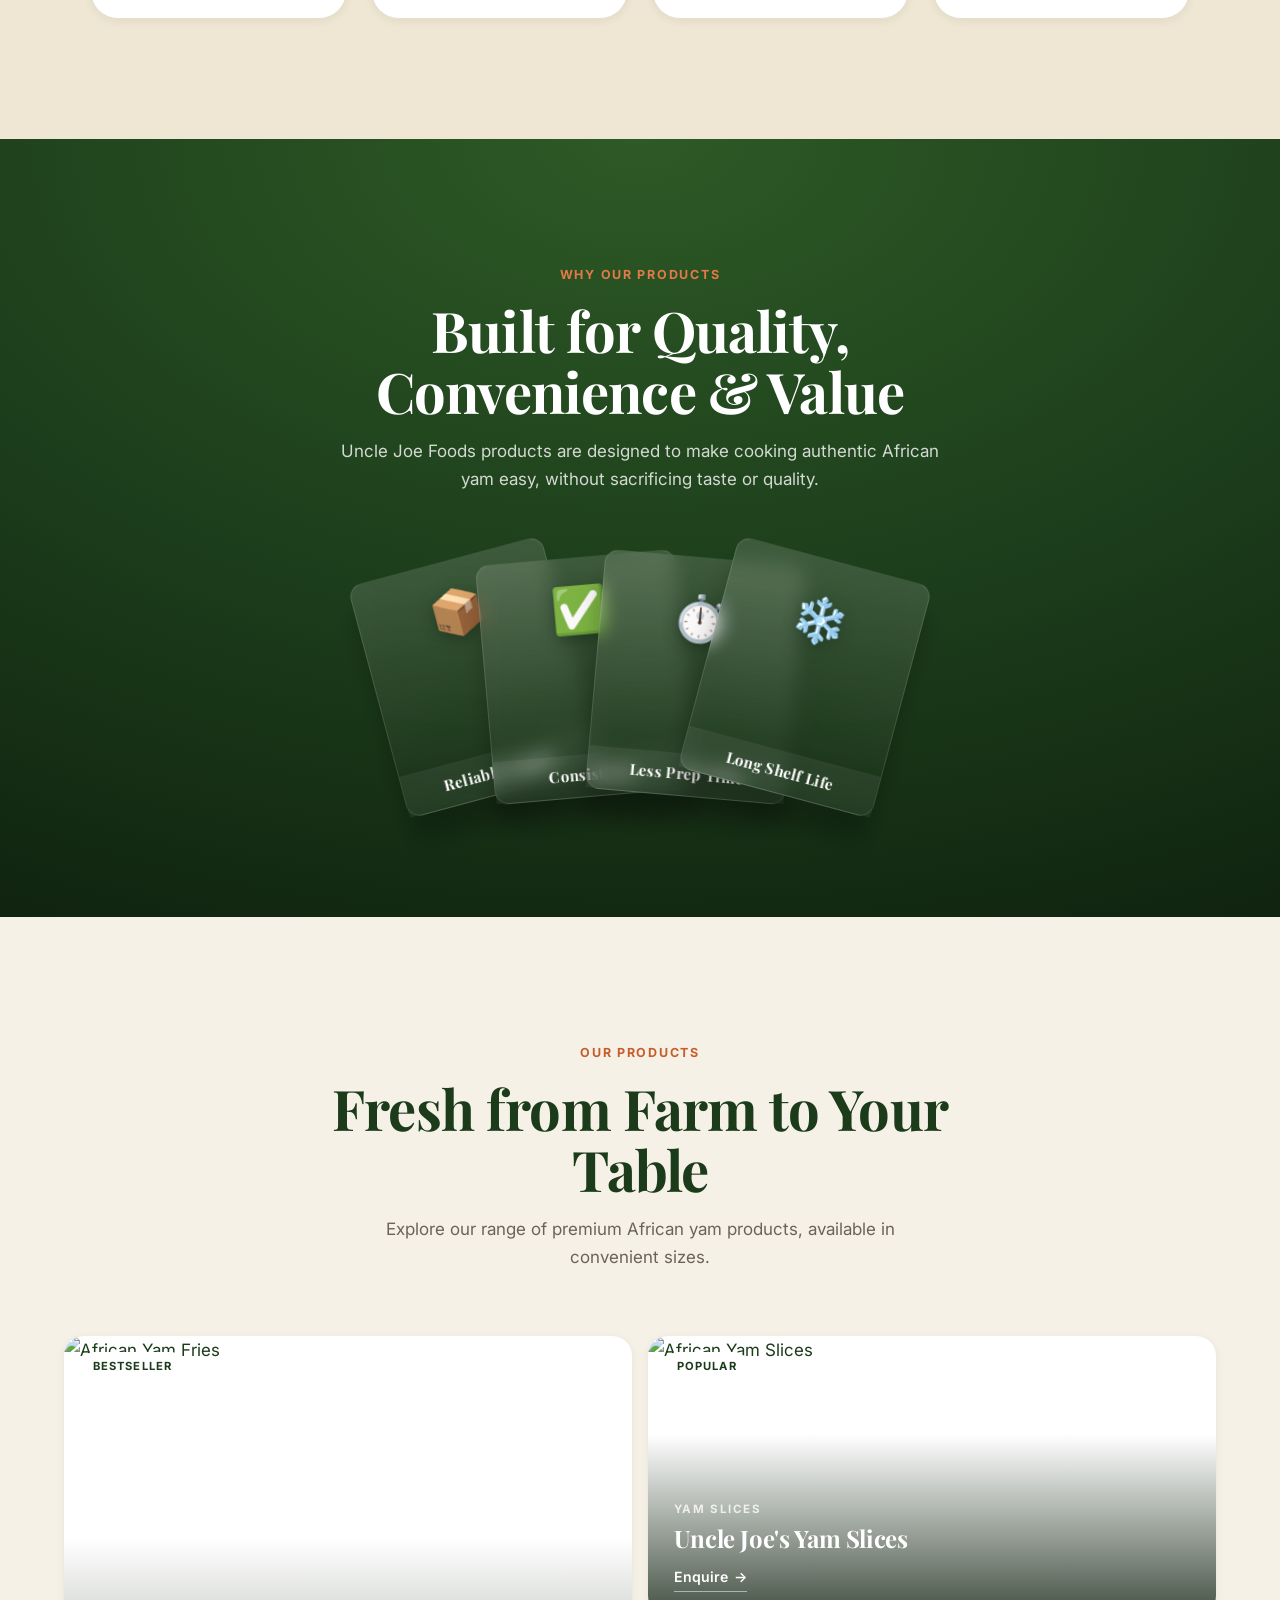
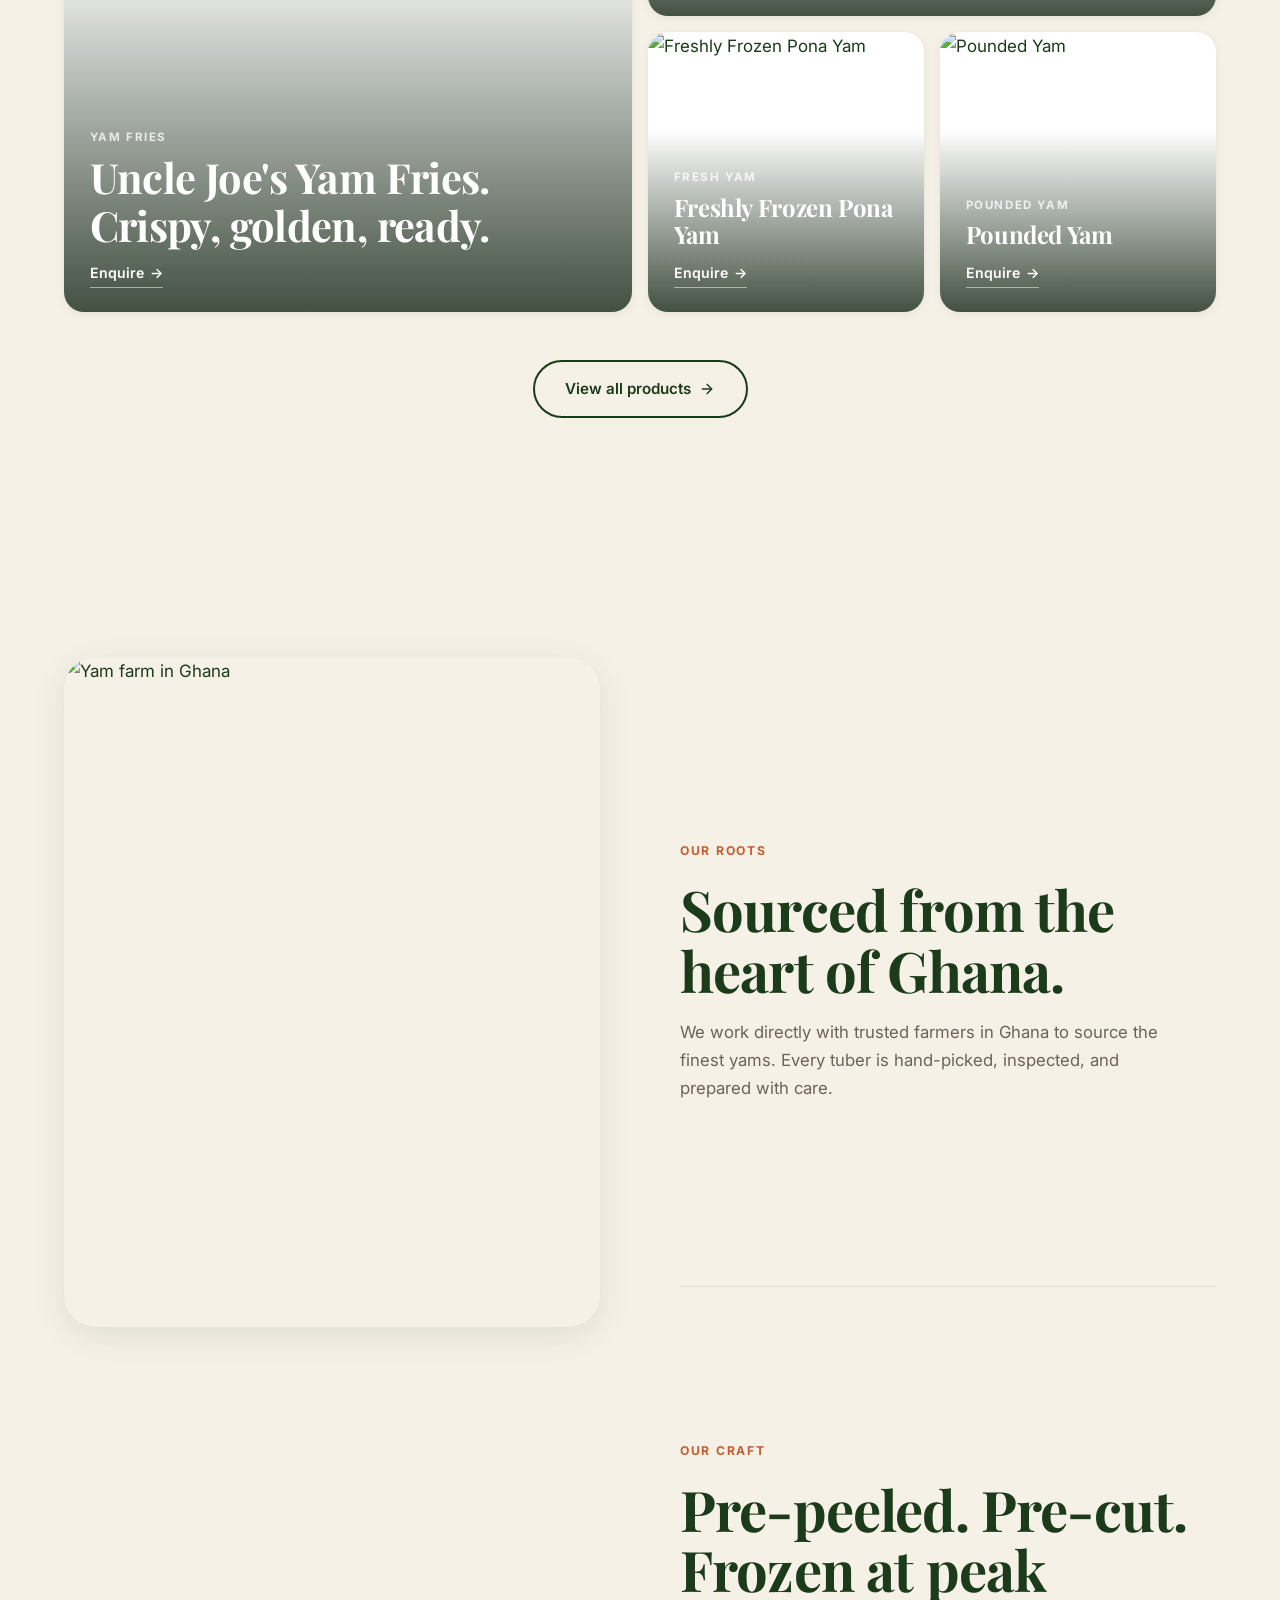
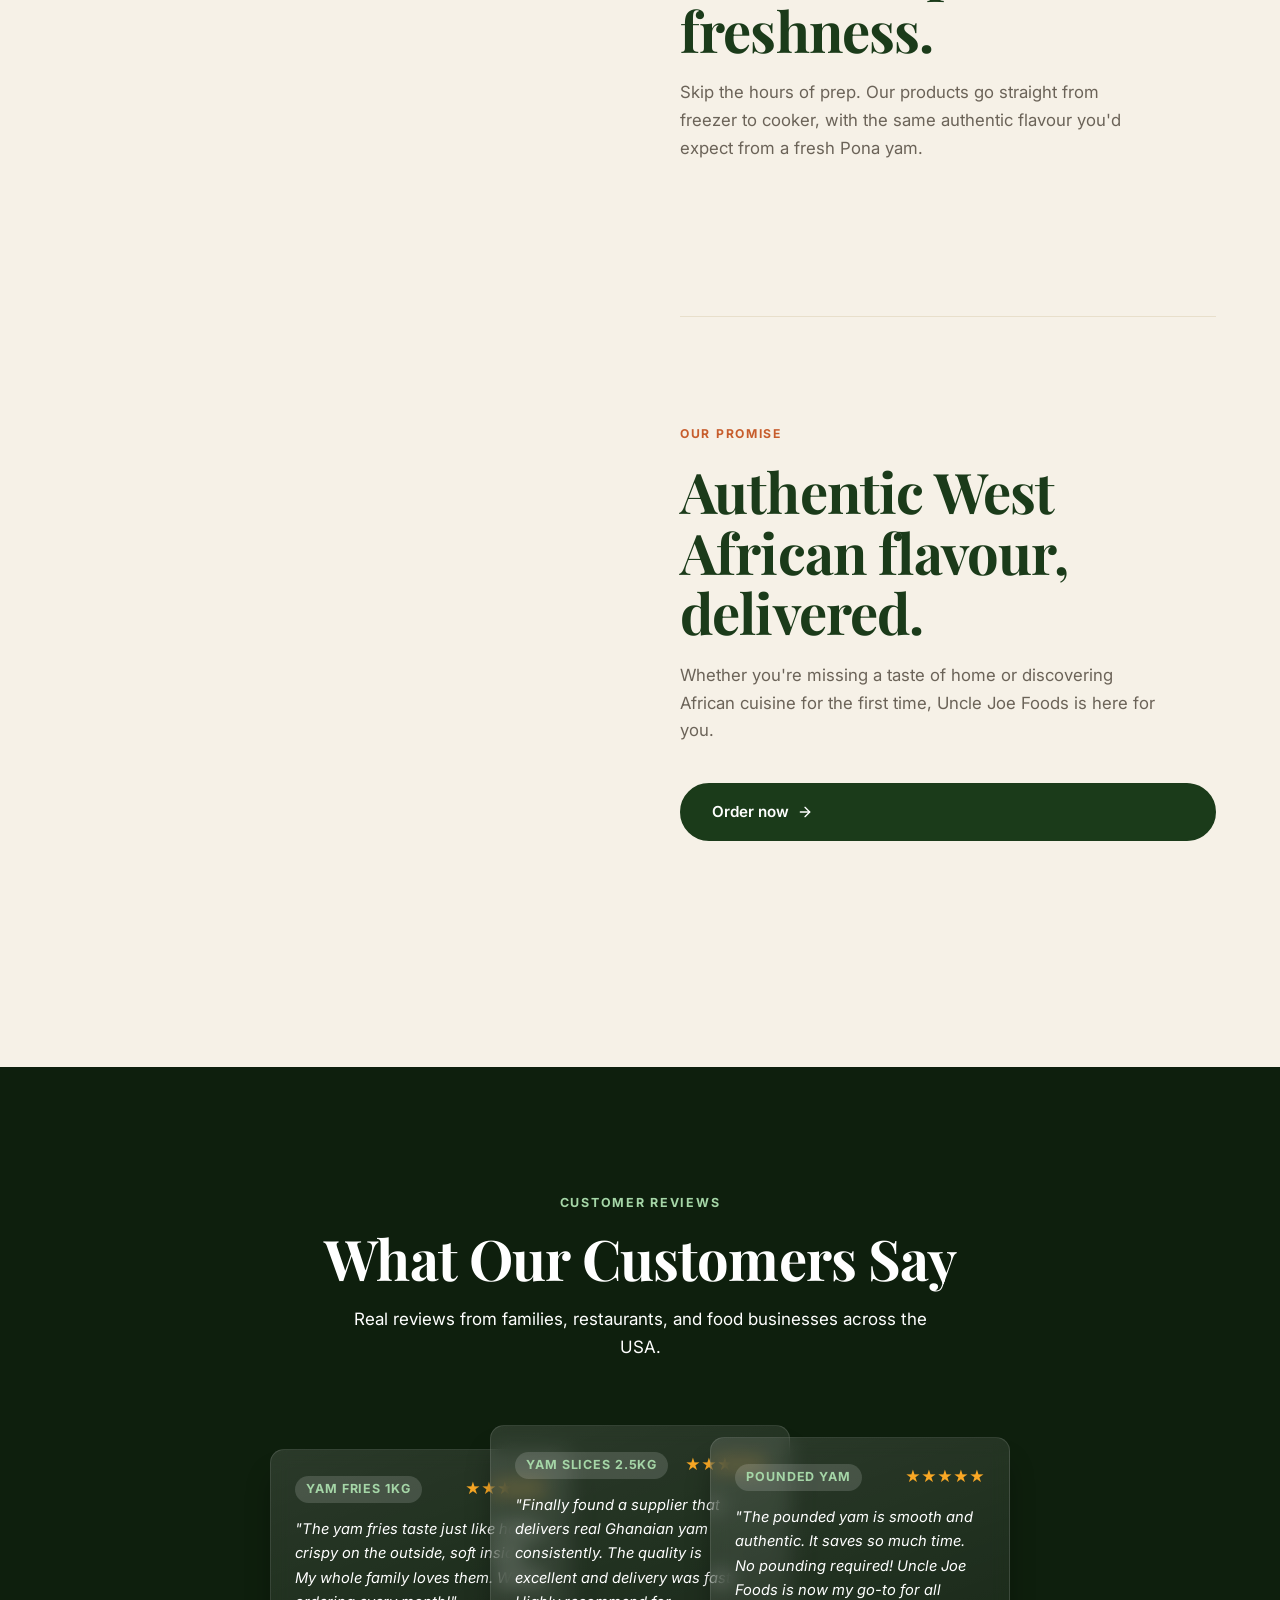
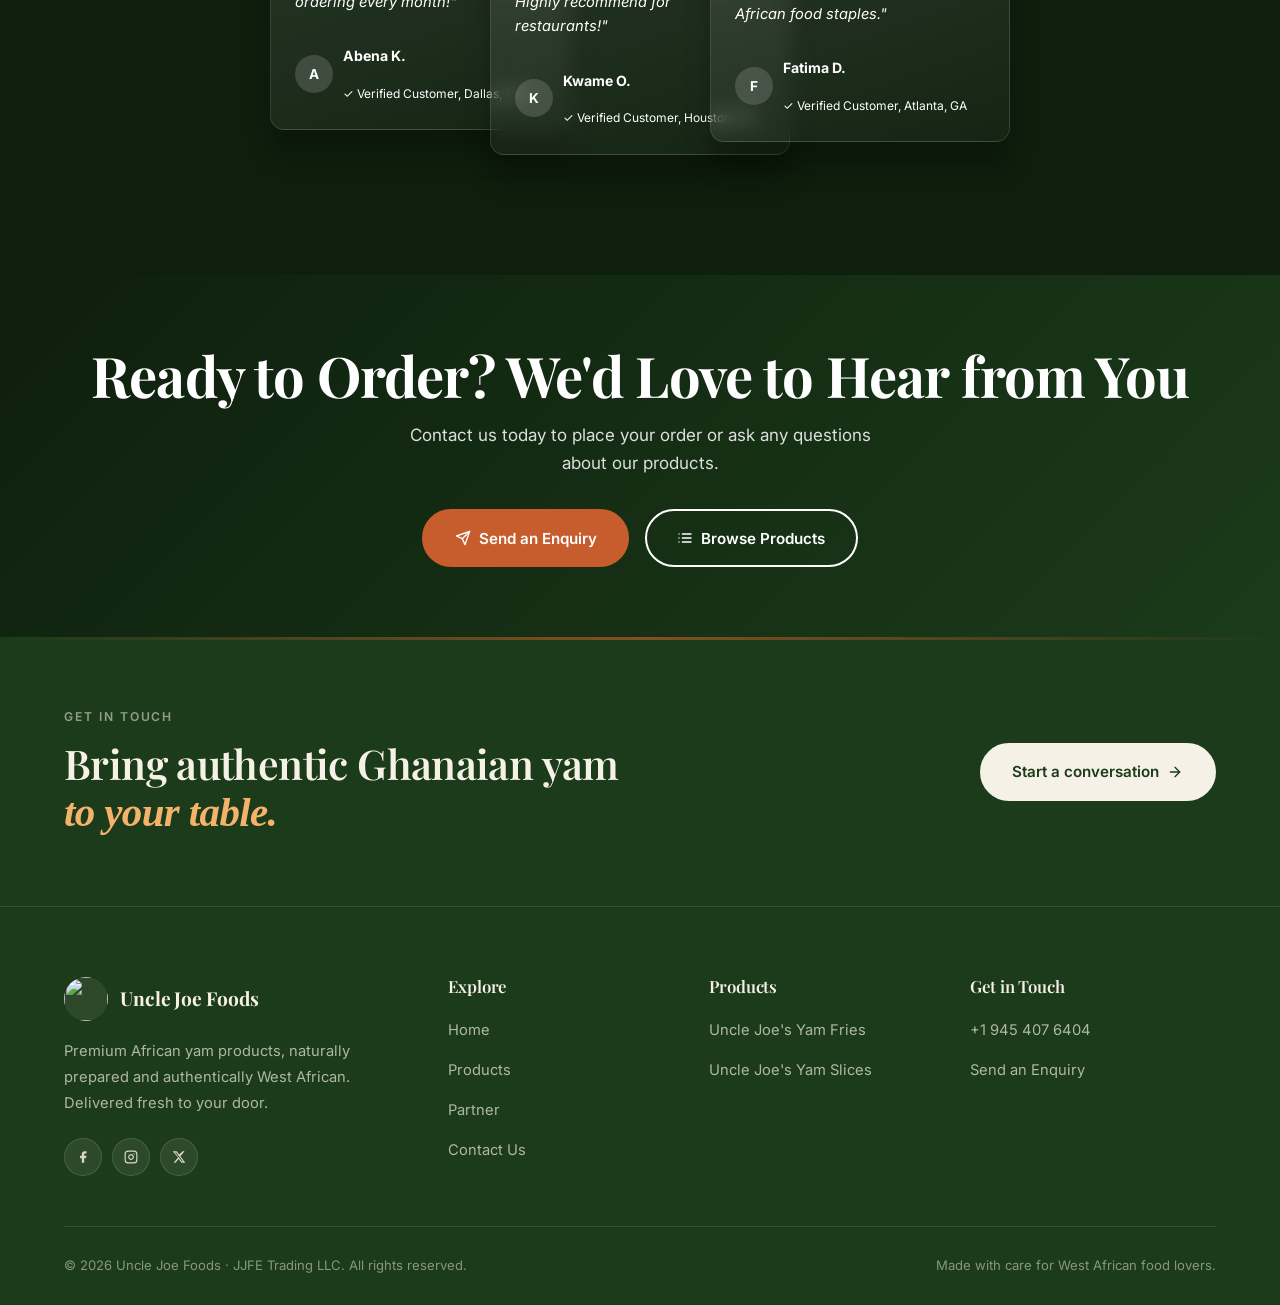
==== commit 64d7b167: "Fix" ====
--- a/index.html
+++ b/index.html
@@ -4,7 +4,7 @@
   <meta charset="UTF-8" />
   <meta name="viewport" content="width=device-width, initial-scale=1.0" />
   <title>Uncle Joe Foods  |  Premium African Yam Products</title>
-  <meta name="description" content="Uncle Joe Foods delivers premium African yam products (African Yam Fries and Yam Slices) straight to your door." />
+  <meta name="description" content="Uncle Joe Foods delivers premium African yam products (Uncle Joe's Yam Fries a) straight to your door." />
 
   <!-- Favicon -->
   <link rel="icon" type="image/webp" href="images/logo-nav.webp" />
@@ -93,10 +93,10 @@
             </svg>
           </span>
           <span class="eyebrow">Best Quality Products</span>
-          <h1 class="display-1">Premium African<br/><em>Yam</em>&nbsp;the way<br/>Ghana intended.</h1>
+          <h1 class="display-1">Premium African<br/><em>Pona Yam</em>&nbsp;the way<br/>Ghana intended.</h1>
           <p>
             When you think of pure, wholesome, authentic West African yam,
-            think Uncle Joe Foods. Frozen-fresh fries, slices, and pounded yam.
+            think Uncle Joe Foods. Frozen-fresh fries and slices.
           </p>
           <div class="hero-actions">
             <a href="products.html" class="btn btn-primary btn-magnetic">
@@ -118,8 +118,8 @@
   <!-- ════════════════════ MARQUEE ════════════════════ -->
   <div class="marquee" aria-hidden="true">
     <div class="marquee__track">
-      <span>Premium Ghana Yam <span class="dot">·</span> Frozen-Fresh <span class="dot">·</span> Authentic <span class="dot">·</span> Family-Owned <span class="dot">·</span> Premium Ghana Yam <span class="dot">·</span> Frozen-Fresh <span class="dot">·</span> Authentic <span class="dot">·</span> Family-Owned <span class="dot">·</span>&nbsp;</span>
-      <span>Premium Ghana Yam <span class="dot">·</span> Frozen-Fresh <span class="dot">·</span> Authentic <span class="dot">·</span> Family-Owned <span class="dot">·</span> Premium Ghana Yam <span class="dot">·</span> Frozen-Fresh <span class="dot">·</span> Authentic <span class="dot">·</span> Family-Owned <span class="dot">·</span>&nbsp;</span>
+      <span>Premium Ghana Pona Yam <span class="dot">·</span> Frozen-Fresh <span class="dot">·</span> Authentic <span class="dot">·</span> Family-Owned <span class="dot">·</span> Premium Ghana Pona Yam <span class="dot">·</span> Frozen-Fresh <span class="dot">·</span> Authentic <span class="dot">·</span> Family-Owned <span class="dot">·</span>&nbsp;</span>
+      <span>Premium Ghana Pona Yam <span class="dot">·</span> Frozen-Fresh <span class="dot">·</span> Authentic <span class="dot">·</span> Family-Owned <span class="dot">·</span> Premium Ghana Pona Yam <span class="dot">·</span> Frozen-Fresh <span class="dot">·</span> Authentic <span class="dot">·</span> Family-Owned <span class="dot">·</span>&nbsp;</span>
     </div>
   </div>
 
@@ -263,7 +263,7 @@
           <span class="bento-card__badge">Bestseller</span>
           <div class="bento-card__body">
             <p class="bento-card__category">Yam Fries</p>
-            <h3>African Yam Fries.<br/>Crispy, golden, ready.</h3>
+            <h3>Uncle Joe's Yam Fries.<br/>Crispy, golden, ready.</h3>
             <span class="bento-card__cta">Enquire <span aria-hidden="true">→</span></span>
           </div>
         </a>
@@ -277,7 +277,7 @@
           <span class="bento-card__badge">Popular</span>
           <div class="bento-card__body">
             <p class="bento-card__category">Yam Slices</p>
-            <h3>African Yam Slices</h3>
+            <h3>Uncle Joe's Yam Slices</h3>
             <span class="bento-card__cta">Enquire <span aria-hidden="true">→</span></span>
           </div>
         </a>
@@ -286,11 +286,11 @@
         <a href="contact.html" class="bento-card reveal">
           <picture>
             <source srcset="images/fresh-ghana-yam.webp" type="image/webp" />
-            <img src="images/fresh-ghana-yam.jpg" alt="Fresh Ghana Yam" width="1200" height="675" loading="lazy" decoding="async" />
+            <img src="images/fresh-ghana-yam.jpg" alt="Freshly Frozen Pona Yam" width="1200" height="675" loading="lazy" decoding="async" />
           </picture>
           <div class="bento-card__body">
             <p class="bento-card__category">Fresh Yam</p>
-            <h3>Fresh Ghana Yam</h3>
+            <h3>Freshly Frozen Pona Yam</h3>
             <span class="bento-card__cta">Enquire <span aria-hidden="true">→</span></span>
           </div>
         </a>
@@ -343,7 +343,7 @@
           <article class="reveal">
             <span class="eyebrow">Our craft</span>
             <h2>Pre-peeled. Pre-cut. Frozen at peak freshness.</h2>
-            <p>Skip the hours of prep. Our products go straight from freezer to cooker, with the same authentic flavour you'd expect from a fresh Ghana yam.</p>
+            <p>Skip the hours of prep. Our products go straight from freezer to cooker, with the same authentic flavour you'd expect from a fresh Pona yam.</p>
           </article>
 
           <article class="reveal">
@@ -472,13 +472,11 @@
             <span>Uncle Joe Foods</span>
           </a>
           <p>Premium African yam products, naturally prepared and authentically West African. Delivered fresh to your door.</p>
-          <div class="social-card">
-            <span>Social</span>
+          <div class="social-links">
             <a href="#" class="social-link" aria-label="Facebook"><svg xmlns="http://www.w3.org/2000/svg" width="14" height="14" viewBox="0 0 24 24" fill="currentColor" aria-hidden="true"><path d="M18 2h-3a5 5 0 0 0-5 5v3H7v4h3v8h4v-8h3l1-4h-4V7a1 1 0 0 1 1-1h3z"/></svg></a>
             <a href="#" class="social-link" aria-label="Instagram"><svg xmlns="http://www.w3.org/2000/svg" width="14" height="14" viewBox="0 0 24 24" fill="none" stroke="currentColor" stroke-width="2" stroke-linecap="round" stroke-linejoin="round" aria-hidden="true"><rect width="20" height="20" x="2" y="2" rx="5" ry="5"/><path d="M16 11.37A4 4 0 1 1 12.63 8 4 4 0 0 1 16 11.37z"/><line x1="17.5" x2="17.51" y1="6.5" y2="6.5"/></svg></a>
             <a href="#" class="social-link" aria-label="Twitter"><svg xmlns="http://www.w3.org/2000/svg" width="14" height="14" viewBox="0 0 24 24" fill="currentColor" aria-hidden="true"><path d="M18.244 2.25h3.308l-7.227 8.26 8.502 11.24H16.17l-4.714-6.231-5.401 6.231H2.746l7.73-8.835L1.254 2.25H8.08l4.258 5.63 5.906-5.63Zm-1.161 17.52h1.833L7.084 4.126H5.117z"/></svg></a>
           </div>
-
         </div>
 
         <!-- Quick Links -->
@@ -496,8 +494,8 @@
         <div class="footer-col">
           <h4>Products</h4>
           <ul>
-            <li><a href="products.html">African Yam Fries</a></li>
-            <li><a href="products.html">African Yam Slices</a></li>
+            <li><a href="products.html">Uncle Joe's Yam Fries</a></li>
+            <li><a href="products.html">Uncle Joe's Yam Slices</a></li>
           </ul>
         </div>
 
@@ -505,7 +503,7 @@
         <div class="footer-col">
           <h4>Get in Touch</h4>
           <ul>
-            <li><a href="mailto:jjfetrading@gmail.com">jjfetrading@gmail.com</a></li>
+            
             <li><a href="tel:+19454076404">+1 945 407 6404</a></li>
             <li><a href="contact.html">Send an Enquiry</a></li>
           </ul>
